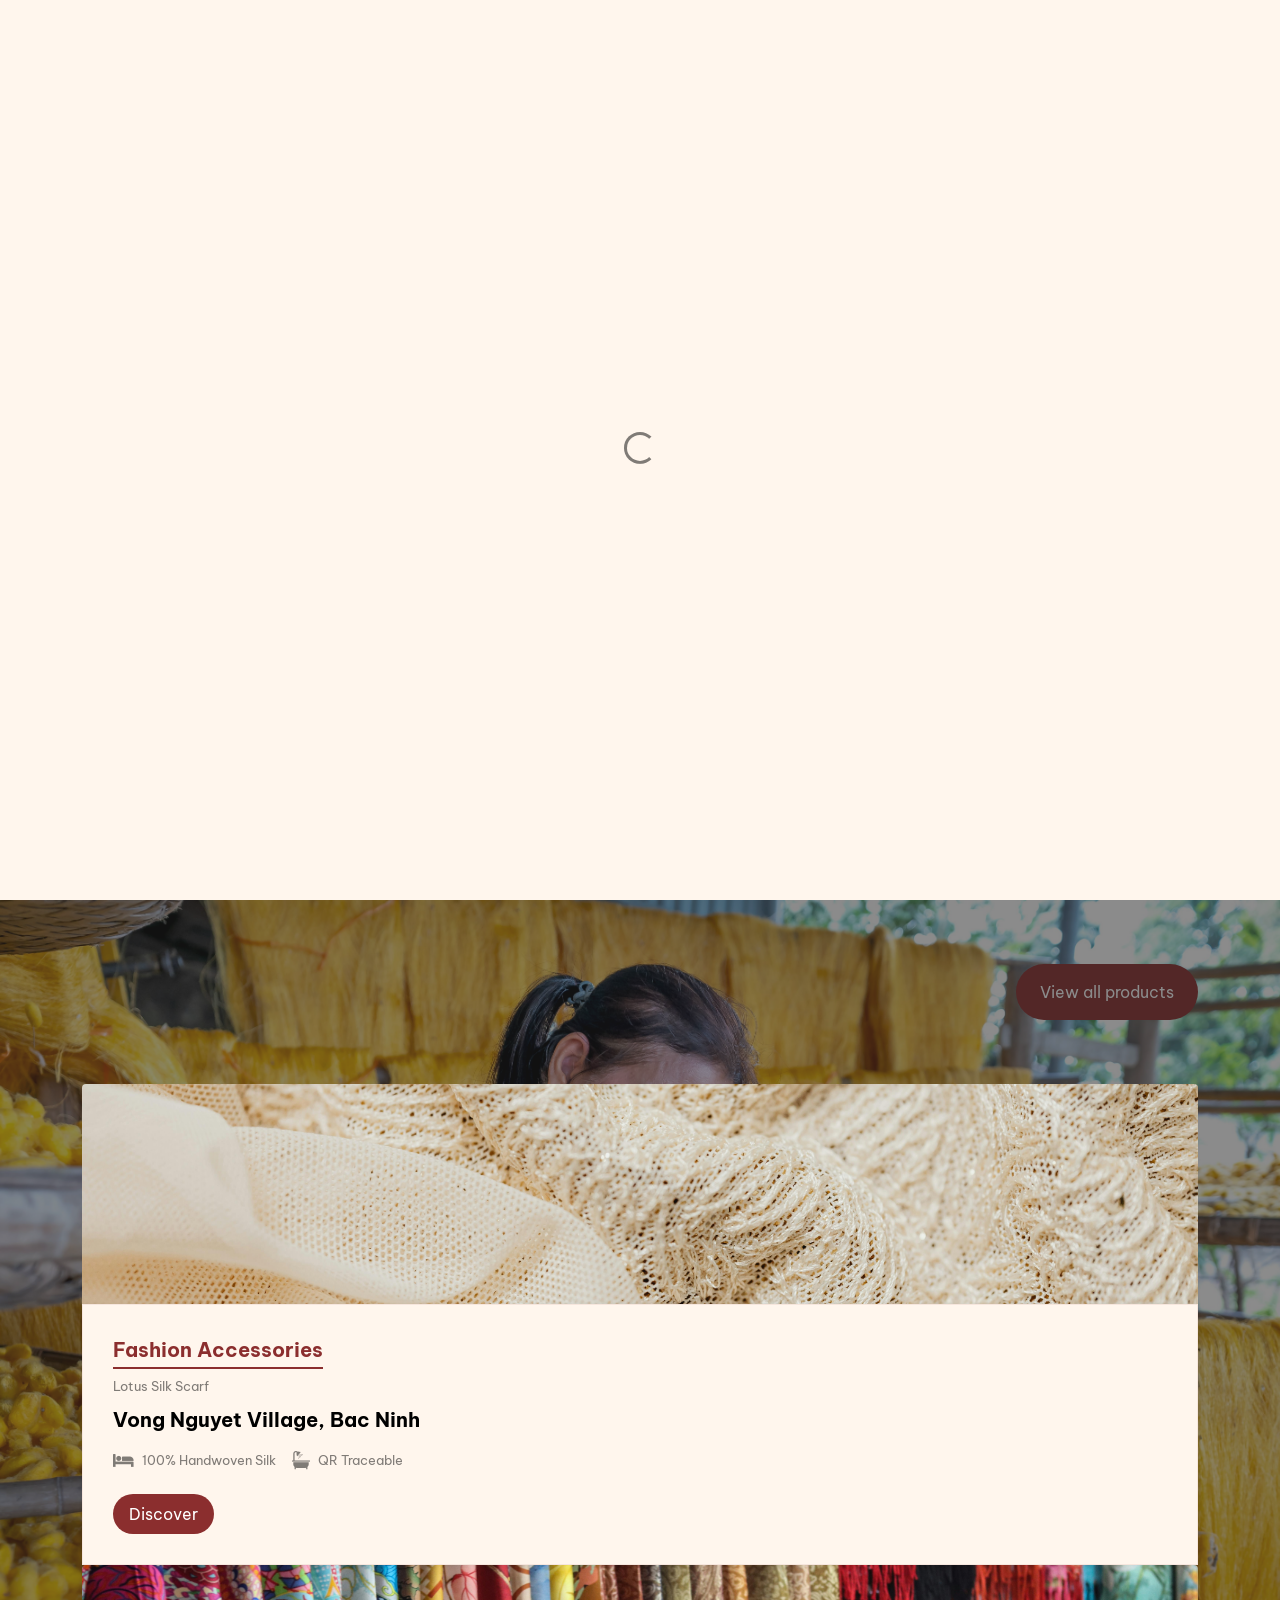
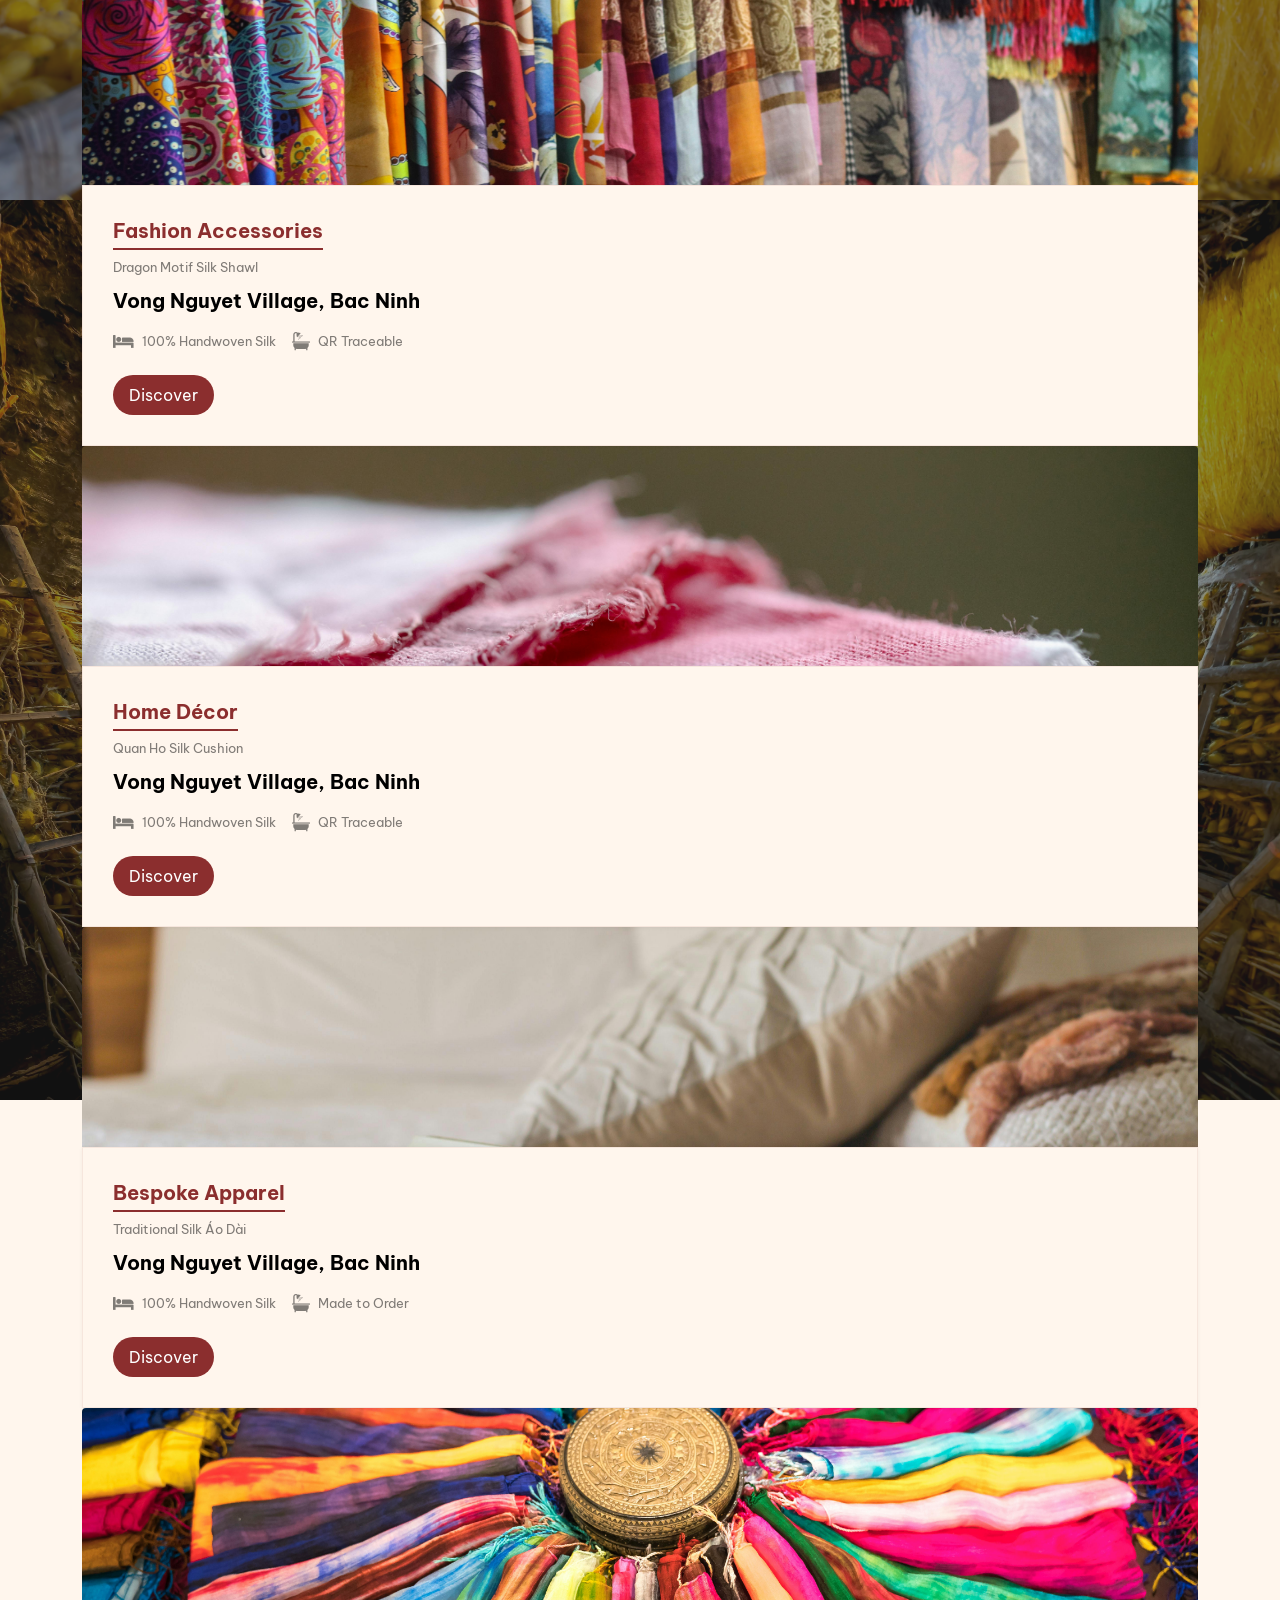
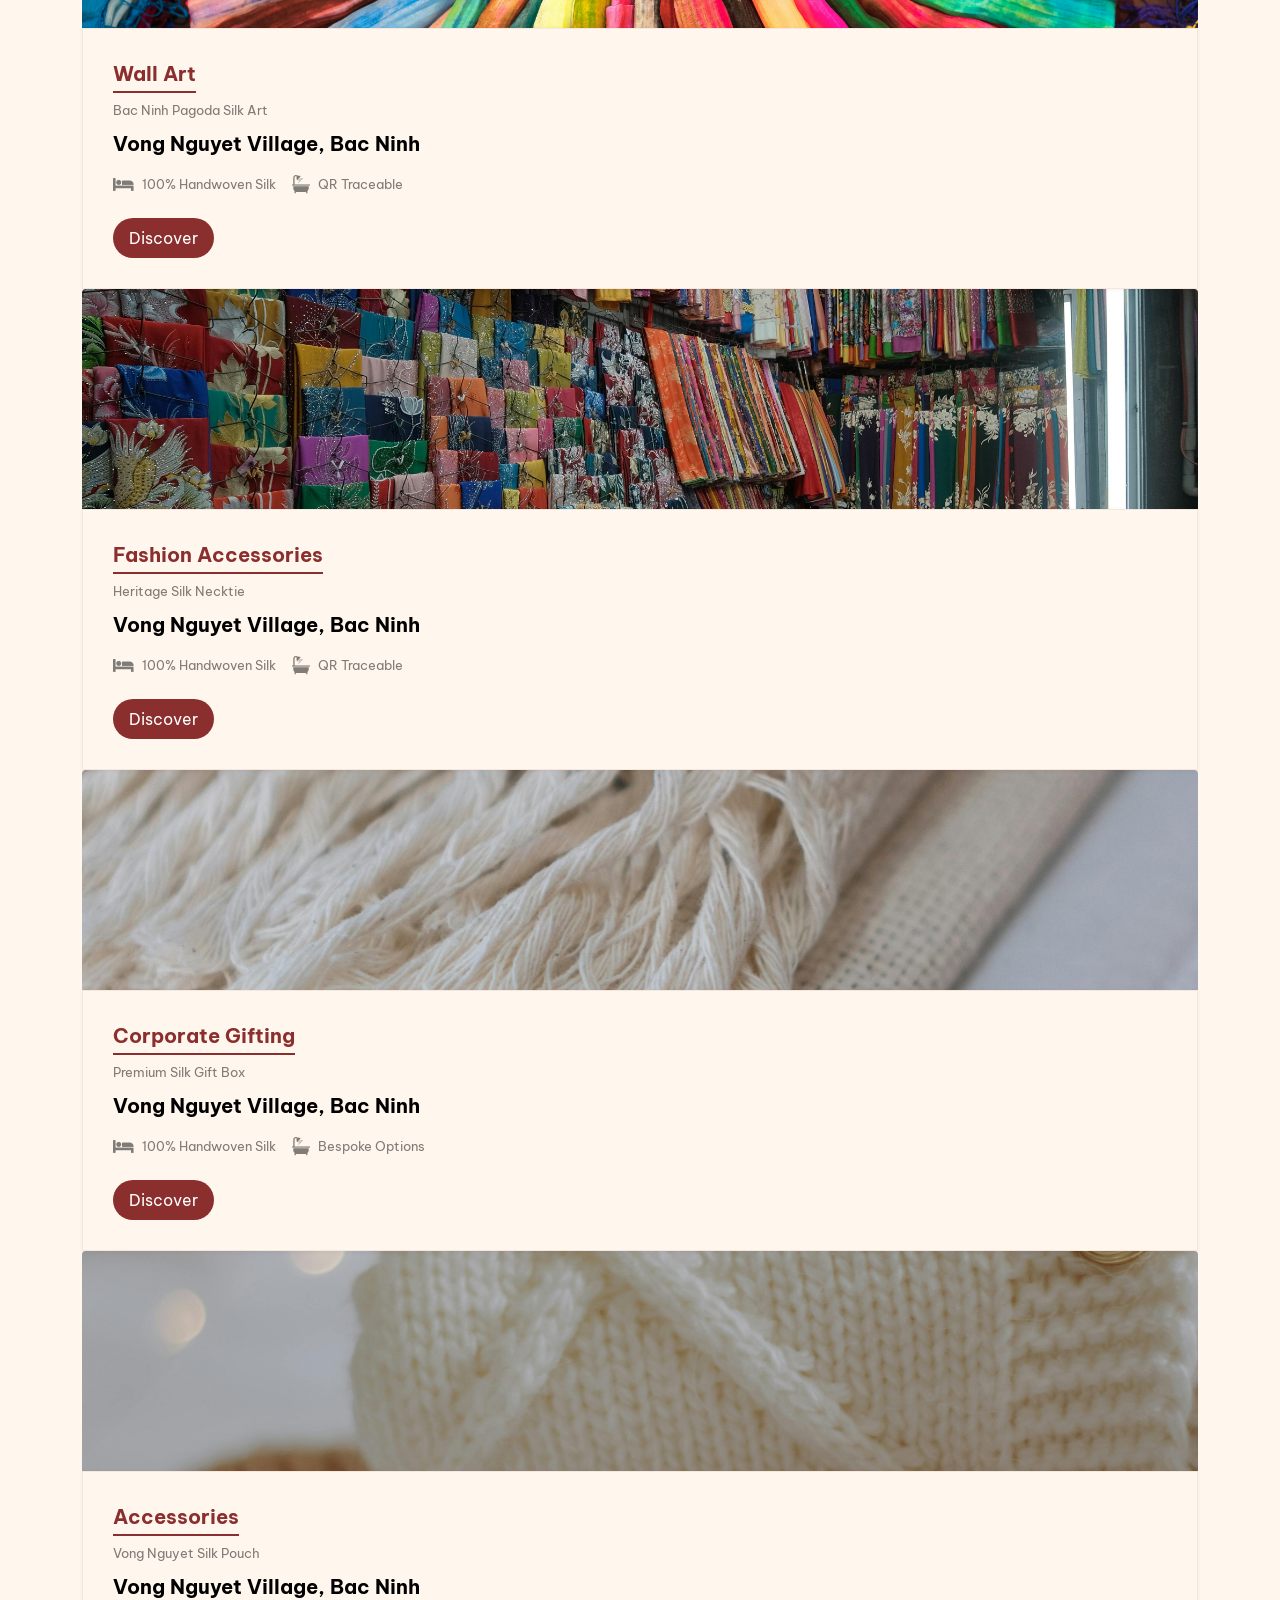
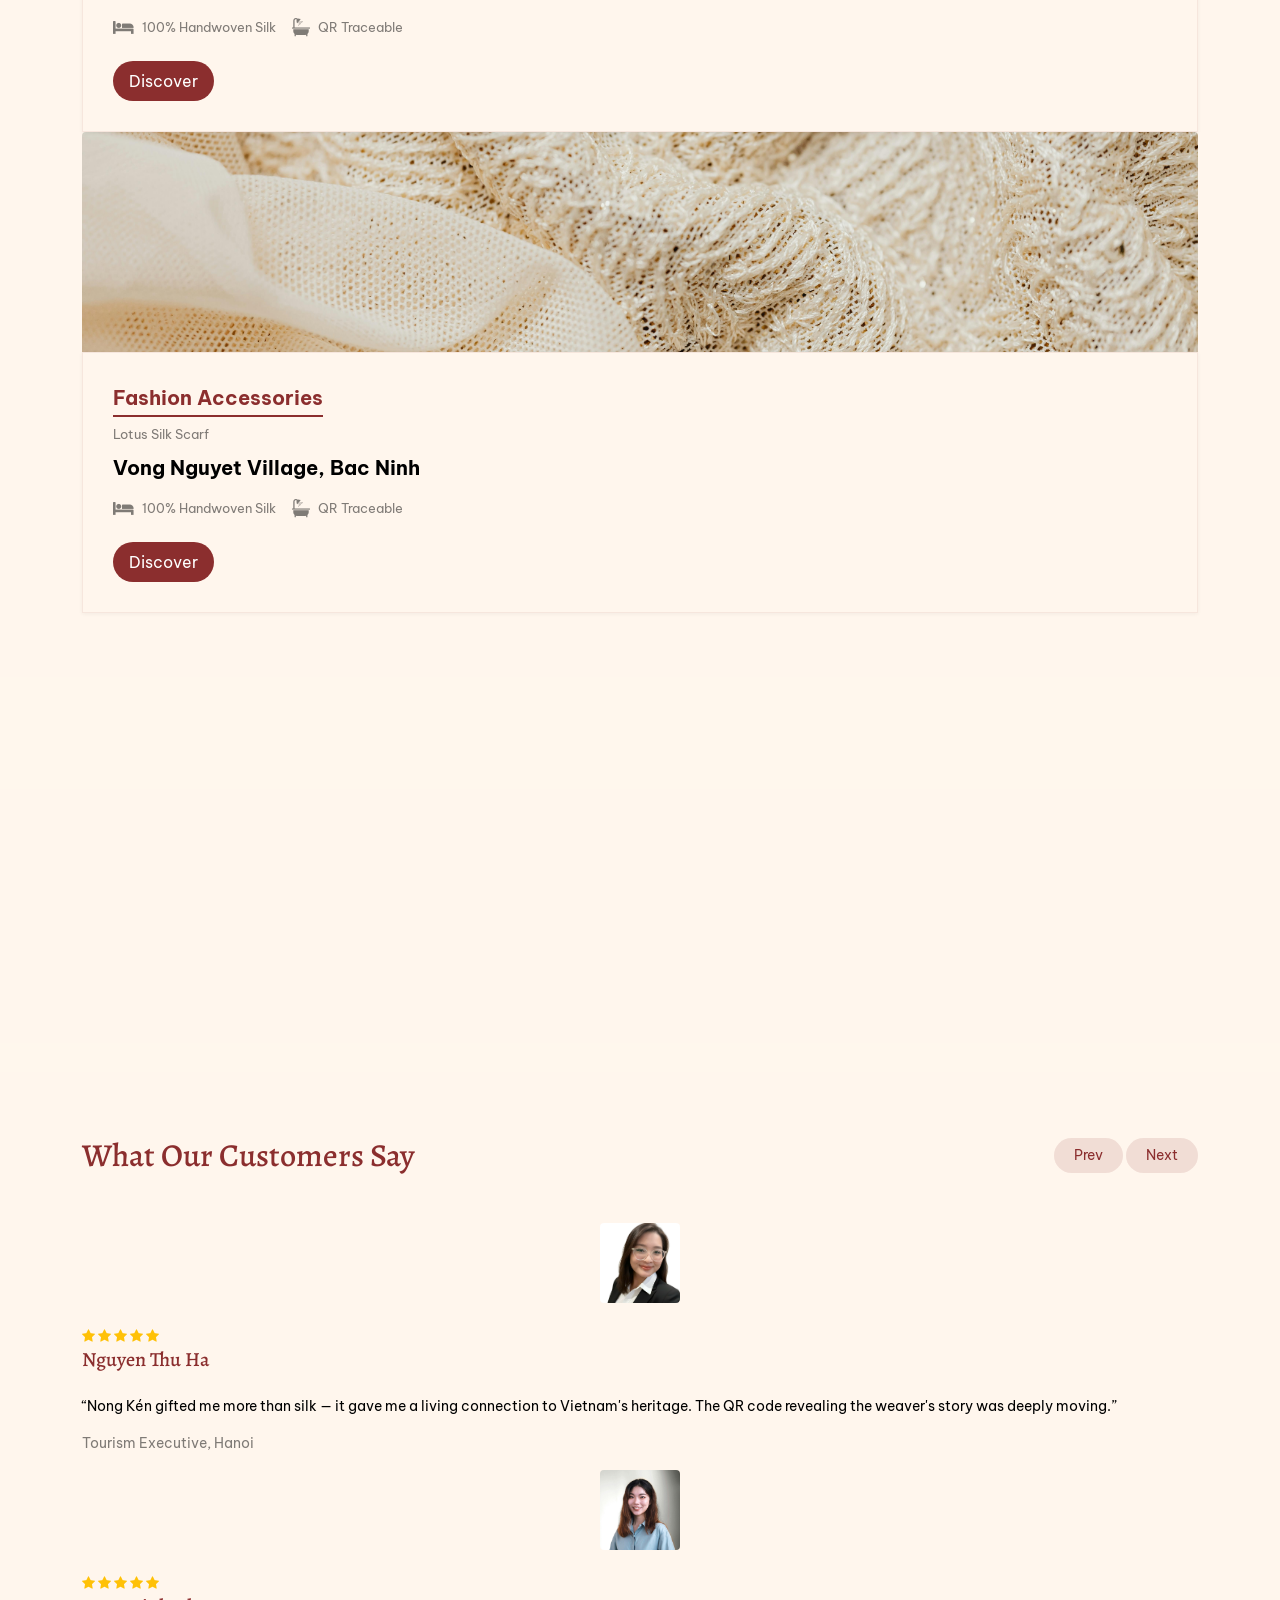
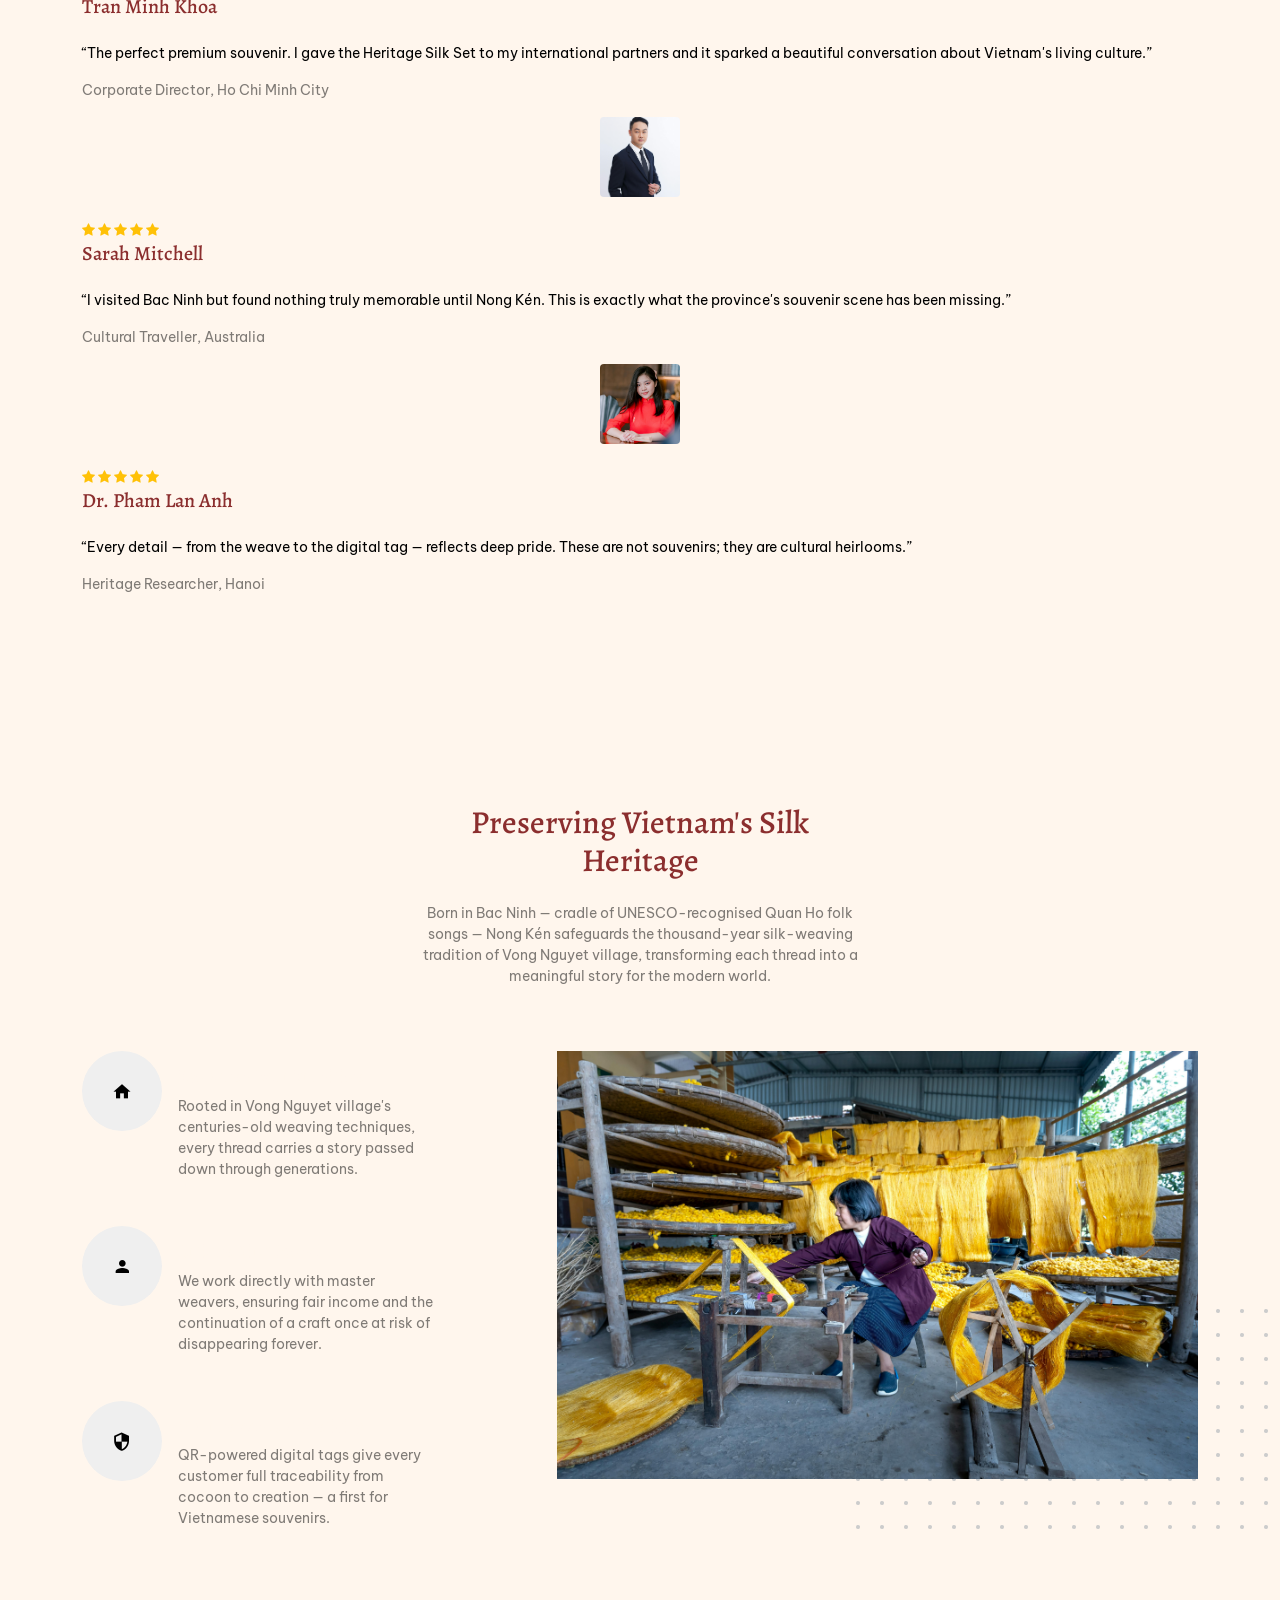
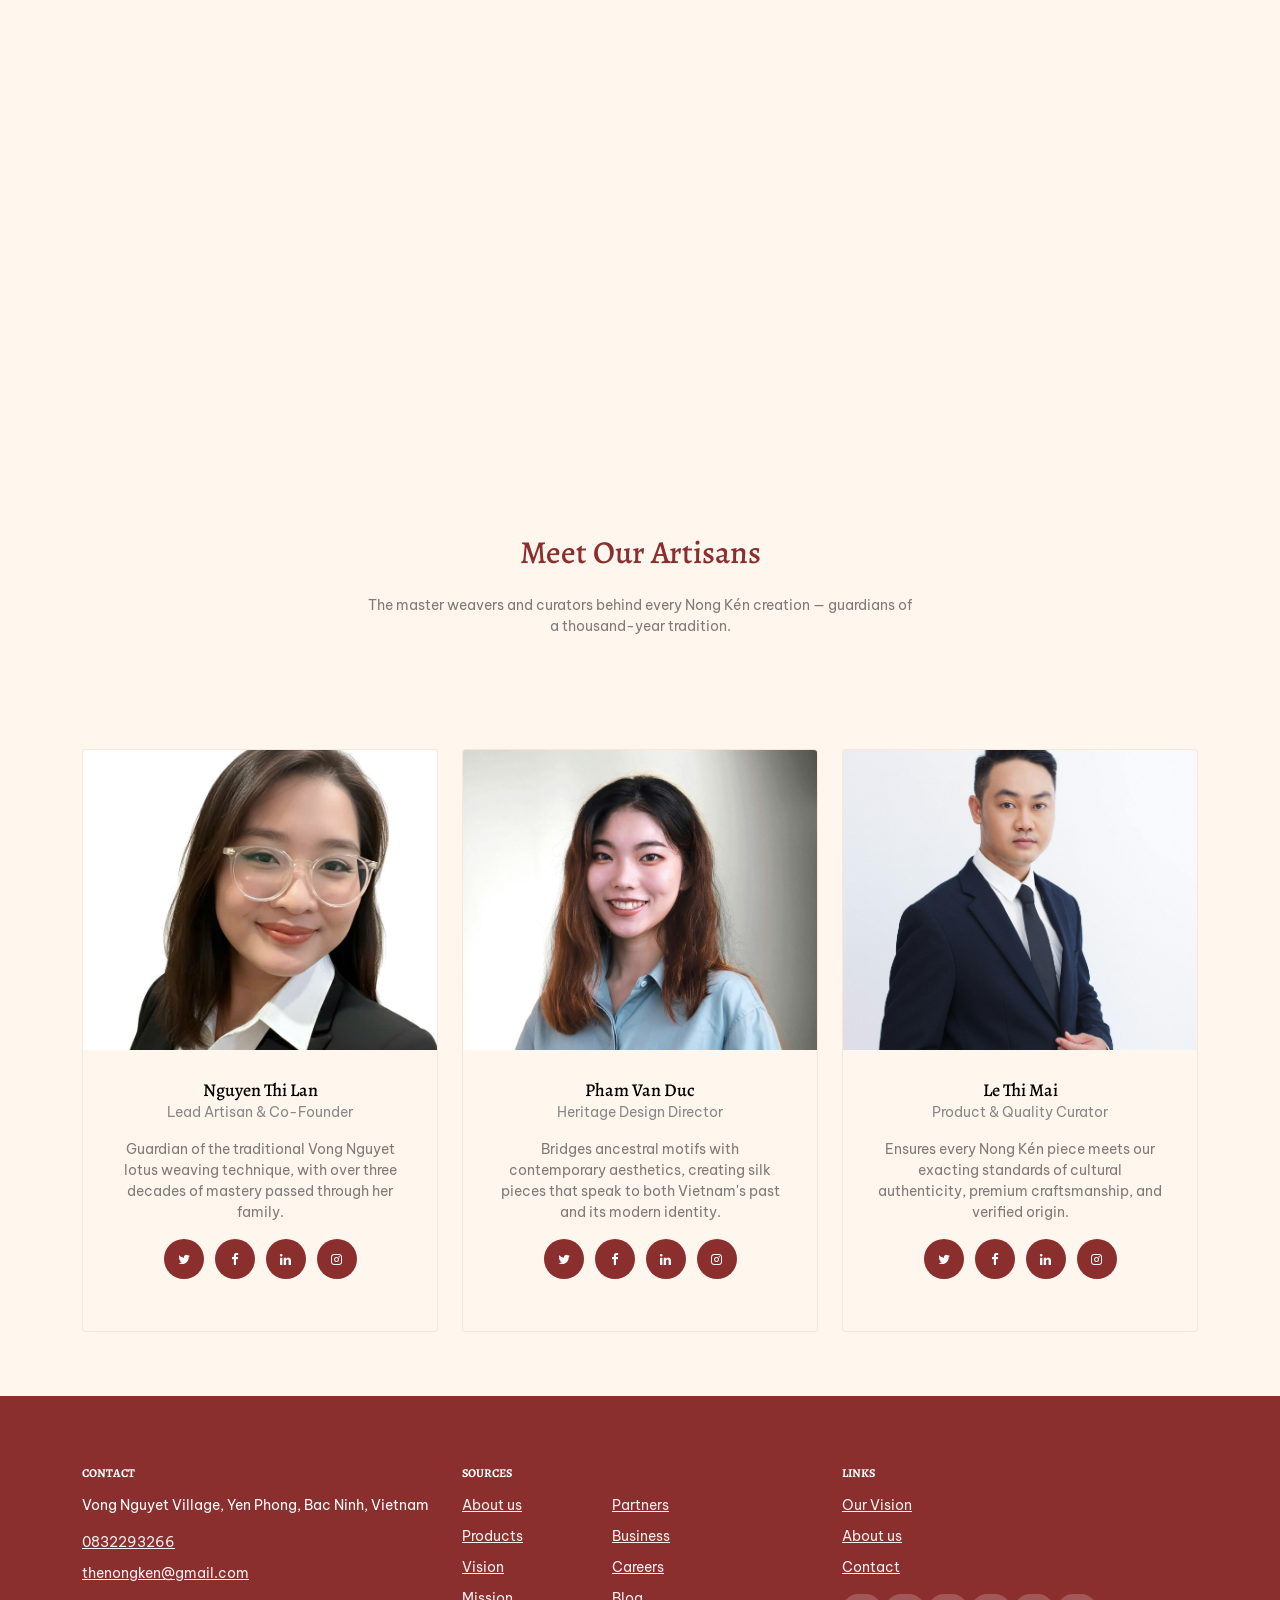
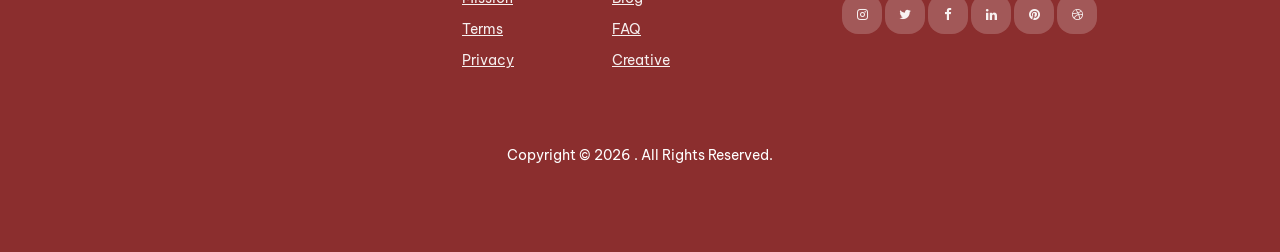
==== index.html @ 96f58591 "Initial commit: NongKen website" ====
﻿<!-- /*
* Template Name: Property
* Template Author: Untree.co
* Template URI: https://untree.co/
* License: https://creativecommons.org/licenses/by/3.0/
*/ -->
<!DOCTYPE html>
<html lang="en">
  <head>
    <meta charset="utf-8" />
    <meta name="viewport" content="width=device-width, initial-scale=1" />
    <meta name="author" content="Untree.co" />
    <link rel="icon" type="image/png" sizes="32x32" href="favicon-32x32.png?v=3" />
    <link rel="icon" type="image/png" sizes="16x16" href="favicon-16x16.png?v=3" />
    <link rel="apple-touch-icon" sizes="180x180" href="apple-touch-icon.png?v=3" />
    <link rel="icon" type="image/png" href="favicon.png?v=3" />

    <meta name="description" content="" />
    <meta name="keywords" content="bootstrap, bootstrap5" />

    <link rel="preconnect" href="https://fonts.googleapis.com" />
    <link rel="preconnect" href="https://fonts.gstatic.com" crossorigin />
    <link
      href="https://fonts.googleapis.com/css2?family=Alegreya:ital,wght@0,400;0,700;1,400&family=Be+Vietnam+Pro:wght@400;500;600;700&display=swap"
      rel="stylesheet"
    />

    <link rel="stylesheet" href="fonts/icomoon/style.css" />
    <link rel="stylesheet" href="fonts/flaticon/font/flaticon.css" />

    <link rel="stylesheet" href="css/tiny-slider.css" />
    <link rel="stylesheet" href="css/aos.css" />
    <link rel="stylesheet" href="css/style.css?v=20260322-2" />

    <title>Nong K&eacute;n &mdash; Premium Silk Souvenirs from Bac Ninh</title>
  </head>
  <body>
    <div class="site-mobile-menu site-navbar-target">
      <div class="site-mobile-menu-header">
        <div class="site-mobile-menu-close">
          <span class="icofont-close js-menu-toggle"></span>
        </div>
      </div>
      <div class="site-mobile-menu-body"></div>
    </div>

    <nav class="site-nav">
      <div class="container">
        <div class="menu-bg-wrap">
          <div class="site-navigation">
            <a href="index.html" class="logo m-0 float-start"><img src="images/Logo.png" alt="Nong K&eacute;n logo" class="logo-img"> Nong K&eacute;n</a>

            <ul
              class="js-clone-nav d-none d-lg-inline-block text-start site-menu float-end"
            >
              <li class="active"><a href="index.html">Home</a></li>
              <li class="has-children">
                <a href="properties.html">Collections</a>
                <ul class="dropdown">
                  <li><a href="properties.html">Shop Collection</a></li>
                  <li><a href="contact.html">Corporate Orders</a></li>
                  <li class="has-children">
                    <a href="#">Explore</a>
                    <ul class="dropdown">
                      <li><a href="about.html">About Nong K&eacute;n</a></li>
                      <li><a href="services.html">Our Products</a></li>
                      <li><a href="contact.html">Visit &amp; Contact</a></li>
                    </ul>
                  </li>
                </ul>
              </li>
              <li><a href="services.html">Products</a></li>
              <li><a href="about.html">About</a></li>
              <li><a href="contact.html">Contact</a></li>
            </ul>

            <a
              href="#"
              class="burger light me-auto float-end mt-1 site-menu-toggle js-menu-toggle d-inline-block d-lg-none"
              data-toggle="collapse"
              data-target="#main-navbar"
            >
              <span></span>
            </a>
          </div>
        </div>
      </div>
    </nav>

    <div class="hero">
      <div class="hero-slide">
        <div
          class="img overlay"
          style="background-image: url('images/hero_bg_3.jpg')"
        ></div>
        <div
          class="img overlay"
          style="background-image: url('images/hero_bg_2.jpg')"
        ></div>
        <div
          class="img overlay"
          style="background-image: url('images/hero_bg_1.jpg')"
        ></div>
      </div>

      <div class="container">
        <div class="row justify-content-center align-items-center">
          <div class="col-lg-9 text-center">
            <h1 class="heading" data-aos="fade-up">
              Where Vong Nguyet Silk Meets Modern Vietnam
            </h1>
            <p class="text-white-50 mb-5" data-aos="fade-up" data-aos-delay="200">
              Handwoven premium silk goods from Bac Ninh's thousand-year-old craft village &mdash; each piece a verified cultural story.
            </p>
            <p data-aos="fade-up" data-aos-delay="300">
              <a href="properties.html" class="btn btn-primary text-white py-3 px-4">Explore the Collection</a>
            </p>
          </div>
        </div>
      </div>
    </div>

    <div class="section">
      <div class="container">
        <div class="row mb-5 align-items-center">
          <div class="col-lg-6">
            <h2 class="font-weight-bold text-primary heading">
              Our Silk Collections
            </h2>
          </div>
          <div class="col-lg-6 text-lg-end">
            <p>
              <a
                href="properties.html"
                class="btn btn-primary text-white py-3 px-4"
                >View all products</a
              >
            </p>
          </div>
        </div>
        <div class="row">
          <div class="col-12">
            <div class="property-slider-wrap">
              <div class="property-slider">
                <div class="property-item">
                  <a href="property-single.html" class="img">
                    <img src="images/img_1.jpg" alt="Lotus Silk Scarf" class="img-fluid" />
                  </a>

                  <div class="property-content">
                    <div class="price mb-2"><span>Fashion Accessories</span></div>
                    <div>
                      <span class="d-block mb-2 text-black-50">Lotus Silk Scarf</span>
                      <span class="city d-block mb-3">Vong Nguyet Village, Bac Ninh</span>

                      <div class="specs d-flex mb-4">
                        <span class="d-block d-flex align-items-center me-3">
                          <span class="icon-bed me-2"></span>
                          <span class="caption">100% Handwoven Silk</span>
                        </span>
                        <span class="d-block d-flex align-items-center">
                          <span class="icon-bath me-2"></span>
                          <span class="caption">QR Traceable</span>
                        </span>
                      </div>

                      <a
                        href="property-single.html"
                        class="btn btn-primary py-2 px-3"
                        >Discover</a
                      >
                    </div>
                  </div>
                </div>
                <!-- .item -->

                <div class="property-item">
                  <a href="property-single.html" class="img">
                    <img src="images/img_2.jpg" alt="Dragon Motif Silk Shawl" class="img-fluid" />
                  </a>

                  <div class="property-content">
                    <div class="price mb-2"><span>Fashion Accessories</span></div>
                    <div>
                      <span class="d-block mb-2 text-black-50">Dragon Motif Silk Shawl</span>
                      <span class="city d-block mb-3">Vong Nguyet Village, Bac Ninh</span>

                      <div class="specs d-flex mb-4">
                        <span class="d-block d-flex align-items-center me-3">
                          <span class="icon-bed me-2"></span>
                          <span class="caption">100% Handwoven Silk</span>
                        </span>
                        <span class="d-block d-flex align-items-center">
                          <span class="icon-bath me-2"></span>
                          <span class="caption">QR Traceable</span>
                        </span>
                      </div>

                      <a
                        href="property-single.html"
                        class="btn btn-primary py-2 px-3"
                        >Discover</a
                      >
                    </div>
                  </div>
                </div>
                <!-- .item -->

                <div class="property-item">
                  <a href="property-single.html" class="img">
                    <img src="images/img_3.jpg" alt="Quan Ho Silk Cushion" class="img-fluid" />
                  </a>

                  <div class="property-content">
                    <div class="price mb-2"><span>Home D&eacute;cor</span></div>
                    <div>
                      <span class="d-block mb-2 text-black-50">Quan Ho Silk Cushion</span>
                      <span class="city d-block mb-3">Vong Nguyet Village, Bac Ninh</span>

                      <div class="specs d-flex mb-4">
                        <span class="d-block d-flex align-items-center me-3">
                          <span class="icon-bed me-2"></span>
                          <span class="caption">100% Handwoven Silk</span>
                        </span>
                        <span class="d-block d-flex align-items-center">
                          <span class="icon-bath me-2"></span>
                          <span class="caption">QR Traceable</span>
                        </span>
                      </div>

                      <a
                        href="property-single.html"
                        class="btn btn-primary py-2 px-3"
                        >Discover</a
                      >
                    </div>
                  </div>
                </div>
                <!-- .item -->

                <div class="property-item">
                  <a href="property-single.html" class="img">
                    <img src="images/img_4.jpg" alt="Traditional Silk &Aacute;o D&agrave;i" class="img-fluid" />
                  </a>

                  <div class="property-content">
                    <div class="price mb-2"><span>Bespoke Apparel</span></div>
                    <div>
                      <span class="d-block mb-2 text-black-50">Traditional Silk &Aacute;o D&agrave;i</span>
                      <span class="city d-block mb-3">Vong Nguyet Village, Bac Ninh</span>

                      <div class="specs d-flex mb-4">
                        <span class="d-block d-flex align-items-center me-3">
                          <span class="icon-bed me-2"></span>
                          <span class="caption">100% Handwoven Silk</span>
                        </span>
                        <span class="d-block d-flex align-items-center">
                          <span class="icon-bath me-2"></span>
                          <span class="caption">Made to Order</span>
                        </span>
                      </div>

                      <a
                        href="property-single.html"
                        class="btn btn-primary py-2 px-3"
                        >Discover</a
                      >
                    </div>
                  </div>
                </div>
                <!-- .item -->

                <div class="property-item">
                  <a href="property-single.html" class="img">
                    <img src="images/img_5.jpg" alt="Bac Ninh Pagoda Silk Art" class="img-fluid" />
                  </a>

                  <div class="property-content">
                    <div class="price mb-2"><span>Wall Art</span></div>
                    <div>
                      <span class="d-block mb-2 text-black-50">Bac Ninh Pagoda Silk Art</span>
                      <span class="city d-block mb-3">Vong Nguyet Village, Bac Ninh</span>

                      <div class="specs d-flex mb-4">
                        <span class="d-block d-flex align-items-center me-3">
                          <span class="icon-bed me-2"></span>
                          <span class="caption">100% Handwoven Silk</span>
                        </span>
                        <span class="d-block d-flex align-items-center">
                          <span class="icon-bath me-2"></span>
                          <span class="caption">QR Traceable</span>
                        </span>
                      </div>

                      <a
                        href="property-single.html"
                        class="btn btn-primary py-2 px-3"
                        >Discover</a
                      >
                    </div>
                  </div>
                </div>
                <!-- .item -->

                <div class="property-item">
                  <a href="property-single.html" class="img">
                    <img src="images/img_6.jpg" alt="Heritage Silk Necktie" class="img-fluid" />
                  </a>

                  <div class="property-content">
                    <div class="price mb-2"><span>Fashion Accessories</span></div>
                    <div>
                      <span class="d-block mb-2 text-black-50">Heritage Silk Necktie</span>
                      <span class="city d-block mb-3">Vong Nguyet Village, Bac Ninh</span>

                      <div class="specs d-flex mb-4">
                        <span class="d-block d-flex align-items-center me-3">
                          <span class="icon-bed me-2"></span>
                          <span class="caption">100% Handwoven Silk</span>
                        </span>
                        <span class="d-block d-flex align-items-center">
                          <span class="icon-bath me-2"></span>
                          <span class="caption">QR Traceable</span>
                        </span>
                      </div>

                      <a
                        href="property-single.html"
                        class="btn btn-primary py-2 px-3"
                        >Discover</a
                      >
                    </div>
                  </div>
                </div>
                <!-- .item -->

                <div class="property-item">
                  <a href="property-single.html" class="img">
                    <img src="images/img_7.jpg" alt="Premium Silk Gift Box" class="img-fluid" />
                  </a>

                  <div class="property-content">
                    <div class="price mb-2"><span>Corporate Gifting</span></div>
                    <div>
                      <span class="d-block mb-2 text-black-50">Premium Silk Gift Box</span>
                      <span class="city d-block mb-3">Vong Nguyet Village, Bac Ninh</span>

                      <div class="specs d-flex mb-4">
                        <span class="d-block d-flex align-items-center me-3">
                          <span class="icon-bed me-2"></span>
                          <span class="caption">100% Handwoven Silk</span>
                        </span>
                        <span class="d-block d-flex align-items-center">
                          <span class="icon-bath me-2"></span>
                          <span class="caption">Bespoke Options</span>
                        </span>
                      </div>

                      <a
                        href="property-single.html"
                        class="btn btn-primary py-2 px-3"
                        >Discover</a
                      >
                    </div>
                  </div>
                </div>
                <!-- .item -->

                <div class="property-item">
                  <a href="property-single.html" class="img">
                    <img src="images/img_8.jpg" alt="Vong Nguyet Silk Pouch" class="img-fluid" />
                  </a>

                  <div class="property-content">
                    <div class="price mb-2"><span>Accessories</span></div>
                    <div>
                      <span class="d-block mb-2 text-black-50">Vong Nguyet Silk Pouch</span>
                      <span class="city d-block mb-3">Vong Nguyet Village, Bac Ninh</span>

                      <div class="specs d-flex mb-4">
                        <span class="d-block d-flex align-items-center me-3">
                          <span class="icon-bed me-2"></span>
                          <span class="caption">100% Handwoven Silk</span>
                        </span>
                        <span class="d-block d-flex align-items-center">
                          <span class="icon-bath me-2"></span>
                          <span class="caption">QR Traceable</span>
                        </span>
                      </div>

                      <a
                        href="property-single.html"
                        class="btn btn-primary py-2 px-3"
                        >Discover</a
                      >
                    </div>
                  </div>
                </div>
                <!-- .item -->

                <div class="property-item">
                  <a href="property-single.html" class="img">
                    <img src="images/img_1.jpg" alt="Lotus Silk Scarf" class="img-fluid" />
                  </a>

                  <div class="property-content">
                    <div class="price mb-2"><span>Fashion Accessories</span></div>
                    <div>
                      <span class="d-block mb-2 text-black-50">Lotus Silk Scarf</span>
                      <span class="city d-block mb-3">Vong Nguyet Village, Bac Ninh</span>

                      <div class="specs d-flex mb-4">
                        <span class="d-block d-flex align-items-center me-3">
                          <span class="icon-bed me-2"></span>
                          <span class="caption">100% Handwoven Silk</span>
                        </span>
                        <span class="d-block d-flex align-items-center">
                          <span class="icon-bath me-2"></span>
                          <span class="caption">QR Traceable</span>
                        </span>
                      </div>

                      <a
                        href="property-single.html"
                        class="btn btn-primary py-2 px-3"
                        >Discover</a
                      >
                    </div>
                  </div>
                </div>
                <!-- .item -->
              </div>

              <div
                id="property-nav"
                class="controls"
                tabindex="0"
                aria-label="Carousel Navigation"
              >
                <span
                  class="prev"
                  data-controls="prev"
                  aria-controls="property"
                  tabindex="-1"
                  >Prev</span
                >
                <span
                  class="next"
                  data-controls="next"
                  aria-controls="property"
                  tabindex="-1"
                  >Next</span
                >
              </div>
            </div>
          </div>
        </div>
      </div>
    </div>

    <section class="features-1">
      <div class="container">
        <div class="row">
          <div class="col-6 col-lg-3" data-aos="fade-up" data-aos-delay="300">
            <div class="box-feature">
              <span class="flaticon-house"></span>
              <h3 class="mb-3">Heritage Craftsmanship</h3>
              <p>
                Each piece is handwoven by artisans in Vong Nguyet &mdash; a craft village with over 1,000 years of silk-weaving history.
              </p>
              <p><a href="about.html" class="learn-more">Learn More</a></p>
            </div>
          </div>
          <div class="col-6 col-lg-3" data-aos="fade-up" data-aos-delay="500">
            <div class="box-feature">
              <span class="flaticon-building"></span>
              <h3 class="mb-3">Digital Traceability</h3>
              <p>
                Every product carries a QR code linking to the weaver's story, silk origin, and the cultural meaning of its pattern.
              </p>
              <p><a href="services.html" class="learn-more">Learn More</a></p>
            </div>
          </div>
          <div class="col-6 col-lg-3" data-aos="fade-up" data-aos-delay="400">
            <div class="box-feature">
              <span class="flaticon-house-3"></span>
              <h3 class="mb-3">Cultural Symbolism</h3>
              <p>
                Designs draw from Quan Ho folk heritage and the architectural beauty of Bac Ninh's historic temples and pagodas.
              </p>
              <p><a href="about.html" class="learn-more">Learn More</a></p>
            </div>
          </div>
          <div class="col-6 col-lg-3" data-aos="fade-up" data-aos-delay="600">
            <div class="box-feature">
              <span class="flaticon-house-1"></span>
              <h3 class="mb-3">Bespoke Gifting</h3>
              <p>
                From corporate hampers to personal mementos, we craft meaningful gifts that carry the soul of Vietnamese identity.
              </p>
              <p><a href="contact.html" class="learn-more">Learn More</a></p>
            </div>
          </div>
        </div>
      </div>
    </section>

    <div class="section sec-testimonials">
      <div class="container">
        <div class="row mb-5 align-items-center">
          <div class="col-md-6">
            <h2 class="font-weight-bold heading text-primary mb-4 mb-md-0">
              What Our Customers Say
            </h2>
          </div>
          <div class="col-md-6 text-md-end">
            <div id="testimonial-nav">
              <span class="prev" data-controls="prev">Prev</span>

              <span class="next" data-controls="next">Next</span>
            </div>
          </div>
        </div>

        <div class="row">
          <div class="col-lg-4"></div>
        </div>
        <div class="testimonial-slider-wrap">
          <div class="testimonial-slider">
            <div class="item">
              <div class="testimonial">
                <img
                  src="images/person_1-min.jpg"
                  alt="Image"
                  class="person-thumb mb-4"
                />
                <div class="rate">
                  <span class="icon-star text-warning"></span>
                  <span class="icon-star text-warning"></span>
                  <span class="icon-star text-warning"></span>
                  <span class="icon-star text-warning"></span>
                  <span class="icon-star text-warning"></span>
                </div>
                <h3 class="h5 text-primary mb-4">Nguyen Thu Ha</h3>
                <blockquote>
                  <p>
                    &ldquo;Nong K&eacute;n gifted me more than silk &mdash; it gave me a living connection to Vietnam's heritage. The QR code revealing the weaver's story was deeply moving.&rdquo;
                  </p>
                </blockquote>
                <p class="text-black-50">Tourism Executive, Hanoi</p>
              </div>
            </div>

            <div class="item">
              <div class="testimonial">
                <img
                  src="images/person_2-min.jpg"
                  alt="Image"
                  class="person-thumb mb-4"
                />
                <div class="rate">
                  <span class="icon-star text-warning"></span>
                  <span class="icon-star text-warning"></span>
                  <span class="icon-star text-warning"></span>
                  <span class="icon-star text-warning"></span>
                  <span class="icon-star text-warning"></span>
                </div>
                <h3 class="h5 text-primary mb-4">Tran Minh Khoa</h3>
                <blockquote>
                  <p>
                    &ldquo;The perfect premium souvenir. I gave the Heritage Silk Set to my international partners and it sparked a beautiful conversation about Vietnam's living culture.&rdquo;
                  </p>
                </blockquote>
                <p class="text-black-50">Corporate Director, Ho Chi Minh City</p>
              </div>
            </div>

            <div class="item">
              <div class="testimonial">
                <img
                  src="images/person_3-min.jpg"
                  alt="Image"
                  class="person-thumb mb-4"
                />
                <div class="rate">
                  <span class="icon-star text-warning"></span>
                  <span class="icon-star text-warning"></span>
                  <span class="icon-star text-warning"></span>
                  <span class="icon-star text-warning"></span>
                  <span class="icon-star text-warning"></span>
                </div>
                <h3 class="h5 text-primary mb-4">Sarah Mitchell</h3>
                <blockquote>
                  <p>
                    &ldquo;I visited Bac Ninh but found nothing truly memorable until Nong K&eacute;n. This is exactly what the province's souvenir scene has been missing.&rdquo;
                  </p>
                </blockquote>
                <p class="text-black-50">Cultural Traveller, Australia</p>
              </div>
            </div>

            <div class="item">
              <div class="testimonial">
                <img
                  src="images/person_4-min.jpg"
                  alt="Image"
                  class="person-thumb mb-4"
                />
                <div class="rate">
                  <span class="icon-star text-warning"></span>
                  <span class="icon-star text-warning"></span>
                  <span class="icon-star text-warning"></span>
                  <span class="icon-star text-warning"></span>
                  <span class="icon-star text-warning"></span>
                </div>
                <h3 class="h5 text-primary mb-4">Dr. Pham Lan Anh</h3>
                <blockquote>
                  <p>
                    &ldquo;Every detail &mdash; from the weave to the digital tag &mdash; reflects deep pride. These are not souvenirs; they are cultural heirlooms.&rdquo;
                  </p>
                </blockquote>
                <p class="text-black-50">Heritage Researcher, Hanoi</p>
              </div>
            </div>
          </div>
        </div>
      </div>
    </div>

    <div class="section section-4 bg-primary">
      <div class="container">
        <div class="row justify-content-center text-center mb-5">
          <div class="col-lg-5">
            <h2 class="font-weight-bold heading text-primary mb-4">
              Preserving Vietnam's Silk Heritage
            </h2>
            <p class="text-black-50">
              Born in Bac Ninh &mdash; cradle of UNESCO-recognised Quan Ho folk songs &mdash; Nong K&eacute;n safeguards the thousand-year silk-weaving tradition of Vong Nguyet village, transforming each thread into a meaningful story for the modern world.
            </p>
          </div>
        </div>
        <div class="row justify-content-between mb-5">
          <div class="col-lg-7 mb-5 mb-lg-0 order-lg-2">
            <div class="img-about dots">
              <img src="images/hero_bg_3.jpg" alt="Image" class="img-fluid" />
            </div>
          </div>
          <div class="col-lg-4">
            <div class="d-flex feature-h">
              <span class="wrap-icon me-3">
                <span class="icon-home2"></span>
              </span>
              <div class="feature-text">
                <h3 class="heading">Thousand-Year Tradition</h3>
                <p class="text-black-50">
                  Rooted in Vong Nguyet village's centuries-old weaving techniques, every thread carries a story passed down through generations.
                </p>
              </div>
            </div>

            <div class="d-flex feature-h">
              <span class="wrap-icon me-3">
                <span class="icon-person"></span>
              </span>
              <div class="feature-text">
                <h3 class="heading">Artisan-First Model</h3>
                <p class="text-black-50">
                  We work directly with master weavers, ensuring fair income and the continuation of a craft once at risk of disappearing forever.
                </p>
              </div>
            </div>

            <div class="d-flex feature-h">
              <span class="wrap-icon me-3">
                <span class="icon-security"></span>
              </span>
              <div class="feature-text">
                <h3 class="heading">Guaranteed Authenticity</h3>
                <p class="text-black-50">
                  QR-powered digital tags give every customer full traceability from cocoon to creation &mdash; a first for Vietnamese souvenirs.
                </p>
              </div>
            </div>
          </div>
        </div>
        <div class="row section-counter mt-5">
          <div
            class="col-6 col-sm-6 col-md-6 col-lg-3"
            data-aos="fade-up"
            data-aos-delay="300"
          >
            <div class="counter-wrap mb-5 mb-lg-0">
              <span class="number"
                ><span class="countup text-primary">1000</span></span
              >
              <span class="caption text-black-50">Years of Silk Heritage</span>
            </div>
          </div>
          <div
            class="col-6 col-sm-6 col-md-6 col-lg-3"
            data-aos="fade-up"
            data-aos-delay="400"
          >
            <div class="counter-wrap mb-5 mb-lg-0">
              <span class="number"
                ><span class="countup text-primary">120</span></span
              >
              <span class="caption text-black-50">Artisan Families</span>
            </div>
          </div>
          <div
            class="col-6 col-sm-6 col-md-6 col-lg-3"
            data-aos="fade-up"
            data-aos-delay="500"
          >
            <div class="counter-wrap mb-5 mb-lg-0">
              <span class="number"
                ><span class="countup text-primary">500</span></span
              >
              <span class="caption text-black-50">Products Handcrafted</span>
            </div>
          </div>
          <div
            class="col-6 col-sm-6 col-md-6 col-lg-3"
            data-aos="fade-up"
            data-aos-delay="600"
          >
            <div class="counter-wrap mb-5 mb-lg-0">
              <span class="number"
                ><span class="countup text-primary">2400</span></span
              >
              <span class="caption text-black-50">Satisfied Customers</span>
            </div>
          </div>
        </div>
      </div>
    </div>

    <div class="section">
      <div class="row justify-content-center footer-cta" data-aos="fade-up">
        <div class="col-lg-7 mx-auto text-center">
          <h2 class="mb-4">Become a Cultural Ambassador for Vietnam's Silk Heritage</h2>
          <p>
            <a
              href="properties.html"
              class="btn btn-primary text-white py-3 px-4"
              >Explore Our Full Collection</a
            >
          </p>
        </div>
        <!-- /.col-lg-7 -->
      </div>
      <!-- /.row -->
    </div>

    <div class="section section-5 bg-primary">
      <div class="container">
        <div class="row justify-content-center text-center mb-5">
          <div class="col-lg-6 mb-5">
            <h2 class="font-weight-bold heading text-primary mb-4">
              Meet Our Artisans
            </h2>
            <p class="text-black-50">
              The master weavers and curators behind every Nong K&eacute;n creation &mdash; guardians of a thousand-year tradition.
            </p>
          </div>
        </div>
        <div class="row">
          <div class="col-sm-6 col-md-6 col-lg-4 mb-5 mb-lg-0">
            <div class="h-100 person">
              <img
                src="images/person_1-min.jpg"
                alt="Image"
                class="img-fluid"
              />

              <div class="person-contents">
                <h2 class="mb-0"><a href="#">Nguyen Thi Lan</a></h2>
                <span class="meta d-block mb-3">Lead Artisan &amp; Co-Founder</span>
                <p>
                  Guardian of the traditional Vong Nguyet lotus weaving technique, with over three decades of mastery passed through her family.
                </p>

                <ul class="social list-unstyled list-inline dark-hover">
                  <li class="list-inline-item">
                    <a href="#"><span class="icon-twitter"></span></a>
                  </li>
                  <li class="list-inline-item">
                    <a href="#"><span class="icon-facebook"></span></a>
                  </li>
                  <li class="list-inline-item">
                    <a href="https://www.linkedin.com/in/linh-le-lyn-5775612ba/" target="_blank" rel="noopener"><span class="icon-linkedin"></span></a>
                  </li>
                  <li class="list-inline-item">
                    <a href="#"><span class="icon-instagram"></span></a>
                  </li>
                </ul>
              </div>
            </div>
          </div>
          <div class="col-sm-6 col-md-6 col-lg-4 mb-5 mb-lg-0">
            <div class="h-100 person">
              <img
                src="images/person_2-min.jpg"
                alt="Image"
                class="img-fluid"
              />

              <div class="person-contents">
                <h2 class="mb-0"><a href="#">Pham Van Duc</a></h2>
                <span class="meta d-block mb-3">Heritage Design Director</span>
                <p>
                  Bridges ancestral motifs with contemporary aesthetics, creating silk pieces that speak to both Vietnam's past and its modern identity.
                </p>

                <ul class="social list-unstyled list-inline dark-hover">
                  <li class="list-inline-item">
                    <a href="#"><span class="icon-twitter"></span></a>
                  </li>
                  <li class="list-inline-item">
                    <a href="#"><span class="icon-facebook"></span></a>
                  </li>
                  <li class="list-inline-item">
                    <a href="https://www.linkedin.com/in/linh-le-lyn-5775612ba/" target="_blank" rel="noopener"><span class="icon-linkedin"></span></a>
                  </li>
                  <li class="list-inline-item">
                    <a href="#"><span class="icon-instagram"></span></a>
                  </li>
                </ul>
              </div>
            </div>
          </div>
          <div class="col-sm-6 col-md-6 col-lg-4 mb-5 mb-lg-0">
            <div class="h-100 person">
              <img
                src="images/person_3-min.jpg"
                alt="Image"
                class="img-fluid"
              />

              <div class="person-contents">
                <h2 class="mb-0"><a href="#">Le Thi Mai</a></h2>
                <span class="meta d-block mb-3">Product &amp; Quality Curator</span>
                <p>
                  Ensures every Nong K&eacute;n piece meets our exacting standards of cultural authenticity, premium craftsmanship, and verified origin.
                </p>

                <ul class="social list-unstyled list-inline dark-hover">
                  <li class="list-inline-item">
                    <a href="#"><span class="icon-twitter"></span></a>
                  </li>
                  <li class="list-inline-item">
                    <a href="#"><span class="icon-facebook"></span></a>
                  </li>
                  <li class="list-inline-item">
                    <a href="https://www.linkedin.com/in/linh-le-lyn-5775612ba/" target="_blank" rel="noopener"><span class="icon-linkedin"></span></a>
                  </li>
                  <li class="list-inline-item">
                    <a href="#"><span class="icon-instagram"></span></a>
                  </li>
                </ul>
              </div>
            </div>
          </div>
        </div>
      </div>
    </div>

    <div class="site-footer">
      <div class="container">
        <div class="row">
          <div class="col-lg-4">
            <div class="widget">
              <h3>Contact</h3>
              <address>Vong Nguyet Village, Yen Phong, Bac Ninh, Vietnam</address>
              <ul class="list-unstyled links">
                <li><a href="tel:0832293266">0832293266</a></li>
                <li>
                  <a href="mailto:thenongken@gmail.com">thenongken@gmail.com</a>
                </li>
              </ul>
            </div>
            <!-- /.widget -->
          </div>
          <!-- /.col-lg-4 -->
          <div class="col-lg-4">
            <div class="widget">
              <h3>Sources</h3>
              <ul class="list-unstyled float-start links">
                <li><a href="#">About us</a></li>
                <li><a href="services.html">Products</a></li>
                <li><a href="#">Vision</a></li>
                <li><a href="#">Mission</a></li>
                <li><a href="#">Terms</a></li>
                <li><a href="#">Privacy</a></li>
              </ul>
              <ul class="list-unstyled float-start links">
                <li><a href="#">Partners</a></li>
                <li><a href="#">Business</a></li>
                <li><a href="#">Careers</a></li>
                <li><a href="#">Blog</a></li>
                <li><a href="#">FAQ</a></li>
                <li><a href="#">Creative</a></li>
              </ul>
            </div>
            <!-- /.widget -->
          </div>
          <!-- /.col-lg-4 -->
          <div class="col-lg-4">
            <div class="widget">
              <h3>Links</h3>
              <ul class="list-unstyled links">
                <li><a href="#">Our Vision</a></li>
                <li><a href="#">About us</a></li>
                <li><a href="contact.html">Contact</a></li>
              </ul>

              <ul class="list-unstyled social">
                <li>
                  <a href="#"><span class="icon-instagram"></span></a>
                </li>
                <li>
                  <a href="#"><span class="icon-twitter"></span></a>
                </li>
                <li>
                  <a href="#"><span class="icon-facebook"></span></a>
                </li>
                <li>
                  <a href="https://www.linkedin.com/in/linh-le-lyn-5775612ba/" target="_blank" rel="noopener"><span class="icon-linkedin"></span></a>
                </li>
                <li>
                  <a href="#"><span class="icon-pinterest"></span></a>
                </li>
                <li>
                  <a href="#"><span class="icon-dribbble"></span></a>
                </li>
              </ul>
            </div>
            <!-- /.widget -->
          </div>
          <!-- /.col-lg-4 -->
        </div>
        <!-- /.row -->

        <div class="row mt-5">
          <div class="col-12 text-center">
            <!-- 
              **==========
              NOTE: 
              Please don't remove this copyright link unless you buy the license here https://untree.co/license/  
              **==========
            -->

            <p>
              Copyright &copy;
              <script>
                document.write(new Date().getFullYear());
              </script>
              . All Rights Reserved.
            </p>
          </div>
        </div>
      </div>
      <!-- /.container -->
    </div>
    <!-- /.site-footer -->

    <!-- Preloader -->
    <div id="overlayer"></div>
    <div class="loader">
      <div class="spinner-border" role="status">
        <span class="visually-hidden">Loading...</span>
      </div>
    </div>

    <script src="js/bootstrap.bundle.min.js"></script>
    <script src="js/tiny-slider.js"></script>
    <script src="js/aos.js"></script>
    <script src="js/navbar.js"></script>
    <script src="js/counter.js"></script>
    <script src="js/custom.js"></script>
  </body>
</html>
---- fonts/icomoon/style.css ----
@font-face {
  font-family: 'icomoon';
  src:  url('fonts/icomoon.eot?10si43');
  src:  url('fonts/icomoon.eot?10si43#iefix') format('embedded-opentype'),
    url('fonts/icomoon.ttf?10si43') format('truetype'),
    url('fonts/icomoon.woff?10si43') format('woff'),
    url('fonts/icomoon.svg?10si43#icomoon') format('svg');
  font-weight: normal;
  font-style: normal;
}

[class^="icon-"], [class*=" icon-"] {
  /* use !important to prevent issues with browser extensions that change fonts */
  font-family: 'icomoon' !important;
  speak: none;
  font-style: normal;
  font-weight: normal;
  font-variant: normal;
  text-transform: none;
  line-height: 1;

  /* Better Font Rendering =========== */
  -webkit-font-smoothing: antialiased;
  -moz-osx-font-smoothing: grayscale;
}

.icon-asterisk:before {
  content: "\f069";
}
.icon-plus:before {
  content: "\f067";
}
.icon-question:before {
  content: "\f128";
}
.icon-minus:before {
  content: "\f068";
}
.icon-glass:before {
  content: "\f000";
}
.icon-music:before {
  content: "\f001";
}
.icon-search:before {
  content: "\f002";
}
.icon-envelope-o:before {
  content: "\f003";
}
.icon-heart:before {
  content: "\f004";
}
.icon-star:before {
  content: "\f005";
}
.icon-star-o:before {
  content: "\f006";
}
.icon-user:before {
  content: "\f007";
}
.icon-film:before {
  content: "\f008";
}
.icon-th-large:before {
  content: "\f009";
}
.icon-th:before {
  content: "\f00a";
}
.icon-th-list:before {
  content: "\f00b";
}
.icon-check:before {
  content: "\f00c";
}
.icon-close:before {
  content: "\f00d";
}
.icon-remove:before {
  content: "\f00d";
}
.icon-times:before {
  content: "\f00d";
}
.icon-search-plus:before {
  content: "\f00e";
}
.icon-search-minus:before {
  content: "\f010";
}
.icon-power-off:before {
  content: "\f011";
}
.icon-signal:before {
  content: "\f012";
}
.icon-cog:before {
  content: "\f013";
}
.icon-gear:before {
  content: "\f013";
}
.icon-trash-o:before {
  content: "\f014";
}
.icon-home:before {
  content: "\f015";
}
.icon-file-o:before {
  content: "\f016";
}
.icon-clock-o:before {
  content: "\f017";
}
.icon-road:before {
  content: "\f018";
}
.icon-download:before {
  content: "\f019";
}
.icon-arrow-circle-o-down:before {
  content: "\f01a";
}
.icon-arrow-circle-o-up:before {
  content: "\f01b";
}
.icon-inbox:before {
  content: "\f01c";
}
.icon-play-circle-o:before {
  content: "\f01d";
}
.icon-repeat:before {
  content: "\f01e";
}
.icon-rotate-right:before {
  content: "\f01e";
}
.icon-refresh:before {
  content: "\f021";
}
.icon-list-alt:before {
  content: "\f022";
}
.icon-lock:before {
  content: "\f023";
}
.icon-flag:before {
  content: "\f024";
}
.icon-headphones:before {
  content: "\f025";
}
.icon-volume-off:before {
  content: "\f026";
}
.icon-volume-down:before {
  content: "\f027";
}
.icon-volume-up:before {
  content: "\f028";
}
.icon-qrcode:before {
  content: "\f029";
}
.icon-barcode:before {
  content: "\f02a";
}
.icon-tag:before {
  content: "\f02b";
}
.icon-tags:before {
  content: "\f02c";
}
.icon-book:before {
  content: "\f02d";
}
.icon-bookmark:before {
  content: "\f02e";
}
.icon-print:before {
  content: "\f02f";
}
.icon-camera:before {
  content: "\f030";
}
.icon-font:before {
  content: "\f031";
}
.icon-bold:before {
  content: "\f032";
}
.icon-italic:before {
  content: "\f033";
}
.icon-text-height:before {
  content: "\f034";
}
.icon-text-width:before {
  content: "\f035";
}
.icon-align-left:before {
  content: "\f036";
}
.icon-align-center:before {
  content: "\f037";
}
.icon-align-right:before {
  content: "\f038";
}
.icon-align-justify:before {
  content: "\f039";
}
.icon-list:before {
  content: "\f03a";
}
.icon-dedent:before {
  content: "\f03b";
}
.icon-outdent:before {
  content: "\f03b";
}
.icon-indent:before {
  content: "\f03c";
}
.icon-video-camera:before {
  content: "\f03d";
}
.icon-image:before {
  content: "\f03e";
}
.icon-photo:before {
  content: "\f03e";
}
.icon-picture-o:before {
  content: "\f03e";
}
.icon-pencil:before {
  content: "\f040";
}
.icon-map-marker:before {
  content: "\f041";
}
.icon-adjust:before {
  content: "\f042";
}
.icon-tint:before {
  content: "\f043";
}
.icon-edit:before {
  content: "\f044";
}
.icon-pencil-square-o:before {
  content: "\f044";
}
.icon-share-square-o:before {
  content: "\f045";
}
.icon-check-square-o:before {
  content: "\f046";
}
.icon-arrows:before {
  content: "\f047";
}
.icon-step-backward:before {
  content: "\f048";
}
.icon-fast-backward:before {
  content: "\f049";
}
.icon-backward:before {
  content: "\f04a";
}
.icon-play:before {
  content: "\f04b";
}
.icon-pause:before {
  content: "\f04c";
}
.icon-stop:before {
  content: "\f04d";
}
.icon-forward:before {
  content: "\f04e";
}
.icon-fast-forward:before {
  content: "\f050";
}
.icon-step-forward:before {
  content: "\f051";
}
.icon-eject:before {
  content: "\f052";
}
.icon-chevron-left:before {
  content: "\f053";
}
.icon-chevron-right:before {
  content: "\f054";
}
.icon-plus-circle:before {
  content: "\f055";
}
.icon-minus-circle:before {
  content: "\f056";
}
.icon-times-circle:before {
  content: "\f057";
}
.icon-check-circle:before {
  content: "\f058";
}
.icon-question-circle:before {
  content: "\f059";
}
.icon-info-circle:before {
  content: "\f05a";
}
.icon-crosshairs:before {
  content: "\f05b";
}
.icon-times-circle-o:before {
  content: "\f05c";
}
.icon-check-circle-o:before {
  content: "\f05d";
}
.icon-ban:before {
  content: "\f05e";
}
.icon-arrow-left:before {
  content: "\f060";
}
.icon-arrow-right:before {
  content: "\f061";
}
.icon-arrow-up:before {
  content: "\f062";
}
.icon-arrow-down:before {
  content: "\f063";
}
.icon-mail-forward:before {
  content: "\f064";
}
.icon-share:before {
  content: "\f064";
}
.icon-expand:before {
  content: "\f065";
}
.icon-compress:before {
  content: "\f066";
}
.icon-exclamation-circle:before {
  content: "\f06a";
}
.icon-gift:before {
  content: "\f06b";
}
.icon-leaf:before {
  content: "\f06c";
}
.icon-fire:before {
  content: "\f06d";
}
.icon-eye:before {
  content: "\f06e";
}
.icon-eye-slash:before {
  content: "\f070";
}
.icon-exclamation-triangle:before {
  content: "\f071";
}
.icon-warning:before {
  content: "\f071";
}
.icon-plane:before {
  content: "\f072";
}
.icon-calendar:before {
  content: "\f073";
}
.icon-random:before {
  content: "\f074";
}
.icon-comment:before {
  content: "\f075";
}
.icon-magnet:before {
  content: "\f076";
}
.icon-chevron-up:before {
  content: "\f077";
}
.icon-chevron-down:before {
  content: "\f078";
}
.icon-retweet:before {
  content: "\f079";
}
.icon-shopping-cart:before {
  content: "\f07a";
}
.icon-folder:before {
  content: "\f07b";
}
.icon-folder-open:before {
  content: "\f07c";
}
.icon-arrows-v:before {
  content: "\f07d";
}
.icon-arrows-h:before {
  content: "\f07e";
}
.icon-bar-chart:before {
  content: "\f080";
}
.icon-bar-chart-o:before {
  content: "\f080";
}
.icon-twitter-square:before {
  content: "\f081";
}
.icon-facebook-square:before {
  content: "\f082";
}
.icon-camera-retro:before {
  content: "\f083";
}
.icon-key:before {
  content: "\f084";
}
.icon-cogs:before {
  content: "\f085";
}
.icon-gears:before {
  content: "\f085";
}
.icon-comments:before {
  content: "\f086";
}
.icon-thumbs-o-up:before {
  content: "\f087";
}
.icon-thumbs-o-down:before {
  content: "\f088";
}
.icon-star-half:before {
  content: "\f089";
}
.icon-heart-o:before {
  content: "\f08a";
}
.icon-sign-out:before {
  content: "\f08b";
}
.icon-linkedin-square:before {
  content: "\f08c";
}
.icon-thumb-tack:before {
  content: "\f08d";
}
.icon-external-link:before {
  content: "\f08e";
}
.icon-sign-in:before {
  content: "\f090";
}
.icon-trophy:before {
  content: "\f091";
}
.icon-github-square:before {
  content: "\f092";
}
.icon-upload:before {
  content: "\f093";
}
.icon-lemon-o:before {
  content: "\f094";
}
.icon-phone:before {
  content: "\f095";
}
.icon-square-o:before {
  content: "\f096";
}
.icon-bookmark-o:before {
  content: "\f097";
}
.icon-phone-square:before {
  content: "\f098";
}
.icon-twitter:before {
  content: "\f099";
}
.icon-facebook:before {
  content: "\f09a";
}
.icon-facebook-f:before {
  content: "\f09a";
}
.icon-github:before {
  content: "\f09b";
}
.icon-unlock:before {
  content: "\f09c";
}
.icon-credit-card:before {
  content: "\f09d";
}
.icon-feed:before {
  content: "\f09e";
}
.icon-rss:before {
  content: "\f09e";
}
.icon-hdd-o:before {
  content: "\f0a0";
}
.icon-bullhorn:before {
  content: "\f0a1";
}
.icon-bell-o:before {
  content: "\f0a2";
}
.icon-certificate:before {
  content: "\f0a3";
}
.icon-hand-o-right:before {
  content: "\f0a4";
}
.icon-hand-o-left:before {
  content: "\f0a5";
}
.icon-hand-o-up:before {
  content: "\f0a6";
}
.icon-hand-o-down:before {
  content: "\f0a7";
}
.icon-arrow-circle-left:before {
  content: "\f0a8";
}
.icon-arrow-circle-right:before {
  content: "\f0a9";
}
.icon-arrow-circle-up:before {
  content: "\f0aa";
}
.icon-arrow-circle-down:before {
  content: "\f0ab";
}
.icon-globe:before {
  content: "\f0ac";
}
.icon-wrench:before {
  content: "\f0ad";
}
.icon-tasks:before {
  content: "\f0ae";
}
.icon-filter:before {
  content: "\f0b0";
}
.icon-briefcase:before {
  content: "\f0b1";
}
.icon-arrows-alt:before {
  content: "\f0b2";
}
.icon-group:before {
  content: "\f0c0";
}
.icon-users:before {
  content: "\f0c0";
}
.icon-chain:before {
  content: "\f0c1";
}
.icon-link:before {
  content: "\f0c1";
}
.icon-cloud:before {
  content: "\f0c2";
}
.icon-flask:before {
  content: "\f0c3";
}
.icon-cut:before {
  content: "\f0c4";
}
.icon-scissors:before {
  content: "\f0c4";
}
.icon-copy:before {
  content: "\f0c5";
}
.icon-files-o:before {
  content: "\f0c5";
}
.icon-paperclip:before {
  content: "\f0c6";
}
.icon-floppy-o:before {
  content: "\f0c7";
}
.icon-save:before {
  content: "\f0c7";
}
.icon-square:before {
  content: "\f0c8";
}
.icon-bars:before {
  content: "\f0c9";
}
.icon-navicon:before {
  content: "\f0c9";
}
.icon-reorder:before {
  content: "\f0c9";
}
.icon-list-ul:before {
  content: "\f0ca";
}
.icon-list-ol:before {
  content: "\f0cb";
}
.icon-strikethrough:before {
  content: "\f0cc";
}
.icon-underline:before {
  content: "\f0cd";
}
.icon-table:before {
  content: "\f0ce";
}
.icon-magic:before {
  content: "\f0d0";
}
.icon-truck:before {
  content: "\f0d1";
}
.icon-pinterest:before {
  content: "\f0d2";
}
.icon-pinterest-square:before {
  content: "\f0d3";
}
.icon-google-plus-square:before {
  content: "\f0d4";
}
.icon-google-plus:before {
  content: "\f0d5";
}
.icon-money:before {
  content: "\f0d6";
}
.icon-caret-down:before {
  content: "\f0d7";
}
.icon-caret-up:before {
  content: "\f0d8";
}
.icon-caret-left:before {
  content: "\f0d9";
}
.icon-caret-right:before {
  content: "\f0da";
}
.icon-columns:before {
  content: "\f0db";
}
.icon-sort:before {
  content: "\f0dc";
}
.icon-unsorted:before {
  content: "\f0dc";
}
.icon-sort-desc:before {
  content: "\f0dd";
}
.icon-sort-down:before {
  content: "\f0dd";
}
.icon-sort-asc:before {
  content: "\f0de";
}
.icon-sort-up:before {
  content: "\f0de";
}
.icon-envelope:before {
  content: "\f0e0";
}
.icon-linkedin:before {
  content: "\f0e1";
}
.icon-rotate-left:before {
  content: "\f0e2";
}
.icon-undo:before {
  content: "\f0e2";
}
.icon-gavel:before {
  content: "\f0e3";
}
.icon-legal:before {
  content: "\f0e3";
}
.icon-dashboard:before {
  content: "\f0e4";
}
.icon-tachometer:before {
  content: "\f0e4";
}
.icon-comment-o:before {
  content: "\f0e5";
}
.icon-comments-o:before {
  content: "\f0e6";
}
.icon-bolt:before {
  content: "\f0e7";
}
.icon-flash:before {
  content: "\f0e7";
}
.icon-sitemap:before {
  content: "\f0e8";
}
.icon-umbrella:before {
  content: "\f0e9";
}
.icon-clipboard:before {
  content: "\f0ea";
}
.icon-paste:before {
  content: "\f0ea";
}
.icon-lightbulb-o:before {
  content: "\f0eb";
}
.icon-exchange:before {
  content: "\f0ec";
}
.icon-cloud-download:before {
  content: "\f0ed";
}
.icon-cloud-upload:before {
  content: "\f0ee";
}
.icon-user-md:before {
  content: "\f0f0";
}
.icon-stethoscope:before {
  content: "\f0f1";
}
.icon-suitcase:before {
  content: "\f0f2";
}
.icon-bell:before {
  content: "\f0f3";
}
.icon-coffee:before {
  content: "\f0f4";
}
.icon-cutlery:before {
  content: "\f0f5";
}
.icon-file-text-o:before {
  content: "\f0f6";
}
.icon-building-o:before {
  content: "\f0f7";
}
.icon-hospital-o:before {
  content: "\f0f8";
}
.icon-ambulance:before {
  content: "\f0f9";
}
.icon-medkit:before {
  content: "\f0fa";
}
.icon-fighter-jet:before {
  content: "\f0fb";
}
.icon-beer:before {
  content: "\f0fc";
}
.icon-h-square:before {
  content: "\f0fd";
}
.icon-plus-square:before {
  content: "\f0fe";
}
.icon-angle-double-left:before {
  content: "\f100";
}
.icon-angle-double-right:before {
  content: "\f101";
}
.icon-angle-double-up:before {
  content: "\f102";
}
.icon-angle-double-down:before {
  content: "\f103";
}
.icon-angle-left:before {
  content: "\f104";
}
.icon-angle-right:before {
  content: "\f105";
}
.icon-angle-up:before {
  content: "\f106";
}
.icon-angle-down:before {
  content: "\f107";
}
.icon-desktop:before {
  content: "\f108";
}
.icon-laptop:before {
  content: "\f109";
}
.icon-tablet:before {
  content: "\f10a";
}
.icon-mobile:before {
  content: "\f10b";
}
.icon-mobile-phone:before {
  content: "\f10b";
}
.icon-circle-o:before {
  content: "\f10c";
}
.icon-quote-left:before {
  content: "\f10d";
}
.icon-quote-right:before {
  content: "\f10e";
}
.icon-spinner:before {
  content: "\f110";
}
.icon-circle:before {
  content: "\f111";
}
.icon-mail-reply:before {
  content: "\f112";
}
.icon-reply:before {
  content: "\f112";
}
.icon-github-alt:before {
  content: "\f113";
}
.icon-folder-o:before {
  content: "\f114";
}
.icon-folder-open-o:before {
  content: "\f115";
}
.icon-smile-o:before {
  content: "\f118";
}
.icon-frown-o:before {
  content: "\f119";
}
.icon-meh-o:before {
  content: "\f11a";
}
.icon-gamepad:before {
  content: "\f11b";
}
.icon-keyboard-o:before {
  content: "\f11c";
}
.icon-flag-o:before {
  content: "\f11d";
}
.icon-flag-checkered:before {
  content: "\f11e";
}
.icon-terminal:before {
  content: "\f120";
}
.icon-code:before {
  content: "\f121";
}
.icon-mail-reply-all:before {
  content: "\f122";
}
.icon-reply-all:before {
  content: "\f122";
}
.icon-star-half-empty:before {
  content: "\f123";
}
.icon-star-half-full:before {
  content: "\f123";
}
.icon-star-half-o:before {
  content: "\f123";
}
.icon-location-arrow:before {
  content: "\f124";
}
.icon-crop:before {
  content: "\f125";
}
.icon-code-fork:before {
  content: "\f126";
}
.icon-chain-broken:before {
  content: "\f127";
}
.icon-unlink:before {
  content: "\f127";
}
.icon-info:before {
  content: "\f129";
}
.icon-exclamation:before {
  content: "\f12a";
}
.icon-superscript:before {
  content: "\f12b";
}
.icon-subscript:before {
  content: "\f12c";
}
.icon-eraser:before {
  content: "\f12d";
}
.icon-puzzle-piece:before {
  content: "\f12e";
}
.icon-microphone:before {
  content: "\f130";
}
.icon-microphone-slash:before {
  content: "\f131";
}
.icon-shield:before {
  content: "\f132";
}
.icon-calendar-o:before {
  content: "\f133";
}
.icon-fire-extinguisher:before {
  content: "\f134";
}
.icon-rocket:before {
  content: "\f135";
}
.icon-maxcdn:before {
  content: "\f136";
}
.icon-chevron-circle-left:before {
  content: "\f137";
}
.icon-chevron-circle-right:before {
  content: "\f138";
}
.icon-chevron-circle-up:before {
  content: "\f139";
}
.icon-chevron-circle-down:before {
  content: "\f13a";
}
.icon-html5:before {
  content: "\f13b";
}
.icon-css3:before {
  content: "\f13c";
}
.icon-anchor:before {
  content: "\f13d";
}
.icon-unlock-alt:before {
  content: "\f13e";
}
.icon-bullseye:before {
  content: "\f140";
}
.icon-ellipsis-h:before {
  content: "\f141";
}
.icon-ellipsis-v:before {
  content: "\f142";
}
.icon-rss-square:before {
  content: "\f143";
}
.icon-play-circle:before {
  content: "\f144";
}
.icon-ticket:before {
  content: "\f145";
}
.icon-minus-square:before {
  content: "\f146";
}
.icon-minus-square-o:before {
  content: "\f147";
}
.icon-level-up:before {
  content: "\f148";
}
.icon-level-down:before {
  content: "\f149";
}
.icon-check-square:before {
  content: "\f14a";
}
.icon-pencil-square:before {
  content: "\f14b";
}
.icon-external-link-square:before {
  content: "\f14c";
}
.icon-share-square:before {
  content: "\f14d";
}
.icon-compass:before {
  content: "\f14e";
}
.icon-caret-square-o-down:before {
  content: "\f150";
}
.icon-toggle-down:before {
  content: "\f150";
}
.icon-caret-square-o-up:before {
  content: "\f151";
}
.icon-toggle-up:before {
  content: "\f151";
}
.icon-caret-square-o-right:before {
  content: "\f152";
}
.icon-toggle-right:before {
  content: "\f152";
}
.icon-eur:before {
  content: "\f153";
}
.icon-euro:before {
  content: "\f153";
}
.icon-gbp:before {
  content: "\f154";
}
.icon-dollar:before {
  content: "\f155";
}
.icon-usd:before {
  content: "\f155";
}
.icon-inr:before {
  content: "\f156";
}
.icon-rupee:before {
  content: "\f156";
}
.icon-cny:before {
  content: "\f157";
}
.icon-jpy:before {
  content: "\f157";
}
.icon-rmb:before {
  content: "\f157";
}
.icon-yen:before {
  content: "\f157";
}
.icon-rouble:before {
  content: "\f158";
}
.icon-rub:before {
  content: "\f158";
}
.icon-ruble:before {
  content: "\f158";
}
.icon-krw:before {
  content: "\f159";
}
.icon-won:before {
  content: "\f159";
}
.icon-bitcoin:before {
  content: "\f15a";
}
.icon-btc:before {
  content: "\f15a";
}
.icon-file:before {
  content: "\f15b";
}
.icon-file-text:before {
  content: "\f15c";
}
.icon-sort-alpha-asc:before {
  content: "\f15d";
}
.icon-sort-alpha-desc:before {
  content: "\f15e";
}
.icon-sort-amount-asc:before {
  content: "\f160";
}
.icon-sort-amount-desc:before {
  content: "\f161";
}
.icon-sort-numeric-asc:before {
  content: "\f162";
}
.icon-sort-numeric-desc:before {
  content: "\f163";
}
.icon-thumbs-up:before {
  content: "\f164";
}
.icon-thumbs-down:before {
  content: "\f165";
}
.icon-youtube-square:before {
  content: "\f166";
}
.icon-youtube:before {
  content: "\f167";
}
.icon-xing:before {
  content: "\f168";
}
.icon-xing-square:before {
  content: "\f169";
}
.icon-youtube-play:before {
  content: "\f16a";
}
.icon-dropbox:before {
  content: "\f16b";
}
.icon-stack-overflow:before {
  content: "\f16c";
}
.icon-instagram:before {
  content: "\f16d";
}
.icon-flickr:before {
  content: "\f16e";
}
.icon-adn:before {
  content: "\f170";
}
.icon-bitbucket:before {
  content: "\f171";
}
.icon-bitbucket-square:before {
  content: "\f172";
}
.icon-tumblr:before {
  content: "\f173";
}
.icon-tumblr-square:before {
  content: "\f174";
}
.icon-long-arrow-down:before {
  content: "\f175";
}
.icon-long-arrow-up:before {
  content: "\f176";
}
.icon-long-arrow-left:before {
  content: "\f177";
}
.icon-long-arrow-right:before {
  content: "\f178";
}
.icon-apple:before {
  content: "\f179";
}
.icon-windows:before {
  content: "\f17a";
}
.icon-android:before {
  content: "\f17b";
}
.icon-linux:before {
  content: "\f17c";
}
.icon-dribbble:before {
  content: "\f17d";
}
.icon-skype:before {
  content: "\f17e";
}
.icon-foursquare:before {
  content: "\f180";
}
.icon-trello:before {
  content: "\f181";
}
.icon-female:before {
  content: "\f182";
}
.icon-male:before {
  content: "\f183";
}
.icon-gittip:before {
  content: "\f184";
}
.icon-gratipay:before {
  content: "\f184";
}
.icon-sun-o:before {
  content: "\f185";
}
.icon-moon-o:before {
  content: "\f186";
}
.icon-archive:before {
  content: "\f187";
}
.icon-bug:before {
  content: "\f188";
}
.icon-vk:before {
  content: "\f189";
}
.icon-weibo:before {
  content: "\f18a";
}
.icon-renren:before {
  content: "\f18b";
}
.icon-pagelines:before {
  content: "\f18c";
}
.icon-stack-exchange:before {
  content: "\f18d";
}
.icon-arrow-circle-o-right:before {
  content: "\f18e";
}
.icon-arrow-circle-o-left:before {
  content: "\f190";
}
.icon-caret-square-o-left:before {
  content: "\f191";
}
.icon-toggle-left:before {
  content: "\f191";
}
.icon-dot-circle-o:before {
  content: "\f192";
}
.icon-wheelchair:before {
  content: "\f193";
}
.icon-vimeo-square:before {
  content: "\f194";
}
.icon-try:before {
  content: "\f195";
}
.icon-turkish-lira:before {
  content: "\f195";
}
.icon-plus-square-o:before {
  content: "\f196";
}
.icon-space-shuttle:before {
  content: "\f197";
}
.icon-slack:before {
  content: "\f198";
}
.icon-envelope-square:before {
  content: "\f199";
}
.icon-wordpress:before {
  content: "\f19a";
}
.icon-openid:before {
  content: "\f19b";
}
.icon-bank:before {
  content: "\f19c";
}
.icon-institution:before {
  content: "\f19c";
}
.icon-university:before {
  content: "\f19c";
}
.icon-graduation-cap:before {
  content: "\f19d";
}
.icon-mortar-board:before {
  content: "\f19d";
}
.icon-yahoo:before {
  content: "\f19e";
}
.icon-google:before {
  content: "\f1a0";
}
.icon-reddit:before {
  content: "\f1a1";
}
.icon-reddit-square:before {
  content: "\f1a2";
}
.icon-stumbleupon-circle:before {
  content: "\f1a3";
}
.icon-stumbleupon:before {
  content: "\f1a4";
}
.icon-delicious:before {
  content: "\f1a5";
}
.icon-digg:before {
  content: "\f1a6";
}
.icon-pied-piper-pp:before {
  content: "\f1a7";
}
.icon-pied-piper-alt:before {
  content: "\f1a8";
}
.icon-drupal:before {
  content: "\f1a9";
}
.icon-joomla:before {
  content: "\f1aa";
}
.icon-language:before {
  content: "\f1ab";
}
.icon-fax:before {
  content: "\f1ac";
}
.icon-building:before {
  content: "\f1ad";
}
.icon-child:before {
  content: "\f1ae";
}
.icon-paw:before {
  content: "\f1b0";
}
.icon-spoon:before {
  content: "\f1b1";
}
.icon-cube:before {
  content: "\f1b2";
}
.icon-cubes:before {
  content: "\f1b3";
}
.icon-behance:before {
  content: "\f1b4";
}
.icon-behance-square:before {
  content: "\f1b5";
}
.icon-steam:before {
  content: "\f1b6";
}
.icon-steam-square:before {
  content: "\f1b7";
}
.icon-recycle:before {
  content: "\f1b8";
}
.icon-automobile:before {
  content: "\f1b9";
}
.icon-car:before {
  content: "\f1b9";
}
.icon-cab:before {
  content: "\f1ba";
}
.icon-taxi:before {
  content: "\f1ba";
}
.icon-tree:before {
  content: "\f1bb";
}
.icon-spotify:before {
  content: "\f1bc";
}
.icon-deviantart:before {
  content: "\f1bd";
}
.icon-soundcloud:before {
  content: "\f1be";
}
.icon-database:before {
  content: "\f1c0";
}
.icon-file-pdf-o:before {
  content: "\f1c1";
}
.icon-file-word-o:before {
  content: "\f1c2";
}
.icon-file-excel-o:before {
  content: "\f1c3";
}
.icon-file-powerpoint-o:before {
  content: "\f1c4";
}
.icon-file-image-o:before {
  content: "\f1c5";
}
.icon-file-photo-o:before {
  content: "\f1c5";
}
.icon-file-picture-o:before {
  content: "\f1c5";
}
.icon-file-archive-o:before {
  content: "\f1c6";
}
.icon-file-zip-o:before {
  content: "\f1c6";
}
.icon-file-audio-o:before {
  content: "\f1c7";
}
.icon-file-sound-o:before {
  content: "\f1c7";
}
.icon-file-movie-o:before {
  content: "\f1c8";
}
.icon-file-video-o:before {
  content: "\f1c8";
}
.icon-file-code-o:before {
  content: "\f1c9";
}
.icon-vine:before {
  content: "\f1ca";
}
.icon-codepen:before {
  content: "\f1cb";
}
.icon-jsfiddle:before {
  content: "\f1cc";
}
.icon-life-bouy:before {
  content: "\f1cd";
}
.icon-life-buoy:before {
  content: "\f1cd";
}
.icon-life-ring:before {
  content: "\f1cd";
}
.icon-life-saver:before {
  content: "\f1cd";
}
.icon-support:before {
  content: "\f1cd";
}
.icon-circle-o-notch:before {
  content: "\f1ce";
}
.icon-ra:before {
  content: "\f1d0";
}
.icon-rebel:before {
  content: "\f1d0";
}
.icon-resistance:before {
  content: "\f1d0";
}
.icon-empire:before {
  content: "\f1d1";
}
.icon-ge:before {
  content: "\f1d1";
}
.icon-git-square:before {
  content: "\f1d2";
}
.icon-git:before {
  content: "\f1d3";
}
.icon-hacker-news:before {
  content: "\f1d4";
}
.icon-y-combinator-square:before {
  content: "\f1d4";
}
.icon-yc-square:before {
  content: "\f1d4";
}
.icon-tencent-weibo:before {
  content: "\f1d5";
}
.icon-qq:before {
  content: "\f1d6";
}
.icon-wechat:before {
  content: "\f1d7";
}
.icon-weixin:before {
  content: "\f1d7";
}
.icon-paper-plane:before {
  content: "\f1d8";
}
.icon-send:before {
  content: "\f1d8";
}
.icon-paper-plane-o:before {
  content: "\f1d9";
}
.icon-send-o:before {
  content: "\f1d9";
}
.icon-history:before {
  content: "\f1da";
}
.icon-circle-thin:before {
  content: "\f1db";
}
.icon-header:before {
  content: "\f1dc";
}
.icon-paragraph:before {
  content: "\f1dd";
}
.icon-sliders:before {
  content: "\f1de";
}
.icon-share-alt:before {
  content: "\f1e0";
}
.icon-share-alt-square:before {
  content: "\f1e1";
}
.icon-bomb:before {
  content: "\f1e2";
}
.icon-futbol-o:before {
  content: "\f1e3";
}
.icon-soccer-ball-o:before {
  content: "\f1e3";
}
.icon-tty:before {
  content: "\f1e4";
}
.icon-binoculars:before {
  content: "\f1e5";
}
.icon-plug:before {
  content: "\f1e6";
}
.icon-slideshare:before {
  content: "\f1e7";
}
.icon-twitch:before {
  content: "\f1e8";
}
.icon-yelp:before {
  content: "\f1e9";
}
.icon-newspaper-o:before {
  content: "\f1ea";
}
.icon-wifi:before {
  content: "\f1eb";
}
.icon-calculator:before {
  content: "\f1ec";
}
.icon-paypal:before {
  content: "\f1ed";
}
.icon-google-wallet:before {
  content: "\f1ee";
}
.icon-cc-visa:before {
  content: "\f1f0";
}
.icon-cc-mastercard:before {
  content: "\f1f1";
}
.icon-cc-discover:before {
  content: "\f1f2";
}
.icon-cc-amex:before {
  content: "\f1f3";
}
.icon-cc-paypal:before {
  content: "\f1f4";
}
.icon-cc-stripe:before {
  content: "\f1f5";
}
.icon-bell-slash:before {
  content: "\f1f6";
}
.icon-bell-slash-o:before {
  content: "\f1f7";
}
.icon-trash:before {
  content: "\f1f8";
}
.icon-copyright:before {
  content: "\f1f9";
}
.icon-at:before {
  content: "\f1fa";
}
.icon-eyedropper:before {
  content: "\f1fb";
}
.icon-paint-brush:before {
  content: "\f1fc";
}
.icon-birthday-cake:before {
  content: "\f1fd";
}
.icon-area-chart:before {
  content: "\f1fe";
}
.icon-pie-chart:before {
  content: "\f200";
}
.icon-line-chart:before {
  content: "\f201";
}
.icon-lastfm:before {
  content: "\f202";
}
.icon-lastfm-square:before {
  content: "\f203";
}
.icon-toggle-off:before {
  content: "\f204";
}
.icon-toggle-on:before {
  content: "\f205";
}
.icon-bicycle:before {
  content: "\f206";
}
.icon-bus:before {
  content: "\f207";
}
.icon-ioxhost:before {
  content: "\f208";
}
.icon-angellist:before {
  content: "\f209";
}
.icon-cc:before {
  content: "\f20a";
}
.icon-ils:before {
  content: "\f20b";
}
.icon-shekel:before {
  content: "\f20b";
}
.icon-sheqel:before {
  content: "\f20b";
}
.icon-meanpath:before {
  content: "\f20c";
}
.icon-buysellads:before {
  content: "\f20d";
}
.icon-connectdevelop:before {
  content: "\f20e";
}
.icon-dashcube:before {
  content: "\f210";
}
.icon-forumbee:before {
  content: "\f211";
}
.icon-leanpub:before {
  content: "\f212";
}
.icon-sellsy:before {
  content: "\f213";
}
.icon-shirtsinbulk:before {
  content: "\f214";
}
.icon-simplybuilt:before {
  content: "\f215";
}
.icon-skyatlas:before {
  content: "\f216";
}
.icon-cart-plus:before {
  content: "\f217";
}
.icon-cart-arrow-down:before {
  content: "\f218";
}
.icon-diamond:before {
  content: "\f219";
}
.icon-ship:before {
  content: "\f21a";
}
.icon-user-secret:before {
  content: "\f21b";
}
.icon-motorcycle:before {
  content: "\f21c";
}
.icon-street-view:before {
  content: "\f21d";
}
.icon-heartbeat:before {
  content: "\f21e";
}
.icon-venus:before {
  content: "\f221";
}
.icon-mars:before {
  content: "\f222";
}
.icon-mercury:before {
  content: "\f223";
}
.icon-intersex:before {
  content: "\f224";
}
.icon-transgender:before {
  content: "\f224";
}
.icon-transgender-alt:before {
  content: "\f225";
}
.icon-venus-double:before {
  content: "\f226";
}
.icon-mars-double:before {
  content: "\f227";
}
.icon-venus-mars:before {
  content: "\f228";
}
.icon-mars-stroke:before {
  content: "\f229";
}
.icon-mars-stroke-v:before {
  content: "\f22a";
}
.icon-mars-stroke-h:before {
  content: "\f22b";
}
.icon-neuter:before {
  content: "\f22c";
}
.icon-genderless:before {
  content: "\f22d";
}
.icon-facebook-official:before {
  content: "\f230";
}
.icon-pinterest-p:before {
  content: "\f231";
}
.icon-whatsapp:before {
  content: "\f232";
}
.icon-server:before {
  content: "\f233";
}
.icon-user-plus:before {
  content: "\f234";
}
.icon-user-times:before {
  content: "\f235";
}
.icon-bed:before {
  content: "\f236";
}
.icon-hotel:before {
  content: "\f236";
}
.icon-viacoin:before {
  content: "\f237";
}
.icon-train:before {
  content: "\f238";
}
.icon-subway:before {
  content: "\f239";
}
.icon-medium:before {
  content: "\f23a";
}
.icon-y-combinator:before {
  content: "\f23b";
}
.icon-yc:before {
  content: "\f23b";
}
.icon-optin-monster:before {
  content: "\f23c";
}
.icon-opencart:before {
  content: "\f23d";
}
.icon-expeditedssl:before {
  content: "\f23e";
}
.icon-battery:before {
  content: "\f240";
}
.icon-battery-4:before {
  content: "\f240";
}
.icon-battery-full:before {
  content: "\f240";
}
.icon-battery-3:before {
  content: "\f241";
}
.icon-battery-three-quarters:before {
  content: "\f241";
}
.icon-battery-2:before {
  content: "\f242";
}
.icon-battery-half:before {
  content: "\f242";
}
.icon-battery-1:before {
  content: "\f243";
}
.icon-battery-quarter:before {
  content: "\f243";
}
.icon-battery-0:before {
  content: "\f244";
}
.icon-battery-empty:before {
  content: "\f244";
}
.icon-mouse-pointer:before {
  content: "\f245";
}
.icon-i-cursor:before {
  content: "\f246";
}
.icon-object-group:before {
  content: "\f247";
}
.icon-object-ungroup:before {
  content: "\f248";
}
.icon-sticky-note:before {
  content: "\f249";
}
.icon-sticky-note-o:before {
  content: "\f24a";
}
.icon-cc-jcb:before {
  content: "\f24b";
}
.icon-cc-diners-club:before {
  content: "\f24c";
}
.icon-clone:before {
  content: "\f24d";
}
.icon-balance-scale:before {
  content: "\f24e";
}
.icon-hourglass-o:before {
  content: "\f250";
}
.icon-hourglass-1:before {
  content: "\f251";
}
.icon-hourglass-start:before {
  content: "\f251";
}
.icon-hourglass-2:before {
  content: "\f252";
}
.icon-hourglass-half:before {
  content: "\f252";
}
.icon-hourglass-3:before {
  content: "\f253";
}
.icon-hourglass-end:before {
  content: "\f253";
}
.icon-hourglass:before {
  content: "\f254";
}
.icon-hand-grab-o:before {
  content: "\f255";
}
.icon-hand-rock-o:before {
  content: "\f255";
}
.icon-hand-paper-o:before {
  content: "\f256";
}
.icon-hand-stop-o:before {
  content: "\f256";
}
.icon-hand-scissors-o:before {
  content: "\f257";
}
.icon-hand-lizard-o:before {
  content: "\f258";
}
.icon-hand-spock-o:before {
  content: "\f259";
}
.icon-hand-pointer-o:before {
  content: "\f25a";
}
.icon-hand-peace-o:before {
  content: "\f25b";
}
.icon-trademark:before {
  content: "\f25c";
}
.icon-registered:before {
  content: "\f25d";
}
.icon-creative-commons:before {
  content: "\f25e";
}
.icon-gg:before {
  content: "\f260";
}
.icon-gg-circle:before {
  content: "\f261";
}
.icon-tripadvisor:before {
  content: "\f262";
}
.icon-odnoklassniki:before {
  content: "\f263";
}
.icon-odnoklassniki-square:before {
  content: "\f264";
}
.icon-get-pocket:before {
  content: "\f265";
}
.icon-wikipedia-w:before {
  content: "\f266";
}
.icon-safari:before {
  content: "\f267";
}
.icon-chrome:before {
  content: "\f268";
}
.icon-firefox:before {
  content: "\f269";
}
.icon-opera:before {
  content: "\f26a";
}
.icon-internet-explorer:before {
  content: "\f26b";
}
.icon-television:before {
  content: "\f26c";
}
.icon-tv:before {
  content: "\f26c";
}
.icon-contao:before {
  content: "\f26d";
}
.icon-500px:before {
  content: "\f26e";
}
.icon-amazon:before {
  content: "\f270";
}
.icon-calendar-plus-o:before {
  content: "\f271";
}
.icon-calendar-minus-o:before {
  content: "\f272";
}
.icon-calendar-times-o:before {
  content: "\f273";
}
.icon-calendar-check-o:before {
  content: "\f274";
}
.icon-industry:before {
  content: "\f275";
}
.icon-map-pin:before {
  content: "\f276";
}
.icon-map-signs:before {
  content: "\f277";
}
.icon-map-o:before {
  content: "\f278";
}
.icon-map:before {
  content: "\f279";
}
.icon-commenting:before {
  content: "\f27a";
}
.icon-commenting-o:before {
  content: "\f27b";
}
.icon-houzz:before {
  content: "\f27c";
}
.icon-vimeo:before {
  content: "\f27d";
}
.icon-black-tie:before {
  content: "\f27e";
}
.icon-fonticons:before {
  content: "\f280";
}
.icon-reddit-alien:before {
  content: "\f281";
}
.icon-edge:before {
  content: "\f282";
}
.icon-credit-card-alt:before {
  content: "\f283";
}
.icon-codiepie:before {
  content: "\f284";
}
.icon-modx:before {
  content: "\f285";
}
.icon-fort-awesome:before {
  content: "\f286";
}
.icon-usb:before {
  content: "\f287";
}
.icon-product-hunt:before {
  content: "\f288";
}
.icon-mixcloud:before {
  content: "\f289";
}
.icon-scribd:before {
  content: "\f28a";
}
.icon-pause-circle:before {
  content: "\f28b";
}
.icon-pause-circle-o:before {
  content: "\f28c";
}
.icon-stop-circle:before {
  content: "\f28d";
}
.icon-stop-circle-o:before {
  content: "\f28e";
}
.icon-shopping-bag:before {
  content: "\f290";
}
.icon-shopping-basket:before {
  content: "\f291";
}
.icon-hashtag:before {
  content: "\f292";
}
.icon-bluetooth:before {
  content: "\f293";
}
.icon-bluetooth-b:before {
  content: "\f294";
}
.icon-percent:before {
  content: "\f295";
}
.icon-gitlab:before {
  content: "\f296";
}
.icon-wpbeginner:before {
  content: "\f297";
}
.icon-wpforms:before {
  content: "\f298";
}
.icon-envira:before {
  content: "\f299";
}
.icon-universal-access:before {
  content: "\f29a";
}
.icon-wheelchair-alt:before {
  content: "\f29b";
}
.icon-question-circle-o:before {
  content: "\f29c";
}
.icon-blind:before {
  content: "\f29d";
}
.icon-audio-description:before {
  content: "\f29e";
}
.icon-volume-control-phone:before {
  content: "\f2a0";
}
.icon-braille:before {
  content: "\f2a1";
}
.icon-assistive-listening-systems:before {
  content: "\f2a2";
}
.icon-american-sign-language-interpreting:before {
  content: "\f2a3";
}
.icon-asl-interpreting:before {
  content: "\f2a3";
}
.icon-deaf:before {
  content: "\f2a4";
}
.icon-deafness:before {
  content: "\f2a4";
}
.icon-hard-of-hearing:before {
  content: "\f2a4";
}
.icon-glide:before {
  content: "\f2a5";
}
.icon-glide-g:before {
  content: "\f2a6";
}
.icon-sign-language:before {
  content: "\f2a7";
}
.icon-signing:before {
  content: "\f2a7";
}
.icon-low-vision:before {
  content: "\f2a8";
}
.icon-viadeo:before {
  content: "\f2a9";
}
.icon-viadeo-square:before {
  content: "\f2aa";
}
.icon-snapchat:before {
  content: "\f2ab";
}
.icon-snapchat-ghost:before {
  content: "\f2ac";
}
.icon-snapchat-square:before {
  content: "\f2ad";
}
.icon-pied-piper:before {
  content: "\f2ae";
}
.icon-first-order:before {
  content: "\f2b0";
}
.icon-yoast:before {
  content: "\f2b1";
}
.icon-themeisle:before {
  content: "\f2b2";
}
.icon-google-plus-circle:before {
  content: "\f2b3";
}
.icon-google-plus-official:before {
  content: "\f2b3";
}
.icon-fa:before {
  content: "\f2b4";
}
.icon-font-awesome:before {
  content: "\f2b4";
}
.icon-handshake-o:before {
  content: "\f2b5";
}
.icon-envelope-open:before {
  content: "\f2b6";
}
.icon-envelope-open-o:before {
  content: "\f2b7";
}
.icon-linode:before {
  content: "\f2b8";
}
.icon-address-book:before {
  content: "\f2b9";
}
.icon-address-book-o:before {
  content: "\f2ba";
}
.icon-address-card:before {
  content: "\f2bb";
}
.icon-vcard:before {
  content: "\f2bb";
}
.icon-address-card-o:before {
  content: "\f2bc";
}
.icon-vcard-o:before {
  content: "\f2bc";
}
.icon-user-circle:before {
  content: "\f2bd";
}
.icon-user-circle-o:before {
  content: "\f2be";
}
.icon-user-o:before {
  content: "\f2c0";
}
.icon-id-badge:before {
  content: "\f2c1";
}
.icon-drivers-license:before {
  content: "\f2c2";
}
.icon-id-card:before {
  content: "\f2c2";
}
.icon-drivers-license-o:before {
  content: "\f2c3";
}
.icon-id-card-o:before {
  content: "\f2c3";
}
.icon-quora:before {
  content: "\f2c4";
}
.icon-free-code-camp:before {
  content: "\f2c5";
}
.icon-telegram:before {
  content: "\f2c6";
}
.icon-thermometer:before {
  content: "\f2c7";
}
.icon-thermometer-4:before {
  content: "\f2c7";
}
.icon-thermometer-full:before {
  content: "\f2c7";
}
.icon-thermometer-3:before {
  content: "\f2c8";
}
.icon-thermometer-three-quarters:before {
  content: "\f2c8";
}
.icon-thermometer-2:before {
  content: "\f2c9";
}
.icon-thermometer-half:before {
  content: "\f2c9";
}
.icon-thermometer-1:before {
  content: "\f2ca";
}
.icon-thermometer-quarter:before {
  content: "\f2ca";
}
.icon-thermometer-0:before {
  content: "\f2cb";
}
.icon-thermometer-empty:before {
  content: "\f2cb";
}
.icon-shower:before {
  content: "\f2cc";
}
.icon-bath:before {
  content: "\f2cd";
}
.icon-bathtub:before {
  content: "\f2cd";
}
.icon-s15:before {
  content: "\f2cd";
}
.icon-podcast:before {
  content: "\f2ce";
}
.icon-window-maximize:before {
  content: "\f2d0";
}
.icon-window-minimize:before {
  content: "\f2d1";
}
.icon-window-restore:before {
  content: "\f2d2";
}
.icon-times-rectangle:before {
  content: "\f2d3";
}
.icon-window-close:before {
  content: "\f2d3";
}
.icon-times-rectangle-o:before {
  content: "\f2d4";
}
.icon-window-close-o:before {
  content: "\f2d4";
}
.icon-bandcamp:before {
  content: "\f2d5";
}
.icon-grav:before {
  content: "\f2d6";
}
.icon-etsy:before {
  content: "\f2d7";
}
.icon-imdb:before {
  content: "\f2d8";
}
.icon-ravelry:before {
  content: "\f2d9";
}
.icon-eercast:before {
  content: "\f2da";
}
.icon-microchip:before {
  content: "\f2db";
}
.icon-snowflake-o:before {
  content: "\f2dc";
}
.icon-superpowers:before {
  content: "\f2dd";
}
.icon-wpexplorer:before {
  content: "\f2de";
}
.icon-meetup:before {
  content: "\f2e0";
}
.icon-3d_rotation:before {
  content: "\e84d";
}
.icon-ac_unit:before {
  content: "\eb3b";
}
.icon-alarm:before {
  content: "\e855";
}
.icon-access_alarms:before {
  content: "\e191";
}
.icon-schedule:before {
  content: "\e8b5";
}
.icon-accessibility:before {
  content: "\e84e";
}
.icon-accessible:before {
  content: "\e914";
}
.icon-account_balance:before {
  content: "\e84f";
}
.icon-account_balance_wallet:before {
  content: "\e850";
}
.icon-account_box:before {
  content: "\e851";
}
.icon-account_circle:before {
  content: "\e853";
}
.icon-adb:before {
  content: "\e60e";
}
.icon-add:before {
  content: "\e145";
}
.icon-add_a_photo:before {
  content: "\e439";
}
.icon-alarm_add:before {
  content: "\e856";
}
.icon-add_alert:before {
  content: "\e003";
}
.icon-add_box:before {
  content: "\e146";
}
.icon-add_circle:before {
  content: "\e147";
}
.icon-control_point:before {
  content: "\e3ba";
}
.icon-add_location:before {
  content: "\e567";
}
.icon-add_shopping_cart:before {
  content: "\e854";
}
.icon-queue:before {
  content: "\e03c";
}
.icon-add_to_queue:before {
  content: "\e05c";
}
.icon-adjust2:before {
  content: "\e39e";
}
.icon-airline_seat_flat:before {
  content: "\e630";
}
.icon-airline_seat_flat_angled:before {
  content: "\e631";
}
.icon-airline_seat_individual_suite:before {
  content: "\e632";
}
.icon-airline_seat_legroom_extra:before {
  content: "\e633";
}
.icon-airline_seat_legroom_normal:before {
  content: "\e634";
}
.icon-airline_seat_legroom_reduced:before {
  content: "\e635";
}
.icon-airline_seat_recline_extra:before {
  content: "\e636";
}
.icon-airline_seat_recline_normal:before {
  content: "\e637";
}
.icon-flight:before {
  content: "\e539";
}
.icon-airplanemode_inactive:before {
  content: "\e194";
}
.icon-airplay:before {
  content: "\e055";
}
.icon-airport_shuttle:before {
  content: "\eb3c";
}
.icon-alarm_off:before {
  content: "\e857";
}
.icon-alarm_on:before {
  content: "\e858";
}
.icon-album:before {
  content: "\e019";
}
.icon-all_inclusive:before {
  content: "\eb3d";
}
.icon-all_out:before {
  content: "\e90b";
}
.icon-android2:before {
  content: "\e859";
}
.icon-announcement:before {
  content: "\e85a";
}
.icon-apps:before {
  content: "\e5c3";
}
.icon-archive2:before {
  content: "\e149";
}
.icon-arrow_back:before {
  content: "\e5c4";
}
.icon-arrow_downward:before {
  content: "\e5db";
}
.icon-arrow_drop_down:before {
  content: "\e5c5";
}
.icon-arrow_drop_down_circle:before {
  content: "\e5c6";
}
.icon-arrow_drop_up:before {
  content: "\e5c7";
}
.icon-arrow_forward:before {
  content: "\e5c8";
}
.icon-arrow_upward:before {
  content: "\e5d8";
}
.icon-art_track:before {
  content: "\e060";
}
.icon-aspect_ratio:before {
  content: "\e85b";
}
.icon-poll:before {
  content: "\e801";
}
.icon-assignment:before {
  content: "\e85d";
}
.icon-assignment_ind:before {
  content: "\e85e";
}
.icon-assignment_late:before {
  content: "\e85f";
}
.icon-assignment_return:before {
  content: "\e860";
}
.icon-assignment_returned:before {
  content: "\e861";
}
.icon-assignment_turned_in:before {
  content: "\e862";
}
.icon-assistant:before {
  content: "\e39f";
}
.icon-flag2:before {
  content: "\e153";
}
.icon-attach_file:before {
  content: "\e226";
}
.icon-attach_money:before {
  content: "\e227";
}
.icon-attachment:before {
  content: "\e2bc";
}
.icon-audiotrack:before {
  content: "\e3a1";
}
.icon-autorenew:before {
  content: "\e863";
}
.icon-av_timer:before {
  content: "\e01b";
}
.icon-backspace:before {
  content: "\e14a";
}
.icon-cloud_upload:before {
  content: "\e2c3";
}
.icon-battery_alert:before {
  content: "\e19c";
}
.icon-battery_charging_full:before {
  content: "\e1a3";
}
.icon-battery_std:before {
  content: "\e1a5";
}
.icon-battery_unknown:before {
  content: "\e1a6";
}
.icon-beach_access:before {
  content: "\eb3e";
}
.icon-beenhere:before {
  content: "\e52d";
}
.icon-block:before {
  content: "\e14b";
}
.icon-bluetooth2:before {
  content: "\e1a7";
}
.icon-bluetooth_searching:before {
  content: "\e1aa";
}
.icon-bluetooth_connected:before {
  content: "\e1a8";
}
.icon-bluetooth_disabled:before {
  content: "\e1a9";
}
.icon-blur_circular:before {
  content: "\e3a2";
}
.icon-blur_linear:before {
  content: "\e3a3";
}
.icon-blur_off:before {
  content: "\e3a4";
}
.icon-blur_on:before {
  content: "\e3a5";
}
.icon-class:before {
  content: "\e86e";
}
.icon-turned_in:before {
  content: "\e8e6";
}
.icon-turned_in_not:before {
  content: "\e8e7";
}
.icon-border_all:before {
  content: "\e228";
}
.icon-border_bottom:before {
  content: "\e229";
}
.icon-border_clear:before {
  content: "\e22a";
}
.icon-border_color:before {
  content: "\e22b";
}
.icon-border_horizontal:before {
  content: "\e22c";
}
.icon-border_inner:before {
  content: "\e22d";
}
.icon-border_left:before {
  content: "\e22e";
}
.icon-border_outer:before {
  content: "\e22f";
}
.icon-border_right:before {
  content: "\e230";
}
.icon-border_style:before {
  content: "\e231";
}
.icon-border_top:before {
  content: "\e232";
}
.icon-border_vertical:before {
  content: "\e233";
}
.icon-branding_watermark:before {
  content: "\e06b";
}
.icon-brightness_1:before {
  content: "\e3a6";
}
.icon-brightness_2:before {
  content: "\e3a7";
}
.icon-brightness_3:before {
  content: "\e3a8";
}
.icon-brightness_4:before {
  content: "\e3a9";
}
.icon-brightness_low:before {
  content: "\e1ad";
}
.icon-brightness_medium:before {
  content: "\e1ae";
}
.icon-brightness_high:before {
  content: "\e1ac";
}
.icon-brightness_auto:before {
  content: "\e1ab";
}
.icon-broken_image:before {
  content: "\e3ad";
}
.icon-brush:before {
  content: "\e3ae";
}
.icon-bubble_chart:before {
  content: "\e6dd";
}
.icon-bug_report:before {
  content: "\e868";
}
.icon-build:before {
  content: "\e869";
}
.icon-burst_mode:before {
  content: "\e43c";
}
.icon-domain:before {
  content: "\e7ee";
}
.icon-business_center:before {
  content: "\eb3f";
}
.icon-cached:before {
  content: "\e86a";
}
.icon-cake:before {
  content: "\e7e9";
}
.icon-phone2:before {
  content: "\e0cd";
}
.icon-call_end:before {
  content: "\e0b1";
}
.icon-call_made:before {
  content: "\e0b2";
}
.icon-merge_type:before {
  content: "\e252";
}
.icon-call_missed:before {
  content: "\e0b4";
}
.icon-call_missed_outgoing:before {
  content: "\e0e4";
}
.icon-call_received:before {
  content: "\e0b5";
}
.icon-call_split:before {
  content: "\e0b6";
}
.icon-call_to_action:before {
  content: "\e06c";
}
.icon-camera2:before {
  content: "\e3af";
}
.icon-photo_camera:before {
  content: "\e412";
}
.icon-camera_enhance:before {
  content: "\e8fc";
}
.icon-camera_front:before {
  content: "\e3b1";
}
.icon-camera_rear:before {
  content: "\e3b2";
}
.icon-camera_roll:before {
  content: "\e3b3";
}
.icon-cancel:before {
  content: "\e5c9";
}
.icon-redeem:before {
  content: "\e8b1";
}
.icon-card_membership:before {
  content: "\e8f7";
}
.icon-card_travel:before {
  content: "\e8f8";
}
.icon-casino:before {
  content: "\eb40";
}
.icon-cast:before {
  content: "\e307";
}
.icon-cast_connected:before {
  content: "\e308";
}
.icon-center_focus_strong:before {
  content: "\e3b4";
}
.icon-center_focus_weak:before {
  content: "\e3b5";
}
.icon-change_history:before {
  content: "\e86b";
}
.icon-chat:before {
  content: "\e0b7";
}
.icon-chat_bubble:before {
  content: "\e0ca";
}
.icon-chat_bubble_outline:before {
  content: "\e0cb";
}
.icon-check2:before {
  content: "\e5ca";
}
.icon-check_box:before {
  content: "\e834";
}
.icon-check_box_outline_blank:before {
  content: "\e835";
}
.icon-check_circle:before {
  content: "\e86c";
}
.icon-navigate_before:before {
  content: "\e408";
}
.icon-navigate_next:before {
  content: "\e409";
}
.icon-child_care:before {
  content: "\eb41";
}
.icon-child_friendly:before {
  content: "\eb42";
}
.icon-chrome_reader_mode:before {
  content: "\e86d";
}
.icon-close2:before {
  content: "\e5cd";
}
.icon-clear_all:before {
  content: "\e0b8";
}
.icon-closed_caption:before {
  content: "\e01c";
}
.icon-wb_cloudy:before {
  content: "\e42d";
}
.icon-cloud_circle:before {
  content: "\e2be";
}
.icon-cloud_done:before {
  content: "\e2bf";
}
.icon-cloud_download:before {
  content: "\e2c0";
}
.icon-cloud_off:before {
  content: "\e2c1";
}
.icon-cloud_queue:before {
  content: "\e2c2";
}
.icon-code2:before {
  content: "\e86f";
}
.icon-photo_library:before {
  content: "\e413";
}
.icon-collections_bookmark:before {
  content: "\e431";
}
.icon-palette:before {
  content: "\e40a";
}
.icon-colorize:before {
  content: "\e3b8";
}
.icon-comment2:before {
  content: "\e0b9";
}
.icon-compare:before {
  content: "\e3b9";
}
.icon-compare_arrows:before {
  content: "\e915";
}
.icon-laptop2:before {
  content: "\e31e";
}
.icon-confirmation_number:before {
  content: "\e638";
}
.icon-contact_mail:before {
  content: "\e0d0";
}
.icon-contact_phone:before {
  content: "\e0cf";
}
.icon-contacts:before {
  content: "\e0ba";
}
.icon-content_copy:before {
  content: "\e14d";
}
.icon-content_cut:before {
  content: "\e14e";
}
.icon-content_paste:before {
  content: "\e14f";
}
.icon-control_point_duplicate:before {
  content: "\e3bb";
}
.icon-copyright2:before {
  content: "\e90c";
}
.icon-mode_edit:before {
  content: "\e254";
}
.icon-create_new_folder:before {
  content: "\e2cc";
}
.icon-payment:before {
  content: "\e8a1";
}
.icon-crop2:before {
  content: "\e3be";
}
.icon-crop_16_9:before {
  content: "\e3bc";
}
.icon-crop_3_2:before {
  content: "\e3bd";
}
.icon-crop_landscape:before {
  content: "\e3c3";
}
.icon-crop_7_5:before {
  content: "\e3c0";
}
.icon-crop_din:before {
  content: "\e3c1";
}
.icon-crop_free:before {
  content: "\e3c2";
}
.icon-crop_original:before {
  content: "\e3c4";
}
.icon-crop_portrait:before {
  content: "\e3c5";
}
.icon-crop_rotate:before {
  content: "\e437";
}
.icon-crop_square:before {
  content: "\e3c6";
}
.icon-dashboard2:before {
  content: "\e871";
}
.icon-data_usage:before {
  content: "\e1af";
}
.icon-date_range:before {
  content: "\e916";
}
.icon-dehaze:before {
  content: "\e3c7";
}
.icon-delete:before {
  content: "\e872";
}
.icon-delete_forever:before {
  content: "\e92b";
}
.icon-delete_sweep:before {
  content: "\e16c";
}
.icon-description:before {
  content: "\e873";
}
.icon-desktop_mac:before {
  content: "\e30b";
}
.icon-desktop_windows:before {
  content: "\e30c";
}
.icon-details:before {
  content: "\e3c8";
}
.icon-developer_board:before {
  content: "\e30d";
}
.icon-developer_mode:before {
  content: "\e1b0";
}
.icon-device_hub:before {
  content: "\e335";
}
.icon-phonelink:before {
  content: "\e326";
}
.icon-devices_other:before {
  content: "\e337";
}
.icon-dialer_sip:before {
  content: "\e0bb";
}
.icon-dialpad:before {
  content: "\e0bc";
}
.icon-directions:before {
  content: "\e52e";
}
.icon-directions_bike:before {
  content: "\e52f";
}
.icon-directions_boat:before {
  content: "\e532";
}
.icon-directions_bus:before {
  content: "\e530";
}
.icon-directions_car:before {
  content: "\e531";
}
.icon-directions_railway:before {
  content: "\e534";
}
.icon-directions_run:before {
  content: "\e566";
}
.icon-directions_transit:before {
  content: "\e535";
}
.icon-directions_walk:before {
  content: "\e536";
}
.icon-disc_full:before {
  content: "\e610";
}
.icon-dns:before {
  content: "\e875";
}
.icon-not_interested:before {
  content: "\e033";
}
.icon-do_not_disturb_alt:before {
  content: "\e611";
}
.icon-do_not_disturb_off:before {
  content: "\e643";
}
.icon-remove_circle:before {
  content: "\e15c";
}
.icon-dock:before {
  content: "\e30e";
}
.icon-done:before {
  content: "\e876";
}
.icon-done_all:before {
  content: "\e877";
}
.icon-donut_large:before {
  content: "\e917";
}
.icon-donut_small:before {
  content: "\e918";
}
.icon-drafts:before {
  content: "\e151";
}
.icon-drag_handle:before {
  content: "\e25d";
}
.icon-time_to_leave:before {
  content: "\e62c";
}
.icon-dvr:before {
  content: "\e1b2";
}
.icon-edit_location:before {
  content: "\e568";
}
.icon-eject2:before {
  content: "\e8fb";
}
.icon-markunread:before {
  content: "\e159";
}
.icon-enhanced_encryption:before {
  content: "\e63f";
}
.icon-equalizer:before {
  content: "\e01d";
}
.icon-error:before {
  content: "\e000";
}
.icon-error_outline:before {
  content: "\e001";
}
.icon-euro_symbol:before {
  content: "\e926";
}
.icon-ev_station:before {
  content: "\e56d";
}
.icon-insert_invitation:before {
  content: "\e24f";
}
.icon-event_available:before {
  content: "\e614";
}
.icon-event_busy:before {
  content: "\e615";
}
.icon-event_note:before {
  content: "\e616";
}
.icon-event_seat:before {
  content: "\e903";
}
.icon-exit_to_app:before {
  content: "\e879";
}
.icon-expand_less:before {
  content: "\e5ce";
}
.icon-expand_more:before {
  content: "\e5cf";
}
.icon-explicit:before {
  content: "\e01e";
}
.icon-explore:before {
  content: "\e87a";
}
.icon-exposure:before {
  content: "\e3ca";
}
.icon-exposure_neg_1:before {
  content: "\e3cb";
}
.icon-exposure_neg_2:before {
  content: "\e3cc";
}
.icon-exposure_plus_1:before {
  content: "\e3cd";
}
.icon-exposure_plus_2:before {
  content: "\e3ce";
}
.icon-exposure_zero:before {
  content: "\e3cf";
}
.icon-extension:before {
  content: "\e87b";
}
.icon-face:before {
  content: "\e87c";
}
.icon-fast_forward:before {
  content: "\e01f";
}
.icon-fast_rewind:before {
  content: "\e020";
}
.icon-favorite:before {
  content: "\e87d";
}
.icon-favorite_border:before {
  content: "\e87e";
}
.icon-featured_play_list:before {
  content: "\e06d";
}
.icon-featured_video:before {
  content: "\e06e";
}
.icon-sms_failed:before {
  content: "\e626";
}
.icon-fiber_dvr:before {
  content: "\e05d";
}
.icon-fiber_manual_record:before {
  content: "\e061";
}
.icon-fiber_new:before {
  content: "\e05e";
}
.icon-fiber_pin:before {
  content: "\e06a";
}
.icon-fiber_smart_record:before {
  content: "\e062";
}
.icon-get_app:before {
  content: "\e884";
}
.icon-file_upload:before {
  content: "\e2c6";
}
.icon-filter2:before {
  content: "\e3d3";
}
.icon-filter_1:before {
  content: "\e3d0";
}
.icon-filter_2:before {
  content: "\e3d1";
}
.icon-filter_3:before {
  content: "\e3d2";
}
.icon-filter_4:before {
  content: "\e3d4";
}
.icon-filter_5:before {
  content: "\e3d5";
}
.icon-filter_6:before {
  content: "\e3d6";
}
.icon-filter_7:before {
  content: "\e3d7";
}
.icon-filter_8:before {
  content: "\e3d8";
}
.icon-filter_9:before {
  content: "\e3d9";
}
.icon-filter_9_plus:before {
  content: "\e3da";
}
.icon-filter_b_and_w:before {
  content: "\e3db";
}
.icon-filter_center_focus:before {
  content: "\e3dc";
}
.icon-filter_drama:before {
  content: "\e3dd";
}
.icon-filter_frames:before {
  content: "\e3de";
}
.icon-terrain:before {
  content: "\e564";
}
.icon-filter_list:before {
  content: "\e152";
}
.icon-filter_none:before {
  content: "\e3e0";
}
.icon-filter_tilt_shift:before {
  content: "\e3e2";
}
.icon-filter_vintage:before {
  content: "\e3e3";
}
.icon-find_in_page:before {
  content: "\e880";
}
.icon-find_replace:before {
  content: "\e881";
}
.icon-fingerprint:before {
  content: "\e90d";
}
.icon-first_page:before {
  content: "\e5dc";
}
.icon-fitness_center:before {
  content: "\eb43";
}
.icon-flare:before {
  content: "\e3e4";
}
.icon-flash_auto:before {
  content: "\e3e5";
}
.icon-flash_off:before {
  content: "\e3e6";
}
.icon-flash_on:before {
  content: "\e3e7";
}
.icon-flight_land:before {
  content: "\e904";
}
.icon-flight_takeoff:before {
  content: "\e905";
}
.icon-flip:before {
  content: "\e3e8";
}
.icon-flip_to_back:before {
  content: "\e882";
}
.icon-flip_to_front:before {
  content: "\e883";
}
.icon-folder2:before {
  content: "\e2c7";
}
.icon-folder_open:before {
  content: "\e2c8";
}
.icon-folder_shared:before {
  content: "\e2c9";
}
.icon-folder_special:before {
  content: "\e617";
}
.icon-font_download:before {
  content: "\e167";
}
.icon-format_align_center:before {
  content: "\e234";
}
.icon-format_align_justify:before {
  content: "\e235";
}
.icon-format_align_left:before {
  content: "\e236";
}
.icon-format_align_right:before {
  content: "\e237";
}
.icon-format_bold:before {
  content: "\e238";
}
.icon-format_clear:before {
  content: "\e239";
}
.icon-format_color_fill:before {
  content: "\e23a";
}
.icon-format_color_reset:before {
  content: "\e23b";
}
.icon-format_color_text:before {
  content: "\e23c";
}
.icon-format_indent_decrease:before {
  content: "\e23d";
}
.icon-format_indent_increase:before {
  content: "\e23e";
}
.icon-format_italic:before {
  content: "\e23f";
}
.icon-format_line_spacing:before {
  content: "\e240";
}
.icon-format_list_bulleted:before {
  content: "\e241";
}
.icon-format_list_numbered:before {
  content: "\e242";
}
.icon-format_paint:before {
  content: "\e243";
}
.icon-format_quote:before {
  content: "\e244";
}
.icon-format_shapes:before {
  content: "\e25e";
}
.icon-format_size:before {
  content: "\e245";
}
.icon-format_strikethrough:before {
  content: "\e246";
}
.icon-format_textdirection_l_to_r:before {
  content: "\e247";
}
.icon-format_textdirection_r_to_l:before {
  content: "\e248";
}
.icon-format_underlined:before {
  content: "\e249";
}
.icon-question_answer:before {
  content: "\e8af";
}
.icon-forward2:before {
  content: "\e154";
}
.icon-forward_10:before {
  content: "\e056";
}
.icon-forward_30:before {
  content: "\e057";
}
.icon-forward_5:before {
  content: "\e058";
}
.icon-free_breakfast:before {
  content: "\eb44";
}
.icon-fullscreen:before {
  content: "\e5d0";
}
.icon-fullscreen_exit:before {
  content: "\e5d1";
}
.icon-functions:before {
  content: "\e24a";
}
.icon-g_translate:before {
  content: "\e927";
}
.icon-games:before {
  content: "\e021";
}
.icon-gavel2:before {
  content: "\e90e";
}
.icon-gesture:before {
  content: "\e155";
}
.icon-gif:before {
  content: "\e908";
}
.icon-goat:before {
  content: "\e900";
}
.icon-golf_course:before {
  content: "\eb45";
}
.icon-my_location:before {
  content: "\e55c";
}
.icon-location_searching:before {
  content: "\e1b7";
}
.icon-location_disabled:before {
  content: "\e1b6";
}
.icon-star2:before {
  content: "\e838";
}
.icon-gradient:before {
  content: "\e3e9";
}
.icon-grain:before {
  content: "\e3ea";
}
.icon-graphic_eq:before {
  content: "\e1b8";
}
.icon-grid_off:before {
  content: "\e3eb";
}
.icon-grid_on:before {
  content: "\e3ec";
}
.icon-people:before {
  content: "\e7fb";
}
.icon-group_add:before {
  content: "\e7f0";
}
.icon-group_work:before {
  content: "\e886";
}
.icon-hd:before {
  content: "\e052";
}
.icon-hdr_off:before {
  content: "\e3ed";
}
.icon-hdr_on:before {
  content: "\e3ee";
}
.icon-hdr_strong:before {
  content: "\e3f1";
}
.icon-hdr_weak:before {
  content: "\e3f2";
}
.icon-headset:before {
  content: "\e310";
}
.icon-headset_mic:before {
  content: "\e311";
}
.icon-healing:before {
  content: "\e3f3";
}
.icon-hearing:before {
  content: "\e023";
}
.icon-help:before {
  content: "\e887";
}
.icon-help_outline:before {
  content: "\e8fd";
}
.icon-high_quality:before {
  content: "\e024";
}
.icon-highlight:before {
  content: "\e25f";
}
.icon-highlight_off:before {
  content: "\e888";
}
.icon-restore:before {
  content: "\e8b3";
}
.icon-home2:before {
  content: "\e88a";
}
.icon-hot_tub:before {
  content: "\eb46";
}
.icon-local_hotel:before {
  content: "\e549";
}
.icon-hourglass_empty:before {
  content: "\e88b";
}
.icon-hourglass_full:before {
  content: "\e88c";
}
.icon-http:before {
  content: "\e902";
}
.icon-lock2:before {
  content: "\e897";
}
.icon-photo2:before {
  content: "\e410";
}
.icon-image_aspect_ratio:before {
  content: "\e3f5";
}
.icon-import_contacts:before {
  content: "\e0e0";
}
.icon-import_export:before {
  content: "\e0c3";
}
.icon-important_devices:before {
  content: "\e912";
}
.icon-inbox2:before {
  content: "\e156";
}
.icon-indeterminate_check_box:before {
  content: "\e909";
}
.icon-info2:before {
  content: "\e88e";
}
.icon-info_outline:before {
  content: "\e88f";
}
.icon-input:before {
  content: "\e890";
}
.icon-insert_comment:before {
  content: "\e24c";
}
.icon-insert_drive_file:before {
  content: "\e24d";
}
.icon-tag_faces:before {
  content: "\e420";
}
.icon-link2:before {
  content: "\e157";
}
.icon-invert_colors:before {
  content: "\e891";
}
.icon-invert_colors_off:before {
  content: "\e0c4";
}
.icon-iso:before {
  content: "\e3f6";
}
.icon-keyboard:before {
  content: "\e312";
}
.icon-keyboard_arrow_down:before {
  content: "\e313";
}
.icon-keyboard_arrow_left:before {
  content: "\e314";
}
.icon-keyboard_arrow_right:before {
  content: "\e315";
}
.icon-keyboard_arrow_up:before {
  content: "\e316";
}
.icon-keyboard_backspace:before {
  content: "\e317";
}
.icon-keyboard_capslock:before {
  content: "\e318";
}
.icon-keyboard_hide:before {
  content: "\e31a";
}
.icon-keyboard_return:before {
  content: "\e31b";
}
.icon-keyboard_tab:before {
  content: "\e31c";
}
.icon-keyboard_voice:before {
  content: "\e31d";
}
.icon-kitchen:before {
  content: "\eb47";
}
.icon-label:before {
  content: "\e892";
}
.icon-label_outline:before {
  content: "\e893";
}
.icon-language2:before {
  content: "\e894";
}
.icon-laptop_chromebook:before {
  content: "\e31f";
}
.icon-laptop_mac:before {
  content: "\e320";
}
.icon-laptop_windows:before {
  content: "\e321";
}
.icon-last_page:before {
  content: "\e5dd";
}
.icon-open_in_new:before {
  content: "\e89e";
}
.icon-layers:before {
  content: "\e53b";
}
.icon-layers_clear:before {
  content: "\e53c";
}
.icon-leak_add:before {
  content: "\e3f8";
}
.icon-leak_remove:before {
  content: "\e3f9";
}
.icon-lens:before {
  content: "\e3fa";
}
.icon-library_books:before {
  content: "\e02f";
}
.icon-library_music:before {
  content: "\e030";
}
.icon-lightbulb_outline:before {
  content: "\e90f";
}
.icon-line_style:before {
  content: "\e919";
}
.icon-line_weight:before {
  content: "\e91a";
}
.icon-linear_scale:before {
  content: "\e260";
}
.icon-linked_camera:before {
  content: "\e438";
}
.icon-list2:before {
  content: "\e896";
}
.icon-live_help:before {
  content: "\e0c6";
}
.icon-live_tv:before {
  content: "\e639";
}
.icon-local_play:before {
  content: "\e553";
}
.icon-local_airport:before {
  content: "\e53d";
}
.icon-local_atm:before {
  content: "\e53e";
}
.icon-local_bar:before {
  content: "\e540";
}
.icon-local_cafe:before {
  content: "\e541";
}
.icon-local_car_wash:before {
  content: "\e542";
}
.icon-local_convenience_store:before {
  content: "\e543";
}
.icon-restaurant_menu:before {
  content: "\e561";
}
.icon-local_drink:before {
  content: "\e544";
}
.icon-local_florist:before {
  content: "\e545";
}
.icon-local_gas_station:before {
  content: "\e546";
}
.icon-shopping_cart:before {
  content: "\e8cc";
}
.icon-local_hospital:before {
  content: "\e548";
}
.icon-local_laundry_service:before {
  content: "\e54a";
}
.icon-local_library:before {
  content: "\e54b";
}
.icon-local_mall:before {
  content: "\e54c";
}
.icon-theaters:before {
  content: "\e8da";
}
.icon-local_offer:before {
  content: "\e54e";
}
.icon-local_parking:before {
  content: "\e54f";
}
.icon-local_pharmacy:before {
  content: "\e550";
}
.icon-local_pizza:before {
  content: "\e552";
}
.icon-print2:before {
  content: "\e8ad";
}
.icon-local_shipping:before {
  content: "\e558";
}
.icon-local_taxi:before {
  content: "\e559";
}
.icon-location_city:before {
  content: "\e7f1";
}
.icon-location_off:before {
  content: "\e0c7";
}
.icon-room:before {
  content: "\e8b4";
}
.icon-lock_open:before {
  content: "\e898";
}
.icon-lock_outline:before {
  content: "\e899";
}
.icon-looks:before {
  content: "\e3fc";
}
.icon-looks_3:before {
  content: "\e3fb";
}
.icon-looks_4:before {
  content: "\e3fd";
}
.icon-looks_5:before {
  content: "\e3fe";
}
.icon-looks_6:before {
  content: "\e3ff";
}
.icon-looks_one:before {
  content: "\e400";
}
.icon-looks_two:before {
  content: "\e401";
}
.icon-sync:before {
  content: "\e627";
}
.icon-loupe:before {
  content: "\e402";
}
.icon-low_priority:before {
  content: "\e16d";
}
.icon-loyalty:before {
  content: "\e89a";
}
.icon-mail_outline:before {
  content: "\e0e1";
}
.icon-map2:before {
  content: "\e55b";
}
.icon-markunread_mailbox:before {
  content: "\e89b";
}
.icon-memory:before {
  content: "\e322";
}
.icon-menu:before {
  content: "\e5d2";
}
.icon-message:before {
  content: "\e0c9";
}
.icon-mic:before {
  content: "\e029";
}
.icon-mic_none:before {
  content: "\e02a";
}
.icon-mic_off:before {
  content: "\e02b";
}
.icon-mms:before {
  content: "\e618";
}
.icon-mode_comment:before {
  content: "\e253";
}
.icon-monetization_on:before {
  content: "\e263";
}
.icon-money_off:before {
  content: "\e25c";
}
.icon-monochrome_photos:before {
  content: "\e403";
}
.icon-mood_bad:before {
  content: "\e7f3";
}
.icon-more:before {
  content: "\e619";
}
.icon-more_horiz:before {
  content: "\e5d3";
}
.icon-more_vert:before {
  content: "\e5d4";
}
.icon-motorcycle2:before {
  content: "\e91b";
}
.icon-mouse:before {
  content: "\e323";
}
.icon-move_to_inbox:before {
  content: "\e168";
}
.icon-movie_creation:before {
  content: "\e404";
}
.icon-movie_filter:before {
  content: "\e43a";
}
.icon-multiline_chart:before {
  content: "\e6df";
}
.icon-music_note:before {
  content: "\e405";
}
.icon-music_video:before {
  content: "\e063";
}
.icon-nature:before {
  content: "\e406";
}
.icon-nature_people:before {
  content: "\e407";
}
.icon-navigation:before {
  content: "\e55d";
}
.icon-near_me:before {
  content: "\e569";
}
.icon-network_cell:before {
  content: "\e1b9";
}
.icon-network_check:before {
  content: "\e640";
}
.icon-network_locked:before {
  content: "\e61a";
}
.icon-network_wifi:before {
  content: "\e1ba";
}
.icon-new_releases:before {
  content: "\e031";
}
.icon-next_week:before {
  content: "\e16a";
}
.icon-nfc:before {
  content: "\e1bb";
}
.icon-no_encryption:before {
  content: "\e641";
}
.icon-signal_cellular_no_sim:before {
  content: "\e1ce";
}
.icon-note:before {
  content: "\e06f";
}
.icon-note_add:before {
  content: "\e89c";
}
.icon-notifications:before {
  content: "\e7f4";
}
.icon-notifications_active:before {
  content: "\e7f7";
}
.icon-notifications_none:before {
  content: "\e7f5";
}
.icon-notifications_off:before {
  content: "\e7f6";
}
.icon-notifications_paused:before {
  content: "\e7f8";
}
.icon-offline_pin:before {
  content: "\e90a";
}
.icon-ondemand_video:before {
  content: "\e63a";
}
.icon-opacity:before {
  content: "\e91c";
}
.icon-open_in_browser:before {
  content: "\e89d";
}
.icon-open_with:before {
  content: "\e89f";
}
.icon-pages:before {
  content: "\e7f9";
}
.icon-pageview:before {
  content: "\e8a0";
}
.icon-pan_tool:before {
  content: "\e925";
}
.icon-panorama:before {
  content: "\e40b";
}
.icon-radio_button_unchecked:before {
  content: "\e836";
}
.icon-panorama_horizontal:before {
  content: "\e40d";
}
.icon-panorama_vertical:before {
  content: "\e40e";
}
.icon-panorama_wide_angle:before {
  content: "\e40f";
}
.icon-party_mode:before {
  content: "\e7fa";
}
.icon-pause2:before {
  content: "\e034";
}
.icon-pause_circle_filled:before {
  content: "\e035";
}
.icon-pause_circle_outline:before {
  content: "\e036";
}
.icon-people_outline:before {
  content: "\e7fc";
}
.icon-perm_camera_mic:before {
  content: "\e8a2";
}
.icon-perm_contact_calendar:before {
  content: "\e8a3";
}
.icon-perm_data_setting:before {
  content: "\e8a4";
}
.icon-perm_device_information:before {
  content: "\e8a5";
}
.icon-person_outline:before {
  content: "\e7ff";
}
.icon-perm_media:before {
  content: "\e8a7";
}
.icon-perm_phone_msg:before {
  content: "\e8a8";
}
.icon-perm_scan_wifi:before {
  content: "\e8a9";
}
.icon-person:before {
  content: "\e7fd";
}
.icon-person_add:before {
  content: "\e7fe";
}
.icon-person_pin:before {
  content: "\e55a";
}
.icon-person_pin_circle:before {
  content: "\e56a";
}
.icon-personal_video:before {
  content: "\e63b";
}
.icon-pets:before {
  content: "\e91d";
}
.icon-phone_android:before {
  content: "\e324";
}
.icon-phone_bluetooth_speaker:before {
  content: "\e61b";
}
.icon-phone_forwarded:before {
  content: "\e61c";
}
.icon-phone_in_talk:before {
  content: "\e61d";
}
.icon-phone_iphone:before {
  content: "\e325";
}
.icon-phone_locked:before {
  content: "\e61e";
}
.icon-phone_missed:before {
  content: "\e61f";
}
.icon-phone_paused:before {
  content: "\e620";
}
.icon-phonelink_erase:before {
  content: "\e0db";
}
.icon-phonelink_lock:before {
  content: "\e0dc";
}
.icon-phonelink_off:before {
  content: "\e327";
}
.icon-phonelink_ring:before {
  content: "\e0dd";
}
.icon-phonelink_setup:before {
  content: "\e0de";
}
.icon-photo_album:before {
  content: "\e411";
}
.icon-photo_filter:before {
  content: "\e43b";
}
.icon-photo_size_select_actual:before {
  content: "\e432";
}
.icon-photo_size_select_large:before {
  content: "\e433";
}
.icon-photo_size_select_small:before {
  content: "\e434";
}
.icon-picture_as_pdf:before {
  content: "\e415";
}
.icon-picture_in_picture:before {
  content: "\e8aa";
}
.icon-picture_in_picture_alt:before {
  content: "\e911";
}
.icon-pie_chart:before {
  content: "\e6c4";
}
.icon-pie_chart_outlined:before {
  content: "\e6c5";
}
.icon-pin_drop:before {
  content: "\e55e";
}
.icon-play_arrow:before {
  content: "\e037";
}
.icon-play_circle_filled:before {
  content: "\e038";
}
.icon-play_circle_outline:before {
  content: "\e039";
}
.icon-play_for_work:before {
  content: "\e906";
}
.icon-playlist_add:before {
  content: "\e03b";
}
.icon-playlist_add_check:before {
  content: "\e065";
}
.icon-playlist_play:before {
  content: "\e05f";
}
.icon-plus_one:before {
  content: "\e800";
}
.icon-polymer:before {
  content: "\e8ab";
}
.icon-pool:before {
  content: "\eb48";
}
.icon-portable_wifi_off:before {
  content: "\e0ce";
}
.icon-portrait:before {
  content: "\e416";
}
.icon-power:before {
  content: "\e63c";
}
.icon-power_input:before {
  content: "\e336";
}
.icon-power_settings_new:before {
  content: "\e8ac";
}
.icon-pregnant_woman:before {
  content: "\e91e";
}
.icon-present_to_all:before {
  content: "\e0df";
}
.icon-priority_high:before {
  content: "\e645";
}
.icon-public:before {
  content: "\e80b";
}
.icon-publish:before {
  content: "\e255";
}
.icon-queue_music:before {
  content: "\e03d";
}
.icon-queue_play_next:before {
  content: "\e066";
}
.icon-radio:before {
  content: "\e03e";
}
.icon-radio_button_checked:before {
  content: "\e837";
}
.icon-rate_review:before {
  content: "\e560";
}
.icon-receipt:before {
  content: "\e8b0";
}
.icon-recent_actors:before {
  content: "\e03f";
}
.icon-record_voice_over:before {
  content: "\e91f";
}
.icon-redo:before {
  content: "\e15a";
}
.icon-refresh2:before {
  content: "\e5d5";
}
.icon-remove2:before {
  content: "\e15b";
}
.icon-remove_circle_outline:before {
  content: "\e15d";
}
.icon-remove_from_queue:before {
  content: "\e067";
}
.icon-visibility:before {
  content: "\e8f4";
}
.icon-remove_shopping_cart:before {
  content: "\e928";
}
.icon-reorder2:before {
  content: "\e8fe";
}
.icon-repeat2:before {
  content: "\e040";
}
.icon-repeat_one:before {
  content: "\e041";
}
.icon-replay:before {
  content: "\e042";
}
.icon-replay_10:before {
  content: "\e059";
}
.icon-replay_30:before {
  content: "\e05a";
}
.icon-replay_5:before {
  content: "\e05b";
}
.icon-reply2:before {
  content: "\e15e";
}
.icon-reply_all:before {
  content: "\e15f";
}
.icon-report:before {
  content: "\e160";
}
.icon-warning2:before {
  content: "\e002";
}
.icon-restaurant:before {
  content: "\e56c";
}
.icon-restore_page:before {
  content: "\e929";
}
.icon-ring_volume:before {
  content: "\e0d1";
}
.icon-room_service:before {
  content: "\eb49";
}
.icon-rotate_90_degrees_ccw:before {
  content: "\e418";
}
.icon-rotate_left:before {
  content: "\e419";
}
.icon-rotate_right:before {
  content: "\e41a";
}
.icon-rounded_corner:before {
  content: "\e920";
}
.icon-router:before {
  content: "\e328";
}
.icon-rowing:before {
  content: "\e921";
}
.icon-rss_feed:before {
  content: "\e0e5";
}
.icon-rv_hookup:before {
  content: "\e642";
}
.icon-satellite:before {
  content: "\e562";
}
.icon-save2:before {
  content: "\e161";
}
.icon-scanner:before {
  content: "\e329";
}
.icon-school:before {
  content: "\e80c";
}
.icon-screen_lock_landscape:before {
  content: "\e1be";
}
.icon-screen_lock_portrait:before {
  content: "\e1bf";
}
.icon-screen_lock_rotation:before {
  content: "\e1c0";
}
.icon-screen_rotation:before {
  content: "\e1c1";
}
.icon-screen_share:before {
  content: "\e0e2";
}
.icon-sd_storage:before {
  content: "\e1c2";
}
.icon-search2:before {
  content: "\e8b6";
}
.icon-security:before {
  content: "\e32a";
}
.icon-select_all:before {
  content: "\e162";
}
.icon-send2:before {
  content: "\e163";
}
.icon-sentiment_dissatisfied:before {
  content: "\e811";
}
.icon-sentiment_neutral:before {
  content: "\e812";
}
.icon-sentiment_satisfied:before {
  content: "\e813";
}
.icon-sentiment_very_dissatisfied:before {
  content: "\e814";
}
.icon-sentiment_very_satisfied:before {
  content: "\e815";
}
.icon-settings:before {
  content: "\e8b8";
}
.icon-settings_applications:before {
  content: "\e8b9";
}
.icon-settings_backup_restore:before {
  content: "\e8ba";
}
.icon-settings_bluetooth:before {
  content: "\e8bb";
}
.icon-settings_brightness:before {
  content: "\e8bd";
}
.icon-settings_cell:before {
  content: "\e8bc";
}
.icon-settings_ethernet:before {
  content: "\e8be";
}
.icon-settings_input_antenna:before {
  content: "\e8bf";
}
.icon-settings_input_composite:before {
  content: "\e8c1";
}
.icon-settings_input_hdmi:before {
  content: "\e8c2";
}
.icon-settings_input_svideo:before {
  content: "\e8c3";
}
.icon-settings_overscan:before {
  content: "\e8c4";
}
.icon-settings_phone:before {
  content: "\e8c5";
}
.icon-settings_power:before {
  content: "\e8c6";
}
.icon-settings_remote:before {
  content: "\e8c7";
}
.icon-settings_system_daydream:before {
  content: "\e1c3";
}
.icon-settings_voice:before {
  content: "\e8c8";
}
.icon-share2:before {
  content: "\e80d";
}
.icon-shop:before {
  content: "\e8c9";
}
.icon-shop_two:before {
  content: "\e8ca";
}
.icon-shopping_basket:before {
  content: "\e8cb";
}
.icon-short_text:before {
  content: "\e261";
}
.icon-show_chart:before {
  content: "\e6e1";
}
.icon-shuffle:before {
  content: "\e043";
}
.icon-signal_cellular_4_bar:before {
  content: "\e1c8";
}
.icon-signal_cellular_connected_no_internet_4_bar:before {
  content: "\e1cd";
}
.icon-signal_cellular_null:before {
  content: "\e1cf";
}
.icon-signal_cellular_off:before {
  content: "\e1d0";
}
.icon-signal_wifi_4_bar:before {
  content: "\e1d8";
}
.icon-signal_wifi_4_bar_lock:before {
  content: "\e1d9";
}
.icon-signal_wifi_off:before {
  content: "\e1da";
}
.icon-sim_card:before {
  content: "\e32b";
}
.icon-sim_card_alert:before {
  content: "\e624";
}
.icon-skip_next:before {
  content: "\e044";
}
.icon-skip_previous:before {
  content: "\e045";
}
.icon-slideshow:before {
  content: "\e41b";
}
.icon-slow_motion_video:before {
  content: "\e068";
}
.icon-stay_primary_portrait:before {
  content: "\e0d6";
}
.icon-smoke_free:before {
  content: "\eb4a";
}
.icon-smoking_rooms:before {
  content: "\eb4b";
}
.icon-textsms:before {
  content: "\e0d8";
}
.icon-snooze:before {
  content: "\e046";
}
.icon-sort2:before {
  content: "\e164";
}
.icon-sort_by_alpha:before {
  content: "\e053";
}
.icon-spa:before {
  content: "\eb4c";
}
.icon-space_bar:before {
  content: "\e256";
}
.icon-speaker:before {
  content: "\e32d";
}
.icon-speaker_group:before {
  content: "\e32e";
}
.icon-speaker_notes:before {
  content: "\e8cd";
}
.icon-speaker_notes_off:before {
  content: "\e92a";
}
.icon-speaker_phone:before {
  content: "\e0d2";
}
.icon-spellcheck:before {
  content: "\e8ce";
}
.icon-star_border:before {
  content: "\e83a";
}
.icon-star_half:before {
  content: "\e839";
}
.icon-stars:before {
  content: "\e8d0";
}
.icon-stay_primary_landscape:before {
  content: "\e0d5";
}
.icon-stop2:before {
  content: "\e047";
}
.icon-stop_screen_share:before {
  content: "\e0e3";
}
.icon-storage:before {
  content: "\e1db";
}
.icon-store_mall_directory:before {
  content: "\e563";
}
.icon-straighten:before {
  content: "\e41c";
}
.icon-streetview:before {
  content: "\e56e";
}
.icon-strikethrough_s:before {
  content: "\e257";
}
.icon-style:before {
  content: "\e41d";
}
.icon-subdirectory_arrow_left:before {
  content: "\e5d9";
}
.icon-subdirectory_arrow_right:before {
  content: "\e5da";
}
.icon-subject:before {
  content: "\e8d2";
}
.icon-subscriptions:before {
  content: "\e064";
}
.icon-subtitles:before {
  content: "\e048";
}
.icon-subway2:before {
  content: "\e56f";
}
.icon-supervisor_account:before {
  content: "\e8d3";
}
.icon-surround_sound:before {
  content: "\e049";
}
.icon-swap_calls:before {
  content: "\e0d7";
}
.icon-swap_horiz:before {
  content: "\e8d4";
}
.icon-swap_vert:before {
  content: "\e8d5";
}
.icon-swap_vertical_circle:before {
  content: "\e8d6";
}
.icon-switch_camera:before {
  content: "\e41e";
}
.icon-switch_video:before {
  content: "\e41f";
}
.icon-sync_disabled:before {
  content: "\e628";
}
.icon-sync_problem:before {
  content: "\e629";
}
.icon-system_update:before {
  content: "\e62a";
}
.icon-system_update_alt:before {
  content: "\e8d7";
}
.icon-tab:before {
  content: "\e8d8";
}
.icon-tab_unselected:before {
  content: "\e8d9";
}
.icon-tablet2:before {
  content: "\e32f";
}
.icon-tablet_android:before {
  content: "\e330";
}
.icon-tablet_mac:before {
  content: "\e331";
}
.icon-tap_and_play:before {
  content: "\e62b";
}
.icon-text_fields:before {
  content: "\e262";
}
.icon-text_format:before {
  content: "\e165";
}
.icon-texture:before {
  content: "\e421";
}
.icon-thumb_down:before {
  content: "\e8db";
}
.icon-thumb_up:before {
  content: "\e8dc";
}
.icon-thumbs_up_down:before {
  content: "\e8dd";
}
.icon-timelapse:before {
  content: "\e422";
}
.icon-timeline:before {
  content: "\e922";
}
.icon-timer:before {
  content: "\e425";
}
.icon-timer_10:before {
  content: "\e423";
}
.icon-timer_3:before {
  content: "\e424";
}
.icon-timer_off:before {
  content: "\e426";
}
.icon-title:before {
  content: "\e264";
}
.icon-toc:before {
  content: "\e8de";
}
.icon-today:before {
  content: "\e8df";
}
.icon-toll:before {
  content: "\e8e0";
}
.icon-tonality:before {
  content: "\e427";
}
.icon-touch_app:before {
  content: "\e913";
}
.icon-toys:before {
  content: "\e332";
}
.icon-track_changes:before {
  content: "\e8e1";
}
.icon-traffic:before {
  content: "\e565";
}
.icon-train2:before {
  content: "\e570";
}
.icon-tram:before {
  content: "\e571";
}
.icon-transfer_within_a_station:before {
  content: "\e572";
}
.icon-transform:before {
  content: "\e428";
}
.icon-translate:before {
  content: "\e8e2";
}
.icon-trending_down:before {
  content: "\e8e3";
}
.icon-trending_flat:before {
  content: "\e8e4";
}
.icon-trending_up:before {
  content: "\e8e5";
}
.icon-tune:before {
  content: "\e429";
}
.icon-tv2:before {
  content: "\e333";
}
.icon-unarchive:before {
  content: "\e169";
}
.icon-undo2:before {
  content: "\e166";
}
.icon-unfold_less:before {
  content: "\e5d6";
}
.icon-unfold_more:before {
  content: "\e5d7";
}
.icon-update:before {
  content: "\e923";
}
.icon-usb2:before {
  content: "\e1e0";
}
.icon-verified_user:before {
  content: "\e8e8";
}
.icon-vertical_align_bottom:before {
  content: "\e258";
}
.icon-vertical_align_center:before {
  content: "\e259";
}
.icon-vertical_align_top:before {
  content: "\e25a";
}
.icon-vibration:before {
  content: "\e62d";
}
.icon-video_call:before {
  content: "\e070";
}
.icon-video_label:before {
  content: "\e071";
}
.icon-video_library:before {
  content: "\e04a";
}
.icon-videocam:before {
  content: "\e04b";
}
.icon-videocam_off:before {
  content: "\e04c";
}
.icon-videogame_asset:before {
  content: "\e338";
}
.icon-view_agenda:before {
  content: "\e8e9";
}
.icon-view_array:before {
  content: "\e8ea";
}
.icon-view_carousel:before {
  content: "\e8eb";
}
.icon-view_column:before {
  content: "\e8ec";
}
.icon-view_comfy:before {
  content: "\e42a";
}
.icon-view_compact:before {
  content: "\e42b";
}
.icon-view_day:before {
  content: "\e8ed";
}
.icon-view_headline:before {
  content: "\e8ee";
}
.icon-view_list:before {
  content: "\e8ef";
}
.icon-view_module:before {
  content: "\e8f0";
}
.icon-view_quilt:before {
  content: "\e8f1";
}
.icon-view_stream:before {
  content: "\e8f2";
}
.icon-view_week:before {
  content: "\e8f3";
}
.icon-vignette:before {
  content: "\e435";
}
.icon-visibility_off:before {
  content: "\e8f5";
}
.icon-voice_chat:before {
  content: "\e62e";
}
.icon-voicemail:before {
  content: "\e0d9";
}
.icon-volume_down:before {
  content: "\e04d";
}
.icon-volume_mute:before {
  content: "\e04e";
}
.icon-volume_off:before {
  content: "\e04f";
}
.icon-volume_up:before {
  content: "\e050";
}
.icon-vpn_key:before {
  content: "\e0da";
}
.icon-vpn_lock:before {
  content: "\e62f";
}
.icon-wallpaper:before {
  content: "\e1bc";
}
.icon-watch:before {
  content: "\e334";
}
.icon-watch_later:before {
  content: "\e924";
}
.icon-wb_auto:before {
  content: "\e42c";
}
.icon-wb_incandescent:before {
  content: "\e42e";
}
.icon-wb_iridescent:before {
  content: "\e436";
}
.icon-wb_sunny:before {
  content: "\e430";
}
.icon-wc:before {
  content: "\e63d";
}
.icon-web:before {
  content: "\e051";
}
.icon-web_asset:before {
  content: "\e069";
}
.icon-weekend:before {
  content: "\e16b";
}
.icon-whatshot:before {
  content: "\e80e";
}
.icon-widgets:before {
  content: "\e1bd";
}
.icon-wifi2:before {
  content: "\e63e";
}
.icon-wifi_lock:before {
  content: "\e1e1";
}
.icon-wifi_tethering:before {
  content: "\e1e2";
}
.icon-work:before {
  content: "\e8f9";
}
.icon-wrap_text:before {
  content: "\e25b";
}
.icon-youtube_searched_for:before {
  content: "\e8fa";
}
.icon-zoom_in:before {
  content: "\e8ff";
}
.icon-zoom_out:before {
  content: "\e901";
}
.icon-zoom_out_map:before {
  content: "\e56b";
}
---- fonts/flaticon/font/flaticon.css ----
/*
  	Flaticon icon font: Flaticon
  	Creation date: 29/11/2020 06:42
  	*/

    @font-face {
      font-family: "Flaticon";
      src: url("./Flaticon.eot");
      src: url("./Flaticon.eot?#iefix") format("embedded-opentype"),
      url("./Flaticon.woff2") format("woff2"),
      url("./Flaticon.woff") format("woff"),
      url("./Flaticon.ttf") format("truetype"),
      url("./Flaticon.svg#Flaticon") format("svg");
      font-weight: normal;
      font-style: normal;
    }

    @media screen and (-webkit-min-device-pixel-ratio:0) {
      @font-face {
        font-family: "Flaticon";
        src: url("./Flaticon.svg#Flaticon") format("svg");
      }
    }

    [class^="flaticon-"]:before, [class*=" flaticon-"]:before,
    [class^="flaticon-"]:after, [class*=" flaticon-"]:after {   
      font-family: Flaticon;
      speak: none;
      font-style: normal;
      font-weight: normal;
      font-variant: normal;
      text-transform: none;
      line-height: 1;

      /* Better Font Rendering =========== */
      -webkit-font-smoothing: antialiased;
      -moz-osx-font-smoothing: grayscale;
    }

    .flaticon-house-2:before { content: "\f100"; }
    .flaticon-building:before { content: "\f101"; }
    .flaticon-house:before { content: "\f102"; }
    .flaticon-house-1:before { content: "\f103"; }
    .flaticon-house-3:before { content: "\f104"; }
    .flaticon-house-4:before { content: "\f105"; }
---- css/tiny-slider.css ----
.tns-outer{padding:0 !important}.tns-outer [hidden]{display:none !important}.tns-outer [aria-controls],.tns-outer [data-action]{cursor:pointer}.tns-slider{-webkit-transition:all 0s;-moz-transition:all 0s;transition:all 0s}.tns-slider>.tns-item{-webkit-box-sizing:border-box;-moz-box-sizing:border-box;box-sizing:border-box}.tns-horizontal.tns-subpixel{white-space:nowrap}.tns-horizontal.tns-subpixel>.tns-item{display:inline-block;vertical-align:top;white-space:normal}.tns-horizontal.tns-no-subpixel:after{content:'';display:table;clear:both}.tns-horizontal.tns-no-subpixel>.tns-item{float:left}.tns-horizontal.tns-carousel.tns-no-subpixel>.tns-item{margin-right:-100%}.tns-no-calc{position:relative;left:0}.tns-gallery{position:relative;left:0;min-height:1px}.tns-gallery>.tns-item{position:absolute;left:-100%;-webkit-transition:transform 0s, opacity 0s;-moz-transition:transform 0s, opacity 0s;transition:transform 0s, opacity 0s}.tns-gallery>.tns-slide-active{position:relative;left:auto !important}.tns-gallery>.tns-moving{-webkit-transition:all 0.25s;-moz-transition:all 0.25s;transition:all 0.25s}.tns-autowidth{display:inline-block}.tns-lazy-img{-webkit-transition:opacity 0.6s;-moz-transition:opacity 0.6s;transition:opacity 0.6s;opacity:0.6}.tns-lazy-img.tns-complete{opacity:1}.tns-ah{-webkit-transition:height 0s;-moz-transition:height 0s;transition:height 0s}.tns-ovh{overflow:hidden}.tns-visually-hidden{position:absolute;left:-10000em}.tns-transparent{opacity:0;visibility:hidden}.tns-fadeIn{opacity:1;filter:alpha(opacity=100);z-index:0}.tns-normal,.tns-fadeOut{opacity:0;filter:alpha(opacity=0);z-index:-1}.tns-vpfix{white-space:nowrap}.tns-vpfix>div,.tns-vpfix>li{display:inline-block}.tns-t-subp2{margin:0 auto;width:310px;position:relative;height:10px;overflow:hidden}.tns-t-ct{width:2333.3333333%;width:-webkit-calc(100% * 70 / 3);width:-moz-calc(100% * 70 / 3);width:calc(100% * 70 / 3);position:absolute;right:0}.tns-t-ct:after{content:'';display:table;clear:both}.tns-t-ct>div{width:1.4285714%;width:-webkit-calc(100% / 70);width:-moz-calc(100% / 70);width:calc(100% / 70);height:10px;float:left}
---- css/style.css ----
@charset "UTF-8";
/*
* Template Name: Property
* Template Author: Untree.co
* Template License: https://creativecommons.org/licenses/by/3.0/
* Author URI: https://untree.co/

* Twitter: https://twitter.com/Untree_co
* Facebook: https://web.facebook.com/Untree.co/
*/
/*!
 * Bootstrap v5.1.3 (https://getbootstrap.com/)
 * Copyright 2011-2021 The Bootstrap Authors
 * Copyright 2011-2021 Twitter, Inc.
 * Licensed under MIT (https://github.com/twbs/bootstrap/blob/main/LICENSE)
 */
:root {
  --bs-blue: #0d6efd;
  --bs-indigo: #6610f2;
  --bs-purple: #6f42c1;
  --bs-pink: #d63384;
  --bs-red: #dc3545;
  --bs-orange: #fd7e14;
  --bs-yellow: #ffc107;
  --bs-green: #198754;
  --bs-teal: #20c997;
  --bs-cyan: #0dcaf0;
  --bs-white: #fff;
  --bs-gray: #6c757d;
  --bs-gray-dark: #343a40;
  --bs-gray-100: #f8f9fa;
  --bs-gray-200: #e9ecef;
  --bs-gray-300: #dee2e6;
  --bs-gray-400: #ced4da;
  --bs-gray-500: #adb5bd;
  --bs-gray-600: #6c757d;
  --bs-gray-700: #495057;
  --bs-gray-800: #343a40;
  --bs-gray-900: #212529;
  --bs-primary: #fff6ed;
  --bs-secondary: #8e2929;
  --bs-success: #198754;
  --bs-info: #0dcaf0;
  --bs-warning: #ffc107;
  --bs-danger: #dc3545;
  --bs-light: #f8f9fa;
  --bs-dark: #212529;
  --bs-primary-rgb: 255, 246, 237;
  --bs-secondary-rgb: 139, 46, 46;
  --bs-success-rgb: 25, 135, 84;
  --bs-info-rgb: 13, 202, 240;
  --bs-warning-rgb: 255, 193, 7;
  --bs-danger-rgb: 220, 53, 69;
  --bs-light-rgb: 248, 249, 250;
  --bs-dark-rgb: 33, 37, 41;
  --bs-white-rgb: 255, 255, 255;
  --bs-black-rgb: 0, 0, 0;
  --bs-body-color-rgb: 33, 37, 41;
  --bs-body-bg-rgb: 255, 246, 237;
  --bs-font-sans-serif: "Be Vietnam Pro", sans-serif;
  --bs-font-monospace: SFMono-Regular, Menlo, Monaco, Consolas, "Liberation Mono", "Courier New", monospace;
  --bs-gradient: linear-gradient(180deg, rgba(255, 255, 255, 0.15), rgba(255, 255, 255, 0));
  --bs-body-font-family: var(--bs-font-sans-serif);
  --bs-body-font-size: 1rem;
  --bs-body-font-weight: 400;
  --bs-body-line-height: 1.5;
  --bs-body-color: #212529;
  --bs-body-bg: #fff6ed;
}

*,
*::before,
*::after {
  box-sizing: border-box;
}

@media (prefers-reduced-motion: no-preference) {
  :root {
    scroll-behavior: smooth;
  }
}

body {
  margin: 0;
  font-family: var(--bs-body-font-family);
  font-size: var(--bs-body-font-size);
  font-weight: var(--bs-body-font-weight);
  line-height: var(--bs-body-line-height);
  color: var(--bs-body-color);
  text-align: var(--bs-body-text-align);
  background-color: var(--bs-body-bg);
  -webkit-text-size-adjust: 100%;
  -webkit-tap-highlight-color: rgba(0, 0, 0, 0);
}

hr {
  margin: 1rem 0;
  color: inherit;
  background-color: currentColor;
  border: 0;
  opacity: 0.25;
}

hr:not([size]) {
  height: 1px;
}

h6, .h6, h5, .h5, h4, .h4, h3, .h3, h2, .h2, h1, .h1 {
  margin-top: 0;
  margin-bottom: 0.5rem;
  font-weight: 500;
  line-height: 1.2;
}

h1, .h1 {
  font-size: calc(1.375rem + 1.5vw);
}
@media (min-width: 1200px) {
  h1, .h1 {
    font-size: 2.5rem;
  }
}

h2, .h2 {
  font-size: calc(1.325rem + 0.9vw);
}
@media (min-width: 1200px) {
  h2, .h2 {
    font-size: 2rem;
  }
}

h3, .h3 {
  font-size: calc(1.3rem + 0.6vw);
}
@media (min-width: 1200px) {
  h3, .h3 {
    font-size: 1.75rem;
  }
}

h4, .h4 {
  font-size: calc(1.275rem + 0.3vw);
}
@media (min-width: 1200px) {
  h4, .h4 {
    font-size: 1.5rem;
  }
}

h5, .h5 {
  font-size: 1.25rem;
}

h6, .h6 {
  font-size: 1rem;
}

p {
  margin-top: 0;
  margin-bottom: 1rem;
}

abbr[title],
abbr[data-bs-original-title] {
  text-decoration: underline dotted;
  cursor: help;
  text-decoration-skip-ink: none;
}

address {
  margin-bottom: 1rem;
  font-style: normal;
  line-height: inherit;
}

ol,
ul {
  padding-left: 2rem;
}

ol,
ul,
dl {
  margin-top: 0;
  margin-bottom: 1rem;
}

ol ol,
ul ul,
ol ul,
ul ol {
  margin-bottom: 0;
}

dt {
  font-weight: 700;
}

dd {
  margin-bottom: 0.5rem;
  margin-left: 0;
}

blockquote {
  margin: 0 0 1rem;
}

b,
strong {
  font-weight: bolder;
}

small, .small {
  font-size: 0.875em;
}

mark, .mark {
  padding: 0.2em;
  background-color: #fcf8e3;
}

sub,
sup {
  position: relative;
  font-size: 0.75em;
  line-height: 0;
  vertical-align: baseline;
}

sub {
  bottom: -0.25em;
}

sup {
  top: -0.5em;
}

a {
  color: #fff6ed;
  text-decoration: underline;
}
a:hover {
  color: rgb(204, 196.8, 189.6);
}

a:not([href]):not([class]), a:not([href]):not([class]):hover {
  color: inherit;
  text-decoration: none;
}

pre,
code,
kbd,
samp {
  font-family: var(--bs-font-monospace);
  font-size: 1em;
  direction: ltr /* rtl:ignore */;
  unicode-bidi: bidi-override;
}

pre {
  display: block;
  margin-top: 0;
  margin-bottom: 1rem;
  overflow: auto;
  font-size: 0.875em;
}
pre code {
  font-size: inherit;
  color: inherit;
  word-break: normal;
}

code {
  font-size: 0.875em;
  color: #d63384;
  word-wrap: break-word;
}
a > code {
  color: inherit;
}

kbd {
  padding: 0.2rem 0.4rem;
  font-size: 0.875em;
  color: #fff;
  background-color: #212529;
  border-radius: 0.2rem;
}
kbd kbd {
  padding: 0;
  font-size: 1em;
  font-weight: 700;
}

figure {
  margin: 0 0 1rem;
}

img,
svg {
  vertical-align: middle;
}

table {
  caption-side: bottom;
  border-collapse: collapse;
}

caption {
  padding-top: 0.5rem;
  padding-bottom: 0.5rem;
  color: #6c757d;
  text-align: left;
}

th {
  text-align: inherit;
  text-align: -webkit-match-parent;
}

thead,
tbody,
tfoot,
tr,
td,
th {
  border-color: inherit;
  border-style: solid;
  border-width: 0;
}

label {
  display: inline-block;
}

button {
  border-radius: 0;
}

button:focus:not(:focus-visible) {
  outline: 0;
}

input,
button,
select,
optgroup,
textarea {
  margin: 0;
  font-family: inherit;
  font-size: inherit;
  line-height: inherit;
}

button,
select {
  text-transform: none;
}

[role=button] {
  cursor: pointer;
}

select {
  word-wrap: normal;
}
select:disabled {
  opacity: 1;
}

[list]::-webkit-calendar-picker-indicator {
  display: none;
}

button,
[type=button],
[type=reset],
[type=submit] {
  -webkit-appearance: button;
}
button:not(:disabled),
[type=button]:not(:disabled),
[type=reset]:not(:disabled),
[type=submit]:not(:disabled) {
  cursor: pointer;
}

::-moz-focus-inner {
  padding: 0;
  border-style: none;
}

textarea {
  resize: vertical;
}

fieldset {
  min-width: 0;
  padding: 0;
  margin: 0;
  border: 0;
}

legend {
  float: left;
  width: 100%;
  padding: 0;
  margin-bottom: 0.5rem;
  font-size: calc(1.275rem + 0.3vw);
}
@media (min-width: 1200px) {
  legend {
    font-size: 1.5rem;
  }
}
legend {
  line-height: inherit;
}
legend + * {
  clear: left;
}

::-webkit-datetime-edit-fields-wrapper,
::-webkit-datetime-edit-text,
::-webkit-datetime-edit-minute,
::-webkit-datetime-edit-hour-field,
::-webkit-datetime-edit-day-field,
::-webkit-datetime-edit-month-field,
::-webkit-datetime-edit-year-field {
  padding: 0;
}

::-webkit-inner-spin-button {
  height: auto;
}

[type=search] {
  outline-offset: -2px;
  -webkit-appearance: textfield;
}

/* rtl:raw:
[type="tel"],
[type="url"],
[type="email"],
[type="number"] {
  direction: ltr;
}
*/
::-webkit-search-decoration {
  -webkit-appearance: none;
}

::-webkit-color-swatch-wrapper {
  padding: 0;
}

::file-selector-button {
  font: inherit;
}

::-webkit-file-upload-button {
  font: inherit;
  -webkit-appearance: button;
}

output {
  display: inline-block;
}

iframe {
  border: 0;
}

summary {
  display: list-item;
  cursor: pointer;
}

progress {
  vertical-align: baseline;
}

[hidden] {
  display: none !important;
}

.lead {
  font-size: 1.25rem;
  font-weight: 300;
}

.display-1 {
  font-size: calc(1.625rem + 4.5vw);
}
@media (min-width: 1200px) {
  .display-1 {
    font-size: 5rem;
  }
}
.display-1 {
  font-weight: 300;
  line-height: 1.2;
}

.display-2 {
  font-size: calc(1.575rem + 3.9vw);
}
@media (min-width: 1200px) {
  .display-2 {
    font-size: 4.5rem;
  }
}
.display-2 {
  font-weight: 300;
  line-height: 1.2;
}

.display-3 {
  font-size: calc(1.525rem + 3.3vw);
}
@media (min-width: 1200px) {
  .display-3 {
    font-size: 4rem;
  }
}
.display-3 {
  font-weight: 300;
  line-height: 1.2;
}

.display-4 {
  font-size: calc(1.475rem + 2.7vw);
}
@media (min-width: 1200px) {
  .display-4 {
    font-size: 3.5rem;
  }
}
.display-4 {
  font-weight: 300;
  line-height: 1.2;
}

.display-5 {
  font-size: calc(1.425rem + 2.1vw);
}
@media (min-width: 1200px) {
  .display-5 {
    font-size: 3rem;
  }
}
.display-5 {
  font-weight: 300;
  line-height: 1.2;
}

.display-6 {
  font-size: calc(1.375rem + 1.5vw);
}
@media (min-width: 1200px) {
  .display-6 {
    font-size: 2.5rem;
  }
}
.display-6 {
  font-weight: 300;
  line-height: 1.2;
}

.list-unstyled {
  padding-left: 0;
  list-style: none;
}

.list-inline {
  padding-left: 0;
  list-style: none;
}

.list-inline-item {
  display: inline-block;
}
.list-inline-item:not(:last-child) {
  margin-right: 0.5rem;
}

.initialism {
  font-size: 0.875em;
  text-transform: uppercase;
}

.blockquote {
  margin-bottom: 1rem;
  font-size: 1.25rem;
}
.blockquote > :last-child {
  margin-bottom: 0;
}

.blockquote-footer {
  margin-top: -1rem;
  margin-bottom: 1rem;
  font-size: 0.875em;
  color: #6c757d;
}
.blockquote-footer::before {
  content: "— ";
}

.img-fluid {
  max-width: 100%;
  height: auto;
}

.img-thumbnail {
  padding: 0.25rem;
  background-color: #fff6ed;
  border: 1px solid #dee2e6;
  border-radius: 0.25rem;
  max-width: 100%;
  height: auto;
}

.figure {
  display: inline-block;
}

.figure-img {
  margin-bottom: 0.5rem;
  line-height: 1;
}

.figure-caption {
  font-size: 0.875em;
  color: #6c757d;
}

.container,
.container-fluid,
.container-xxl,
.container-xl,
.container-lg,
.container-md,
.container-sm {
  width: 100%;
  padding-right: var(--bs-gutter-x, 0.75rem);
  padding-left: var(--bs-gutter-x, 0.75rem);
  margin-right: auto;
  margin-left: auto;
}

@media (min-width: 576px) {
  .container-sm, .container {
    max-width: 540px;
  }
}
@media (min-width: 768px) {
  .container-md, .container-sm, .container {
    max-width: 720px;
  }
}
@media (min-width: 992px) {
  .container-lg, .container-md, .container-sm, .container {
    max-width: 960px;
  }
}
@media (min-width: 1200px) {
  .container-xl, .container-lg, .container-md, .container-sm, .container {
    max-width: 1140px;
  }
}
@media (min-width: 1400px) {
  .container-xxl, .container-xl, .container-lg, .container-md, .container-sm, .container {
    max-width: 1320px;
  }
}
.row {
  --bs-gutter-x: 1.5rem;
  --bs-gutter-y: 0;
  display: flex;
  flex-wrap: wrap;
  margin-top: calc(-1 * var(--bs-gutter-y));
  margin-right: calc(-0.5 * var(--bs-gutter-x));
  margin-left: calc(-0.5 * var(--bs-gutter-x));
}
.row > * {
  flex-shrink: 0;
  width: 100%;
  max-width: 100%;
  padding-right: calc(var(--bs-gutter-x) * 0.5);
  padding-left: calc(var(--bs-gutter-x) * 0.5);
  margin-top: var(--bs-gutter-y);
}

.col {
  flex: 1 0 0%;
}

.row-cols-auto > * {
  flex: 0 0 auto;
  width: auto;
}

.row-cols-1 > * {
  flex: 0 0 auto;
  width: 100%;
}

.row-cols-2 > * {
  flex: 0 0 auto;
  width: 50%;
}

.row-cols-3 > * {
  flex: 0 0 auto;
  width: 33.3333333333%;
}

.row-cols-4 > * {
  flex: 0 0 auto;
  width: 25%;
}

.row-cols-5 > * {
  flex: 0 0 auto;
  width: 20%;
}

.row-cols-6 > * {
  flex: 0 0 auto;
  width: 16.6666666667%;
}

.col-auto {
  flex: 0 0 auto;
  width: auto;
}

.col-1 {
  flex: 0 0 auto;
  width: 8.33333333%;
}

.col-2 {
  flex: 0 0 auto;
  width: 16.66666667%;
}

.col-3 {
  flex: 0 0 auto;
  width: 25%;
}

.col-4 {
  flex: 0 0 auto;
  width: 33.33333333%;
}

.col-5 {
  flex: 0 0 auto;
  width: 41.66666667%;
}

.col-6 {
  flex: 0 0 auto;
  width: 50%;
}

.col-7 {
  flex: 0 0 auto;
  width: 58.33333333%;
}

.col-8 {
  flex: 0 0 auto;
  width: 66.66666667%;
}

.col-9 {
  flex: 0 0 auto;
  width: 75%;
}

.col-10 {
  flex: 0 0 auto;
  width: 83.33333333%;
}

.col-11 {
  flex: 0 0 auto;
  width: 91.66666667%;
}

.col-12 {
  flex: 0 0 auto;
  width: 100%;
}

.offset-1 {
  margin-left: 8.33333333%;
}

.offset-2 {
  margin-left: 16.66666667%;
}

.offset-3 {
  margin-left: 25%;
}

.offset-4 {
  margin-left: 33.33333333%;
}

.offset-5 {
  margin-left: 41.66666667%;
}

.offset-6 {
  margin-left: 50%;
}

.offset-7 {
  margin-left: 58.33333333%;
}

.offset-8 {
  margin-left: 66.66666667%;
}

.offset-9 {
  margin-left: 75%;
}

.offset-10 {
  margin-left: 83.33333333%;
}

.offset-11 {
  margin-left: 91.66666667%;
}

.g-0,
.gx-0 {
  --bs-gutter-x: 0;
}

.g-0,
.gy-0 {
  --bs-gutter-y: 0;
}

.g-1,
.gx-1 {
  --bs-gutter-x: 0.25rem;
}

.g-1,
.gy-1 {
  --bs-gutter-y: 0.25rem;
}

.g-2,
.gx-2 {
  --bs-gutter-x: 0.5rem;
}

.g-2,
.gy-2 {
  --bs-gutter-y: 0.5rem;
}

.g-3,
.gx-3 {
  --bs-gutter-x: 1rem;
}

.g-3,
.gy-3 {
  --bs-gutter-y: 1rem;
}

.g-4,
.gx-4 {
  --bs-gutter-x: 1.5rem;
}

.g-4,
.gy-4 {
  --bs-gutter-y: 1.5rem;
}

.g-5,
.gx-5 {
  --bs-gutter-x: 3rem;
}

.g-5,
.gy-5 {
  --bs-gutter-y: 3rem;
}

@media (min-width: 576px) {
  .col-sm {
    flex: 1 0 0%;
  }
  .row-cols-sm-auto > * {
    flex: 0 0 auto;
    width: auto;
  }
  .row-cols-sm-1 > * {
    flex: 0 0 auto;
    width: 100%;
  }
  .row-cols-sm-2 > * {
    flex: 0 0 auto;
    width: 50%;
  }
  .row-cols-sm-3 > * {
    flex: 0 0 auto;
    width: 33.3333333333%;
  }
  .row-cols-sm-4 > * {
    flex: 0 0 auto;
    width: 25%;
  }
  .row-cols-sm-5 > * {
    flex: 0 0 auto;
    width: 20%;
  }
  .row-cols-sm-6 > * {
    flex: 0 0 auto;
    width: 16.6666666667%;
  }
  .col-sm-auto {
    flex: 0 0 auto;
    width: auto;
  }
  .col-sm-1 {
    flex: 0 0 auto;
    width: 8.33333333%;
  }
  .col-sm-2 {
    flex: 0 0 auto;
    width: 16.66666667%;
  }
  .col-sm-3 {
    flex: 0 0 auto;
    width: 25%;
  }
  .col-sm-4 {
    flex: 0 0 auto;
    width: 33.33333333%;
  }
  .col-sm-5 {
    flex: 0 0 auto;
    width: 41.66666667%;
  }
  .col-sm-6 {
    flex: 0 0 auto;
    width: 50%;
  }
  .col-sm-7 {
    flex: 0 0 auto;
    width: 58.33333333%;
  }
  .col-sm-8 {
    flex: 0 0 auto;
    width: 66.66666667%;
  }
  .col-sm-9 {
    flex: 0 0 auto;
    width: 75%;
  }
  .col-sm-10 {
    flex: 0 0 auto;
    width: 83.33333333%;
  }
  .col-sm-11 {
    flex: 0 0 auto;
    width: 91.66666667%;
  }
  .col-sm-12 {
    flex: 0 0 auto;
    width: 100%;
  }
  .offset-sm-0 {
    margin-left: 0;
  }
  .offset-sm-1 {
    margin-left: 8.33333333%;
  }
  .offset-sm-2 {
    margin-left: 16.66666667%;
  }
  .offset-sm-3 {
    margin-left: 25%;
  }
  .offset-sm-4 {
    margin-left: 33.33333333%;
  }
  .offset-sm-5 {
    margin-left: 41.66666667%;
  }
  .offset-sm-6 {
    margin-left: 50%;
  }
  .offset-sm-7 {
    margin-left: 58.33333333%;
  }
  .offset-sm-8 {
    margin-left: 66.66666667%;
  }
  .offset-sm-9 {
    margin-left: 75%;
  }
  .offset-sm-10 {
    margin-left: 83.33333333%;
  }
  .offset-sm-11 {
    margin-left: 91.66666667%;
  }
  .g-sm-0,
  .gx-sm-0 {
    --bs-gutter-x: 0;
  }
  .g-sm-0,
  .gy-sm-0 {
    --bs-gutter-y: 0;
  }
  .g-sm-1,
  .gx-sm-1 {
    --bs-gutter-x: 0.25rem;
  }
  .g-sm-1,
  .gy-sm-1 {
    --bs-gutter-y: 0.25rem;
  }
  .g-sm-2,
  .gx-sm-2 {
    --bs-gutter-x: 0.5rem;
  }
  .g-sm-2,
  .gy-sm-2 {
    --bs-gutter-y: 0.5rem;
  }
  .g-sm-3,
  .gx-sm-3 {
    --bs-gutter-x: 1rem;
  }
  .g-sm-3,
  .gy-sm-3 {
    --bs-gutter-y: 1rem;
  }
  .g-sm-4,
  .gx-sm-4 {
    --bs-gutter-x: 1.5rem;
  }
  .g-sm-4,
  .gy-sm-4 {
    --bs-gutter-y: 1.5rem;
  }
  .g-sm-5,
  .gx-sm-5 {
    --bs-gutter-x: 3rem;
  }
  .g-sm-5,
  .gy-sm-5 {
    --bs-gutter-y: 3rem;
  }
}
@media (min-width: 768px) {
  .col-md {
    flex: 1 0 0%;
  }
  .row-cols-md-auto > * {
    flex: 0 0 auto;
    width: auto;
  }
  .row-cols-md-1 > * {
    flex: 0 0 auto;
    width: 100%;
  }
  .row-cols-md-2 > * {
    flex: 0 0 auto;
    width: 50%;
  }
  .row-cols-md-3 > * {
    flex: 0 0 auto;
    width: 33.3333333333%;
  }
  .row-cols-md-4 > * {
    flex: 0 0 auto;
    width: 25%;
  }
  .row-cols-md-5 > * {
    flex: 0 0 auto;
    width: 20%;
  }
  .row-cols-md-6 > * {
    flex: 0 0 auto;
    width: 16.6666666667%;
  }
  .col-md-auto {
    flex: 0 0 auto;
    width: auto;
  }
  .col-md-1 {
    flex: 0 0 auto;
    width: 8.33333333%;
  }
  .col-md-2 {
    flex: 0 0 auto;
    width: 16.66666667%;
  }
  .col-md-3 {
    flex: 0 0 auto;
    width: 25%;
  }
  .col-md-4 {
    flex: 0 0 auto;
    width: 33.33333333%;
  }
  .col-md-5 {
    flex: 0 0 auto;
    width: 41.66666667%;
  }
  .col-md-6 {
    flex: 0 0 auto;
    width: 50%;
  }
  .col-md-7 {
    flex: 0 0 auto;
    width: 58.33333333%;
  }
  .col-md-8 {
    flex: 0 0 auto;
    width: 66.66666667%;
  }
  .col-md-9 {
    flex: 0 0 auto;
    width: 75%;
  }
  .col-md-10 {
    flex: 0 0 auto;
    width: 83.33333333%;
  }
  .col-md-11 {
    flex: 0 0 auto;
    width: 91.66666667%;
  }
  .col-md-12 {
    flex: 0 0 auto;
    width: 100%;
  }
  .offset-md-0 {
    margin-left: 0;
  }
  .offset-md-1 {
    margin-left: 8.33333333%;
  }
  .offset-md-2 {
    margin-left: 16.66666667%;
  }
  .offset-md-3 {
    margin-left: 25%;
  }
  .offset-md-4 {
    margin-left: 33.33333333%;
  }
  .offset-md-5 {
    margin-left: 41.66666667%;
  }
  .offset-md-6 {
    margin-left: 50%;
  }
  .offset-md-7 {
    margin-left: 58.33333333%;
  }
  .offset-md-8 {
    margin-left: 66.66666667%;
  }
  .offset-md-9 {
    margin-left: 75%;
  }
  .offset-md-10 {
    margin-left: 83.33333333%;
  }
  .offset-md-11 {
    margin-left: 91.66666667%;
  }
  .g-md-0,
  .gx-md-0 {
    --bs-gutter-x: 0;
  }
  .g-md-0,
  .gy-md-0 {
    --bs-gutter-y: 0;
  }
  .g-md-1,
  .gx-md-1 {
    --bs-gutter-x: 0.25rem;
  }
  .g-md-1,
  .gy-md-1 {
    --bs-gutter-y: 0.25rem;
  }
  .g-md-2,
  .gx-md-2 {
    --bs-gutter-x: 0.5rem;
  }
  .g-md-2,
  .gy-md-2 {
    --bs-gutter-y: 0.5rem;
  }
  .g-md-3,
  .gx-md-3 {
    --bs-gutter-x: 1rem;
  }
  .g-md-3,
  .gy-md-3 {
    --bs-gutter-y: 1rem;
  }
  .g-md-4,
  .gx-md-4 {
    --bs-gutter-x: 1.5rem;
  }
  .g-md-4,
  .gy-md-4 {
    --bs-gutter-y: 1.5rem;
  }
  .g-md-5,
  .gx-md-5 {
    --bs-gutter-x: 3rem;
  }
  .g-md-5,
  .gy-md-5 {
    --bs-gutter-y: 3rem;
  }
}
@media (min-width: 992px) {
  .col-lg {
    flex: 1 0 0%;
  }
  .row-cols-lg-auto > * {
    flex: 0 0 auto;
    width: auto;
  }
  .row-cols-lg-1 > * {
    flex: 0 0 auto;
    width: 100%;
  }
  .row-cols-lg-2 > * {
    flex: 0 0 auto;
    width: 50%;
  }
  .row-cols-lg-3 > * {
    flex: 0 0 auto;
    width: 33.3333333333%;
  }
  .row-cols-lg-4 > * {
    flex: 0 0 auto;
    width: 25%;
  }
  .row-cols-lg-5 > * {
    flex: 0 0 auto;
    width: 20%;
  }
  .row-cols-lg-6 > * {
    flex: 0 0 auto;
    width: 16.6666666667%;
  }
  .col-lg-auto {
    flex: 0 0 auto;
    width: auto;
  }
  .col-lg-1 {
    flex: 0 0 auto;
    width: 8.33333333%;
  }
  .col-lg-2 {
    flex: 0 0 auto;
    width: 16.66666667%;
  }
  .col-lg-3 {
    flex: 0 0 auto;
    width: 25%;
  }
  .col-lg-4 {
    flex: 0 0 auto;
    width: 33.33333333%;
  }
  .col-lg-5 {
    flex: 0 0 auto;
    width: 41.66666667%;
  }
  .col-lg-6 {
    flex: 0 0 auto;
    width: 50%;
  }
  .col-lg-7 {
    flex: 0 0 auto;
    width: 58.33333333%;
  }
  .col-lg-8 {
    flex: 0 0 auto;
    width: 66.66666667%;
  }
  .col-lg-9 {
    flex: 0 0 auto;
    width: 75%;
  }
  .col-lg-10 {
    flex: 0 0 auto;
    width: 83.33333333%;
  }
  .col-lg-11 {
    flex: 0 0 auto;
    width: 91.66666667%;
  }
  .col-lg-12 {
    flex: 0 0 auto;
    width: 100%;
  }
  .offset-lg-0 {
    margin-left: 0;
  }
  .offset-lg-1 {
    margin-left: 8.33333333%;
  }
  .offset-lg-2 {
    margin-left: 16.66666667%;
  }
  .offset-lg-3 {
    margin-left: 25%;
  }
  .offset-lg-4 {
    margin-left: 33.33333333%;
  }
  .offset-lg-5 {
    margin-left: 41.66666667%;
  }
  .offset-lg-6 {
    margin-left: 50%;
  }
  .offset-lg-7 {
    margin-left: 58.33333333%;
  }
  .offset-lg-8 {
    margin-left: 66.66666667%;
  }
  .offset-lg-9 {
    margin-left: 75%;
  }
  .offset-lg-10 {
    margin-left: 83.33333333%;
  }
  .offset-lg-11 {
    margin-left: 91.66666667%;
  }
  .g-lg-0,
  .gx-lg-0 {
    --bs-gutter-x: 0;
  }
  .g-lg-0,
  .gy-lg-0 {
    --bs-gutter-y: 0;
  }
  .g-lg-1,
  .gx-lg-1 {
    --bs-gutter-x: 0.25rem;
  }
  .g-lg-1,
  .gy-lg-1 {
    --bs-gutter-y: 0.25rem;
  }
  .g-lg-2,
  .gx-lg-2 {
    --bs-gutter-x: 0.5rem;
  }
  .g-lg-2,
  .gy-lg-2 {
    --bs-gutter-y: 0.5rem;
  }
  .g-lg-3,
  .gx-lg-3 {
    --bs-gutter-x: 1rem;
  }
  .g-lg-3,
  .gy-lg-3 {
    --bs-gutter-y: 1rem;
  }
  .g-lg-4,
  .gx-lg-4 {
    --bs-gutter-x: 1.5rem;
  }
  .g-lg-4,
  .gy-lg-4 {
    --bs-gutter-y: 1.5rem;
  }
  .g-lg-5,
  .gx-lg-5 {
    --bs-gutter-x: 3rem;
  }
  .g-lg-5,
  .gy-lg-5 {
    --bs-gutter-y: 3rem;
  }
}
@media (min-width: 1200px) {
  .col-xl {
    flex: 1 0 0%;
  }
  .row-cols-xl-auto > * {
    flex: 0 0 auto;
    width: auto;
  }
  .row-cols-xl-1 > * {
    flex: 0 0 auto;
    width: 100%;
  }
  .row-cols-xl-2 > * {
    flex: 0 0 auto;
    width: 50%;
  }
  .row-cols-xl-3 > * {
    flex: 0 0 auto;
    width: 33.3333333333%;
  }
  .row-cols-xl-4 > * {
    flex: 0 0 auto;
    width: 25%;
  }
  .row-cols-xl-5 > * {
    flex: 0 0 auto;
    width: 20%;
  }
  .row-cols-xl-6 > * {
    flex: 0 0 auto;
    width: 16.6666666667%;
  }
  .col-xl-auto {
    flex: 0 0 auto;
    width: auto;
  }
  .col-xl-1 {
    flex: 0 0 auto;
    width: 8.33333333%;
  }
  .col-xl-2 {
    flex: 0 0 auto;
    width: 16.66666667%;
  }
  .col-xl-3 {
    flex: 0 0 auto;
    width: 25%;
  }
  .col-xl-4 {
    flex: 0 0 auto;
    width: 33.33333333%;
  }
  .col-xl-5 {
    flex: 0 0 auto;
    width: 41.66666667%;
  }
  .col-xl-6 {
    flex: 0 0 auto;
    width: 50%;
  }
  .col-xl-7 {
    flex: 0 0 auto;
    width: 58.33333333%;
  }
  .col-xl-8 {
    flex: 0 0 auto;
    width: 66.66666667%;
  }
  .col-xl-9 {
    flex: 0 0 auto;
    width: 75%;
  }
  .col-xl-10 {
    flex: 0 0 auto;
    width: 83.33333333%;
  }
  .col-xl-11 {
    flex: 0 0 auto;
    width: 91.66666667%;
  }
  .col-xl-12 {
    flex: 0 0 auto;
    width: 100%;
  }
  .offset-xl-0 {
    margin-left: 0;
  }
  .offset-xl-1 {
    margin-left: 8.33333333%;
  }
  .offset-xl-2 {
    margin-left: 16.66666667%;
  }
  .offset-xl-3 {
    margin-left: 25%;
  }
  .offset-xl-4 {
    margin-left: 33.33333333%;
  }
  .offset-xl-5 {
    margin-left: 41.66666667%;
  }
  .offset-xl-6 {
    margin-left: 50%;
  }
  .offset-xl-7 {
    margin-left: 58.33333333%;
  }
  .offset-xl-8 {
    margin-left: 66.66666667%;
  }
  .offset-xl-9 {
    margin-left: 75%;
  }
  .offset-xl-10 {
    margin-left: 83.33333333%;
  }
  .offset-xl-11 {
    margin-left: 91.66666667%;
  }
  .g-xl-0,
  .gx-xl-0 {
    --bs-gutter-x: 0;
  }
  .g-xl-0,
  .gy-xl-0 {
    --bs-gutter-y: 0;
  }
  .g-xl-1,
  .gx-xl-1 {
    --bs-gutter-x: 0.25rem;
  }
  .g-xl-1,
  .gy-xl-1 {
    --bs-gutter-y: 0.25rem;
  }
  .g-xl-2,
  .gx-xl-2 {
    --bs-gutter-x: 0.5rem;
  }
  .g-xl-2,
  .gy-xl-2 {
    --bs-gutter-y: 0.5rem;
  }
  .g-xl-3,
  .gx-xl-3 {
    --bs-gutter-x: 1rem;
  }
  .g-xl-3,
  .gy-xl-3 {
    --bs-gutter-y: 1rem;
  }
  .g-xl-4,
  .gx-xl-4 {
    --bs-gutter-x: 1.5rem;
  }
  .g-xl-4,
  .gy-xl-4 {
    --bs-gutter-y: 1.5rem;
  }
  .g-xl-5,
  .gx-xl-5 {
    --bs-gutter-x: 3rem;
  }
  .g-xl-5,
  .gy-xl-5 {
    --bs-gutter-y: 3rem;
  }
}
@media (min-width: 1400px) {
  .col-xxl {
    flex: 1 0 0%;
  }
  .row-cols-xxl-auto > * {
    flex: 0 0 auto;
    width: auto;
  }
  .row-cols-xxl-1 > * {
    flex: 0 0 auto;
    width: 100%;
  }
  .row-cols-xxl-2 > * {
    flex: 0 0 auto;
    width: 50%;
  }
  .row-cols-xxl-3 > * {
    flex: 0 0 auto;
    width: 33.3333333333%;
  }
  .row-cols-xxl-4 > * {
    flex: 0 0 auto;
    width: 25%;
  }
  .row-cols-xxl-5 > * {
    flex: 0 0 auto;
    width: 20%;
  }
  .row-cols-xxl-6 > * {
    flex: 0 0 auto;
    width: 16.6666666667%;
  }
  .col-xxl-auto {
    flex: 0 0 auto;
    width: auto;
  }
  .col-xxl-1 {
    flex: 0 0 auto;
    width: 8.33333333%;
  }
  .col-xxl-2 {
    flex: 0 0 auto;
    width: 16.66666667%;
  }
  .col-xxl-3 {
    flex: 0 0 auto;
    width: 25%;
  }
  .col-xxl-4 {
    flex: 0 0 auto;
    width: 33.33333333%;
  }
  .col-xxl-5 {
    flex: 0 0 auto;
    width: 41.66666667%;
  }
  .col-xxl-6 {
    flex: 0 0 auto;
    width: 50%;
  }
  .col-xxl-7 {
    flex: 0 0 auto;
    width: 58.33333333%;
  }
  .col-xxl-8 {
    flex: 0 0 auto;
    width: 66.66666667%;
  }
  .col-xxl-9 {
    flex: 0 0 auto;
    width: 75%;
  }
  .col-xxl-10 {
    flex: 0 0 auto;
    width: 83.33333333%;
  }
  .col-xxl-11 {
    flex: 0 0 auto;
    width: 91.66666667%;
  }
  .col-xxl-12 {
    flex: 0 0 auto;
    width: 100%;
  }
  .offset-xxl-0 {
    margin-left: 0;
  }
  .offset-xxl-1 {
    margin-left: 8.33333333%;
  }
  .offset-xxl-2 {
    margin-left: 16.66666667%;
  }
  .offset-xxl-3 {
    margin-left: 25%;
  }
  .offset-xxl-4 {
    margin-left: 33.33333333%;
  }
  .offset-xxl-5 {
    margin-left: 41.66666667%;
  }
  .offset-xxl-6 {
    margin-left: 50%;
  }
  .offset-xxl-7 {
    margin-left: 58.33333333%;
  }
  .offset-xxl-8 {
    margin-left: 66.66666667%;
  }
  .offset-xxl-9 {
    margin-left: 75%;
  }
  .offset-xxl-10 {
    margin-left: 83.33333333%;
  }
  .offset-xxl-11 {
    margin-left: 91.66666667%;
  }
  .g-xxl-0,
  .gx-xxl-0 {
    --bs-gutter-x: 0;
  }
  .g-xxl-0,
  .gy-xxl-0 {
    --bs-gutter-y: 0;
  }
  .g-xxl-1,
  .gx-xxl-1 {
    --bs-gutter-x: 0.25rem;
  }
  .g-xxl-1,
  .gy-xxl-1 {
    --bs-gutter-y: 0.25rem;
  }
  .g-xxl-2,
  .gx-xxl-2 {
    --bs-gutter-x: 0.5rem;
  }
  .g-xxl-2,
  .gy-xxl-2 {
    --bs-gutter-y: 0.5rem;
  }
  .g-xxl-3,
  .gx-xxl-3 {
    --bs-gutter-x: 1rem;
  }
  .g-xxl-3,
  .gy-xxl-3 {
    --bs-gutter-y: 1rem;
  }
  .g-xxl-4,
  .gx-xxl-4 {
    --bs-gutter-x: 1.5rem;
  }
  .g-xxl-4,
  .gy-xxl-4 {
    --bs-gutter-y: 1.5rem;
  }
  .g-xxl-5,
  .gx-xxl-5 {
    --bs-gutter-x: 3rem;
  }
  .g-xxl-5,
  .gy-xxl-5 {
    --bs-gutter-y: 3rem;
  }
}
.table {
  --bs-table-bg: transparent;
  --bs-table-accent-bg: transparent;
  --bs-table-striped-color: #212529;
  --bs-table-striped-bg: rgba(0, 0, 0, 0.05);
  --bs-table-active-color: #212529;
  --bs-table-active-bg: rgba(0, 0, 0, 0.1);
  --bs-table-hover-color: #212529;
  --bs-table-hover-bg: rgba(0, 0, 0, 0.075);
  width: 100%;
  margin-bottom: 1rem;
  color: #212529;
  vertical-align: top;
  border-color: #dee2e6;
}
.table > :not(caption) > * > * {
  padding: 0.5rem 0.5rem;
  background-color: var(--bs-table-bg);
  border-bottom-width: 1px;
  box-shadow: inset 0 0 0 9999px var(--bs-table-accent-bg);
}
.table > tbody {
  vertical-align: inherit;
}
.table > thead {
  vertical-align: bottom;
}
.table > :not(:first-child) {
  border-top: 2px solid currentColor;
}

.caption-top {
  caption-side: top;
}

.table-sm > :not(caption) > * > * {
  padding: 0.25rem 0.25rem;
}

.table-bordered > :not(caption) > * {
  border-width: 1px 0;
}
.table-bordered > :not(caption) > * > * {
  border-width: 0 1px;
}

.table-borderless > :not(caption) > * > * {
  border-bottom-width: 0;
}
.table-borderless > :not(:first-child) {
  border-top-width: 0;
}

.table-striped > tbody > tr:nth-of-type(odd) > * {
  --bs-table-accent-bg: var(--bs-table-striped-bg);
  color: var(--bs-table-striped-color);
}

.table-active {
  --bs-table-accent-bg: var(--bs-table-active-bg);
  color: var(--bs-table-active-color);
}

.table-hover > tbody > tr:hover > * {
  --bs-table-accent-bg: var(--bs-table-hover-bg);
  color: var(--bs-table-hover-color);
}

.table-primary {
  --bs-table-bg: rgb(255, 253.2, 251.4);
  --bs-table-striped-bg: rgb(242.25, 240.54, 238.83);
  --bs-table-striped-color: #000;
  --bs-table-active-bg: rgb(229.5, 227.88, 226.26);
  --bs-table-active-color: #000;
  --bs-table-hover-bg: rgb(235.875, 234.21, 232.545);
  --bs-table-hover-color: #000;
  color: #000;
  border-color: rgb(229.5, 227.88, 226.26);
}

.table-secondary {
  --bs-table-bg: rgb(231.8, 213.2, 213.2);
  --bs-table-striped-bg: rgb(220.21, 202.54, 202.54);
  --bs-table-striped-color: #000;
  --bs-table-active-bg: rgb(208.62, 191.88, 191.88);
  --bs-table-active-color: #000;
  --bs-table-hover-bg: rgb(214.415, 197.21, 197.21);
  --bs-table-hover-color: #000;
  color: #000;
  border-color: rgb(208.62, 191.88, 191.88);
}

.table-success {
  --bs-table-bg: rgb(209, 231, 220.8);
  --bs-table-striped-bg: rgb(198.55, 219.45, 209.76);
  --bs-table-striped-color: #000;
  --bs-table-active-bg: rgb(188.1, 207.9, 198.72);
  --bs-table-active-color: #000;
  --bs-table-hover-bg: rgb(193.325, 213.675, 204.24);
  --bs-table-hover-color: #000;
  color: #000;
  border-color: rgb(188.1, 207.9, 198.72);
}

.table-info {
  --bs-table-bg: rgb(206.6, 244.4, 252);
  --bs-table-striped-bg: rgb(196.27, 232.18, 239.4);
  --bs-table-striped-color: #000;
  --bs-table-active-bg: rgb(185.94, 219.96, 226.8);
  --bs-table-active-color: #000;
  --bs-table-hover-bg: rgb(191.105, 226.07, 233.1);
  --bs-table-hover-color: #000;
  color: #000;
  border-color: rgb(185.94, 219.96, 226.8);
}

.table-warning {
  --bs-table-bg: rgb(255, 242.6, 205.4);
  --bs-table-striped-bg: rgb(242.25, 230.47, 195.13);
  --bs-table-striped-color: #000;
  --bs-table-active-bg: rgb(229.5, 218.34, 184.86);
  --bs-table-active-color: #000;
  --bs-table-hover-bg: rgb(235.875, 224.405, 189.995);
  --bs-table-hover-color: #000;
  color: #000;
  border-color: rgb(229.5, 218.34, 184.86);
}

.table-danger {
  --bs-table-bg: rgb(248, 214.6, 217.8);
  --bs-table-striped-bg: rgb(235.6, 203.87, 206.91);
  --bs-table-striped-color: #000;
  --bs-table-active-bg: rgb(223.2, 193.14, 196.02);
  --bs-table-active-color: #000;
  --bs-table-hover-bg: rgb(229.4, 198.505, 201.465);
  --bs-table-hover-color: #000;
  color: #000;
  border-color: rgb(223.2, 193.14, 196.02);
}

.table-light {
  --bs-table-bg: #f8f9fa;
  --bs-table-striped-bg: rgb(235.6, 236.55, 237.5);
  --bs-table-striped-color: #000;
  --bs-table-active-bg: rgb(223.2, 224.1, 225);
  --bs-table-active-color: #000;
  --bs-table-hover-bg: rgb(229.4, 230.325, 231.25);
  --bs-table-hover-color: #000;
  color: #000;
  border-color: rgb(223.2, 224.1, 225);
}

.table-dark {
  --bs-table-bg: #212529;
  --bs-table-striped-bg: rgb(44.1, 47.9, 51.7);
  --bs-table-striped-color: #fff;
  --bs-table-active-bg: rgb(55.2, 58.8, 62.4);
  --bs-table-active-color: #fff;
  --bs-table-hover-bg: rgb(49.65, 53.35, 57.05);
  --bs-table-hover-color: #fff;
  color: #fff;
  border-color: rgb(55.2, 58.8, 62.4);
}

.table-responsive {
  overflow-x: auto;
  -webkit-overflow-scrolling: touch;
}

@media (max-width: 575.98px) {
  .table-responsive-sm {
    overflow-x: auto;
    -webkit-overflow-scrolling: touch;
  }
}
@media (max-width: 767.98px) {
  .table-responsive-md {
    overflow-x: auto;
    -webkit-overflow-scrolling: touch;
  }
}
@media (max-width: 991.98px) {
  .table-responsive-lg {
    overflow-x: auto;
    -webkit-overflow-scrolling: touch;
  }
}
@media (max-width: 1199.98px) {
  .table-responsive-xl {
    overflow-x: auto;
    -webkit-overflow-scrolling: touch;
  }
}
@media (max-width: 1399.98px) {
  .table-responsive-xxl {
    overflow-x: auto;
    -webkit-overflow-scrolling: touch;
  }
}
.form-label {
  margin-bottom: 0.5rem;
}

.col-form-label {
  padding-top: calc(0.375rem + 1px);
  padding-bottom: calc(0.375rem + 1px);
  margin-bottom: 0;
  font-size: inherit;
  line-height: 1.5;
}

.col-form-label-lg {
  padding-top: calc(0.5rem + 1px);
  padding-bottom: calc(0.5rem + 1px);
  font-size: 1.25rem;
}

.col-form-label-sm {
  padding-top: calc(0.25rem + 1px);
  padding-bottom: calc(0.25rem + 1px);
  font-size: 0.875rem;
}

.form-text {
  margin-top: 0.25rem;
  font-size: 0.875em;
  color: #6c757d;
}

.form-control {
  display: block;
  width: 100%;
  padding: 0.375rem 0.75rem;
  font-size: 1rem;
  font-weight: 400;
  line-height: 1.5;
  color: #212529;
  background-color: #fff6ed;
  background-clip: padding-box;
  border: 1px solid #ced4da;
  appearance: none;
  border-radius: 0.25rem;
  transition: border-color 0.15s ease-in-out, box-shadow 0.15s ease-in-out;
}
@media (prefers-reduced-motion: reduce) {
  .form-control {
    transition: none;
  }
}
.form-control[type=file] {
  overflow: hidden;
}
.form-control[type=file]:not(:disabled):not([readonly]) {
  cursor: pointer;
}
.form-control:focus {
  color: #212529;
  background-color: #fff6ed;
  border-color: rgb(255, 250.5, 246);
  outline: 0;
  box-shadow: 0 0 0 0.25rem rgba(255, 246, 237, 0.25);
}
.form-control::-webkit-date-and-time-value {
  height: 1.5em;
}
.form-control::placeholder {
  color: #6c757d;
  opacity: 1;
}
.form-control:disabled, .form-control[readonly] {
  background-color: #e9ecef;
  opacity: 1;
}
.form-control::file-selector-button {
  padding: 0.375rem 0.75rem;
  margin: -0.375rem -0.75rem;
  margin-inline-end: 0.75rem;
  color: #212529;
  background-color: #e9ecef;
  pointer-events: none;
  border-color: inherit;
  border-style: solid;
  border-width: 0;
  border-inline-end-width: 1px;
  border-radius: 0;
  transition: color 0.15s ease-in-out, background-color 0.15s ease-in-out, border-color 0.15s ease-in-out, box-shadow 0.15s ease-in-out;
}
@media (prefers-reduced-motion: reduce) {
  .form-control::file-selector-button {
    transition: none;
  }
}
.form-control:hover:not(:disabled):not([readonly])::file-selector-button {
  background-color: rgb(221.35, 224.2, 227.05);
}
.form-control::-webkit-file-upload-button {
  padding: 0.375rem 0.75rem;
  margin: -0.375rem -0.75rem;
  margin-inline-end: 0.75rem;
  color: #212529;
  background-color: #e9ecef;
  pointer-events: none;
  border-color: inherit;
  border-style: solid;
  border-width: 0;
  border-inline-end-width: 1px;
  border-radius: 0;
  transition: color 0.15s ease-in-out, background-color 0.15s ease-in-out, border-color 0.15s ease-in-out, box-shadow 0.15s ease-in-out;
}
@media (prefers-reduced-motion: reduce) {
  .form-control::-webkit-file-upload-button {
    transition: none;
  }
}
.form-control:hover:not(:disabled):not([readonly])::-webkit-file-upload-button {
  background-color: rgb(221.35, 224.2, 227.05);
}

.form-control-plaintext {
  display: block;
  width: 100%;
  padding: 0.375rem 0;
  margin-bottom: 0;
  line-height: 1.5;
  color: #212529;
  background-color: transparent;
  border: solid transparent;
  border-width: 1px 0;
}
.form-control-plaintext.form-control-sm, .form-control-plaintext.form-control-lg {
  padding-right: 0;
  padding-left: 0;
}

.form-control-sm {
  min-height: calc(1.5em + 0.5rem + 2px);
  padding: 0.25rem 0.5rem;
  font-size: 0.875rem;
  border-radius: 0.2rem;
}
.form-control-sm::file-selector-button {
  padding: 0.25rem 0.5rem;
  margin: -0.25rem -0.5rem;
  margin-inline-end: 0.5rem;
}
.form-control-sm::-webkit-file-upload-button {
  padding: 0.25rem 0.5rem;
  margin: -0.25rem -0.5rem;
  margin-inline-end: 0.5rem;
}

.form-control-lg {
  min-height: calc(1.5em + 1rem + 2px);
  padding: 0.5rem 1rem;
  font-size: 1.25rem;
  border-radius: 0.3rem;
}
.form-control-lg::file-selector-button {
  padding: 0.5rem 1rem;
  margin: -0.5rem -1rem;
  margin-inline-end: 1rem;
}
.form-control-lg::-webkit-file-upload-button {
  padding: 0.5rem 1rem;
  margin: -0.5rem -1rem;
  margin-inline-end: 1rem;
}

textarea.form-control {
  min-height: calc(1.5em + 0.75rem + 2px);
}
textarea.form-control-sm {
  min-height: calc(1.5em + 0.5rem + 2px);
}
textarea.form-control-lg {
  min-height: calc(1.5em + 1rem + 2px);
}

.form-control-color {
  width: 3rem;
  height: auto;
  padding: 0.375rem;
}
.form-control-color:not(:disabled):not([readonly]) {
  cursor: pointer;
}
.form-control-color::-moz-color-swatch {
  height: 1.5em;
  border-radius: 0.25rem;
}
.form-control-color::-webkit-color-swatch {
  height: 1.5em;
  border-radius: 0.25rem;
}

.form-select {
  display: block;
  width: 100%;
  padding: 0.375rem 2.25rem 0.375rem 0.75rem;
  -moz-padding-start: calc(0.75rem - 3px);
  font-size: 1rem;
  font-weight: 400;
  line-height: 1.5;
  color: #212529;
  background-color: #fff6ed;
  background-image: url("data:image/svg+xml,%3csvg xmlns='http://www.w3.org/2000/svg' viewBox='0 0 16 16'%3e%3cpath fill='none' stroke='%23343a40' stroke-linecap='round' stroke-linejoin='round' stroke-width='2' d='M2 5l6 6 6-6'/%3e%3c/svg%3e");
  background-repeat: no-repeat;
  background-position: right 0.75rem center;
  background-size: 16px 12px;
  border: 1px solid #ced4da;
  border-radius: 0.25rem;
  transition: border-color 0.15s ease-in-out, box-shadow 0.15s ease-in-out;
}
@media (prefers-reduced-motion: reduce) {
  .form-select {
    transition: none;
  }
}
.form-select {
  appearance: none;
}
.form-select:focus {
  border-color: rgb(255, 250.5, 246);
  outline: 0;
  box-shadow: 0 0 0 0.25rem rgba(255, 246, 237, 0.25);
}
.form-select[multiple], .form-select[size]:not([size="1"]) {
  padding-right: 0.75rem;
  background-image: none;
}
.form-select:disabled {
  background-color: #e9ecef;
}
.form-select:-moz-focusring {
  color: transparent;
  text-shadow: 0 0 0 #212529;
}

.form-select-sm {
  padding-top: 0.25rem;
  padding-bottom: 0.25rem;
  padding-left: 0.5rem;
  font-size: 0.875rem;
  border-radius: 0.2rem;
}

.form-select-lg {
  padding-top: 0.5rem;
  padding-bottom: 0.5rem;
  padding-left: 1rem;
  font-size: 1.25rem;
  border-radius: 0.3rem;
}

.form-check {
  display: block;
  min-height: 1.5rem;
  padding-left: 1.5em;
  margin-bottom: 0.125rem;
}
.form-check .form-check-input {
  float: left;
  margin-left: -1.5em;
}

.form-check-input {
  width: 1em;
  height: 1em;
  margin-top: 0.25em;
  vertical-align: top;
  background-color: #fff6ed;
  background-repeat: no-repeat;
  background-position: center;
  background-size: contain;
  border: 1px solid rgba(0, 0, 0, 0.25);
  appearance: none;
  color-adjust: exact;
}
.form-check-input[type=checkbox] {
  border-radius: 0.25em;
}
.form-check-input[type=radio] {
  border-radius: 50%;
}
.form-check-input:active {
  filter: brightness(90%);
}
.form-check-input:focus {
  border-color: rgb(255, 250.5, 246);
  outline: 0;
  box-shadow: 0 0 0 0.25rem rgba(255, 246, 237, 0.25);
}
.form-check-input:checked {
  background-color: #fff6ed;
  border-color: #fff6ed;
}
.form-check-input:checked[type=checkbox] {
  background-image: url("data:image/svg+xml,%3csvg xmlns='http://www.w3.org/2000/svg' viewBox='0 0 20 20'%3e%3cpath fill='none' stroke='%23fff' stroke-linecap='round' stroke-linejoin='round' stroke-width='3' d='M6 10l3 3l6-6'/%3e%3c/svg%3e");
}
.form-check-input:checked[type=radio] {
  background-image: url("data:image/svg+xml,%3csvg xmlns='http://www.w3.org/2000/svg' viewBox='-4 -4 8 8'%3e%3ccircle r='2' fill='%23fff'/%3e%3c/svg%3e");
}
.form-check-input[type=checkbox]:indeterminate {
  background-color: #fff6ed;
  border-color: #fff6ed;
  background-image: url("data:image/svg+xml,%3csvg xmlns='http://www.w3.org/2000/svg' viewBox='0 0 20 20'%3e%3cpath fill='none' stroke='%23fff' stroke-linecap='round' stroke-linejoin='round' stroke-width='3' d='M6 10h8'/%3e%3c/svg%3e");
}
.form-check-input:disabled {
  pointer-events: none;
  filter: none;
  opacity: 0.5;
}
.form-check-input[disabled] ~ .form-check-label, .form-check-input:disabled ~ .form-check-label {
  opacity: 0.5;
}

.form-switch {
  padding-left: 2.5em;
}
.form-switch .form-check-input {
  width: 2em;
  margin-left: -2.5em;
  background-image: url("data:image/svg+xml,%3csvg xmlns='http://www.w3.org/2000/svg' viewBox='-4 -4 8 8'%3e%3ccircle r='3' fill='rgba%280, 0, 0, 0.25%29'/%3e%3c/svg%3e");
  background-position: left center;
  border-radius: 2em;
  transition: background-position 0.15s ease-in-out;
}
@media (prefers-reduced-motion: reduce) {
  .form-switch .form-check-input {
    transition: none;
  }
}
.form-switch .form-check-input:focus {
  background-image: url("data:image/svg+xml,%3csvg xmlns='http://www.w3.org/2000/svg' viewBox='-4 -4 8 8'%3e%3ccircle r='3' fill='rgb%28255, 250.5, 246%29'/%3e%3c/svg%3e");
}
.form-switch .form-check-input:checked {
  background-position: right center;
  background-image: url("data:image/svg+xml,%3csvg xmlns='http://www.w3.org/2000/svg' viewBox='-4 -4 8 8'%3e%3ccircle r='3' fill='%23fff'/%3e%3c/svg%3e");
}

.form-check-inline {
  display: inline-block;
  margin-right: 1rem;
}

.btn-check {
  position: absolute;
  clip: rect(0, 0, 0, 0);
  pointer-events: none;
}
.btn-check[disabled] + .btn, .btn-check:disabled + .btn {
  pointer-events: none;
  filter: none;
  opacity: 0.65;
}

.form-range {
  width: 100%;
  height: 1.5rem;
  padding: 0;
  background-color: transparent;
  appearance: none;
}
.form-range:focus {
  outline: 0;
}
.form-range:focus::-webkit-slider-thumb {
  box-shadow: 0 0 0 1px #fff, 0 0 0 0.25rem rgba(255, 246, 237, 0.25);
}
.form-range:focus::-moz-range-thumb {
  box-shadow: 0 0 0 1px #fff, 0 0 0 0.25rem rgba(255, 246, 237, 0.25);
}
.form-range::-moz-focus-outer {
  border: 0;
}
.form-range::-webkit-slider-thumb {
  width: 1rem;
  height: 1rem;
  margin-top: -0.25rem;
  background-color: #fff6ed;
  border: 0;
  border-radius: 1rem;
  transition: background-color 0.15s ease-in-out, border-color 0.15s ease-in-out, box-shadow 0.15s ease-in-out;
}
@media (prefers-reduced-motion: reduce) {
  .form-range::-webkit-slider-thumb {
    transition: none;
  }
}
.form-range::-webkit-slider-thumb {
  appearance: none;
}
.form-range::-webkit-slider-thumb:active {
  background-color: rgb(255, 252.3, 249.6);
}
.form-range::-webkit-slider-runnable-track {
  width: 100%;
  height: 0.5rem;
  color: transparent;
  cursor: pointer;
  background-color: #dee2e6;
  border-color: transparent;
  border-radius: 1rem;
}
.form-range::-moz-range-thumb {
  width: 1rem;
  height: 1rem;
  background-color: #fff6ed;
  border: 0;
  border-radius: 1rem;
  transition: background-color 0.15s ease-in-out, border-color 0.15s ease-in-out, box-shadow 0.15s ease-in-out;
}
@media (prefers-reduced-motion: reduce) {
  .form-range::-moz-range-thumb {
    transition: none;
  }
}
.form-range::-moz-range-thumb {
  appearance: none;
}
.form-range::-moz-range-thumb:active {
  background-color: rgb(255, 252.3, 249.6);
}
.form-range::-moz-range-track {
  width: 100%;
  height: 0.5rem;
  color: transparent;
  cursor: pointer;
  background-color: #dee2e6;
  border-color: transparent;
  border-radius: 1rem;
}
.form-range:disabled {
  pointer-events: none;
}
.form-range:disabled::-webkit-slider-thumb {
  background-color: #adb5bd;
}
.form-range:disabled::-moz-range-thumb {
  background-color: #adb5bd;
}

.form-floating {
  position: relative;
}
.form-floating > .form-control,
.form-floating > .form-select {
  height: calc(3.5rem + 2px);
  line-height: 1.25;
}
.form-floating > label {
  position: absolute;
  top: 0;
  left: 0;
  height: 100%;
  padding: 1rem 0.75rem;
  pointer-events: none;
  border: 1px solid transparent;
  transform-origin: 0 0;
  transition: opacity 0.1s ease-in-out, transform 0.1s ease-in-out;
}
@media (prefers-reduced-motion: reduce) {
  .form-floating > label {
    transition: none;
  }
}
.form-floating > .form-control {
  padding: 1rem 0.75rem;
}
.form-floating > .form-control::placeholder {
  color: transparent;
}
.form-floating > .form-control:focus, .form-floating > .form-control:not(:placeholder-shown) {
  padding-top: 1.625rem;
  padding-bottom: 0.625rem;
}
.form-floating > .form-control:-webkit-autofill {
  padding-top: 1.625rem;
  padding-bottom: 0.625rem;
}
.form-floating > .form-select {
  padding-top: 1.625rem;
  padding-bottom: 0.625rem;
}
.form-floating > .form-control:focus ~ label,
.form-floating > .form-control:not(:placeholder-shown) ~ label,
.form-floating > .form-select ~ label {
  opacity: 0.65;
  transform: scale(0.85) translateY(-0.5rem) translateX(0.15rem);
}
.form-floating > .form-control:-webkit-autofill ~ label {
  opacity: 0.65;
  transform: scale(0.85) translateY(-0.5rem) translateX(0.15rem);
}

.input-group {
  position: relative;
  display: flex;
  flex-wrap: wrap;
  align-items: stretch;
  width: 100%;
}
.input-group > .form-control,
.input-group > .form-select {
  position: relative;
  flex: 1 1 auto;
  width: 1%;
  min-width: 0;
}
.input-group > .form-control:focus,
.input-group > .form-select:focus {
  z-index: 3;
}
.input-group .btn {
  position: relative;
  z-index: 2;
}
.input-group .btn:focus {
  z-index: 3;
}

.input-group-text {
  display: flex;
  align-items: center;
  padding: 0.375rem 0.75rem;
  font-size: 1rem;
  font-weight: 400;
  line-height: 1.5;
  color: #212529;
  text-align: center;
  white-space: nowrap;
  background-color: #e9ecef;
  border: 1px solid #ced4da;
  border-radius: 0.25rem;
}

.input-group-lg > .form-control,
.input-group-lg > .form-select,
.input-group-lg > .input-group-text,
.input-group-lg > .btn {
  padding: 0.5rem 1rem;
  font-size: 1.25rem;
  border-radius: 0.3rem;
}

.input-group-sm > .form-control,
.input-group-sm > .form-select,
.input-group-sm > .input-group-text,
.input-group-sm > .btn {
  padding: 0.25rem 0.5rem;
  font-size: 0.875rem;
  border-radius: 0.2rem;
}

.input-group-lg > .form-select,
.input-group-sm > .form-select {
  padding-right: 3rem;
}

.input-group:not(.has-validation) > :not(:last-child):not(.dropdown-toggle):not(.dropdown-menu),
.input-group:not(.has-validation) > .dropdown-toggle:nth-last-child(n+3) {
  border-top-right-radius: 0;
  border-bottom-right-radius: 0;
}
.input-group.has-validation > :nth-last-child(n+3):not(.dropdown-toggle):not(.dropdown-menu),
.input-group.has-validation > .dropdown-toggle:nth-last-child(n+4) {
  border-top-right-radius: 0;
  border-bottom-right-radius: 0;
}
.input-group > :not(:first-child):not(.dropdown-menu):not(.valid-tooltip):not(.valid-feedback):not(.invalid-tooltip):not(.invalid-feedback) {
  margin-left: -1px;
  border-top-left-radius: 0;
  border-bottom-left-radius: 0;
}

.valid-feedback {
  display: none;
  width: 100%;
  margin-top: 0.25rem;
  font-size: 0.875em;
  color: #198754;
}

.valid-tooltip {
  position: absolute;
  top: 100%;
  z-index: 5;
  display: none;
  max-width: 100%;
  padding: 0.25rem 0.5rem;
  margin-top: 0.1rem;
  font-size: 0.875rem;
  color: #fff;
  background-color: rgba(25, 135, 84, 0.9);
  border-radius: 0.25rem;
}

.was-validated :valid ~ .valid-feedback,
.was-validated :valid ~ .valid-tooltip,
.is-valid ~ .valid-feedback,
.is-valid ~ .valid-tooltip {
  display: block;
}

.was-validated .form-control:valid, .form-control.is-valid {
  border-color: #198754;
  padding-right: calc(1.5em + 0.75rem);
  background-image: url("data:image/svg+xml,%3csvg xmlns='http://www.w3.org/2000/svg' viewBox='0 0 8 8'%3e%3cpath fill='%23198754' d='M2.3 6.73L.6 4.53c-.4-1.04.46-1.4 1.1-.8l1.1 1.4 3.4-3.8c.6-.63 1.6-.27 1.2.7l-4 4.6c-.43.5-.8.4-1.1.1z'/%3e%3c/svg%3e");
  background-repeat: no-repeat;
  background-position: right calc(0.375em + 0.1875rem) center;
  background-size: calc(0.75em + 0.375rem) calc(0.75em + 0.375rem);
}
.was-validated .form-control:valid:focus, .form-control.is-valid:focus {
  border-color: #198754;
  box-shadow: 0 0 0 0.25rem rgba(25, 135, 84, 0.25);
}

.was-validated textarea.form-control:valid, textarea.form-control.is-valid {
  padding-right: calc(1.5em + 0.75rem);
  background-position: top calc(0.375em + 0.1875rem) right calc(0.375em + 0.1875rem);
}

.was-validated .form-select:valid, .form-select.is-valid {
  border-color: #198754;
}
.was-validated .form-select:valid:not([multiple]):not([size]), .was-validated .form-select:valid:not([multiple])[size="1"], .form-select.is-valid:not([multiple]):not([size]), .form-select.is-valid:not([multiple])[size="1"] {
  padding-right: 4.125rem;
  background-image: url("data:image/svg+xml,%3csvg xmlns='http://www.w3.org/2000/svg' viewBox='0 0 16 16'%3e%3cpath fill='none' stroke='%23343a40' stroke-linecap='round' stroke-linejoin='round' stroke-width='2' d='M2 5l6 6 6-6'/%3e%3c/svg%3e"), url("data:image/svg+xml,%3csvg xmlns='http://www.w3.org/2000/svg' viewBox='0 0 8 8'%3e%3cpath fill='%23198754' d='M2.3 6.73L.6 4.53c-.4-1.04.46-1.4 1.1-.8l1.1 1.4 3.4-3.8c.6-.63 1.6-.27 1.2.7l-4 4.6c-.43.5-.8.4-1.1.1z'/%3e%3c/svg%3e");
  background-position: right 0.75rem center, center right 2.25rem;
  background-size: 16px 12px, calc(0.75em + 0.375rem) calc(0.75em + 0.375rem);
}
.was-validated .form-select:valid:focus, .form-select.is-valid:focus {
  border-color: #198754;
  box-shadow: 0 0 0 0.25rem rgba(25, 135, 84, 0.25);
}

.was-validated .form-check-input:valid, .form-check-input.is-valid {
  border-color: #198754;
}
.was-validated .form-check-input:valid:checked, .form-check-input.is-valid:checked {
  background-color: #198754;
}
.was-validated .form-check-input:valid:focus, .form-check-input.is-valid:focus {
  box-shadow: 0 0 0 0.25rem rgba(25, 135, 84, 0.25);
}
.was-validated .form-check-input:valid ~ .form-check-label, .form-check-input.is-valid ~ .form-check-label {
  color: #198754;
}

.form-check-inline .form-check-input ~ .valid-feedback {
  margin-left: 0.5em;
}

.was-validated .input-group .form-control:valid, .input-group .form-control.is-valid,
.was-validated .input-group .form-select:valid,
.input-group .form-select.is-valid {
  z-index: 1;
}
.was-validated .input-group .form-control:valid:focus, .input-group .form-control.is-valid:focus,
.was-validated .input-group .form-select:valid:focus,
.input-group .form-select.is-valid:focus {
  z-index: 3;
}

.invalid-feedback {
  display: none;
  width: 100%;
  margin-top: 0.25rem;
  font-size: 0.875em;
  color: #dc3545;
}

.invalid-tooltip {
  position: absolute;
  top: 100%;
  z-index: 5;
  display: none;
  max-width: 100%;
  padding: 0.25rem 0.5rem;
  margin-top: 0.1rem;
  font-size: 0.875rem;
  color: #fff;
  background-color: rgba(220, 53, 69, 0.9);
  border-radius: 0.25rem;
}

.was-validated :invalid ~ .invalid-feedback,
.was-validated :invalid ~ .invalid-tooltip,
.is-invalid ~ .invalid-feedback,
.is-invalid ~ .invalid-tooltip {
  display: block;
}

.was-validated .form-control:invalid, .form-control.is-invalid {
  border-color: #dc3545;
  padding-right: calc(1.5em + 0.75rem);
  background-image: url("data:image/svg+xml,%3csvg xmlns='http://www.w3.org/2000/svg' viewBox='0 0 12 12' width='12' height='12' fill='none' stroke='%23dc3545'%3e%3ccircle cx='6' cy='6' r='4.5'/%3e%3cpath stroke-linejoin='round' d='M5.8 3.6h.4L6 6.5z'/%3e%3ccircle cx='6' cy='8.2' r='.6' fill='%23dc3545' stroke='none'/%3e%3c/svg%3e");
  background-repeat: no-repeat;
  background-position: right calc(0.375em + 0.1875rem) center;
  background-size: calc(0.75em + 0.375rem) calc(0.75em + 0.375rem);
}
.was-validated .form-control:invalid:focus, .form-control.is-invalid:focus {
  border-color: #dc3545;
  box-shadow: 0 0 0 0.25rem rgba(220, 53, 69, 0.25);
}

.was-validated textarea.form-control:invalid, textarea.form-control.is-invalid {
  padding-right: calc(1.5em + 0.75rem);
  background-position: top calc(0.375em + 0.1875rem) right calc(0.375em + 0.1875rem);
}

.was-validated .form-select:invalid, .form-select.is-invalid {
  border-color: #dc3545;
}
.was-validated .form-select:invalid:not([multiple]):not([size]), .was-validated .form-select:invalid:not([multiple])[size="1"], .form-select.is-invalid:not([multiple]):not([size]), .form-select.is-invalid:not([multiple])[size="1"] {
  padding-right: 4.125rem;
  background-image: url("data:image/svg+xml,%3csvg xmlns='http://www.w3.org/2000/svg' viewBox='0 0 16 16'%3e%3cpath fill='none' stroke='%23343a40' stroke-linecap='round' stroke-linejoin='round' stroke-width='2' d='M2 5l6 6 6-6'/%3e%3c/svg%3e"), url("data:image/svg+xml,%3csvg xmlns='http://www.w3.org/2000/svg' viewBox='0 0 12 12' width='12' height='12' fill='none' stroke='%23dc3545'%3e%3ccircle cx='6' cy='6' r='4.5'/%3e%3cpath stroke-linejoin='round' d='M5.8 3.6h.4L6 6.5z'/%3e%3ccircle cx='6' cy='8.2' r='.6' fill='%23dc3545' stroke='none'/%3e%3c/svg%3e");
  background-position: right 0.75rem center, center right 2.25rem;
  background-size: 16px 12px, calc(0.75em + 0.375rem) calc(0.75em + 0.375rem);
}
.was-validated .form-select:invalid:focus, .form-select.is-invalid:focus {
  border-color: #dc3545;
  box-shadow: 0 0 0 0.25rem rgba(220, 53, 69, 0.25);
}

.was-validated .form-check-input:invalid, .form-check-input.is-invalid {
  border-color: #dc3545;
}
.was-validated .form-check-input:invalid:checked, .form-check-input.is-invalid:checked {
  background-color: #dc3545;
}
.was-validated .form-check-input:invalid:focus, .form-check-input.is-invalid:focus {
  box-shadow: 0 0 0 0.25rem rgba(220, 53, 69, 0.25);
}
.was-validated .form-check-input:invalid ~ .form-check-label, .form-check-input.is-invalid ~ .form-check-label {
  color: #dc3545;
}

.form-check-inline .form-check-input ~ .invalid-feedback {
  margin-left: 0.5em;
}

.was-validated .input-group .form-control:invalid, .input-group .form-control.is-invalid,
.was-validated .input-group .form-select:invalid,
.input-group .form-select.is-invalid {
  z-index: 2;
}
.was-validated .input-group .form-control:invalid:focus, .input-group .form-control.is-invalid:focus,
.was-validated .input-group .form-select:invalid:focus,
.input-group .form-select.is-invalid:focus {
  z-index: 3;
}

.btn {
  display: inline-block;
  font-weight: 400;
  line-height: 1.5;
  color: #212529;
  text-align: center;
  text-decoration: none;
  vertical-align: middle;
  cursor: pointer;
  user-select: none;
  background-color: transparent;
  border: 1px solid transparent;
  padding: 0.375rem 0.75rem;
  font-size: 1rem;
  border-radius: 0.25rem;
  transition: color 0.15s ease-in-out, background-color 0.15s ease-in-out, border-color 0.15s ease-in-out, box-shadow 0.15s ease-in-out;
}
@media (prefers-reduced-motion: reduce) {
  .btn {
    transition: none;
  }
}
.btn:hover {
  color: #212529;
}
.btn-check:focus + .btn, .btn:focus {
  outline: 0;
  box-shadow: 0 0 0 0.25rem rgba(255, 246, 237, 0.25);
}
.btn:disabled, .btn.disabled, fieldset:disabled .btn {
  pointer-events: none;
  opacity: 0.65;
}

.btn-primary {
  color: #000;
  background-color: #fff6ed;
  border-color: #fff6ed;
}
.btn-primary:hover {
  color: #000;
  background-color: rgb(255, 247.35, 239.7);
  border-color: rgb(255, 246.9, 238.8);
}
.btn-check:focus + .btn-primary, .btn-primary:focus {
  color: #000;
  background-color: rgb(255, 247.35, 239.7);
  border-color: rgb(255, 246.9, 238.8);
  box-shadow: 0 0 0 0.25rem rgba(216.75, 209.1, 201.45, 0.5);
}
.btn-check:checked + .btn-primary, .btn-check:active + .btn-primary, .btn-primary:active, .btn-primary.active, .show > .btn-primary.dropdown-toggle {
  color: #000;
  background-color: rgb(255, 247.8, 240.6);
  border-color: rgb(255, 246.9, 238.8);
}
.btn-check:checked + .btn-primary:focus, .btn-check:active + .btn-primary:focus, .btn-primary:active:focus, .btn-primary.active:focus, .show > .btn-primary.dropdown-toggle:focus {
  box-shadow: 0 0 0 0.25rem rgba(216.75, 209.1, 201.45, 0.5);
}
.btn-primary:disabled, .btn-primary.disabled {
  color: #000;
  background-color: #fff6ed;
  border-color: #fff6ed;
}

.btn-secondary {
  color: #fff;
  background-color: #8b2e2e;
  border-color: #8b2e2e;
}
.btn-secondary:hover {
  color: #fff;
  background-color: rgb(118.15, 39.1, 39.1);
  border-color: rgb(111.2, 36.8, 36.8);
}
.btn-check:focus + .btn-secondary, .btn-secondary:focus {
  color: #fff;
  background-color: rgb(118.15, 39.1, 39.1);
  border-color: rgb(111.2, 36.8, 36.8);
  box-shadow: 0 0 0 0.25rem rgba(156.4, 77.35, 77.35, 0.5);
}
.btn-check:checked + .btn-secondary, .btn-check:active + .btn-secondary, .btn-secondary:active, .btn-secondary.active, .show > .btn-secondary.dropdown-toggle {
  color: #fff;
  background-color: rgb(111.2, 36.8, 36.8);
  border-color: rgb(104.25, 34.5, 34.5);
}
.btn-check:checked + .btn-secondary:focus, .btn-check:active + .btn-secondary:focus, .btn-secondary:active:focus, .btn-secondary.active:focus, .show > .btn-secondary.dropdown-toggle:focus {
  box-shadow: 0 0 0 0.25rem rgba(156.4, 77.35, 77.35, 0.5);
}
.btn-secondary:disabled, .btn-secondary.disabled {
  color: #fff;
  background-color: #8b2e2e;
  border-color: #8b2e2e;
}

.btn-success {
  color: #fff;
  background-color: #198754;
  border-color: #198754;
}
.btn-success:hover {
  color: #fff;
  background-color: rgb(21.25, 114.75, 71.4);
  border-color: rgb(20, 108, 67.2);
}
.btn-check:focus + .btn-success, .btn-success:focus {
  color: #fff;
  background-color: rgb(21.25, 114.75, 71.4);
  border-color: rgb(20, 108, 67.2);
  box-shadow: 0 0 0 0.25rem rgba(59.5, 153, 109.65, 0.5);
}
.btn-check:checked + .btn-success, .btn-check:active + .btn-success, .btn-success:active, .btn-success.active, .show > .btn-success.dropdown-toggle {
  color: #fff;
  background-color: rgb(20, 108, 67.2);
  border-color: rgb(18.75, 101.25, 63);
}
.btn-check:checked + .btn-success:focus, .btn-check:active + .btn-success:focus, .btn-success:active:focus, .btn-success.active:focus, .show > .btn-success.dropdown-toggle:focus {
  box-shadow: 0 0 0 0.25rem rgba(59.5, 153, 109.65, 0.5);
}
.btn-success:disabled, .btn-success.disabled {
  color: #fff;
  background-color: #198754;
  border-color: #198754;
}

.btn-info {
  color: #000;
  background-color: #0dcaf0;
  border-color: #0dcaf0;
}
.btn-info:hover {
  color: #000;
  background-color: rgb(49.3, 209.95, 242.25);
  border-color: rgb(37.2, 207.3, 241.5);
}
.btn-check:focus + .btn-info, .btn-info:focus {
  color: #000;
  background-color: rgb(49.3, 209.95, 242.25);
  border-color: rgb(37.2, 207.3, 241.5);
  box-shadow: 0 0 0 0.25rem rgba(11.05, 171.7, 204, 0.5);
}
.btn-check:checked + .btn-info, .btn-check:active + .btn-info, .btn-info:active, .btn-info.active, .show > .btn-info.dropdown-toggle {
  color: #000;
  background-color: rgb(61.4, 212.6, 243);
  border-color: rgb(37.2, 207.3, 241.5);
}
.btn-check:checked + .btn-info:focus, .btn-check:active + .btn-info:focus, .btn-info:active:focus, .btn-info.active:focus, .show > .btn-info.dropdown-toggle:focus {
  box-shadow: 0 0 0 0.25rem rgba(11.05, 171.7, 204, 0.5);
}
.btn-info:disabled, .btn-info.disabled {
  color: #000;
  background-color: #0dcaf0;
  border-color: #0dcaf0;
}

.btn-warning {
  color: #000;
  background-color: #ffc107;
  border-color: #ffc107;
}
.btn-warning:hover {
  color: #000;
  background-color: rgb(255, 202.3, 44.2);
  border-color: rgb(255, 199.2, 31.8);
}
.btn-check:focus + .btn-warning, .btn-warning:focus {
  color: #000;
  background-color: rgb(255, 202.3, 44.2);
  border-color: rgb(255, 199.2, 31.8);
  box-shadow: 0 0 0 0.25rem rgba(216.75, 164.05, 5.95, 0.5);
}
.btn-check:checked + .btn-warning, .btn-check:active + .btn-warning, .btn-warning:active, .btn-warning.active, .show > .btn-warning.dropdown-toggle {
  color: #000;
  background-color: rgb(255, 205.4, 56.6);
  border-color: rgb(255, 199.2, 31.8);
}
.btn-check:checked + .btn-warning:focus, .btn-check:active + .btn-warning:focus, .btn-warning:active:focus, .btn-warning.active:focus, .show > .btn-warning.dropdown-toggle:focus {
  box-shadow: 0 0 0 0.25rem rgba(216.75, 164.05, 5.95, 0.5);
}
.btn-warning:disabled, .btn-warning.disabled {
  color: #000;
  background-color: #ffc107;
  border-color: #ffc107;
}

.btn-danger {
  color: #fff;
  background-color: #dc3545;
  border-color: #dc3545;
}
.btn-danger:hover {
  color: #fff;
  background-color: rgb(187, 45.05, 58.65);
  border-color: rgb(176, 42.4, 55.2);
}
.btn-check:focus + .btn-danger, .btn-danger:focus {
  color: #fff;
  background-color: rgb(187, 45.05, 58.65);
  border-color: rgb(176, 42.4, 55.2);
  box-shadow: 0 0 0 0.25rem rgba(225.25, 83.3, 96.9, 0.5);
}
.btn-check:checked + .btn-danger, .btn-check:active + .btn-danger, .btn-danger:active, .btn-danger.active, .show > .btn-danger.dropdown-toggle {
  color: #fff;
  background-color: rgb(176, 42.4, 55.2);
  border-color: rgb(165, 39.75, 51.75);
}
.btn-check:checked + .btn-danger:focus, .btn-check:active + .btn-danger:focus, .btn-danger:active:focus, .btn-danger.active:focus, .show > .btn-danger.dropdown-toggle:focus {
  box-shadow: 0 0 0 0.25rem rgba(225.25, 83.3, 96.9, 0.5);
}
.btn-danger:disabled, .btn-danger.disabled {
  color: #fff;
  background-color: #dc3545;
  border-color: #dc3545;
}

.btn-light {
  color: #000;
  background-color: #f8f9fa;
  border-color: #f8f9fa;
}
.btn-light:hover {
  color: #000;
  background-color: rgb(249.05, 249.9, 250.75);
  border-color: rgb(248.7, 249.6, 250.5);
}
.btn-check:focus + .btn-light, .btn-light:focus {
  color: #000;
  background-color: rgb(249.05, 249.9, 250.75);
  border-color: rgb(248.7, 249.6, 250.5);
  box-shadow: 0 0 0 0.25rem rgba(210.8, 211.65, 212.5, 0.5);
}
.btn-check:checked + .btn-light, .btn-check:active + .btn-light, .btn-light:active, .btn-light.active, .show > .btn-light.dropdown-toggle {
  color: #000;
  background-color: rgb(249.4, 250.2, 251);
  border-color: rgb(248.7, 249.6, 250.5);
}
.btn-check:checked + .btn-light:focus, .btn-check:active + .btn-light:focus, .btn-light:active:focus, .btn-light.active:focus, .show > .btn-light.dropdown-toggle:focus {
  box-shadow: 0 0 0 0.25rem rgba(210.8, 211.65, 212.5, 0.5);
}
.btn-light:disabled, .btn-light.disabled {
  color: #000;
  background-color: #f8f9fa;
  border-color: #f8f9fa;
}

.btn-dark {
  color: #fff;
  background-color: #212529;
  border-color: #212529;
}
.btn-dark:hover {
  color: #fff;
  background-color: rgb(28.05, 31.45, 34.85);
  border-color: rgb(26.4, 29.6, 32.8);
}
.btn-check:focus + .btn-dark, .btn-dark:focus {
  color: #fff;
  background-color: rgb(28.05, 31.45, 34.85);
  border-color: rgb(26.4, 29.6, 32.8);
  box-shadow: 0 0 0 0.25rem rgba(66.3, 69.7, 73.1, 0.5);
}
.btn-check:checked + .btn-dark, .btn-check:active + .btn-dark, .btn-dark:active, .btn-dark.active, .show > .btn-dark.dropdown-toggle {
  color: #fff;
  background-color: rgb(26.4, 29.6, 32.8);
  border-color: rgb(24.75, 27.75, 30.75);
}
.btn-check:checked + .btn-dark:focus, .btn-check:active + .btn-dark:focus, .btn-dark:active:focus, .btn-dark.active:focus, .show > .btn-dark.dropdown-toggle:focus {
  box-shadow: 0 0 0 0.25rem rgba(66.3, 69.7, 73.1, 0.5);
}
.btn-dark:disabled, .btn-dark.disabled {
  color: #fff;
  background-color: #212529;
  border-color: #212529;
}

.btn-outline-primary {
  color: #fff6ed;
  border-color: #fff6ed;
}
.btn-outline-primary:hover {
  color: #000;
  background-color: #fff6ed;
  border-color: #fff6ed;
}
.btn-check:focus + .btn-outline-primary, .btn-outline-primary:focus {
  box-shadow: 0 0 0 0.25rem rgba(255, 246, 237, 0.5);
}
.btn-check:checked + .btn-outline-primary, .btn-check:active + .btn-outline-primary, .btn-outline-primary:active, .btn-outline-primary.active, .btn-outline-primary.dropdown-toggle.show {
  color: #000;
  background-color: #fff6ed;
  border-color: #fff6ed;
}
.btn-check:checked + .btn-outline-primary:focus, .btn-check:active + .btn-outline-primary:focus, .btn-outline-primary:active:focus, .btn-outline-primary.active:focus, .btn-outline-primary.dropdown-toggle.show:focus {
  box-shadow: 0 0 0 0.25rem rgba(255, 246, 237, 0.5);
}
.btn-outline-primary:disabled, .btn-outline-primary.disabled {
  color: #fff6ed;
  background-color: transparent;
}

.btn-outline-secondary {
  color: #8b2e2e;
  border-color: #8b2e2e;
}
.btn-outline-secondary:hover {
  color: #fff;
  background-color: #8b2e2e;
  border-color: #8b2e2e;
}
.btn-check:focus + .btn-outline-secondary, .btn-outline-secondary:focus {
  box-shadow: 0 0 0 0.25rem rgba(139, 46, 46, 0.5);
}
.btn-check:checked + .btn-outline-secondary, .btn-check:active + .btn-outline-secondary, .btn-outline-secondary:active, .btn-outline-secondary.active, .btn-outline-secondary.dropdown-toggle.show {
  color: #fff;
  background-color: #8b2e2e;
  border-color: #8b2e2e;
}
.btn-check:checked + .btn-outline-secondary:focus, .btn-check:active + .btn-outline-secondary:focus, .btn-outline-secondary:active:focus, .btn-outline-secondary.active:focus, .btn-outline-secondary.dropdown-toggle.show:focus {
  box-shadow: 0 0 0 0.25rem rgba(139, 46, 46, 0.5);
}
.btn-outline-secondary:disabled, .btn-outline-secondary.disabled {
  color: #8b2e2e;
  background-color: transparent;
}

.btn-outline-success {
  color: #198754;
  border-color: #198754;
}
.btn-outline-success:hover {
  color: #fff;
  background-color: #198754;
  border-color: #198754;
}
.btn-check:focus + .btn-outline-success, .btn-outline-success:focus {
  box-shadow: 0 0 0 0.25rem rgba(25, 135, 84, 0.5);
}
.btn-check:checked + .btn-outline-success, .btn-check:active + .btn-outline-success, .btn-outline-success:active, .btn-outline-success.active, .btn-outline-success.dropdown-toggle.show {
  color: #fff;
  background-color: #198754;
  border-color: #198754;
}
.btn-check:checked + .btn-outline-success:focus, .btn-check:active + .btn-outline-success:focus, .btn-outline-success:active:focus, .btn-outline-success.active:focus, .btn-outline-success.dropdown-toggle.show:focus {
  box-shadow: 0 0 0 0.25rem rgba(25, 135, 84, 0.5);
}
.btn-outline-success:disabled, .btn-outline-success.disabled {
  color: #198754;
  background-color: transparent;
}

.btn-outline-info {
  color: #0dcaf0;
  border-color: #0dcaf0;
}
.btn-outline-info:hover {
  color: #000;
  background-color: #0dcaf0;
  border-color: #0dcaf0;
}
.btn-check:focus + .btn-outline-info, .btn-outline-info:focus {
  box-shadow: 0 0 0 0.25rem rgba(13, 202, 240, 0.5);
}
.btn-check:checked + .btn-outline-info, .btn-check:active + .btn-outline-info, .btn-outline-info:active, .btn-outline-info.active, .btn-outline-info.dropdown-toggle.show {
  color: #000;
  background-color: #0dcaf0;
  border-color: #0dcaf0;
}
.btn-check:checked + .btn-outline-info:focus, .btn-check:active + .btn-outline-info:focus, .btn-outline-info:active:focus, .btn-outline-info.active:focus, .btn-outline-info.dropdown-toggle.show:focus {
  box-shadow: 0 0 0 0.25rem rgba(13, 202, 240, 0.5);
}
.btn-outline-info:disabled, .btn-outline-info.disabled {
  color: #0dcaf0;
  background-color: transparent;
}

.btn-outline-warning {
  color: #ffc107;
  border-color: #ffc107;
}
.btn-outline-warning:hover {
  color: #000;
  background-color: #ffc107;
  border-color: #ffc107;
}
.btn-check:focus + .btn-outline-warning, .btn-outline-warning:focus {
  box-shadow: 0 0 0 0.25rem rgba(255, 193, 7, 0.5);
}
.btn-check:checked + .btn-outline-warning, .btn-check:active + .btn-outline-warning, .btn-outline-warning:active, .btn-outline-warning.active, .btn-outline-warning.dropdown-toggle.show {
  color: #000;
  background-color: #ffc107;
  border-color: #ffc107;
}
.btn-check:checked + .btn-outline-warning:focus, .btn-check:active + .btn-outline-warning:focus, .btn-outline-warning:active:focus, .btn-outline-warning.active:focus, .btn-outline-warning.dropdown-toggle.show:focus {
  box-shadow: 0 0 0 0.25rem rgba(255, 193, 7, 0.5);
}
.btn-outline-warning:disabled, .btn-outline-warning.disabled {
  color: #ffc107;
  background-color: transparent;
}

.btn-outline-danger {
  color: #dc3545;
  border-color: #dc3545;
}
.btn-outline-danger:hover {
  color: #fff;
  background-color: #dc3545;
  border-color: #dc3545;
}
.btn-check:focus + .btn-outline-danger, .btn-outline-danger:focus {
  box-shadow: 0 0 0 0.25rem rgba(220, 53, 69, 0.5);
}
.btn-check:checked + .btn-outline-danger, .btn-check:active + .btn-outline-danger, .btn-outline-danger:active, .btn-outline-danger.active, .btn-outline-danger.dropdown-toggle.show {
  color: #fff;
  background-color: #dc3545;
  border-color: #dc3545;
}
.btn-check:checked + .btn-outline-danger:focus, .btn-check:active + .btn-outline-danger:focus, .btn-outline-danger:active:focus, .btn-outline-danger.active:focus, .btn-outline-danger.dropdown-toggle.show:focus {
  box-shadow: 0 0 0 0.25rem rgba(220, 53, 69, 0.5);
}
.btn-outline-danger:disabled, .btn-outline-danger.disabled {
  color: #dc3545;
  background-color: transparent;
}

.btn-outline-light {
  color: #f8f9fa;
  border-color: #f8f9fa;
}
.btn-outline-light:hover {
  color: #000;
  background-color: #f8f9fa;
  border-color: #f8f9fa;
}
.btn-check:focus + .btn-outline-light, .btn-outline-light:focus {
  box-shadow: 0 0 0 0.25rem rgba(248, 249, 250, 0.5);
}
.btn-check:checked + .btn-outline-light, .btn-check:active + .btn-outline-light, .btn-outline-light:active, .btn-outline-light.active, .btn-outline-light.dropdown-toggle.show {
  color: #000;
  background-color: #f8f9fa;
  border-color: #f8f9fa;
}
.btn-check:checked + .btn-outline-light:focus, .btn-check:active + .btn-outline-light:focus, .btn-outline-light:active:focus, .btn-outline-light.active:focus, .btn-outline-light.dropdown-toggle.show:focus {
  box-shadow: 0 0 0 0.25rem rgba(248, 249, 250, 0.5);
}
.btn-outline-light:disabled, .btn-outline-light.disabled {
  color: #f8f9fa;
  background-color: transparent;
}

.btn-outline-dark {
  color: #212529;
  border-color: #212529;
}
.btn-outline-dark:hover {
  color: #fff;
  background-color: #212529;
  border-color: #212529;
}
.btn-check:focus + .btn-outline-dark, .btn-outline-dark:focus {
  box-shadow: 0 0 0 0.25rem rgba(33, 37, 41, 0.5);
}
.btn-check:checked + .btn-outline-dark, .btn-check:active + .btn-outline-dark, .btn-outline-dark:active, .btn-outline-dark.active, .btn-outline-dark.dropdown-toggle.show {
  color: #fff;
  background-color: #212529;
  border-color: #212529;
}
.btn-check:checked + .btn-outline-dark:focus, .btn-check:active + .btn-outline-dark:focus, .btn-outline-dark:active:focus, .btn-outline-dark.active:focus, .btn-outline-dark.dropdown-toggle.show:focus {
  box-shadow: 0 0 0 0.25rem rgba(33, 37, 41, 0.5);
}
.btn-outline-dark:disabled, .btn-outline-dark.disabled {
  color: #212529;
  background-color: transparent;
}

.btn-link {
  font-weight: 400;
  color: #fff6ed;
  text-decoration: underline;
}
.btn-link:hover {
  color: rgb(204, 196.8, 189.6);
}
.btn-link:disabled, .btn-link.disabled {
  color: #6c757d;
}

.btn-lg, .btn-group-lg > .btn {
  padding: 0.5rem 1rem;
  font-size: 1.25rem;
  border-radius: 0.3rem;
}

.btn-sm, .btn-group-sm > .btn {
  padding: 0.25rem 0.5rem;
  font-size: 0.875rem;
  border-radius: 0.2rem;
}

.fade {
  transition: opacity 0.15s linear;
}
@media (prefers-reduced-motion: reduce) {
  .fade {
    transition: none;
  }
}
.fade:not(.show) {
  opacity: 0;
}

.collapse:not(.show) {
  display: none;
}

.collapsing {
  height: 0;
  overflow: hidden;
  transition: height 0.35s ease;
}
@media (prefers-reduced-motion: reduce) {
  .collapsing {
    transition: none;
  }
}
.collapsing.collapse-horizontal {
  width: 0;
  height: auto;
  transition: width 0.35s ease;
}
@media (prefers-reduced-motion: reduce) {
  .collapsing.collapse-horizontal {
    transition: none;
  }
}

.dropup,
.dropend,
.dropdown,
.dropstart {
  position: relative;
}

.dropdown-toggle {
  white-space: nowrap;
}
.dropdown-toggle::after {
  display: inline-block;
  margin-left: 0.255em;
  vertical-align: 0.255em;
  content: "";
  border-top: 0.3em solid;
  border-right: 0.3em solid transparent;
  border-bottom: 0;
  border-left: 0.3em solid transparent;
}
.dropdown-toggle:empty::after {
  margin-left: 0;
}

.dropdown-menu {
  position: absolute;
  z-index: 1000;
  display: none;
  min-width: 10rem;
  padding: 0.5rem 0;
  margin: 0;
  font-size: 1rem;
  color: #212529;
  text-align: left;
  list-style: none;
  background-color: #fff6ed;
  background-clip: padding-box;
  border: 1px solid rgba(0, 0, 0, 0.15);
  border-radius: 0.25rem;
}
.dropdown-menu[data-bs-popper] {
  top: 100%;
  left: 0;
  margin-top: 0.125rem;
}

.dropdown-menu-start {
  --bs-position: start;
}
.dropdown-menu-start[data-bs-popper] {
  right: auto;
  left: 0;
}

.dropdown-menu-end {
  --bs-position: end;
}
.dropdown-menu-end[data-bs-popper] {
  right: 0;
  left: auto;
}

@media (min-width: 576px) {
  .dropdown-menu-sm-start {
    --bs-position: start;
  }
  .dropdown-menu-sm-start[data-bs-popper] {
    right: auto;
    left: 0;
  }
  .dropdown-menu-sm-end {
    --bs-position: end;
  }
  .dropdown-menu-sm-end[data-bs-popper] {
    right: 0;
    left: auto;
  }
}
@media (min-width: 768px) {
  .dropdown-menu-md-start {
    --bs-position: start;
  }
  .dropdown-menu-md-start[data-bs-popper] {
    right: auto;
    left: 0;
  }
  .dropdown-menu-md-end {
    --bs-position: end;
  }
  .dropdown-menu-md-end[data-bs-popper] {
    right: 0;
    left: auto;
  }
}
@media (min-width: 992px) {
  .dropdown-menu-lg-start {
    --bs-position: start;
  }
  .dropdown-menu-lg-start[data-bs-popper] {
    right: auto;
    left: 0;
  }
  .dropdown-menu-lg-end {
    --bs-position: end;
  }
  .dropdown-menu-lg-end[data-bs-popper] {
    right: 0;
    left: auto;
  }
}
@media (min-width: 1200px) {
  .dropdown-menu-xl-start {
    --bs-position: start;
  }
  .dropdown-menu-xl-start[data-bs-popper] {
    right: auto;
    left: 0;
  }
  .dropdown-menu-xl-end {
    --bs-position: end;
  }
  .dropdown-menu-xl-end[data-bs-popper] {
    right: 0;
    left: auto;
  }
}
@media (min-width: 1400px) {
  .dropdown-menu-xxl-start {
    --bs-position: start;
  }
  .dropdown-menu-xxl-start[data-bs-popper] {
    right: auto;
    left: 0;
  }
  .dropdown-menu-xxl-end {
    --bs-position: end;
  }
  .dropdown-menu-xxl-end[data-bs-popper] {
    right: 0;
    left: auto;
  }
}
.dropup .dropdown-menu[data-bs-popper] {
  top: auto;
  bottom: 100%;
  margin-top: 0;
  margin-bottom: 0.125rem;
}
.dropup .dropdown-toggle::after {
  display: inline-block;
  margin-left: 0.255em;
  vertical-align: 0.255em;
  content: "";
  border-top: 0;
  border-right: 0.3em solid transparent;
  border-bottom: 0.3em solid;
  border-left: 0.3em solid transparent;
}
.dropup .dropdown-toggle:empty::after {
  margin-left: 0;
}

.dropend .dropdown-menu[data-bs-popper] {
  top: 0;
  right: auto;
  left: 100%;
  margin-top: 0;
  margin-left: 0.125rem;
}
.dropend .dropdown-toggle::after {
  display: inline-block;
  margin-left: 0.255em;
  vertical-align: 0.255em;
  content: "";
  border-top: 0.3em solid transparent;
  border-right: 0;
  border-bottom: 0.3em solid transparent;
  border-left: 0.3em solid;
}
.dropend .dropdown-toggle:empty::after {
  margin-left: 0;
}
.dropend .dropdown-toggle::after {
  vertical-align: 0;
}

.dropstart .dropdown-menu[data-bs-popper] {
  top: 0;
  right: 100%;
  left: auto;
  margin-top: 0;
  margin-right: 0.125rem;
}
.dropstart .dropdown-toggle::after {
  display: inline-block;
  margin-left: 0.255em;
  vertical-align: 0.255em;
  content: "";
}
.dropstart .dropdown-toggle::after {
  display: none;
}
.dropstart .dropdown-toggle::before {
  display: inline-block;
  margin-right: 0.255em;
  vertical-align: 0.255em;
  content: "";
  border-top: 0.3em solid transparent;
  border-right: 0.3em solid;
  border-bottom: 0.3em solid transparent;
}
.dropstart .dropdown-toggle:empty::after {
  margin-left: 0;
}
.dropstart .dropdown-toggle::before {
  vertical-align: 0;
}

.dropdown-divider {
  height: 0;
  margin: 0.5rem 0;
  overflow: hidden;
  border-top: 1px solid rgba(0, 0, 0, 0.15);
}

.dropdown-item {
  display: block;
  width: 100%;
  padding: 0.25rem 1rem;
  clear: both;
  font-weight: 400;
  color: #212529;
  text-align: inherit;
  text-decoration: none;
  white-space: nowrap;
  background-color: transparent;
  border: 0;
}
.dropdown-item:hover, .dropdown-item:focus {
  color: rgb(29.7, 33.3, 36.9);
  background-color: #e9ecef;
}
.dropdown-item.active, .dropdown-item:active {
  color: #fff;
  text-decoration: none;
  background-color: #fff6ed;
}
.dropdown-item.disabled, .dropdown-item:disabled {
  color: #adb5bd;
  pointer-events: none;
  background-color: transparent;
}

.dropdown-menu.show {
  display: block;
}

.dropdown-header {
  display: block;
  padding: 0.5rem 1rem;
  margin-bottom: 0;
  font-size: 0.875rem;
  color: #6c757d;
  white-space: nowrap;
}

.dropdown-item-text {
  display: block;
  padding: 0.25rem 1rem;
  color: #212529;
}

.dropdown-menu-dark {
  color: #dee2e6;
  background-color: #343a40;
  border-color: rgba(0, 0, 0, 0.15);
}
.dropdown-menu-dark .dropdown-item {
  color: #dee2e6;
}
.dropdown-menu-dark .dropdown-item:hover, .dropdown-menu-dark .dropdown-item:focus {
  color: #fff;
  background-color: rgba(255, 255, 255, 0.15);
}
.dropdown-menu-dark .dropdown-item.active, .dropdown-menu-dark .dropdown-item:active {
  color: #fff;
  background-color: #fff6ed;
}
.dropdown-menu-dark .dropdown-item.disabled, .dropdown-menu-dark .dropdown-item:disabled {
  color: #adb5bd;
}
.dropdown-menu-dark .dropdown-divider {
  border-color: rgba(0, 0, 0, 0.15);
}
.dropdown-menu-dark .dropdown-item-text {
  color: #dee2e6;
}
.dropdown-menu-dark .dropdown-header {
  color: #adb5bd;
}

.btn-group,
.btn-group-vertical {
  position: relative;
  display: inline-flex;
  vertical-align: middle;
}
.btn-group > .btn,
.btn-group-vertical > .btn {
  position: relative;
  flex: 1 1 auto;
}
.btn-group > .btn-check:checked + .btn,
.btn-group > .btn-check:focus + .btn,
.btn-group > .btn:hover,
.btn-group > .btn:focus,
.btn-group > .btn:active,
.btn-group > .btn.active,
.btn-group-vertical > .btn-check:checked + .btn,
.btn-group-vertical > .btn-check:focus + .btn,
.btn-group-vertical > .btn:hover,
.btn-group-vertical > .btn:focus,
.btn-group-vertical > .btn:active,
.btn-group-vertical > .btn.active {
  z-index: 1;
}

.btn-toolbar {
  display: flex;
  flex-wrap: wrap;
  justify-content: flex-start;
}
.btn-toolbar .input-group {
  width: auto;
}

.btn-group > .btn:not(:first-child),
.btn-group > .btn-group:not(:first-child) {
  margin-left: -1px;
}
.btn-group > .btn:not(:last-child):not(.dropdown-toggle),
.btn-group > .btn-group:not(:last-child) > .btn {
  border-top-right-radius: 0;
  border-bottom-right-radius: 0;
}
.btn-group > .btn:nth-child(n+3),
.btn-group > :not(.btn-check) + .btn,
.btn-group > .btn-group:not(:first-child) > .btn {
  border-top-left-radius: 0;
  border-bottom-left-radius: 0;
}

.dropdown-toggle-split {
  padding-right: 0.5625rem;
  padding-left: 0.5625rem;
}
.dropdown-toggle-split::after, .dropup .dropdown-toggle-split::after, .dropend .dropdown-toggle-split::after {
  margin-left: 0;
}
.dropstart .dropdown-toggle-split::before {
  margin-right: 0;
}

.btn-sm + .dropdown-toggle-split, .btn-group-sm > .btn + .dropdown-toggle-split {
  padding-right: 0.375rem;
  padding-left: 0.375rem;
}

.btn-lg + .dropdown-toggle-split, .btn-group-lg > .btn + .dropdown-toggle-split {
  padding-right: 0.75rem;
  padding-left: 0.75rem;
}

.btn-group-vertical {
  flex-direction: column;
  align-items: flex-start;
  justify-content: center;
}
.btn-group-vertical > .btn,
.btn-group-vertical > .btn-group {
  width: 100%;
}
.btn-group-vertical > .btn:not(:first-child),
.btn-group-vertical > .btn-group:not(:first-child) {
  margin-top: -1px;
}
.btn-group-vertical > .btn:not(:last-child):not(.dropdown-toggle),
.btn-group-vertical > .btn-group:not(:last-child) > .btn {
  border-bottom-right-radius: 0;
  border-bottom-left-radius: 0;
}
.btn-group-vertical > .btn ~ .btn,
.btn-group-vertical > .btn-group:not(:first-child) > .btn {
  border-top-left-radius: 0;
  border-top-right-radius: 0;
}

.nav {
  display: flex;
  flex-wrap: wrap;
  padding-left: 0;
  margin-bottom: 0;
  list-style: none;
}

.nav-link {
  display: block;
  padding: 0.5rem 1rem;
  color: #fff6ed;
  text-decoration: none;
  transition: color 0.15s ease-in-out, background-color 0.15s ease-in-out, border-color 0.15s ease-in-out;
}
@media (prefers-reduced-motion: reduce) {
  .nav-link {
    transition: none;
  }
}
.nav-link:hover, .nav-link:focus {
  color: rgb(204, 196.8, 189.6);
}
.nav-link.disabled {
  color: #6c757d;
  pointer-events: none;
  cursor: default;
}

.nav-tabs {
  border-bottom: 1px solid #dee2e6;
}
.nav-tabs .nav-link {
  margin-bottom: -1px;
  background: none;
  border: 1px solid transparent;
  border-top-left-radius: 0.25rem;
  border-top-right-radius: 0.25rem;
}
.nav-tabs .nav-link:hover, .nav-tabs .nav-link:focus {
  border-color: #e9ecef #e9ecef #dee2e6;
  isolation: isolate;
}
.nav-tabs .nav-link.disabled {
  color: #6c757d;
  background-color: transparent;
  border-color: transparent;
}
.nav-tabs .nav-link.active,
.nav-tabs .nav-item.show .nav-link {
  color: #495057;
  background-color: #fff6ed;
  border-color: #dee2e6 #dee2e6 #fff6ed;
}
.nav-tabs .dropdown-menu {
  margin-top: -1px;
  border-top-left-radius: 0;
  border-top-right-radius: 0;
}

.nav-pills .nav-link {
  background: none;
  border: 0;
  border-radius: 0.25rem;
}
.nav-pills .nav-link.active,
.nav-pills .show > .nav-link {
  color: #fff;
  background-color: #fff6ed;
}

.nav-fill > .nav-link,
.nav-fill .nav-item {
  flex: 1 1 auto;
  text-align: center;
}

.nav-justified > .nav-link,
.nav-justified .nav-item {
  flex-basis: 0;
  flex-grow: 1;
  text-align: center;
}

.nav-fill .nav-item .nav-link,
.nav-justified .nav-item .nav-link {
  width: 100%;
}

.tab-content > .tab-pane {
  display: none;
}
.tab-content > .active {
  display: block;
}

.navbar {
  position: relative;
  display: flex;
  flex-wrap: wrap;
  align-items: center;
  justify-content: space-between;
  padding-top: 0.5rem;
  padding-bottom: 0.5rem;
}
.navbar > .container,
.navbar > .container-fluid,
.navbar > .container-sm,
.navbar > .container-md,
.navbar > .container-lg,
.navbar > .container-xl,
.navbar > .container-xxl {
  display: flex;
  flex-wrap: inherit;
  align-items: center;
  justify-content: space-between;
}
.navbar-brand {
  padding-top: 0.3125rem;
  padding-bottom: 0.3125rem;
  margin-right: 1rem;
  font-size: 1.25rem;
  text-decoration: none;
  white-space: nowrap;
}
.navbar-nav {
  display: flex;
  flex-direction: column;
  padding-left: 0;
  margin-bottom: 0;
  list-style: none;
}
.navbar-nav .nav-link {
  padding-right: 0;
  padding-left: 0;
}
.navbar-nav .dropdown-menu {
  position: static;
}

.navbar-text {
  padding-top: 0.5rem;
  padding-bottom: 0.5rem;
}

.navbar-collapse {
  flex-basis: 100%;
  flex-grow: 1;
  align-items: center;
}

.navbar-toggler {
  padding: 0.25rem 0.75rem;
  font-size: 1.25rem;
  line-height: 1;
  background-color: transparent;
  border: 1px solid transparent;
  border-radius: 0.25rem;
  transition: box-shadow 0.15s ease-in-out;
}
@media (prefers-reduced-motion: reduce) {
  .navbar-toggler {
    transition: none;
  }
}
.navbar-toggler:hover {
  text-decoration: none;
}
.navbar-toggler:focus {
  text-decoration: none;
  outline: 0;
  box-shadow: 0 0 0 0.25rem;
}

.navbar-toggler-icon {
  display: inline-block;
  width: 1.5em;
  height: 1.5em;
  vertical-align: middle;
  background-repeat: no-repeat;
  background-position: center;
  background-size: 100%;
}

.navbar-nav-scroll {
  max-height: var(--bs-scroll-height, 75vh);
  overflow-y: auto;
}

@media (min-width: 576px) {
  .navbar-expand-sm {
    flex-wrap: nowrap;
    justify-content: flex-start;
  }
  .navbar-expand-sm .navbar-nav {
    flex-direction: row;
  }
  .navbar-expand-sm .navbar-nav .dropdown-menu {
    position: absolute;
  }
  .navbar-expand-sm .navbar-nav .nav-link {
    padding-right: 0.5rem;
    padding-left: 0.5rem;
  }
  .navbar-expand-sm .navbar-nav-scroll {
    overflow: visible;
  }
  .navbar-expand-sm .navbar-collapse {
    display: flex !important;
    flex-basis: auto;
  }
  .navbar-expand-sm .navbar-toggler {
    display: none;
  }
  .navbar-expand-sm .offcanvas-header {
    display: none;
  }
  .navbar-expand-sm .offcanvas {
    position: inherit;
    bottom: 0;
    z-index: 1000;
    flex-grow: 1;
    visibility: visible !important;
    background-color: transparent;
    border-right: 0;
    border-left: 0;
    transition: none;
    transform: none;
  }
  .navbar-expand-sm .offcanvas-top,
  .navbar-expand-sm .offcanvas-bottom {
    height: auto;
    border-top: 0;
    border-bottom: 0;
  }
  .navbar-expand-sm .offcanvas-body {
    display: flex;
    flex-grow: 0;
    padding: 0;
    overflow-y: visible;
  }
}
@media (min-width: 768px) {
  .navbar-expand-md {
    flex-wrap: nowrap;
    justify-content: flex-start;
  }
  .navbar-expand-md .navbar-nav {
    flex-direction: row;
  }
  .navbar-expand-md .navbar-nav .dropdown-menu {
    position: absolute;
  }
  .navbar-expand-md .navbar-nav .nav-link {
    padding-right: 0.5rem;
    padding-left: 0.5rem;
  }
  .navbar-expand-md .navbar-nav-scroll {
    overflow: visible;
  }
  .navbar-expand-md .navbar-collapse {
    display: flex !important;
    flex-basis: auto;
  }
  .navbar-expand-md .navbar-toggler {
    display: none;
  }
  .navbar-expand-md .offcanvas-header {
    display: none;
  }
  .navbar-expand-md .offcanvas {
    position: inherit;
    bottom: 0;
    z-index: 1000;
    flex-grow: 1;
    visibility: visible !important;
    background-color: transparent;
    border-right: 0;
    border-left: 0;
    transition: none;
    transform: none;
  }
  .navbar-expand-md .offcanvas-top,
  .navbar-expand-md .offcanvas-bottom {
    height: auto;
    border-top: 0;
    border-bottom: 0;
  }
  .navbar-expand-md .offcanvas-body {
    display: flex;
    flex-grow: 0;
    padding: 0;
    overflow-y: visible;
  }
}
@media (min-width: 992px) {
  .navbar-expand-lg {
    flex-wrap: nowrap;
    justify-content: flex-start;
  }
  .navbar-expand-lg .navbar-nav {
    flex-direction: row;
  }
  .navbar-expand-lg .navbar-nav .dropdown-menu {
    position: absolute;
  }
  .navbar-expand-lg .navbar-nav .nav-link {
    padding-right: 0.5rem;
    padding-left: 0.5rem;
  }
  .navbar-expand-lg .navbar-nav-scroll {
    overflow: visible;
  }
  .navbar-expand-lg .navbar-collapse {
    display: flex !important;
    flex-basis: auto;
  }
  .navbar-expand-lg .navbar-toggler {
    display: none;
  }
  .navbar-expand-lg .offcanvas-header {
    display: none;
  }
  .navbar-expand-lg .offcanvas {
    position: inherit;
    bottom: 0;
    z-index: 1000;
    flex-grow: 1;
    visibility: visible !important;
    background-color: transparent;
    border-right: 0;
    border-left: 0;
    transition: none;
    transform: none;
  }
  .navbar-expand-lg .offcanvas-top,
  .navbar-expand-lg .offcanvas-bottom {
    height: auto;
    border-top: 0;
    border-bottom: 0;
  }
  .navbar-expand-lg .offcanvas-body {
    display: flex;
    flex-grow: 0;
    padding: 0;
    overflow-y: visible;
  }
}
@media (min-width: 1200px) {
  .navbar-expand-xl {
    flex-wrap: nowrap;
    justify-content: flex-start;
  }
  .navbar-expand-xl .navbar-nav {
    flex-direction: row;
  }
  .navbar-expand-xl .navbar-nav .dropdown-menu {
    position: absolute;
  }
  .navbar-expand-xl .navbar-nav .nav-link {
    padding-right: 0.5rem;
    padding-left: 0.5rem;
  }
  .navbar-expand-xl .navbar-nav-scroll {
    overflow: visible;
  }
  .navbar-expand-xl .navbar-collapse {
    display: flex !important;
    flex-basis: auto;
  }
  .navbar-expand-xl .navbar-toggler {
    display: none;
  }
  .navbar-expand-xl .offcanvas-header {
    display: none;
  }
  .navbar-expand-xl .offcanvas {
    position: inherit;
    bottom: 0;
    z-index: 1000;
    flex-grow: 1;
    visibility: visible !important;
    background-color: transparent;
    border-right: 0;
    border-left: 0;
    transition: none;
    transform: none;
  }
  .navbar-expand-xl .offcanvas-top,
  .navbar-expand-xl .offcanvas-bottom {
    height: auto;
    border-top: 0;
    border-bottom: 0;
  }
  .navbar-expand-xl .offcanvas-body {
    display: flex;
    flex-grow: 0;
    padding: 0;
    overflow-y: visible;
  }
}
@media (min-width: 1400px) {
  .navbar-expand-xxl {
    flex-wrap: nowrap;
    justify-content: flex-start;
  }
  .navbar-expand-xxl .navbar-nav {
    flex-direction: row;
  }
  .navbar-expand-xxl .navbar-nav .dropdown-menu {
    position: absolute;
  }
  .navbar-expand-xxl .navbar-nav .nav-link {
    padding-right: 0.5rem;
    padding-left: 0.5rem;
  }
  .navbar-expand-xxl .navbar-nav-scroll {
    overflow: visible;
  }
  .navbar-expand-xxl .navbar-collapse {
    display: flex !important;
    flex-basis: auto;
  }
  .navbar-expand-xxl .navbar-toggler {
    display: none;
  }
  .navbar-expand-xxl .offcanvas-header {
    display: none;
  }
  .navbar-expand-xxl .offcanvas {
    position: inherit;
    bottom: 0;
    z-index: 1000;
    flex-grow: 1;
    visibility: visible !important;
    background-color: transparent;
    border-right: 0;
    border-left: 0;
    transition: none;
    transform: none;
  }
  .navbar-expand-xxl .offcanvas-top,
  .navbar-expand-xxl .offcanvas-bottom {
    height: auto;
    border-top: 0;
    border-bottom: 0;
  }
  .navbar-expand-xxl .offcanvas-body {
    display: flex;
    flex-grow: 0;
    padding: 0;
    overflow-y: visible;
  }
}
.navbar-expand {
  flex-wrap: nowrap;
  justify-content: flex-start;
}
.navbar-expand .navbar-nav {
  flex-direction: row;
}
.navbar-expand .navbar-nav .dropdown-menu {
  position: absolute;
}
.navbar-expand .navbar-nav .nav-link {
  padding-right: 0.5rem;
  padding-left: 0.5rem;
}
.navbar-expand .navbar-nav-scroll {
  overflow: visible;
}
.navbar-expand .navbar-collapse {
  display: flex !important;
  flex-basis: auto;
}
.navbar-expand .navbar-toggler {
  display: none;
}
.navbar-expand .offcanvas-header {
  display: none;
}
.navbar-expand .offcanvas {
  position: inherit;
  bottom: 0;
  z-index: 1000;
  flex-grow: 1;
  visibility: visible !important;
  background-color: transparent;
  border-right: 0;
  border-left: 0;
  transition: none;
  transform: none;
}
.navbar-expand .offcanvas-top,
.navbar-expand .offcanvas-bottom {
  height: auto;
  border-top: 0;
  border-bottom: 0;
}
.navbar-expand .offcanvas-body {
  display: flex;
  flex-grow: 0;
  padding: 0;
  overflow-y: visible;
}

.navbar-light .navbar-brand {
  color: rgba(0, 0, 0, 0.9);
}
.navbar-light .navbar-brand:hover, .navbar-light .navbar-brand:focus {
  color: rgba(0, 0, 0, 0.9);
}
.navbar-light .navbar-nav .nav-link {
  color: rgba(0, 0, 0, 0.55);
}
.navbar-light .navbar-nav .nav-link:hover, .navbar-light .navbar-nav .nav-link:focus {
  color: rgba(0, 0, 0, 0.7);
}
.navbar-light .navbar-nav .nav-link.disabled {
  color: rgba(0, 0, 0, 0.3);
}
.navbar-light .navbar-nav .show > .nav-link,
.navbar-light .navbar-nav .nav-link.active {
  color: rgba(0, 0, 0, 0.9);
}
.navbar-light .navbar-toggler {
  color: rgba(0, 0, 0, 0.55);
  border-color: rgba(0, 0, 0, 0.1);
}
.navbar-light .navbar-toggler-icon {
  background-image: url("data:image/svg+xml,%3csvg xmlns='http://www.w3.org/2000/svg' viewBox='0 0 30 30'%3e%3cpath stroke='rgba%280, 0, 0, 0.55%29' stroke-linecap='round' stroke-miterlimit='10' stroke-width='2' d='M4 7h22M4 15h22M4 23h22'/%3e%3c/svg%3e");
}
.navbar-light .navbar-text {
  color: rgba(0, 0, 0, 0.55);
}
.navbar-light .navbar-text a,
.navbar-light .navbar-text a:hover,
.navbar-light .navbar-text a:focus {
  color: rgba(0, 0, 0, 0.9);
}

.navbar-dark .navbar-brand {
  color: #fff;
}
.navbar-dark .navbar-brand:hover, .navbar-dark .navbar-brand:focus {
  color: #fff;
}
.navbar-dark .navbar-nav .nav-link {
  color: rgba(255, 255, 255, 0.55);
}
.navbar-dark .navbar-nav .nav-link:hover, .navbar-dark .navbar-nav .nav-link:focus {
  color: rgba(255, 255, 255, 0.75);
}
.navbar-dark .navbar-nav .nav-link.disabled {
  color: rgba(255, 255, 255, 0.25);
}
.navbar-dark .navbar-nav .show > .nav-link,
.navbar-dark .navbar-nav .nav-link.active {
  color: #fff;
}
.navbar-dark .navbar-toggler {
  color: rgba(255, 255, 255, 0.55);
  border-color: rgba(255, 255, 255, 0.1);
}
.navbar-dark .navbar-toggler-icon {
  background-image: url("data:image/svg+xml,%3csvg xmlns='http://www.w3.org/2000/svg' viewBox='0 0 30 30'%3e%3cpath stroke='rgba%28255, 255, 255, 0.55%29' stroke-linecap='round' stroke-miterlimit='10' stroke-width='2' d='M4 7h22M4 15h22M4 23h22'/%3e%3c/svg%3e");
}
.navbar-dark .navbar-text {
  color: rgba(255, 255, 255, 0.55);
}
.navbar-dark .navbar-text a,
.navbar-dark .navbar-text a:hover,
.navbar-dark .navbar-text a:focus {
  color: #fff;
}

.card {
  position: relative;
  display: flex;
  flex-direction: column;
  min-width: 0;
  word-wrap: break-word;
  background-color: #fff6ed;
  background-clip: border-box;
  border: 1px solid rgba(0, 0, 0, 0.125);
  border-radius: 0.25rem;
}
.card > hr {
  margin-right: 0;
  margin-left: 0;
}
.card > .list-group {
  border-top: inherit;
  border-bottom: inherit;
}
.card > .list-group:first-child {
  border-top-width: 0;
  border-top-left-radius: calc(0.25rem - 1px);
  border-top-right-radius: calc(0.25rem - 1px);
}
.card > .list-group:last-child {
  border-bottom-width: 0;
  border-bottom-right-radius: calc(0.25rem - 1px);
  border-bottom-left-radius: calc(0.25rem - 1px);
}
.card > .card-header + .list-group,
.card > .list-group + .card-footer {
  border-top: 0;
}

.card-body {
  flex: 1 1 auto;
  padding: 1rem 1rem;
}

.card-title {
  margin-bottom: 0.5rem;
}

.card-subtitle {
  margin-top: -0.25rem;
  margin-bottom: 0;
}

.card-text:last-child {
  margin-bottom: 0;
}

.card-link + .card-link {
  margin-left: 1rem;
}

.card-header {
  padding: 0.5rem 1rem;
  margin-bottom: 0;
  background-color: rgba(0, 0, 0, 0.03);
  border-bottom: 1px solid rgba(0, 0, 0, 0.125);
}
.card-header:first-child {
  border-radius: calc(0.25rem - 1px) calc(0.25rem - 1px) 0 0;
}

.card-footer {
  padding: 0.5rem 1rem;
  background-color: rgba(0, 0, 0, 0.03);
  border-top: 1px solid rgba(0, 0, 0, 0.125);
}
.card-footer:last-child {
  border-radius: 0 0 calc(0.25rem - 1px) calc(0.25rem - 1px);
}

.card-header-tabs {
  margin-right: -0.5rem;
  margin-bottom: -0.5rem;
  margin-left: -0.5rem;
  border-bottom: 0;
}

.card-header-pills {
  margin-right: -0.5rem;
  margin-left: -0.5rem;
}

.card-img-overlay {
  position: absolute;
  top: 0;
  right: 0;
  bottom: 0;
  left: 0;
  padding: 1rem;
  border-radius: calc(0.25rem - 1px);
}

.card-img,
.card-img-top,
.card-img-bottom {
  width: 100%;
}

.card-img,
.card-img-top {
  border-top-left-radius: calc(0.25rem - 1px);
  border-top-right-radius: calc(0.25rem - 1px);
}

.card-img,
.card-img-bottom {
  border-bottom-right-radius: calc(0.25rem - 1px);
  border-bottom-left-radius: calc(0.25rem - 1px);
}

.card-group > .card {
  margin-bottom: 0.75rem;
}
@media (min-width: 576px) {
  .card-group {
    display: flex;
    flex-flow: row wrap;
  }
  .card-group > .card {
    flex: 1 0 0%;
    margin-bottom: 0;
  }
  .card-group > .card + .card {
    margin-left: 0;
    border-left: 0;
  }
  .card-group > .card:not(:last-child) {
    border-top-right-radius: 0;
    border-bottom-right-radius: 0;
  }
  .card-group > .card:not(:last-child) .card-img-top,
  .card-group > .card:not(:last-child) .card-header {
    border-top-right-radius: 0;
  }
  .card-group > .card:not(:last-child) .card-img-bottom,
  .card-group > .card:not(:last-child) .card-footer {
    border-bottom-right-radius: 0;
  }
  .card-group > .card:not(:first-child) {
    border-top-left-radius: 0;
    border-bottom-left-radius: 0;
  }
  .card-group > .card:not(:first-child) .card-img-top,
  .card-group > .card:not(:first-child) .card-header {
    border-top-left-radius: 0;
  }
  .card-group > .card:not(:first-child) .card-img-bottom,
  .card-group > .card:not(:first-child) .card-footer {
    border-bottom-left-radius: 0;
  }
}

.accordion-button {
  position: relative;
  display: flex;
  align-items: center;
  width: 100%;
  padding: 1rem 1.25rem;
  font-size: 1rem;
  color: #212529;
  text-align: left;
  background-color: #fff6ed;
  border: 0;
  border-radius: 0;
  overflow-anchor: none;
  transition: color 0.15s ease-in-out, background-color 0.15s ease-in-out, border-color 0.15s ease-in-out, box-shadow 0.15s ease-in-out, border-radius 0.15s ease;
}
@media (prefers-reduced-motion: reduce) {
  .accordion-button {
    transition: none;
  }
}
.accordion-button:not(.collapsed) {
  color: rgb(229.5, 221.4, 213.3);
  background-color: rgb(255, 254.1, 253.2);
  box-shadow: inset 0 -1px 0 rgba(0, 0, 0, 0.125);
}
.accordion-button:not(.collapsed)::after {
  background-image: url("data:image/svg+xml,%3csvg xmlns='http://www.w3.org/2000/svg' viewBox='0 0 16 16' fill='rgb%28229.5, 221.4, 213.3%29'%3e%3cpath fill-rule='evenodd' d='M1.646 4.646a.5.5 0 0 1 .708 0L8 10.293l5.646-5.647a.5.5 0 0 1 .708.708l-6 6a.5.5 0 0 1-.708 0l-6-6a.5.5 0 0 1 0-.708z'/%3e%3c/svg%3e");
  transform: rotate(-180deg);
}
.accordion-button::after {
  flex-shrink: 0;
  width: 1.25rem;
  height: 1.25rem;
  margin-left: auto;
  content: "";
  background-image: url("data:image/svg+xml,%3csvg xmlns='http://www.w3.org/2000/svg' viewBox='0 0 16 16' fill='%23212529'%3e%3cpath fill-rule='evenodd' d='M1.646 4.646a.5.5 0 0 1 .708 0L8 10.293l5.646-5.647a.5.5 0 0 1 .708.708l-6 6a.5.5 0 0 1-.708 0l-6-6a.5.5 0 0 1 0-.708z'/%3e%3c/svg%3e");
  background-repeat: no-repeat;
  background-size: 1.25rem;
  transition: transform 0.2s ease-in-out;
}
@media (prefers-reduced-motion: reduce) {
  .accordion-button::after {
    transition: none;
  }
}
.accordion-button:hover {
  z-index: 2;
}
.accordion-button:focus {
  z-index: 3;
  border-color: rgb(255, 250.5, 246);
  outline: 0;
  box-shadow: 0 0 0 0.25rem rgba(255, 246, 237, 0.25);
}

.accordion-header {
  margin-bottom: 0;
}

.accordion-item {
  background-color: #fff6ed;
  border: 1px solid rgba(0, 0, 0, 0.125);
}
.accordion-item:first-of-type {
  border-top-left-radius: 0.25rem;
  border-top-right-radius: 0.25rem;
}
.accordion-item:first-of-type .accordion-button {
  border-top-left-radius: calc(0.25rem - 1px);
  border-top-right-radius: calc(0.25rem - 1px);
}
.accordion-item:not(:first-of-type) {
  border-top: 0;
}
.accordion-item:last-of-type {
  border-bottom-right-radius: 0.25rem;
  border-bottom-left-radius: 0.25rem;
}
.accordion-item:last-of-type .accordion-button.collapsed {
  border-bottom-right-radius: calc(0.25rem - 1px);
  border-bottom-left-radius: calc(0.25rem - 1px);
}
.accordion-item:last-of-type .accordion-collapse {
  border-bottom-right-radius: 0.25rem;
  border-bottom-left-radius: 0.25rem;
}

.accordion-body {
  padding: 1rem 1.25rem;
}

.accordion-flush .accordion-collapse {
  border-width: 0;
}
.accordion-flush .accordion-item {
  border-right: 0;
  border-left: 0;
  border-radius: 0;
}
.accordion-flush .accordion-item:first-child {
  border-top: 0;
}
.accordion-flush .accordion-item:last-child {
  border-bottom: 0;
}
.accordion-flush .accordion-item .accordion-button {
  border-radius: 0;
}

.breadcrumb {
  display: flex;
  flex-wrap: wrap;
  padding: 0 0;
  margin-bottom: 1rem;
  list-style: none;
}

.breadcrumb-item + .breadcrumb-item {
  padding-left: 0.5rem;
}
.breadcrumb-item + .breadcrumb-item::before {
  float: left;
  padding-right: 0.5rem;
  color: #6c757d;
  content: var(--bs-breadcrumb-divider, "/") /* rtl: var(--bs-breadcrumb-divider, "/") */;
}
.breadcrumb-item.active {
  color: #6c757d;
}

.pagination {
  display: flex;
  padding-left: 0;
  list-style: none;
}

.page-link {
  position: relative;
  display: block;
  color: #8b2e2e;
  text-decoration: none;
  background-color: #fff6ed;
  border: 1px solid #dee2e6;
  transition: color 0.15s ease-in-out, background-color 0.15s ease-in-out, border-color 0.15s ease-in-out, box-shadow 0.15s ease-in-out;
}
@media (prefers-reduced-motion: reduce) {
  .page-link {
    transition: none;
  }
}
.page-link:hover {
  z-index: 2;
  color: rgb(204, 196.8, 189.6);
  background-color: #e9ecef;
  border-color: #dee2e6;
}
.page-link:focus {
  z-index: 3;
  color: rgb(204, 196.8, 189.6);
  background-color: #e9ecef;
  outline: 0;
  box-shadow: 0 0 0 0.25rem rgba(255, 246, 237, 0.25);
}

.page-item:not(:first-child) .page-link {
  margin-left: -1px;
}
.page-item.active .page-link {
  z-index: 3;
  color: #fff;
  background-color: #fff6ed;
  border-color: #fff6ed;
}
.page-item.disabled .page-link {
  color: #6c757d;
  pointer-events: none;
  background-color: #fff6ed;
  border-color: #dee2e6;
}

.page-link {
  padding: 0.375rem 0.75rem;
}

.page-item:first-child .page-link {
  border-top-left-radius: 0.25rem;
  border-bottom-left-radius: 0.25rem;
}
.page-item:last-child .page-link {
  border-top-right-radius: 0.25rem;
  border-bottom-right-radius: 0.25rem;
}

.pagination-lg .page-link {
  padding: 0.75rem 1.5rem;
  font-size: 1.25rem;
}
.pagination-lg .page-item:first-child .page-link {
  border-top-left-radius: 0.3rem;
  border-bottom-left-radius: 0.3rem;
}
.pagination-lg .page-item:last-child .page-link {
  border-top-right-radius: 0.3rem;
  border-bottom-right-radius: 0.3rem;
}

.pagination-sm .page-link {
  padding: 0.25rem 0.5rem;
  font-size: 0.875rem;
}
.pagination-sm .page-item:first-child .page-link {
  border-top-left-radius: 0.2rem;
  border-bottom-left-radius: 0.2rem;
}
.pagination-sm .page-item:last-child .page-link {
  border-top-right-radius: 0.2rem;
  border-bottom-right-radius: 0.2rem;
}

.badge {
  display: inline-block;
  padding: 0.35em 0.65em;
  font-size: 0.75em;
  font-weight: 700;
  line-height: 1;
  color: #fff;
  text-align: center;
  white-space: nowrap;
  vertical-align: baseline;
  border-radius: 0.25rem;
}
.badge:empty {
  display: none;
}

.btn .badge {
  position: relative;
  top: -1px;
}

.alert {
  position: relative;
  padding: 1rem 1rem;
  margin-bottom: 1rem;
  border: 1px solid transparent;
  border-radius: 0.25rem;
}

.alert-heading {
  color: inherit;
}

.alert-link {
  font-weight: 700;
}

.alert-dismissible {
  padding-right: 3rem;
}
.alert-dismissible .btn-close {
  position: absolute;
  top: 0;
  right: 0;
  z-index: 2;
  padding: 1.25rem 1rem;
}

.alert-primary {
  color: rgb(102, 98.4, 94.8);
  background-color: rgb(255, 253.2, 251.4);
  border-color: rgb(255, 252.3, 249.6);
}
.alert-primary .alert-link {
  color: rgb(81.6, 78.72, 75.84);
}

.alert-secondary {
  color: rgb(83.4, 27.6, 27.6);
  background-color: rgb(231.8, 213.2, 213.2);
  border-color: rgb(220.2, 192.3, 192.3);
}
.alert-secondary .alert-link {
  color: rgb(66.72, 22.08, 22.08);
}

.alert-success {
  color: rgb(15, 81, 50.4);
  background-color: rgb(209, 231, 220.8);
  border-color: rgb(186, 219, 203.7);
}
.alert-success .alert-link {
  color: rgb(12, 64.8, 40.32);
}

.alert-info {
  color: rgb(5.2, 80.8, 96);
  background-color: rgb(206.6, 244.4, 252);
  border-color: rgb(182.4, 239.1, 250.5);
}
.alert-info .alert-link {
  color: rgb(4.16, 64.64, 76.8);
}

.alert-warning {
  color: rgb(102, 77.2, 2.8);
  background-color: rgb(255, 242.6, 205.4);
  border-color: rgb(255, 236.4, 180.6);
}
.alert-warning .alert-link {
  color: rgb(81.6, 61.76, 2.24);
}

.alert-danger {
  color: rgb(132, 31.8, 41.4);
  background-color: rgb(248, 214.6, 217.8);
  border-color: rgb(244.5, 194.4, 199.2);
}
.alert-danger .alert-link {
  color: rgb(105.6, 25.44, 33.12);
}

.alert-light {
  color: rgb(99.2, 99.6, 100);
  background-color: rgb(253.6, 253.8, 254);
  border-color: rgb(252.9, 253.2, 253.5);
}
.alert-light .alert-link {
  color: rgb(79.36, 79.68, 80);
}

.alert-dark {
  color: rgb(19.8, 22.2, 24.6);
  background-color: rgb(210.6, 211.4, 212.2);
  border-color: rgb(188.4, 189.6, 190.8);
}
.alert-dark .alert-link {
  color: rgb(15.84, 17.76, 19.68);
}

@keyframes progress-bar-stripes {
  0% {
    background-position-x: 1rem;
  }
}
.progress {
  display: flex;
  height: 1rem;
  overflow: hidden;
  font-size: 0.75rem;
  background-color: #e9ecef;
  border-radius: 0.25rem;
}

.progress-bar {
  display: flex;
  flex-direction: column;
  justify-content: center;
  overflow: hidden;
  color: #fff;
  text-align: center;
  white-space: nowrap;
  background-color: #fff6ed;
  transition: width 0.6s ease;
}
@media (prefers-reduced-motion: reduce) {
  .progress-bar {
    transition: none;
  }
}

.progress-bar-striped {
  background-image: linear-gradient(45deg, rgba(255, 255, 255, 0.15) 25%, transparent 25%, transparent 50%, rgba(255, 255, 255, 0.15) 50%, rgba(255, 255, 255, 0.15) 75%, transparent 75%, transparent);
  background-size: 1rem 1rem;
}

.progress-bar-animated {
  animation: 1s linear infinite progress-bar-stripes;
}
@media (prefers-reduced-motion: reduce) {
  .progress-bar-animated {
    animation: none;
  }
}

.list-group {
  display: flex;
  flex-direction: column;
  padding-left: 0;
  margin-bottom: 0;
  border-radius: 0.25rem;
}

.list-group-numbered {
  list-style-type: none;
  counter-reset: section;
}
.list-group-numbered > li::before {
  content: counters(section, ".") ". ";
  counter-increment: section;
}

.list-group-item-action {
  width: 100%;
  color: #495057;
  text-align: inherit;
}
.list-group-item-action:hover, .list-group-item-action:focus {
  z-index: 1;
  color: #495057;
  text-decoration: none;
  background-color: #f8f9fa;
}
.list-group-item-action:active {
  color: #212529;
  background-color: #e9ecef;
}

.list-group-item {
  position: relative;
  display: block;
  padding: 0.5rem 1rem;
  color: #212529;
  text-decoration: none;
  background-color: #fff6ed;
  border: 1px solid rgba(0, 0, 0, 0.125);
}
.list-group-item:first-child {
  border-top-left-radius: inherit;
  border-top-right-radius: inherit;
}
.list-group-item:last-child {
  border-bottom-right-radius: inherit;
  border-bottom-left-radius: inherit;
}
.list-group-item.disabled, .list-group-item:disabled {
  color: #6c757d;
  pointer-events: none;
  background-color: #fff6ed;
}
.list-group-item.active {
  z-index: 2;
  color: #fff;
  background-color: #fff6ed;
  border-color: #fff6ed;
}
.list-group-item + .list-group-item {
  border-top-width: 0;
}
.list-group-item + .list-group-item.active {
  margin-top: -1px;
  border-top-width: 1px;
}

.list-group-horizontal {
  flex-direction: row;
}
.list-group-horizontal > .list-group-item:first-child {
  border-bottom-left-radius: 0.25rem;
  border-top-right-radius: 0;
}
.list-group-horizontal > .list-group-item:last-child {
  border-top-right-radius: 0.25rem;
  border-bottom-left-radius: 0;
}
.list-group-horizontal > .list-group-item.active {
  margin-top: 0;
}
.list-group-horizontal > .list-group-item + .list-group-item {
  border-top-width: 1px;
  border-left-width: 0;
}
.list-group-horizontal > .list-group-item + .list-group-item.active {
  margin-left: -1px;
  border-left-width: 1px;
}

@media (min-width: 576px) {
  .list-group-horizontal-sm {
    flex-direction: row;
  }
  .list-group-horizontal-sm > .list-group-item:first-child {
    border-bottom-left-radius: 0.25rem;
    border-top-right-radius: 0;
  }
  .list-group-horizontal-sm > .list-group-item:last-child {
    border-top-right-radius: 0.25rem;
    border-bottom-left-radius: 0;
  }
  .list-group-horizontal-sm > .list-group-item.active {
    margin-top: 0;
  }
  .list-group-horizontal-sm > .list-group-item + .list-group-item {
    border-top-width: 1px;
    border-left-width: 0;
  }
  .list-group-horizontal-sm > .list-group-item + .list-group-item.active {
    margin-left: -1px;
    border-left-width: 1px;
  }
}
@media (min-width: 768px) {
  .list-group-horizontal-md {
    flex-direction: row;
  }
  .list-group-horizontal-md > .list-group-item:first-child {
    border-bottom-left-radius: 0.25rem;
    border-top-right-radius: 0;
  }
  .list-group-horizontal-md > .list-group-item:last-child {
    border-top-right-radius: 0.25rem;
    border-bottom-left-radius: 0;
  }
  .list-group-horizontal-md > .list-group-item.active {
    margin-top: 0;
  }
  .list-group-horizontal-md > .list-group-item + .list-group-item {
    border-top-width: 1px;
    border-left-width: 0;
  }
  .list-group-horizontal-md > .list-group-item + .list-group-item.active {
    margin-left: -1px;
    border-left-width: 1px;
  }
}
@media (min-width: 992px) {
  .list-group-horizontal-lg {
    flex-direction: row;
  }
  .list-group-horizontal-lg > .list-group-item:first-child {
    border-bottom-left-radius: 0.25rem;
    border-top-right-radius: 0;
  }
  .list-group-horizontal-lg > .list-group-item:last-child {
    border-top-right-radius: 0.25rem;
    border-bottom-left-radius: 0;
  }
  .list-group-horizontal-lg > .list-group-item.active {
    margin-top: 0;
  }
  .list-group-horizontal-lg > .list-group-item + .list-group-item {
    border-top-width: 1px;
    border-left-width: 0;
  }
  .list-group-horizontal-lg > .list-group-item + .list-group-item.active {
    margin-left: -1px;
    border-left-width: 1px;
  }
}
@media (min-width: 1200px) {
  .list-group-horizontal-xl {
    flex-direction: row;
  }
  .list-group-horizontal-xl > .list-group-item:first-child {
    border-bottom-left-radius: 0.25rem;
    border-top-right-radius: 0;
  }
  .list-group-horizontal-xl > .list-group-item:last-child {
    border-top-right-radius: 0.25rem;
    border-bottom-left-radius: 0;
  }
  .list-group-horizontal-xl > .list-group-item.active {
    margin-top: 0;
  }
  .list-group-horizontal-xl > .list-group-item + .list-group-item {
    border-top-width: 1px;
    border-left-width: 0;
  }
  .list-group-horizontal-xl > .list-group-item + .list-group-item.active {
    margin-left: -1px;
    border-left-width: 1px;
  }
}
@media (min-width: 1400px) {
  .list-group-horizontal-xxl {
    flex-direction: row;
  }
  .list-group-horizontal-xxl > .list-group-item:first-child {
    border-bottom-left-radius: 0.25rem;
    border-top-right-radius: 0;
  }
  .list-group-horizontal-xxl > .list-group-item:last-child {
    border-top-right-radius: 0.25rem;
    border-bottom-left-radius: 0;
  }
  .list-group-horizontal-xxl > .list-group-item.active {
    margin-top: 0;
  }
  .list-group-horizontal-xxl > .list-group-item + .list-group-item {
    border-top-width: 1px;
    border-left-width: 0;
  }
  .list-group-horizontal-xxl > .list-group-item + .list-group-item.active {
    margin-left: -1px;
    border-left-width: 1px;
  }
}
.list-group-flush {
  border-radius: 0;
}
.list-group-flush > .list-group-item {
  border-width: 0 0 1px;
}
.list-group-flush > .list-group-item:last-child {
  border-bottom-width: 0;
}

.list-group-item-primary {
  color: rgb(102, 98.4, 94.8);
  background-color: rgb(255, 253.2, 251.4);
}
.list-group-item-primary.list-group-item-action:hover, .list-group-item-primary.list-group-item-action:focus {
  color: rgb(102, 98.4, 94.8);
  background-color: rgb(229.5, 227.88, 226.26);
}
.list-group-item-primary.list-group-item-action.active {
  color: #fff;
  background-color: rgb(102, 98.4, 94.8);
  border-color: rgb(102, 98.4, 94.8);
}

.list-group-item-secondary {
  color: rgb(83.4, 27.6, 27.6);
  background-color: rgb(231.8, 213.2, 213.2);
}
.list-group-item-secondary.list-group-item-action:hover, .list-group-item-secondary.list-group-item-action:focus {
  color: rgb(83.4, 27.6, 27.6);
  background-color: rgb(208.62, 191.88, 191.88);
}
.list-group-item-secondary.list-group-item-action.active {
  color: #fff;
  background-color: rgb(83.4, 27.6, 27.6);
  border-color: rgb(83.4, 27.6, 27.6);
}

.list-group-item-success {
  color: rgb(15, 81, 50.4);
  background-color: rgb(209, 231, 220.8);
}
.list-group-item-success.list-group-item-action:hover, .list-group-item-success.list-group-item-action:focus {
  color: rgb(15, 81, 50.4);
  background-color: rgb(188.1, 207.9, 198.72);
}
.list-group-item-success.list-group-item-action.active {
  color: #fff;
  background-color: rgb(15, 81, 50.4);
  border-color: rgb(15, 81, 50.4);
}

.list-group-item-info {
  color: rgb(5.2, 80.8, 96);
  background-color: rgb(206.6, 244.4, 252);
}
.list-group-item-info.list-group-item-action:hover, .list-group-item-info.list-group-item-action:focus {
  color: rgb(5.2, 80.8, 96);
  background-color: rgb(185.94, 219.96, 226.8);
}
.list-group-item-info.list-group-item-action.active {
  color: #fff;
  background-color: rgb(5.2, 80.8, 96);
  border-color: rgb(5.2, 80.8, 96);
}

.list-group-item-warning {
  color: rgb(102, 77.2, 2.8);
  background-color: rgb(255, 242.6, 205.4);
}
.list-group-item-warning.list-group-item-action:hover, .list-group-item-warning.list-group-item-action:focus {
  color: rgb(102, 77.2, 2.8);
  background-color: rgb(229.5, 218.34, 184.86);
}
.list-group-item-warning.list-group-item-action.active {
  color: #fff;
  background-color: rgb(102, 77.2, 2.8);
  border-color: rgb(102, 77.2, 2.8);
}

.list-group-item-danger {
  color: rgb(132, 31.8, 41.4);
  background-color: rgb(248, 214.6, 217.8);
}
.list-group-item-danger.list-group-item-action:hover, .list-group-item-danger.list-group-item-action:focus {
  color: rgb(132, 31.8, 41.4);
  background-color: rgb(223.2, 193.14, 196.02);
}
.list-group-item-danger.list-group-item-action.active {
  color: #fff;
  background-color: rgb(132, 31.8, 41.4);
  border-color: rgb(132, 31.8, 41.4);
}

.list-group-item-light {
  color: rgb(99.2, 99.6, 100);
  background-color: rgb(253.6, 253.8, 254);
}
.list-group-item-light.list-group-item-action:hover, .list-group-item-light.list-group-item-action:focus {
  color: rgb(99.2, 99.6, 100);
  background-color: rgb(228.24, 228.42, 228.6);
}
.list-group-item-light.list-group-item-action.active {
  color: #fff;
  background-color: rgb(99.2, 99.6, 100);
  border-color: rgb(99.2, 99.6, 100);
}

.list-group-item-dark {
  color: rgb(19.8, 22.2, 24.6);
  background-color: rgb(210.6, 211.4, 212.2);
}
.list-group-item-dark.list-group-item-action:hover, .list-group-item-dark.list-group-item-action:focus {
  color: rgb(19.8, 22.2, 24.6);
  background-color: rgb(189.54, 190.26, 190.98);
}
.list-group-item-dark.list-group-item-action.active {
  color: #fff;
  background-color: rgb(19.8, 22.2, 24.6);
  border-color: rgb(19.8, 22.2, 24.6);
}

.btn-close {
  box-sizing: content-box;
  width: 1em;
  height: 1em;
  padding: 0.25em 0.25em;
  color: #000;
  background: transparent url("data:image/svg+xml,%3csvg xmlns='http://www.w3.org/2000/svg' viewBox='0 0 16 16' fill='%23000'%3e%3cpath d='M.293.293a1 1 0 011.414 0L8 6.586 14.293.293a1 1 0 111.414 1.414L9.414 8l6.293 6.293a1 1 0 01-1.414 1.414L8 9.414l-6.293 6.293a1 1 0 01-1.414-1.414L6.586 8 .293 1.707a1 1 0 010-1.414z'/%3e%3c/svg%3e") center/1em auto no-repeat;
  border: 0;
  border-radius: 0.25rem;
  opacity: 0.5;
}
.btn-close:hover {
  color: #000;
  text-decoration: none;
  opacity: 0.75;
}
.btn-close:focus {
  outline: 0;
  box-shadow: 0 0 0 0.25rem rgba(255, 246, 237, 0.25);
  opacity: 1;
}
.btn-close:disabled, .btn-close.disabled {
  pointer-events: none;
  user-select: none;
  opacity: 0.25;
}

.btn-close-white {
  filter: invert(1) grayscale(100%) brightness(200%);
}

.toast {
  width: 350px;
  max-width: 100%;
  font-size: 0.875rem;
  pointer-events: auto;
  background-color: rgba(255, 255, 255, 0.85);
  background-clip: padding-box;
  border: 1px solid rgba(0, 0, 0, 0.1);
  box-shadow: 0 0.5rem 1rem rgba(0, 0, 0, 0.15);
  border-radius: 0.25rem;
}
.toast.showing {
  opacity: 0;
}
.toast:not(.show) {
  display: none;
}

.toast-container {
  width: max-content;
  max-width: 100%;
  pointer-events: none;
}
.toast-container > :not(:last-child) {
  margin-bottom: 0.75rem;
}

.toast-header {
  display: flex;
  align-items: center;
  padding: 0.5rem 0.75rem;
  color: #6c757d;
  background-color: rgba(255, 255, 255, 0.85);
  background-clip: padding-box;
  border-bottom: 1px solid rgba(0, 0, 0, 0.05);
  border-top-left-radius: calc(0.25rem - 1px);
  border-top-right-radius: calc(0.25rem - 1px);
}
.toast-header .btn-close {
  margin-right: -0.375rem;
  margin-left: 0.75rem;
}

.toast-body {
  padding: 0.75rem;
  word-wrap: break-word;
}

.modal {
  position: fixed;
  top: 0;
  left: 0;
  z-index: 1055;
  display: none;
  width: 100%;
  height: 100%;
  overflow-x: hidden;
  overflow-y: auto;
  outline: 0;
}

.modal-dialog {
  position: relative;
  width: auto;
  margin: 0.5rem;
  pointer-events: none;
}
.modal.fade .modal-dialog {
  transition: transform 0.3s ease-out;
}
@media (prefers-reduced-motion: reduce) {
  .modal.fade .modal-dialog {
    transition: none;
  }
}
.modal.fade .modal-dialog {
  transform: translate(0, -50px);
}
.modal.show .modal-dialog {
  transform: none;
}
.modal.modal-static .modal-dialog {
  transform: scale(1.02);
}

.modal-dialog-scrollable {
  height: calc(100% - 1rem);
}
.modal-dialog-scrollable .modal-content {
  max-height: 100%;
  overflow: hidden;
}
.modal-dialog-scrollable .modal-body {
  overflow-y: auto;
}

.modal-dialog-centered {
  display: flex;
  align-items: center;
  min-height: calc(100% - 1rem);
}

.modal-content {
  position: relative;
  display: flex;
  flex-direction: column;
  width: 100%;
  pointer-events: auto;
  background-color: #fff6ed;
  background-clip: padding-box;
  border: 1px solid rgba(0, 0, 0, 0.2);
  border-radius: 0.3rem;
  outline: 0;
}

.modal-backdrop {
  position: fixed;
  top: 0;
  left: 0;
  z-index: 1050;
  width: 100vw;
  height: 100vh;
  background-color: #000;
}
.modal-backdrop.fade {
  opacity: 0;
}
.modal-backdrop.show {
  opacity: 0.5;
}

.modal-header {
  display: flex;
  flex-shrink: 0;
  align-items: center;
  justify-content: space-between;
  padding: 1rem 1rem;
  border-bottom: 1px solid #dee2e6;
  border-top-left-radius: calc(0.3rem - 1px);
  border-top-right-radius: calc(0.3rem - 1px);
}
.modal-header .btn-close {
  padding: 0.5rem 0.5rem;
  margin: -0.5rem -0.5rem -0.5rem auto;
}

.modal-title {
  margin-bottom: 0;
  line-height: 1.5;
}

.modal-body {
  position: relative;
  flex: 1 1 auto;
  padding: 1rem;
}

.modal-footer {
  display: flex;
  flex-wrap: wrap;
  flex-shrink: 0;
  align-items: center;
  justify-content: flex-end;
  padding: 0.75rem;
  border-top: 1px solid #dee2e6;
  border-bottom-right-radius: calc(0.3rem - 1px);
  border-bottom-left-radius: calc(0.3rem - 1px);
}
.modal-footer > * {
  margin: 0.25rem;
}

@media (min-width: 576px) {
  .modal-dialog {
    max-width: 500px;
    margin: 1.75rem auto;
  }
  .modal-dialog-scrollable {
    height: calc(100% - 3.5rem);
  }
  .modal-dialog-centered {
    min-height: calc(100% - 3.5rem);
  }
  .modal-sm {
    max-width: 300px;
  }
}
@media (min-width: 992px) {
  .modal-lg,
  .modal-xl {
    max-width: 800px;
  }
}
@media (min-width: 1200px) {
  .modal-xl {
    max-width: 1140px;
  }
}
.modal-fullscreen {
  width: 100vw;
  max-width: none;
  height: 100%;
  margin: 0;
}
.modal-fullscreen .modal-content {
  height: 100%;
  border: 0;
  border-radius: 0;
}
.modal-fullscreen .modal-header {
  border-radius: 0;
}
.modal-fullscreen .modal-body {
  overflow-y: auto;
}
.modal-fullscreen .modal-footer {
  border-radius: 0;
}

@media (max-width: 575.98px) {
  .modal-fullscreen-sm-down {
    width: 100vw;
    max-width: none;
    height: 100%;
    margin: 0;
  }
  .modal-fullscreen-sm-down .modal-content {
    height: 100%;
    border: 0;
    border-radius: 0;
  }
  .modal-fullscreen-sm-down .modal-header {
    border-radius: 0;
  }
  .modal-fullscreen-sm-down .modal-body {
    overflow-y: auto;
  }
  .modal-fullscreen-sm-down .modal-footer {
    border-radius: 0;
  }
}
@media (max-width: 767.98px) {
  .modal-fullscreen-md-down {
    width: 100vw;
    max-width: none;
    height: 100%;
    margin: 0;
  }
  .modal-fullscreen-md-down .modal-content {
    height: 100%;
    border: 0;
    border-radius: 0;
  }
  .modal-fullscreen-md-down .modal-header {
    border-radius: 0;
  }
  .modal-fullscreen-md-down .modal-body {
    overflow-y: auto;
  }
  .modal-fullscreen-md-down .modal-footer {
    border-radius: 0;
  }
}
@media (max-width: 991.98px) {
  .modal-fullscreen-lg-down {
    width: 100vw;
    max-width: none;
    height: 100%;
    margin: 0;
  }
  .modal-fullscreen-lg-down .modal-content {
    height: 100%;
    border: 0;
    border-radius: 0;
  }
  .modal-fullscreen-lg-down .modal-header {
    border-radius: 0;
  }
  .modal-fullscreen-lg-down .modal-body {
    overflow-y: auto;
  }
  .modal-fullscreen-lg-down .modal-footer {
    border-radius: 0;
  }
}
@media (max-width: 1199.98px) {
  .modal-fullscreen-xl-down {
    width: 100vw;
    max-width: none;
    height: 100%;
    margin: 0;
  }
  .modal-fullscreen-xl-down .modal-content {
    height: 100%;
    border: 0;
    border-radius: 0;
  }
  .modal-fullscreen-xl-down .modal-header {
    border-radius: 0;
  }
  .modal-fullscreen-xl-down .modal-body {
    overflow-y: auto;
  }
  .modal-fullscreen-xl-down .modal-footer {
    border-radius: 0;
  }
}
@media (max-width: 1399.98px) {
  .modal-fullscreen-xxl-down {
    width: 100vw;
    max-width: none;
    height: 100%;
    margin: 0;
  }
  .modal-fullscreen-xxl-down .modal-content {
    height: 100%;
    border: 0;
    border-radius: 0;
  }
  .modal-fullscreen-xxl-down .modal-header {
    border-radius: 0;
  }
  .modal-fullscreen-xxl-down .modal-body {
    overflow-y: auto;
  }
  .modal-fullscreen-xxl-down .modal-footer {
    border-radius: 0;
  }
}
.tooltip {
  position: absolute;
  z-index: 1080;
  display: block;
  margin: 0;
  font-family: var(--bs-font-sans-serif);
  font-style: normal;
  font-weight: 400;
  line-height: 1.5;
  text-align: left;
  text-align: start;
  text-decoration: none;
  text-shadow: none;
  text-transform: none;
  letter-spacing: normal;
  word-break: normal;
  word-spacing: normal;
  white-space: normal;
  line-break: auto;
  font-size: 0.875rem;
  word-wrap: break-word;
  opacity: 0;
}
.tooltip.show {
  opacity: 0.9;
}
.tooltip .tooltip-arrow {
  position: absolute;
  display: block;
  width: 0.8rem;
  height: 0.4rem;
}
.tooltip .tooltip-arrow::before {
  position: absolute;
  content: "";
  border-color: transparent;
  border-style: solid;
}

.bs-tooltip-top, .bs-tooltip-auto[data-popper-placement^=top] {
  padding: 0.4rem 0;
}
.bs-tooltip-top .tooltip-arrow, .bs-tooltip-auto[data-popper-placement^=top] .tooltip-arrow {
  bottom: 0;
}
.bs-tooltip-top .tooltip-arrow::before, .bs-tooltip-auto[data-popper-placement^=top] .tooltip-arrow::before {
  top: -1px;
  border-width: 0.4rem 0.4rem 0;
  border-top-color: #000;
}

.bs-tooltip-end, .bs-tooltip-auto[data-popper-placement^=right] {
  padding: 0 0.4rem;
}
.bs-tooltip-end .tooltip-arrow, .bs-tooltip-auto[data-popper-placement^=right] .tooltip-arrow {
  left: 0;
  width: 0.4rem;
  height: 0.8rem;
}
.bs-tooltip-end .tooltip-arrow::before, .bs-tooltip-auto[data-popper-placement^=right] .tooltip-arrow::before {
  right: -1px;
  border-width: 0.4rem 0.4rem 0.4rem 0;
  border-right-color: #000;
}

.bs-tooltip-bottom, .bs-tooltip-auto[data-popper-placement^=bottom] {
  padding: 0.4rem 0;
}
.bs-tooltip-bottom .tooltip-arrow, .bs-tooltip-auto[data-popper-placement^=bottom] .tooltip-arrow {
  top: 0;
}
.bs-tooltip-bottom .tooltip-arrow::before, .bs-tooltip-auto[data-popper-placement^=bottom] .tooltip-arrow::before {
  bottom: -1px;
  border-width: 0 0.4rem 0.4rem;
  border-bottom-color: #000;
}

.bs-tooltip-start, .bs-tooltip-auto[data-popper-placement^=left] {
  padding: 0 0.4rem;
}
.bs-tooltip-start .tooltip-arrow, .bs-tooltip-auto[data-popper-placement^=left] .tooltip-arrow {
  right: 0;
  width: 0.4rem;
  height: 0.8rem;
}
.bs-tooltip-start .tooltip-arrow::before, .bs-tooltip-auto[data-popper-placement^=left] .tooltip-arrow::before {
  left: -1px;
  border-width: 0.4rem 0 0.4rem 0.4rem;
  border-left-color: #000;
}

.tooltip-inner {
  max-width: 200px;
  padding: 0.25rem 0.5rem;
  color: #fff;
  text-align: center;
  background-color: #000;
  border-radius: 0.25rem;
}

.popover {
  position: absolute;
  top: 0;
  left: 0 /* rtl:ignore */;
  z-index: 1070;
  display: block;
  max-width: 276px;
  font-family: var(--bs-font-sans-serif);
  font-style: normal;
  font-weight: 400;
  line-height: 1.5;
  text-align: left;
  text-align: start;
  text-decoration: none;
  text-shadow: none;
  text-transform: none;
  letter-spacing: normal;
  word-break: normal;
  word-spacing: normal;
  white-space: normal;
  line-break: auto;
  font-size: 0.875rem;
  word-wrap: break-word;
  background-color: #fff6ed;
  background-clip: padding-box;
  border: 1px solid rgba(0, 0, 0, 0.2);
  border-radius: 0.3rem;
}
.popover .popover-arrow {
  position: absolute;
  display: block;
  width: 1rem;
  height: 0.5rem;
}
.popover .popover-arrow::before, .popover .popover-arrow::after {
  position: absolute;
  display: block;
  content: "";
  border-color: transparent;
  border-style: solid;
}

.bs-popover-top > .popover-arrow, .bs-popover-auto[data-popper-placement^=top] > .popover-arrow {
  bottom: calc(-0.5rem - 1px);
}
.bs-popover-top > .popover-arrow::before, .bs-popover-auto[data-popper-placement^=top] > .popover-arrow::before {
  bottom: 0;
  border-width: 0.5rem 0.5rem 0;
  border-top-color: rgba(0, 0, 0, 0.25);
}
.bs-popover-top > .popover-arrow::after, .bs-popover-auto[data-popper-placement^=top] > .popover-arrow::after {
  bottom: 1px;
  border-width: 0.5rem 0.5rem 0;
  border-top-color: #fff;
}

.bs-popover-end > .popover-arrow, .bs-popover-auto[data-popper-placement^=right] > .popover-arrow {
  left: calc(-0.5rem - 1px);
  width: 0.5rem;
  height: 1rem;
}
.bs-popover-end > .popover-arrow::before, .bs-popover-auto[data-popper-placement^=right] > .popover-arrow::before {
  left: 0;
  border-width: 0.5rem 0.5rem 0.5rem 0;
  border-right-color: rgba(0, 0, 0, 0.25);
}
.bs-popover-end > .popover-arrow::after, .bs-popover-auto[data-popper-placement^=right] > .popover-arrow::after {
  left: 1px;
  border-width: 0.5rem 0.5rem 0.5rem 0;
  border-right-color: #fff;
}

.bs-popover-bottom > .popover-arrow, .bs-popover-auto[data-popper-placement^=bottom] > .popover-arrow {
  top: calc(-0.5rem - 1px);
}
.bs-popover-bottom > .popover-arrow::before, .bs-popover-auto[data-popper-placement^=bottom] > .popover-arrow::before {
  top: 0;
  border-width: 0 0.5rem 0.5rem 0.5rem;
  border-bottom-color: rgba(0, 0, 0, 0.25);
}
.bs-popover-bottom > .popover-arrow::after, .bs-popover-auto[data-popper-placement^=bottom] > .popover-arrow::after {
  top: 1px;
  border-width: 0 0.5rem 0.5rem 0.5rem;
  border-bottom-color: #fff;
}
.bs-popover-bottom .popover-header::before, .bs-popover-auto[data-popper-placement^=bottom] .popover-header::before {
  position: absolute;
  top: 0;
  left: 50%;
  display: block;
  width: 1rem;
  margin-left: -0.5rem;
  content: "";
  border-bottom: 1px solid rgb(239.7, 239.7, 239.7);
}

.bs-popover-start > .popover-arrow, .bs-popover-auto[data-popper-placement^=left] > .popover-arrow {
  right: calc(-0.5rem - 1px);
  width: 0.5rem;
  height: 1rem;
}
.bs-popover-start > .popover-arrow::before, .bs-popover-auto[data-popper-placement^=left] > .popover-arrow::before {
  right: 0;
  border-width: 0.5rem 0 0.5rem 0.5rem;
  border-left-color: rgba(0, 0, 0, 0.25);
}
.bs-popover-start > .popover-arrow::after, .bs-popover-auto[data-popper-placement^=left] > .popover-arrow::after {
  right: 1px;
  border-width: 0.5rem 0 0.5rem 0.5rem;
  border-left-color: #fff;
}

.popover-header {
  padding: 0.5rem 1rem;
  margin-bottom: 0;
  font-size: 1rem;
  background-color: rgb(239.7, 239.7, 239.7);
  border-bottom: 1px solid rgba(0, 0, 0, 0.2);
  border-top-left-radius: calc(0.3rem - 1px);
  border-top-right-radius: calc(0.3rem - 1px);
}
.popover-header:empty {
  display: none;
}

.popover-body {
  padding: 1rem 1rem;
  color: #212529;
}

.carousel {
  position: relative;
}

.carousel.pointer-event {
  touch-action: pan-y;
}

.carousel-inner {
  position: relative;
  width: 100%;
  overflow: hidden;
}
.carousel-inner::after {
  display: block;
  clear: both;
  content: "";
}

.carousel-item {
  position: relative;
  display: none;
  float: left;
  width: 100%;
  margin-right: -100%;
  backface-visibility: hidden;
  transition: transform 0.6s ease-in-out;
}
@media (prefers-reduced-motion: reduce) {
  .carousel-item {
    transition: none;
  }
}

.carousel-item.active,
.carousel-item-next,
.carousel-item-prev {
  display: block;
}

/* rtl:begin:ignore */
.carousel-item-next:not(.carousel-item-start),
.active.carousel-item-end {
  transform: translateX(100%);
}

.carousel-item-prev:not(.carousel-item-end),
.active.carousel-item-start {
  transform: translateX(-100%);
}

/* rtl:end:ignore */
.carousel-fade .carousel-item {
  opacity: 0;
  transition-property: opacity;
  transform: none;
}
.carousel-fade .carousel-item.active,
.carousel-fade .carousel-item-next.carousel-item-start,
.carousel-fade .carousel-item-prev.carousel-item-end {
  z-index: 1;
  opacity: 1;
}
.carousel-fade .active.carousel-item-start,
.carousel-fade .active.carousel-item-end {
  z-index: 0;
  opacity: 0;
  transition: opacity 0s 0.6s;
}
@media (prefers-reduced-motion: reduce) {
  .carousel-fade .active.carousel-item-start,
  .carousel-fade .active.carousel-item-end {
    transition: none;
  }
}

.carousel-control-prev,
.carousel-control-next {
  position: absolute;
  top: 0;
  bottom: 0;
  z-index: 1;
  display: flex;
  align-items: center;
  justify-content: center;
  width: 15%;
  padding: 0;
  color: #fff;
  text-align: center;
  background: none;
  border: 0;
  opacity: 0.5;
  transition: opacity 0.15s ease;
}
@media (prefers-reduced-motion: reduce) {
  .carousel-control-prev,
  .carousel-control-next {
    transition: none;
  }
}
.carousel-control-prev:hover, .carousel-control-prev:focus,
.carousel-control-next:hover,
.carousel-control-next:focus {
  color: #fff;
  text-decoration: none;
  outline: 0;
  opacity: 0.9;
}

.carousel-control-prev {
  left: 0;
}

.carousel-control-next {
  right: 0;
}

.carousel-control-prev-icon,
.carousel-control-next-icon {
  display: inline-block;
  width: 2rem;
  height: 2rem;
  background-repeat: no-repeat;
  background-position: 50%;
  background-size: 100% 100%;
}

/* rtl:options: {
  "autoRename": true,
  "stringMap":[ {
    "name"    : "prev-next",
    "search"  : "prev",
    "replace" : "next"
  } ]
} */
.carousel-control-prev-icon {
  background-image: url("data:image/svg+xml,%3csvg xmlns='http://www.w3.org/2000/svg' viewBox='0 0 16 16' fill='%23fff'%3e%3cpath d='M11.354 1.646a.5.5 0 0 1 0 .708L5.707 8l5.647 5.646a.5.5 0 0 1-.708.708l-6-6a.5.5 0 0 1 0-.708l6-6a.5.5 0 0 1 .708 0z'/%3e%3c/svg%3e");
}

.carousel-control-next-icon {
  background-image: url("data:image/svg+xml,%3csvg xmlns='http://www.w3.org/2000/svg' viewBox='0 0 16 16' fill='%23fff'%3e%3cpath d='M4.646 1.646a.5.5 0 0 1 .708 0l6 6a.5.5 0 0 1 0 .708l-6 6a.5.5 0 0 1-.708-.708L10.293 8 4.646 2.354a.5.5 0 0 1 0-.708z'/%3e%3c/svg%3e");
}

.carousel-indicators {
  position: absolute;
  right: 0;
  bottom: 0;
  left: 0;
  z-index: 2;
  display: flex;
  justify-content: center;
  padding: 0;
  margin-right: 15%;
  margin-bottom: 1rem;
  margin-left: 15%;
  list-style: none;
}
.carousel-indicators [data-bs-target] {
  box-sizing: content-box;
  flex: 0 1 auto;
  width: 30px;
  height: 3px;
  padding: 0;
  margin-right: 3px;
  margin-left: 3px;
  text-indent: -999px;
  cursor: pointer;
  background-color: #fff;
  background-clip: padding-box;
  border: 0;
  border-top: 10px solid transparent;
  border-bottom: 10px solid transparent;
  opacity: 0.5;
  transition: opacity 0.6s ease;
}
@media (prefers-reduced-motion: reduce) {
  .carousel-indicators [data-bs-target] {
    transition: none;
  }
}
.carousel-indicators .active {
  opacity: 1;
}

.carousel-caption {
  position: absolute;
  right: 15%;
  bottom: 1.25rem;
  left: 15%;
  padding-top: 1.25rem;
  padding-bottom: 1.25rem;
  color: #fff;
  text-align: center;
}

.carousel-dark .carousel-control-prev-icon,
.carousel-dark .carousel-control-next-icon {
  filter: invert(1) grayscale(100);
}
.carousel-dark .carousel-indicators [data-bs-target] {
  background-color: #000;
}
.carousel-dark .carousel-caption {
  color: #000;
}

@keyframes spinner-border {
  to {
    transform: rotate(360deg) /* rtl:ignore */;
  }
}
.spinner-border {
  display: inline-block;
  width: 2rem;
  height: 2rem;
  vertical-align: -0.125em;
  border: 0.25em solid currentColor;
  border-right-color: transparent;
  border-radius: 50%;
  animation: 0.75s linear infinite spinner-border;
}

.spinner-border-sm {
  width: 1rem;
  height: 1rem;
  border-width: 0.2em;
}

@keyframes spinner-grow {
  0% {
    transform: scale(0);
  }
  50% {
    opacity: 1;
    transform: none;
  }
}
.spinner-grow {
  display: inline-block;
  width: 2rem;
  height: 2rem;
  vertical-align: -0.125em;
  background-color: currentColor;
  border-radius: 50%;
  opacity: 0;
  animation: 0.75s linear infinite spinner-grow;
}

.spinner-grow-sm {
  width: 1rem;
  height: 1rem;
}

@media (prefers-reduced-motion: reduce) {
  .spinner-border,
  .spinner-grow {
    animation-duration: 1.5s;
  }
}
.offcanvas {
  position: fixed;
  bottom: 0;
  z-index: 1045;
  display: flex;
  flex-direction: column;
  max-width: 100%;
  visibility: hidden;
  background-color: #fff6ed;
  background-clip: padding-box;
  outline: 0;
  transition: transform 0.3s ease-in-out;
}
@media (prefers-reduced-motion: reduce) {
  .offcanvas {
    transition: none;
  }
}

.offcanvas-backdrop {
  position: fixed;
  top: 0;
  left: 0;
  z-index: 1040;
  width: 100vw;
  height: 100vh;
  background-color: #000;
}
.offcanvas-backdrop.fade {
  opacity: 0;
}
.offcanvas-backdrop.show {
  opacity: 0.5;
}

.offcanvas-header {
  display: flex;
  align-items: center;
  justify-content: space-between;
  padding: 1rem 1rem;
}
.offcanvas-header .btn-close {
  padding: 0.5rem 0.5rem;
  margin-top: -0.5rem;
  margin-right: -0.5rem;
  margin-bottom: -0.5rem;
}

.offcanvas-title {
  margin-bottom: 0;
  line-height: 1.5;
}

.offcanvas-body {
  flex-grow: 1;
  padding: 1rem 1rem;
  overflow-y: auto;
}

.offcanvas-start {
  top: 0;
  left: 0;
  width: 400px;
  border-right: 1px solid rgba(0, 0, 0, 0.2);
  transform: translateX(-100%);
}

.offcanvas-end {
  top: 0;
  right: 0;
  width: 400px;
  border-left: 1px solid rgba(0, 0, 0, 0.2);
  transform: translateX(100%);
}

.offcanvas-top {
  top: 0;
  right: 0;
  left: 0;
  height: 30vh;
  max-height: 100%;
  border-bottom: 1px solid rgba(0, 0, 0, 0.2);
  transform: translateY(-100%);
}

.offcanvas-bottom {
  right: 0;
  left: 0;
  height: 30vh;
  max-height: 100%;
  border-top: 1px solid rgba(0, 0, 0, 0.2);
  transform: translateY(100%);
}

.offcanvas.show {
  transform: none;
}

.placeholder {
  display: inline-block;
  min-height: 1em;
  vertical-align: middle;
  cursor: wait;
  background-color: currentColor;
  opacity: 0.5;
}
.placeholder.btn::before {
  display: inline-block;
  content: "";
}

.placeholder-xs {
  min-height: 0.6em;
}

.placeholder-sm {
  min-height: 0.8em;
}

.placeholder-lg {
  min-height: 1.2em;
}

.placeholder-glow .placeholder {
  animation: placeholder-glow 2s ease-in-out infinite;
}

@keyframes placeholder-glow {
  50% {
    opacity: 0.2;
  }
}
.placeholder-wave {
  mask-image: linear-gradient(130deg, #000 55%, rgba(0, 0, 0, 0.8) 75%, #000 95%);
  mask-size: 200% 100%;
  animation: placeholder-wave 2s linear infinite;
}

@keyframes placeholder-wave {
  100% {
    mask-position: -200% 0%;
  }
}
.clearfix::after {
  display: block;
  clear: both;
  content: "";
}

.link-primary {
  color: #fff6ed;
}
.link-primary:hover, .link-primary:focus {
  color: rgb(255, 247.8, 240.6);
}

.link-secondary {
  color: #8b2e2e;
}
.link-secondary:hover, .link-secondary:focus {
  color: rgb(111.2, 36.8, 36.8);
}

.link-success {
  color: #198754;
}
.link-success:hover, .link-success:focus {
  color: rgb(20, 108, 67.2);
}

.link-info {
  color: #0dcaf0;
}
.link-info:hover, .link-info:focus {
  color: rgb(61.4, 212.6, 243);
}

.link-warning {
  color: #ffc107;
}
.link-warning:hover, .link-warning:focus {
  color: rgb(255, 205.4, 56.6);
}

.link-danger {
  color: #dc3545;
}
.link-danger:hover, .link-danger:focus {
  color: rgb(176, 42.4, 55.2);
}

.link-light {
  color: #f8f9fa;
}
.link-light:hover, .link-light:focus {
  color: rgb(249.4, 250.2, 251);
}

.link-dark {
  color: #212529;
}
.link-dark:hover, .link-dark:focus {
  color: rgb(26.4, 29.6, 32.8);
}

.ratio {
  position: relative;
  width: 100%;
}
.ratio::before {
  display: block;
  padding-top: var(--bs-aspect-ratio);
  content: "";
}
.ratio > * {
  position: absolute;
  top: 0;
  left: 0;
  width: 100%;
  height: 100%;
}

.ratio-1x1 {
  --bs-aspect-ratio: 100%;
}

.ratio-4x3 {
  --bs-aspect-ratio: 75%;
}

.ratio-16x9 {
  --bs-aspect-ratio: 56.25%;
}

.ratio-21x9 {
  --bs-aspect-ratio: 42.8571428571%;
}

.fixed-top {
  position: fixed;
  top: 0;
  right: 0;
  left: 0;
  z-index: 1030;
}

.fixed-bottom {
  position: fixed;
  right: 0;
  bottom: 0;
  left: 0;
  z-index: 1030;
}

.sticky-top {
  position: sticky;
  top: 0;
  z-index: 1020;
}

@media (min-width: 576px) {
  .sticky-sm-top {
    position: sticky;
    top: 0;
    z-index: 1020;
  }
}
@media (min-width: 768px) {
  .sticky-md-top {
    position: sticky;
    top: 0;
    z-index: 1020;
  }
}
@media (min-width: 992px) {
  .sticky-lg-top {
    position: sticky;
    top: 0;
    z-index: 1020;
  }
}
@media (min-width: 1200px) {
  .sticky-xl-top {
    position: sticky;
    top: 0;
    z-index: 1020;
  }
}
@media (min-width: 1400px) {
  .sticky-xxl-top {
    position: sticky;
    top: 0;
    z-index: 1020;
  }
}
.hstack {
  display: flex;
  flex-direction: row;
  align-items: center;
  align-self: stretch;
}

.vstack {
  display: flex;
  flex: 1 1 auto;
  flex-direction: column;
  align-self: stretch;
}

.visually-hidden,
.visually-hidden-focusable:not(:focus):not(:focus-within) {
  position: absolute !important;
  width: 1px !important;
  height: 1px !important;
  padding: 0 !important;
  margin: -1px !important;
  overflow: hidden !important;
  clip: rect(0, 0, 0, 0) !important;
  white-space: nowrap !important;
  border: 0 !important;
}

.stretched-link::after {
  position: absolute;
  top: 0;
  right: 0;
  bottom: 0;
  left: 0;
  z-index: 1;
  content: "";
}

.text-truncate {
  overflow: hidden;
  text-overflow: ellipsis;
  white-space: nowrap;
}

.vr {
  display: inline-block;
  align-self: stretch;
  width: 1px;
  min-height: 1em;
  background-color: currentColor;
  opacity: 0.25;
}

.align-baseline {
  vertical-align: baseline !important;
}

.align-top {
  vertical-align: top !important;
}

.align-middle {
  vertical-align: middle !important;
}

.align-bottom {
  vertical-align: bottom !important;
}

.align-text-bottom {
  vertical-align: text-bottom !important;
}

.align-text-top {
  vertical-align: text-top !important;
}

.float-start {
  float: left !important;
}

.float-end {
  float: right !important;
}

.float-none {
  float: none !important;
}

.opacity-0 {
  opacity: 0 !important;
}

.opacity-25 {
  opacity: 0.25 !important;
}

.opacity-50 {
  opacity: 0.5 !important;
}

.opacity-75 {
  opacity: 0.75 !important;
}

.opacity-100 {
  opacity: 1 !important;
}

.overflow-auto {
  overflow: auto !important;
}

.overflow-hidden {
  overflow: hidden !important;
}

.overflow-visible {
  overflow: visible !important;
}

.overflow-scroll {
  overflow: scroll !important;
}

.d-inline {
  display: inline !important;
}

.d-inline-block {
  display: inline-block !important;
}

.d-block {
  display: block !important;
}

.d-grid {
  display: grid !important;
}

.d-table {
  display: table !important;
}

.d-table-row {
  display: table-row !important;
}

.d-table-cell {
  display: table-cell !important;
}

.d-flex {
  display: flex !important;
}

.d-inline-flex {
  display: inline-flex !important;
}

.d-none {
  display: none !important;
}

.shadow {
  box-shadow: 0 0.5rem 1rem rgba(0, 0, 0, 0.15) !important;
}

.shadow-sm {
  box-shadow: 0 0.125rem 0.25rem rgba(0, 0, 0, 0.075) !important;
}

.shadow-lg {
  box-shadow: 0 1rem 3rem rgba(0, 0, 0, 0.175) !important;
}

.shadow-none {
  box-shadow: none !important;
}

.position-static {
  position: static !important;
}

.position-relative {
  position: relative !important;
}

.position-absolute {
  position: absolute !important;
}

.position-fixed {
  position: fixed !important;
}

.position-sticky {
  position: sticky !important;
}

.top-0 {
  top: 0 !important;
}

.top-50 {
  top: 50% !important;
}

.top-100 {
  top: 100% !important;
}

.bottom-0 {
  bottom: 0 !important;
}

.bottom-50 {
  bottom: 50% !important;
}

.bottom-100 {
  bottom: 100% !important;
}

.start-0 {
  left: 0 !important;
}

.start-50 {
  left: 50% !important;
}

.start-100 {
  left: 100% !important;
}

.end-0 {
  right: 0 !important;
}

.end-50 {
  right: 50% !important;
}

.end-100 {
  right: 100% !important;
}

.translate-middle {
  transform: translate(-50%, -50%) !important;
}

.translate-middle-x {
  transform: translateX(-50%) !important;
}

.translate-middle-y {
  transform: translateY(-50%) !important;
}

.border {
  border: 1px solid #dee2e6 !important;
}

.border-0 {
  border: 0 !important;
}

.border-top {
  border-top: 1px solid #dee2e6 !important;
}

.border-top-0 {
  border-top: 0 !important;
}

.border-end {
  border-right: 1px solid #dee2e6 !important;
}

.border-end-0 {
  border-right: 0 !important;
}

.border-bottom {
  border-bottom: 1px solid #dee2e6 !important;
}

.border-bottom-0 {
  border-bottom: 0 !important;
}

.border-start {
  border-left: 1px solid #dee2e6 !important;
}

.border-start-0 {
  border-left: 0 !important;
}

.border-primary {
  border-color: #fff6ed !important;
}

.border-secondary {
  border-color: #8b2e2e !important;
}

.border-success {
  border-color: #198754 !important;
}

.border-info {
  border-color: #0dcaf0 !important;
}

.border-warning {
  border-color: #ffc107 !important;
}

.border-danger {
  border-color: #dc3545 !important;
}

.border-light {
  border-color: #f8f9fa !important;
}

.border-dark {
  border-color: #212529 !important;
}

.border-white {
  border-color: #fff !important;
}

.border-1 {
  border-width: 1px !important;
}

.border-2 {
  border-width: 2px !important;
}

.border-3 {
  border-width: 3px !important;
}

.border-4 {
  border-width: 4px !important;
}

.border-5 {
  border-width: 5px !important;
}

.w-25 {
  width: 25% !important;
}

.w-50 {
  width: 50% !important;
}

.w-75 {
  width: 75% !important;
}

.w-100 {
  width: 100% !important;
}

.w-auto {
  width: auto !important;
}

.mw-100 {
  max-width: 100% !important;
}

.vw-100 {
  width: 100vw !important;
}

.min-vw-100 {
  min-width: 100vw !important;
}

.h-25 {
  height: 25% !important;
}

.h-50 {
  height: 50% !important;
}

.h-75 {
  height: 75% !important;
}

.h-100 {
  height: 100% !important;
}

.h-auto {
  height: auto !important;
}

.mh-100 {
  max-height: 100% !important;
}

.vh-100 {
  height: 100vh !important;
}

.min-vh-100 {
  min-height: 100vh !important;
}

.flex-fill {
  flex: 1 1 auto !important;
}

.flex-row {
  flex-direction: row !important;
}

.flex-column {
  flex-direction: column !important;
}

.flex-row-reverse {
  flex-direction: row-reverse !important;
}

.flex-column-reverse {
  flex-direction: column-reverse !important;
}

.flex-grow-0 {
  flex-grow: 0 !important;
}

.flex-grow-1 {
  flex-grow: 1 !important;
}

.flex-shrink-0 {
  flex-shrink: 0 !important;
}

.flex-shrink-1 {
  flex-shrink: 1 !important;
}

.flex-wrap {
  flex-wrap: wrap !important;
}

.flex-nowrap {
  flex-wrap: nowrap !important;
}

.flex-wrap-reverse {
  flex-wrap: wrap-reverse !important;
}

.gap-0 {
  gap: 0 !important;
}

.gap-1 {
  gap: 0.25rem !important;
}

.gap-2 {
  gap: 0.5rem !important;
}

.gap-3 {
  gap: 1rem !important;
}

.gap-4 {
  gap: 1.5rem !important;
}

.gap-5 {
  gap: 3rem !important;
}

.justify-content-start {
  justify-content: flex-start !important;
}

.justify-content-end {
  justify-content: flex-end !important;
}

.justify-content-center {
  justify-content: center !important;
}

.justify-content-between {
  justify-content: space-between !important;
}

.justify-content-around {
  justify-content: space-around !important;
}

.justify-content-evenly {
  justify-content: space-evenly !important;
}

.align-items-start {
  align-items: flex-start !important;
}

.align-items-end {
  align-items: flex-end !important;
}

.align-items-center {
  align-items: center !important;
}

.align-items-baseline {
  align-items: baseline !important;
}

.align-items-stretch {
  align-items: stretch !important;
}

.align-content-start {
  align-content: flex-start !important;
}

.align-content-end {
  align-content: flex-end !important;
}

.align-content-center {
  align-content: center !important;
}

.align-content-between {
  align-content: space-between !important;
}

.align-content-around {
  align-content: space-around !important;
}

.align-content-stretch {
  align-content: stretch !important;
}

.align-self-auto {
  align-self: auto !important;
}

.align-self-start {
  align-self: flex-start !important;
}

.align-self-end {
  align-self: flex-end !important;
}

.align-self-center {
  align-self: center !important;
}

.align-self-baseline {
  align-self: baseline !important;
}

.align-self-stretch {
  align-self: stretch !important;
}

.order-first {
  order: -1 !important;
}

.order-0 {
  order: 0 !important;
}

.order-1 {
  order: 1 !important;
}

.order-2 {
  order: 2 !important;
}

.order-3 {
  order: 3 !important;
}

.order-4 {
  order: 4 !important;
}

.order-5 {
  order: 5 !important;
}

.order-last {
  order: 6 !important;
}

.m-0 {
  margin: 0 !important;
}

.m-1 {
  margin: 0.25rem !important;
}

.m-2 {
  margin: 0.5rem !important;
}

.m-3 {
  margin: 1rem !important;
}

.m-4 {
  margin: 1.5rem !important;
}

.m-5 {
  margin: 3rem !important;
}

.m-auto {
  margin: auto !important;
}

.mx-0 {
  margin-right: 0 !important;
  margin-left: 0 !important;
}

.mx-1 {
  margin-right: 0.25rem !important;
  margin-left: 0.25rem !important;
}

.mx-2 {
  margin-right: 0.5rem !important;
  margin-left: 0.5rem !important;
}

.mx-3 {
  margin-right: 1rem !important;
  margin-left: 1rem !important;
}

.mx-4 {
  margin-right: 1.5rem !important;
  margin-left: 1.5rem !important;
}

.mx-5 {
  margin-right: 3rem !important;
  margin-left: 3rem !important;
}

.mx-auto {
  margin-right: auto !important;
  margin-left: auto !important;
}

.my-0 {
  margin-top: 0 !important;
  margin-bottom: 0 !important;
}

.my-1 {
  margin-top: 0.25rem !important;
  margin-bottom: 0.25rem !important;
}

.my-2 {
  margin-top: 0.5rem !important;
  margin-bottom: 0.5rem !important;
}

.my-3 {
  margin-top: 1rem !important;
  margin-bottom: 1rem !important;
}

.my-4 {
  margin-top: 1.5rem !important;
  margin-bottom: 1.5rem !important;
}

.my-5 {
  margin-top: 3rem !important;
  margin-bottom: 3rem !important;
}

.my-auto {
  margin-top: auto !important;
  margin-bottom: auto !important;
}

.mt-0 {
  margin-top: 0 !important;
}

.mt-1 {
  margin-top: 0.25rem !important;
}

.mt-2 {
  margin-top: 0.5rem !important;
}

.mt-3 {
  margin-top: 1rem !important;
}

.mt-4 {
  margin-top: 1.5rem !important;
}

.mt-5 {
  margin-top: 3rem !important;
}

.mt-auto {
  margin-top: auto !important;
}

.me-0 {
  margin-right: 0 !important;
}

.me-1 {
  margin-right: 0.25rem !important;
}

.me-2 {
  margin-right: 0.5rem !important;
}

.me-3 {
  margin-right: 1rem !important;
}

.me-4 {
  margin-right: 1.5rem !important;
}

.me-5 {
  margin-right: 3rem !important;
}

.me-auto {
  margin-right: auto !important;
}

.mb-0 {
  margin-bottom: 0 !important;
}

.mb-1 {
  margin-bottom: 0.25rem !important;
}

.mb-2 {
  margin-bottom: 0.5rem !important;
}

.mb-3 {
  margin-bottom: 1rem !important;
}

.mb-4 {
  margin-bottom: 1.5rem !important;
}

.mb-5 {
  margin-bottom: 3rem !important;
}

.mb-auto {
  margin-bottom: auto !important;
}

.ms-0 {
  margin-left: 0 !important;
}

.ms-1 {
  margin-left: 0.25rem !important;
}

.ms-2 {
  margin-left: 0.5rem !important;
}

.ms-3 {
  margin-left: 1rem !important;
}

.ms-4 {
  margin-left: 1.5rem !important;
}

.ms-5 {
  margin-left: 3rem !important;
}

.ms-auto {
  margin-left: auto !important;
}

.p-0 {
  padding: 0 !important;
}

.p-1 {
  padding: 0.25rem !important;
}

.p-2 {
  padding: 0.5rem !important;
}

.p-3 {
  padding: 1rem !important;
}

.p-4 {
  padding: 1.5rem !important;
}

.p-5 {
  padding: 3rem !important;
}

.px-0 {
  padding-right: 0 !important;
  padding-left: 0 !important;
}

.px-1 {
  padding-right: 0.25rem !important;
  padding-left: 0.25rem !important;
}

.px-2 {
  padding-right: 0.5rem !important;
  padding-left: 0.5rem !important;
}

.px-3 {
  padding-right: 1rem !important;
  padding-left: 1rem !important;
}

.px-4 {
  padding-right: 1.5rem !important;
  padding-left: 1.5rem !important;
}

.px-5 {
  padding-right: 3rem !important;
  padding-left: 3rem !important;
}

.py-0 {
  padding-top: 0 !important;
  padding-bottom: 0 !important;
}

.py-1 {
  padding-top: 0.25rem !important;
  padding-bottom: 0.25rem !important;
}

.py-2 {
  padding-top: 0.5rem !important;
  padding-bottom: 0.5rem !important;
}

.py-3 {
  padding-top: 1rem !important;
  padding-bottom: 1rem !important;
}

.py-4 {
  padding-top: 1.5rem !important;
  padding-bottom: 1.5rem !important;
}

.py-5 {
  padding-top: 3rem !important;
  padding-bottom: 3rem !important;
}

.pt-0 {
  padding-top: 0 !important;
}

.pt-1 {
  padding-top: 0.25rem !important;
}

.pt-2 {
  padding-top: 0.5rem !important;
}

.pt-3 {
  padding-top: 1rem !important;
}

.pt-4 {
  padding-top: 1.5rem !important;
}

.pt-5 {
  padding-top: 3rem !important;
}

.pe-0 {
  padding-right: 0 !important;
}

.pe-1 {
  padding-right: 0.25rem !important;
}

.pe-2 {
  padding-right: 0.5rem !important;
}

.pe-3 {
  padding-right: 1rem !important;
}

.pe-4 {
  padding-right: 1.5rem !important;
}

.pe-5 {
  padding-right: 3rem !important;
}

.pb-0 {
  padding-bottom: 0 !important;
}

.pb-1 {
  padding-bottom: 0.25rem !important;
}

.pb-2 {
  padding-bottom: 0.5rem !important;
}

.pb-3 {
  padding-bottom: 1rem !important;
}

.pb-4 {
  padding-bottom: 1.5rem !important;
}

.pb-5 {
  padding-bottom: 3rem !important;
}

.ps-0 {
  padding-left: 0 !important;
}

.ps-1 {
  padding-left: 0.25rem !important;
}

.ps-2 {
  padding-left: 0.5rem !important;
}

.ps-3 {
  padding-left: 1rem !important;
}

.ps-4 {
  padding-left: 1.5rem !important;
}

.ps-5 {
  padding-left: 3rem !important;
}

.font-monospace {
  font-family: var(--bs-font-monospace) !important;
}

.fs-1 {
  font-size: calc(1.375rem + 1.5vw) !important;
}

.fs-2 {
  font-size: calc(1.325rem + 0.9vw) !important;
}

.fs-3 {
  font-size: calc(1.3rem + 0.6vw) !important;
}

.fs-4 {
  font-size: calc(1.275rem + 0.3vw) !important;
}

.fs-5 {
  font-size: 1.25rem !important;
}

.fs-6 {
  font-size: 1rem !important;
}

.fst-italic {
  font-style: italic !important;
}

.fst-normal {
  font-style: normal !important;
}

.fw-light {
  font-weight: 300 !important;
}

.fw-lighter {
  font-weight: lighter !important;
}

.fw-normal {
  font-weight: 400 !important;
}

.fw-bold {
  font-weight: 700 !important;
}

.fw-bolder {
  font-weight: bolder !important;
}

.lh-1 {
  line-height: 1 !important;
}

.lh-sm {
  line-height: 1.25 !important;
}

.lh-base {
  line-height: 1.5 !important;
}

.lh-lg {
  line-height: 2 !important;
}

.text-start {
  text-align: left !important;
}

.text-end {
  text-align: right !important;
}

.text-center {
  text-align: center !important;
}

.text-decoration-none {
  text-decoration: none !important;
}

.text-decoration-underline {
  text-decoration: underline !important;
}

.text-decoration-line-through {
  text-decoration: line-through !important;
}

.text-lowercase {
  text-transform: lowercase !important;
}

.text-uppercase {
  text-transform: uppercase !important;
}

.text-capitalize {
  text-transform: capitalize !important;
}

.text-wrap {
  white-space: normal !important;
}

.text-nowrap {
  white-space: nowrap !important;
}

/* rtl:begin:remove */
.text-break {
  word-wrap: break-word !important;
  word-break: break-word !important;
}

/* rtl:end:remove */
.text-primary {
  --bs-text-opacity: 1;
  color: rgba(var(--bs-secondary-rgb), var(--bs-text-opacity)) !important;
}

.text-secondary {
  --bs-text-opacity: 1;
  color: rgba(var(--bs-secondary-rgb), var(--bs-text-opacity)) !important;
}

.text-success {
  --bs-text-opacity: 1;
  color: rgba(var(--bs-success-rgb), var(--bs-text-opacity)) !important;
}

.text-info {
  --bs-text-opacity: 1;
  color: rgba(var(--bs-info-rgb), var(--bs-text-opacity)) !important;
}

.text-warning {
  --bs-text-opacity: 1;
  color: rgba(var(--bs-warning-rgb), var(--bs-text-opacity)) !important;
}

.text-danger {
  --bs-text-opacity: 1;
  color: rgba(var(--bs-danger-rgb), var(--bs-text-opacity)) !important;
}

.text-light {
  --bs-text-opacity: 1;
  color: rgba(var(--bs-light-rgb), var(--bs-text-opacity)) !important;
}

.text-dark {
  --bs-text-opacity: 1;
  color: rgba(var(--bs-dark-rgb), var(--bs-text-opacity)) !important;
}

.text-black {
  --bs-text-opacity: 1;
  color: rgba(var(--bs-black-rgb), var(--bs-text-opacity)) !important;
}

.text-white {
  --bs-text-opacity: 1;
  color: rgba(var(--bs-white-rgb), var(--bs-text-opacity)) !important;
}

.text-body {
  --bs-text-opacity: 1;
  color: rgba(var(--bs-body-color-rgb), var(--bs-text-opacity)) !important;
}

.text-muted {
  --bs-text-opacity: 1;
  color: #6c757d !important;
}

.text-black-50, body {
  --bs-text-opacity: 1;
  color: rgba(0, 0, 0, 0.5) !important;
}

.text-white-50 {
  --bs-text-opacity: 1;
  color: rgba(255, 255, 255, 0.5) !important;
}

.text-reset {
  --bs-text-opacity: 1;
  color: inherit !important;
}

.text-opacity-25 {
  --bs-text-opacity: 0.25;
}

.text-opacity-50 {
  --bs-text-opacity: 0.5;
}

.text-opacity-75 {
  --bs-text-opacity: 0.75;
}

.text-opacity-100 {
  --bs-text-opacity: 1;
}

.bg-primary {
  --bs-bg-opacity: 1;
  background-color: rgba(var(--bs-primary-rgb), var(--bs-bg-opacity)) !important;
}

.bg-secondary {
  --bs-bg-opacity: 1;
  background-color: rgba(var(--bs-secondary-rgb), var(--bs-bg-opacity)) !important;
}

.bg-success {
  --bs-bg-opacity: 1;
  background-color: rgba(var(--bs-success-rgb), var(--bs-bg-opacity)) !important;
}

.bg-info {
  --bs-bg-opacity: 1;
  background-color: rgba(var(--bs-info-rgb), var(--bs-bg-opacity)) !important;
}

.bg-warning {
  --bs-bg-opacity: 1;
  background-color: rgba(var(--bs-warning-rgb), var(--bs-bg-opacity)) !important;
}

.bg-danger {
  --bs-bg-opacity: 1;
  background-color: rgba(var(--bs-danger-rgb), var(--bs-bg-opacity)) !important;
}

.bg-light {
  --bs-bg-opacity: 1;
  background-color: rgba(var(--bs-light-rgb), var(--bs-bg-opacity)) !important;
}

.bg-dark {
  --bs-bg-opacity: 1;
  background-color: rgba(var(--bs-dark-rgb), var(--bs-bg-opacity)) !important;
}

.bg-black {
  --bs-bg-opacity: 1;
  background-color: rgba(var(--bs-black-rgb), var(--bs-bg-opacity)) !important;
}

.bg-white {
  --bs-bg-opacity: 1;
  background-color: rgba(var(--bs-white-rgb), var(--bs-bg-opacity)) !important;
}

.bg-body {
  --bs-bg-opacity: 1;
  background-color: rgba(var(--bs-body-bg-rgb), var(--bs-bg-opacity)) !important;
}

.bg-transparent {
  --bs-bg-opacity: 1;
  background-color: transparent !important;
}

.bg-opacity-10 {
  --bs-bg-opacity: 0.1;
}

.bg-opacity-25 {
  --bs-bg-opacity: 0.25;
}

.bg-opacity-50 {
  --bs-bg-opacity: 0.5;
}

.bg-opacity-75 {
  --bs-bg-opacity: 0.75;
}

.bg-opacity-100 {
  --bs-bg-opacity: 1;
}

.bg-gradient {
  background-image: var(--bs-gradient) !important;
}

.user-select-all {
  user-select: all !important;
}

.user-select-auto {
  user-select: auto !important;
}

.user-select-none {
  user-select: none !important;
}

.pe-none {
  pointer-events: none !important;
}

.pe-auto {
  pointer-events: auto !important;
}

.rounded {
  border-radius: 0.25rem !important;
}

.rounded-0 {
  border-radius: 0 !important;
}

.rounded-1 {
  border-radius: 0.2rem !important;
}

.rounded-2 {
  border-radius: 0.25rem !important;
}

.rounded-3 {
  border-radius: 0.3rem !important;
}

.rounded-circle {
  border-radius: 50% !important;
}

.rounded-pill {
  border-radius: 50rem !important;
}

.rounded-top {
  border-top-left-radius: 0.25rem !important;
  border-top-right-radius: 0.25rem !important;
}

.rounded-end {
  border-top-right-radius: 0.25rem !important;
  border-bottom-right-radius: 0.25rem !important;
}

.rounded-bottom {
  border-bottom-right-radius: 0.25rem !important;
  border-bottom-left-radius: 0.25rem !important;
}

.rounded-start {
  border-bottom-left-radius: 0.25rem !important;
  border-top-left-radius: 0.25rem !important;
}

.visible {
  visibility: visible !important;
}

.invisible {
  visibility: hidden !important;
}

@media (min-width: 576px) {
  .float-sm-start {
    float: left !important;
  }
  .float-sm-end {
    float: right !important;
  }
  .float-sm-none {
    float: none !important;
  }
  .d-sm-inline {
    display: inline !important;
  }
  .d-sm-inline-block {
    display: inline-block !important;
  }
  .d-sm-block {
    display: block !important;
  }
  .d-sm-grid {
    display: grid !important;
  }
  .d-sm-table {
    display: table !important;
  }
  .d-sm-table-row {
    display: table-row !important;
  }
  .d-sm-table-cell {
    display: table-cell !important;
  }
  .d-sm-flex {
    display: flex !important;
  }
  .d-sm-inline-flex {
    display: inline-flex !important;
  }
  .d-sm-none {
    display: none !important;
  }
  .flex-sm-fill {
    flex: 1 1 auto !important;
  }
  .flex-sm-row {
    flex-direction: row !important;
  }
  .flex-sm-column {
    flex-direction: column !important;
  }
  .flex-sm-row-reverse {
    flex-direction: row-reverse !important;
  }
  .flex-sm-column-reverse {
    flex-direction: column-reverse !important;
  }
  .flex-sm-grow-0 {
    flex-grow: 0 !important;
  }
  .flex-sm-grow-1 {
    flex-grow: 1 !important;
  }
  .flex-sm-shrink-0 {
    flex-shrink: 0 !important;
  }
  .flex-sm-shrink-1 {
    flex-shrink: 1 !important;
  }
  .flex-sm-wrap {
    flex-wrap: wrap !important;
  }
  .flex-sm-nowrap {
    flex-wrap: nowrap !important;
  }
  .flex-sm-wrap-reverse {
    flex-wrap: wrap-reverse !important;
  }
  .gap-sm-0 {
    gap: 0 !important;
  }
  .gap-sm-1 {
    gap: 0.25rem !important;
  }
  .gap-sm-2 {
    gap: 0.5rem !important;
  }
  .gap-sm-3 {
    gap: 1rem !important;
  }
  .gap-sm-4 {
    gap: 1.5rem !important;
  }
  .gap-sm-5 {
    gap: 3rem !important;
  }
  .justify-content-sm-start {
    justify-content: flex-start !important;
  }
  .justify-content-sm-end {
    justify-content: flex-end !important;
  }
  .justify-content-sm-center {
    justify-content: center !important;
  }
  .justify-content-sm-between {
    justify-content: space-between !important;
  }
  .justify-content-sm-around {
    justify-content: space-around !important;
  }
  .justify-content-sm-evenly {
    justify-content: space-evenly !important;
  }
  .align-items-sm-start {
    align-items: flex-start !important;
  }
  .align-items-sm-end {
    align-items: flex-end !important;
  }
  .align-items-sm-center {
    align-items: center !important;
  }
  .align-items-sm-baseline {
    align-items: baseline !important;
  }
  .align-items-sm-stretch {
    align-items: stretch !important;
  }
  .align-content-sm-start {
    align-content: flex-start !important;
  }
  .align-content-sm-end {
    align-content: flex-end !important;
  }
  .align-content-sm-center {
    align-content: center !important;
  }
  .align-content-sm-between {
    align-content: space-between !important;
  }
  .align-content-sm-around {
    align-content: space-around !important;
  }
  .align-content-sm-stretch {
    align-content: stretch !important;
  }
  .align-self-sm-auto {
    align-self: auto !important;
  }
  .align-self-sm-start {
    align-self: flex-start !important;
  }
  .align-self-sm-end {
    align-self: flex-end !important;
  }
  .align-self-sm-center {
    align-self: center !important;
  }
  .align-self-sm-baseline {
    align-self: baseline !important;
  }
  .align-self-sm-stretch {
    align-self: stretch !important;
  }
  .order-sm-first {
    order: -1 !important;
  }
  .order-sm-0 {
    order: 0 !important;
  }
  .order-sm-1 {
    order: 1 !important;
  }
  .order-sm-2 {
    order: 2 !important;
  }
  .order-sm-3 {
    order: 3 !important;
  }
  .order-sm-4 {
    order: 4 !important;
  }
  .order-sm-5 {
    order: 5 !important;
  }
  .order-sm-last {
    order: 6 !important;
  }
  .m-sm-0 {
    margin: 0 !important;
  }
  .m-sm-1 {
    margin: 0.25rem !important;
  }
  .m-sm-2 {
    margin: 0.5rem !important;
  }
  .m-sm-3 {
    margin: 1rem !important;
  }
  .m-sm-4 {
    margin: 1.5rem !important;
  }
  .m-sm-5 {
    margin: 3rem !important;
  }
  .m-sm-auto {
    margin: auto !important;
  }
  .mx-sm-0 {
    margin-right: 0 !important;
    margin-left: 0 !important;
  }
  .mx-sm-1 {
    margin-right: 0.25rem !important;
    margin-left: 0.25rem !important;
  }
  .mx-sm-2 {
    margin-right: 0.5rem !important;
    margin-left: 0.5rem !important;
  }
  .mx-sm-3 {
    margin-right: 1rem !important;
    margin-left: 1rem !important;
  }
  .mx-sm-4 {
    margin-right: 1.5rem !important;
    margin-left: 1.5rem !important;
  }
  .mx-sm-5 {
    margin-right: 3rem !important;
    margin-left: 3rem !important;
  }
  .mx-sm-auto {
    margin-right: auto !important;
    margin-left: auto !important;
  }
  .my-sm-0 {
    margin-top: 0 !important;
    margin-bottom: 0 !important;
  }
  .my-sm-1 {
    margin-top: 0.25rem !important;
    margin-bottom: 0.25rem !important;
  }
  .my-sm-2 {
    margin-top: 0.5rem !important;
    margin-bottom: 0.5rem !important;
  }
  .my-sm-3 {
    margin-top: 1rem !important;
    margin-bottom: 1rem !important;
  }
  .my-sm-4 {
    margin-top: 1.5rem !important;
    margin-bottom: 1.5rem !important;
  }
  .my-sm-5 {
    margin-top: 3rem !important;
    margin-bottom: 3rem !important;
  }
  .my-sm-auto {
    margin-top: auto !important;
    margin-bottom: auto !important;
  }
  .mt-sm-0 {
    margin-top: 0 !important;
  }
  .mt-sm-1 {
    margin-top: 0.25rem !important;
  }
  .mt-sm-2 {
    margin-top: 0.5rem !important;
  }
  .mt-sm-3 {
    margin-top: 1rem !important;
  }
  .mt-sm-4 {
    margin-top: 1.5rem !important;
  }
  .mt-sm-5 {
    margin-top: 3rem !important;
  }
  .mt-sm-auto {
    margin-top: auto !important;
  }
  .me-sm-0 {
    margin-right: 0 !important;
  }
  .me-sm-1 {
    margin-right: 0.25rem !important;
  }
  .me-sm-2 {
    margin-right: 0.5rem !important;
  }
  .me-sm-3 {
    margin-right: 1rem !important;
  }
  .me-sm-4 {
    margin-right: 1.5rem !important;
  }
  .me-sm-5 {
    margin-right: 3rem !important;
  }
  .me-sm-auto {
    margin-right: auto !important;
  }
  .mb-sm-0 {
    margin-bottom: 0 !important;
  }
  .mb-sm-1 {
    margin-bottom: 0.25rem !important;
  }
  .mb-sm-2 {
    margin-bottom: 0.5rem !important;
  }
  .mb-sm-3 {
    margin-bottom: 1rem !important;
  }
  .mb-sm-4 {
    margin-bottom: 1.5rem !important;
  }
  .mb-sm-5 {
    margin-bottom: 3rem !important;
  }
  .mb-sm-auto {
    margin-bottom: auto !important;
  }
  .ms-sm-0 {
    margin-left: 0 !important;
  }
  .ms-sm-1 {
    margin-left: 0.25rem !important;
  }
  .ms-sm-2 {
    margin-left: 0.5rem !important;
  }
  .ms-sm-3 {
    margin-left: 1rem !important;
  }
  .ms-sm-4 {
    margin-left: 1.5rem !important;
  }
  .ms-sm-5 {
    margin-left: 3rem !important;
  }
  .ms-sm-auto {
    margin-left: auto !important;
  }
  .p-sm-0 {
    padding: 0 !important;
  }
  .p-sm-1 {
    padding: 0.25rem !important;
  }
  .p-sm-2 {
    padding: 0.5rem !important;
  }
  .p-sm-3 {
    padding: 1rem !important;
  }
  .p-sm-4 {
    padding: 1.5rem !important;
  }
  .p-sm-5 {
    padding: 3rem !important;
  }
  .px-sm-0 {
    padding-right: 0 !important;
    padding-left: 0 !important;
  }
  .px-sm-1 {
    padding-right: 0.25rem !important;
    padding-left: 0.25rem !important;
  }
  .px-sm-2 {
    padding-right: 0.5rem !important;
    padding-left: 0.5rem !important;
  }
  .px-sm-3 {
    padding-right: 1rem !important;
    padding-left: 1rem !important;
  }
  .px-sm-4 {
    padding-right: 1.5rem !important;
    padding-left: 1.5rem !important;
  }
  .px-sm-5 {
    padding-right: 3rem !important;
    padding-left: 3rem !important;
  }
  .py-sm-0 {
    padding-top: 0 !important;
    padding-bottom: 0 !important;
  }
  .py-sm-1 {
    padding-top: 0.25rem !important;
    padding-bottom: 0.25rem !important;
  }
  .py-sm-2 {
    padding-top: 0.5rem !important;
    padding-bottom: 0.5rem !important;
  }
  .py-sm-3 {
    padding-top: 1rem !important;
    padding-bottom: 1rem !important;
  }
  .py-sm-4 {
    padding-top: 1.5rem !important;
    padding-bottom: 1.5rem !important;
  }
  .py-sm-5 {
    padding-top: 3rem !important;
    padding-bottom: 3rem !important;
  }
  .pt-sm-0 {
    padding-top: 0 !important;
  }
  .pt-sm-1 {
    padding-top: 0.25rem !important;
  }
  .pt-sm-2 {
    padding-top: 0.5rem !important;
  }
  .pt-sm-3 {
    padding-top: 1rem !important;
  }
  .pt-sm-4 {
    padding-top: 1.5rem !important;
  }
  .pt-sm-5 {
    padding-top: 3rem !important;
  }
  .pe-sm-0 {
    padding-right: 0 !important;
  }
  .pe-sm-1 {
    padding-right: 0.25rem !important;
  }
  .pe-sm-2 {
    padding-right: 0.5rem !important;
  }
  .pe-sm-3 {
    padding-right: 1rem !important;
  }
  .pe-sm-4 {
    padding-right: 1.5rem !important;
  }
  .pe-sm-5 {
    padding-right: 3rem !important;
  }
  .pb-sm-0 {
    padding-bottom: 0 !important;
  }
  .pb-sm-1 {
    padding-bottom: 0.25rem !important;
  }
  .pb-sm-2 {
    padding-bottom: 0.5rem !important;
  }
  .pb-sm-3 {
    padding-bottom: 1rem !important;
  }
  .pb-sm-4 {
    padding-bottom: 1.5rem !important;
  }
  .pb-sm-5 {
    padding-bottom: 3rem !important;
  }
  .ps-sm-0 {
    padding-left: 0 !important;
  }
  .ps-sm-1 {
    padding-left: 0.25rem !important;
  }
  .ps-sm-2 {
    padding-left: 0.5rem !important;
  }
  .ps-sm-3 {
    padding-left: 1rem !important;
  }
  .ps-sm-4 {
    padding-left: 1.5rem !important;
  }
  .ps-sm-5 {
    padding-left: 3rem !important;
  }
  .text-sm-start {
    text-align: left !important;
  }
  .text-sm-end {
    text-align: right !important;
  }
  .text-sm-center {
    text-align: center !important;
  }
}
@media (min-width: 768px) {
  .float-md-start {
    float: left !important;
  }
  .float-md-end {
    float: right !important;
  }
  .float-md-none {
    float: none !important;
  }
  .d-md-inline {
    display: inline !important;
  }
  .d-md-inline-block {
    display: inline-block !important;
  }
  .d-md-block {
    display: block !important;
  }
  .d-md-grid {
    display: grid !important;
  }
  .d-md-table {
    display: table !important;
  }
  .d-md-table-row {
    display: table-row !important;
  }
  .d-md-table-cell {
    display: table-cell !important;
  }
  .d-md-flex {
    display: flex !important;
  }
  .d-md-inline-flex {
    display: inline-flex !important;
  }
  .d-md-none {
    display: none !important;
  }
  .flex-md-fill {
    flex: 1 1 auto !important;
  }
  .flex-md-row {
    flex-direction: row !important;
  }
  .flex-md-column {
    flex-direction: column !important;
  }
  .flex-md-row-reverse {
    flex-direction: row-reverse !important;
  }
  .flex-md-column-reverse {
    flex-direction: column-reverse !important;
  }
  .flex-md-grow-0 {
    flex-grow: 0 !important;
  }
  .flex-md-grow-1 {
    flex-grow: 1 !important;
  }
  .flex-md-shrink-0 {
    flex-shrink: 0 !important;
  }
  .flex-md-shrink-1 {
    flex-shrink: 1 !important;
  }
  .flex-md-wrap {
    flex-wrap: wrap !important;
  }
  .flex-md-nowrap {
    flex-wrap: nowrap !important;
  }
  .flex-md-wrap-reverse {
    flex-wrap: wrap-reverse !important;
  }
  .gap-md-0 {
    gap: 0 !important;
  }
  .gap-md-1 {
    gap: 0.25rem !important;
  }
  .gap-md-2 {
    gap: 0.5rem !important;
  }
  .gap-md-3 {
    gap: 1rem !important;
  }
  .gap-md-4 {
    gap: 1.5rem !important;
  }
  .gap-md-5 {
    gap: 3rem !important;
  }
  .justify-content-md-start {
    justify-content: flex-start !important;
  }
  .justify-content-md-end {
    justify-content: flex-end !important;
  }
  .justify-content-md-center {
    justify-content: center !important;
  }
  .justify-content-md-between {
    justify-content: space-between !important;
  }
  .justify-content-md-around {
    justify-content: space-around !important;
  }
  .justify-content-md-evenly {
    justify-content: space-evenly !important;
  }
  .align-items-md-start {
    align-items: flex-start !important;
  }
  .align-items-md-end {
    align-items: flex-end !important;
  }
  .align-items-md-center {
    align-items: center !important;
  }
  .align-items-md-baseline {
    align-items: baseline !important;
  }
  .align-items-md-stretch {
    align-items: stretch !important;
  }
  .align-content-md-start {
    align-content: flex-start !important;
  }
  .align-content-md-end {
    align-content: flex-end !important;
  }
  .align-content-md-center {
    align-content: center !important;
  }
  .align-content-md-between {
    align-content: space-between !important;
  }
  .align-content-md-around {
    align-content: space-around !important;
  }
  .align-content-md-stretch {
    align-content: stretch !important;
  }
  .align-self-md-auto {
    align-self: auto !important;
  }
  .align-self-md-start {
    align-self: flex-start !important;
  }
  .align-self-md-end {
    align-self: flex-end !important;
  }
  .align-self-md-center {
    align-self: center !important;
  }
  .align-self-md-baseline {
    align-self: baseline !important;
  }
  .align-self-md-stretch {
    align-self: stretch !important;
  }
  .order-md-first {
    order: -1 !important;
  }
  .order-md-0 {
    order: 0 !important;
  }
  .order-md-1 {
    order: 1 !important;
  }
  .order-md-2 {
    order: 2 !important;
  }
  .order-md-3 {
    order: 3 !important;
  }
  .order-md-4 {
    order: 4 !important;
  }
  .order-md-5 {
    order: 5 !important;
  }
  .order-md-last {
    order: 6 !important;
  }
  .m-md-0 {
    margin: 0 !important;
  }
  .m-md-1 {
    margin: 0.25rem !important;
  }
  .m-md-2 {
    margin: 0.5rem !important;
  }
  .m-md-3 {
    margin: 1rem !important;
  }
  .m-md-4 {
    margin: 1.5rem !important;
  }
  .m-md-5 {
    margin: 3rem !important;
  }
  .m-md-auto {
    margin: auto !important;
  }
  .mx-md-0 {
    margin-right: 0 !important;
    margin-left: 0 !important;
  }
  .mx-md-1 {
    margin-right: 0.25rem !important;
    margin-left: 0.25rem !important;
  }
  .mx-md-2 {
    margin-right: 0.5rem !important;
    margin-left: 0.5rem !important;
  }
  .mx-md-3 {
    margin-right: 1rem !important;
    margin-left: 1rem !important;
  }
  .mx-md-4 {
    margin-right: 1.5rem !important;
    margin-left: 1.5rem !important;
  }
  .mx-md-5 {
    margin-right: 3rem !important;
    margin-left: 3rem !important;
  }
  .mx-md-auto {
    margin-right: auto !important;
    margin-left: auto !important;
  }
  .my-md-0 {
    margin-top: 0 !important;
    margin-bottom: 0 !important;
  }
  .my-md-1 {
    margin-top: 0.25rem !important;
    margin-bottom: 0.25rem !important;
  }
  .my-md-2 {
    margin-top: 0.5rem !important;
    margin-bottom: 0.5rem !important;
  }
  .my-md-3 {
    margin-top: 1rem !important;
    margin-bottom: 1rem !important;
  }
  .my-md-4 {
    margin-top: 1.5rem !important;
    margin-bottom: 1.5rem !important;
  }
  .my-md-5 {
    margin-top: 3rem !important;
    margin-bottom: 3rem !important;
  }
  .my-md-auto {
    margin-top: auto !important;
    margin-bottom: auto !important;
  }
  .mt-md-0 {
    margin-top: 0 !important;
  }
  .mt-md-1 {
    margin-top: 0.25rem !important;
  }
  .mt-md-2 {
    margin-top: 0.5rem !important;
  }
  .mt-md-3 {
    margin-top: 1rem !important;
  }
  .mt-md-4 {
    margin-top: 1.5rem !important;
  }
  .mt-md-5 {
    margin-top: 3rem !important;
  }
  .mt-md-auto {
    margin-top: auto !important;
  }
  .me-md-0 {
    margin-right: 0 !important;
  }
  .me-md-1 {
    margin-right: 0.25rem !important;
  }
  .me-md-2 {
    margin-right: 0.5rem !important;
  }
  .me-md-3 {
    margin-right: 1rem !important;
  }
  .me-md-4 {
    margin-right: 1.5rem !important;
  }
  .me-md-5 {
    margin-right: 3rem !important;
  }
  .me-md-auto {
    margin-right: auto !important;
  }
  .mb-md-0 {
    margin-bottom: 0 !important;
  }
  .mb-md-1 {
    margin-bottom: 0.25rem !important;
  }
  .mb-md-2 {
    margin-bottom: 0.5rem !important;
  }
  .mb-md-3 {
    margin-bottom: 1rem !important;
  }
  .mb-md-4 {
    margin-bottom: 1.5rem !important;
  }
  .mb-md-5 {
    margin-bottom: 3rem !important;
  }
  .mb-md-auto {
    margin-bottom: auto !important;
  }
  .ms-md-0 {
    margin-left: 0 !important;
  }
  .ms-md-1 {
    margin-left: 0.25rem !important;
  }
  .ms-md-2 {
    margin-left: 0.5rem !important;
  }
  .ms-md-3 {
    margin-left: 1rem !important;
  }
  .ms-md-4 {
    margin-left: 1.5rem !important;
  }
  .ms-md-5 {
    margin-left: 3rem !important;
  }
  .ms-md-auto {
    margin-left: auto !important;
  }
  .p-md-0 {
    padding: 0 !important;
  }
  .p-md-1 {
    padding: 0.25rem !important;
  }
  .p-md-2 {
    padding: 0.5rem !important;
  }
  .p-md-3 {
    padding: 1rem !important;
  }
  .p-md-4 {
    padding: 1.5rem !important;
  }
  .p-md-5 {
    padding: 3rem !important;
  }
  .px-md-0 {
    padding-right: 0 !important;
    padding-left: 0 !important;
  }
  .px-md-1 {
    padding-right: 0.25rem !important;
    padding-left: 0.25rem !important;
  }
  .px-md-2 {
    padding-right: 0.5rem !important;
    padding-left: 0.5rem !important;
  }
  .px-md-3 {
    padding-right: 1rem !important;
    padding-left: 1rem !important;
  }
  .px-md-4 {
    padding-right: 1.5rem !important;
    padding-left: 1.5rem !important;
  }
  .px-md-5 {
    padding-right: 3rem !important;
    padding-left: 3rem !important;
  }
  .py-md-0 {
    padding-top: 0 !important;
    padding-bottom: 0 !important;
  }
  .py-md-1 {
    padding-top: 0.25rem !important;
    padding-bottom: 0.25rem !important;
  }
  .py-md-2 {
    padding-top: 0.5rem !important;
    padding-bottom: 0.5rem !important;
  }
  .py-md-3 {
    padding-top: 1rem !important;
    padding-bottom: 1rem !important;
  }
  .py-md-4 {
    padding-top: 1.5rem !important;
    padding-bottom: 1.5rem !important;
  }
  .py-md-5 {
    padding-top: 3rem !important;
    padding-bottom: 3rem !important;
  }
  .pt-md-0 {
    padding-top: 0 !important;
  }
  .pt-md-1 {
    padding-top: 0.25rem !important;
  }
  .pt-md-2 {
    padding-top: 0.5rem !important;
  }
  .pt-md-3 {
    padding-top: 1rem !important;
  }
  .pt-md-4 {
    padding-top: 1.5rem !important;
  }
  .pt-md-5 {
    padding-top: 3rem !important;
  }
  .pe-md-0 {
    padding-right: 0 !important;
  }
  .pe-md-1 {
    padding-right: 0.25rem !important;
  }
  .pe-md-2 {
    padding-right: 0.5rem !important;
  }
  .pe-md-3 {
    padding-right: 1rem !important;
  }
  .pe-md-4 {
    padding-right: 1.5rem !important;
  }
  .pe-md-5 {
    padding-right: 3rem !important;
  }
  .pb-md-0 {
    padding-bottom: 0 !important;
  }
  .pb-md-1 {
    padding-bottom: 0.25rem !important;
  }
  .pb-md-2 {
    padding-bottom: 0.5rem !important;
  }
  .pb-md-3 {
    padding-bottom: 1rem !important;
  }
  .pb-md-4 {
    padding-bottom: 1.5rem !important;
  }
  .pb-md-5 {
    padding-bottom: 3rem !important;
  }
  .ps-md-0 {
    padding-left: 0 !important;
  }
  .ps-md-1 {
    padding-left: 0.25rem !important;
  }
  .ps-md-2 {
    padding-left: 0.5rem !important;
  }
  .ps-md-3 {
    padding-left: 1rem !important;
  }
  .ps-md-4 {
    padding-left: 1.5rem !important;
  }
  .ps-md-5 {
    padding-left: 3rem !important;
  }
  .text-md-start {
    text-align: left !important;
  }
  .text-md-end {
    text-align: right !important;
  }
  .text-md-center {
    text-align: center !important;
  }
}
@media (min-width: 992px) {
  .float-lg-start {
    float: left !important;
  }
  .float-lg-end {
    float: right !important;
  }
  .float-lg-none {
    float: none !important;
  }
  .d-lg-inline {
    display: inline !important;
  }
  .d-lg-inline-block {
    display: inline-block !important;
  }
  .d-lg-block {
    display: block !important;
  }
  .d-lg-grid {
    display: grid !important;
  }
  .d-lg-table {
    display: table !important;
  }
  .d-lg-table-row {
    display: table-row !important;
  }
  .d-lg-table-cell {
    display: table-cell !important;
  }
  .d-lg-flex {
    display: flex !important;
  }
  .d-lg-inline-flex {
    display: inline-flex !important;
  }
  .d-lg-none {
    display: none !important;
  }
  .flex-lg-fill {
    flex: 1 1 auto !important;
  }
  .flex-lg-row {
    flex-direction: row !important;
  }
  .flex-lg-column {
    flex-direction: column !important;
  }
  .flex-lg-row-reverse {
    flex-direction: row-reverse !important;
  }
  .flex-lg-column-reverse {
    flex-direction: column-reverse !important;
  }
  .flex-lg-grow-0 {
    flex-grow: 0 !important;
  }
  .flex-lg-grow-1 {
    flex-grow: 1 !important;
  }
  .flex-lg-shrink-0 {
    flex-shrink: 0 !important;
  }
  .flex-lg-shrink-1 {
    flex-shrink: 1 !important;
  }
  .flex-lg-wrap {
    flex-wrap: wrap !important;
  }
  .flex-lg-nowrap {
    flex-wrap: nowrap !important;
  }
  .flex-lg-wrap-reverse {
    flex-wrap: wrap-reverse !important;
  }
  .gap-lg-0 {
    gap: 0 !important;
  }
  .gap-lg-1 {
    gap: 0.25rem !important;
  }
  .gap-lg-2 {
    gap: 0.5rem !important;
  }
  .gap-lg-3 {
    gap: 1rem !important;
  }
  .gap-lg-4 {
    gap: 1.5rem !important;
  }
  .gap-lg-5 {
    gap: 3rem !important;
  }
  .justify-content-lg-start {
    justify-content: flex-start !important;
  }
  .justify-content-lg-end {
    justify-content: flex-end !important;
  }
  .justify-content-lg-center {
    justify-content: center !important;
  }
  .justify-content-lg-between {
    justify-content: space-between !important;
  }
  .justify-content-lg-around {
    justify-content: space-around !important;
  }
  .justify-content-lg-evenly {
    justify-content: space-evenly !important;
  }
  .align-items-lg-start {
    align-items: flex-start !important;
  }
  .align-items-lg-end {
    align-items: flex-end !important;
  }
  .align-items-lg-center {
    align-items: center !important;
  }
  .align-items-lg-baseline {
    align-items: baseline !important;
  }
  .align-items-lg-stretch {
    align-items: stretch !important;
  }
  .align-content-lg-start {
    align-content: flex-start !important;
  }
  .align-content-lg-end {
    align-content: flex-end !important;
  }
  .align-content-lg-center {
    align-content: center !important;
  }
  .align-content-lg-between {
    align-content: space-between !important;
  }
  .align-content-lg-around {
    align-content: space-around !important;
  }
  .align-content-lg-stretch {
    align-content: stretch !important;
  }
  .align-self-lg-auto {
    align-self: auto !important;
  }
  .align-self-lg-start {
    align-self: flex-start !important;
  }
  .align-self-lg-end {
    align-self: flex-end !important;
  }
  .align-self-lg-center {
    align-self: center !important;
  }
  .align-self-lg-baseline {
    align-self: baseline !important;
  }
  .align-self-lg-stretch {
    align-self: stretch !important;
  }
  .order-lg-first {
    order: -1 !important;
  }
  .order-lg-0 {
    order: 0 !important;
  }
  .order-lg-1 {
    order: 1 !important;
  }
  .order-lg-2 {
    order: 2 !important;
  }
  .order-lg-3 {
    order: 3 !important;
  }
  .order-lg-4 {
    order: 4 !important;
  }
  .order-lg-5 {
    order: 5 !important;
  }
  .order-lg-last {
    order: 6 !important;
  }
  .m-lg-0 {
    margin: 0 !important;
  }
  .m-lg-1 {
    margin: 0.25rem !important;
  }
  .m-lg-2 {
    margin: 0.5rem !important;
  }
  .m-lg-3 {
    margin: 1rem !important;
  }
  .m-lg-4 {
    margin: 1.5rem !important;
  }
  .m-lg-5 {
    margin: 3rem !important;
  }
  .m-lg-auto {
    margin: auto !important;
  }
  .mx-lg-0 {
    margin-right: 0 !important;
    margin-left: 0 !important;
  }
  .mx-lg-1 {
    margin-right: 0.25rem !important;
    margin-left: 0.25rem !important;
  }
  .mx-lg-2 {
    margin-right: 0.5rem !important;
    margin-left: 0.5rem !important;
  }
  .mx-lg-3 {
    margin-right: 1rem !important;
    margin-left: 1rem !important;
  }
  .mx-lg-4 {
    margin-right: 1.5rem !important;
    margin-left: 1.5rem !important;
  }
  .mx-lg-5 {
    margin-right: 3rem !important;
    margin-left: 3rem !important;
  }
  .mx-lg-auto {
    margin-right: auto !important;
    margin-left: auto !important;
  }
  .my-lg-0 {
    margin-top: 0 !important;
    margin-bottom: 0 !important;
  }
  .my-lg-1 {
    margin-top: 0.25rem !important;
    margin-bottom: 0.25rem !important;
  }
  .my-lg-2 {
    margin-top: 0.5rem !important;
    margin-bottom: 0.5rem !important;
  }
  .my-lg-3 {
    margin-top: 1rem !important;
    margin-bottom: 1rem !important;
  }
  .my-lg-4 {
    margin-top: 1.5rem !important;
    margin-bottom: 1.5rem !important;
  }
  .my-lg-5 {
    margin-top: 3rem !important;
    margin-bottom: 3rem !important;
  }
  .my-lg-auto {
    margin-top: auto !important;
    margin-bottom: auto !important;
  }
  .mt-lg-0 {
    margin-top: 0 !important;
  }
  .mt-lg-1 {
    margin-top: 0.25rem !important;
  }
  .mt-lg-2 {
    margin-top: 0.5rem !important;
  }
  .mt-lg-3 {
    margin-top: 1rem !important;
  }
  .mt-lg-4 {
    margin-top: 1.5rem !important;
  }
  .mt-lg-5 {
    margin-top: 3rem !important;
  }
  .mt-lg-auto {
    margin-top: auto !important;
  }
  .me-lg-0 {
    margin-right: 0 !important;
  }
  .me-lg-1 {
    margin-right: 0.25rem !important;
  }
  .me-lg-2 {
    margin-right: 0.5rem !important;
  }
  .me-lg-3 {
    margin-right: 1rem !important;
  }
  .me-lg-4 {
    margin-right: 1.5rem !important;
  }
  .me-lg-5 {
    margin-right: 3rem !important;
  }
  .me-lg-auto {
    margin-right: auto !important;
  }
  .mb-lg-0 {
    margin-bottom: 0 !important;
  }
  .mb-lg-1 {
    margin-bottom: 0.25rem !important;
  }
  .mb-lg-2 {
    margin-bottom: 0.5rem !important;
  }
  .mb-lg-3 {
    margin-bottom: 1rem !important;
  }
  .mb-lg-4 {
    margin-bottom: 1.5rem !important;
  }
  .mb-lg-5 {
    margin-bottom: 3rem !important;
  }
  .mb-lg-auto {
    margin-bottom: auto !important;
  }
  .ms-lg-0 {
    margin-left: 0 !important;
  }
  .ms-lg-1 {
    margin-left: 0.25rem !important;
  }
  .ms-lg-2 {
    margin-left: 0.5rem !important;
  }
  .ms-lg-3 {
    margin-left: 1rem !important;
  }
  .ms-lg-4 {
    margin-left: 1.5rem !important;
  }
  .ms-lg-5 {
    margin-left: 3rem !important;
  }
  .ms-lg-auto {
    margin-left: auto !important;
  }
  .p-lg-0 {
    padding: 0 !important;
  }
  .p-lg-1 {
    padding: 0.25rem !important;
  }
  .p-lg-2 {
    padding: 0.5rem !important;
  }
  .p-lg-3 {
    padding: 1rem !important;
  }
  .p-lg-4 {
    padding: 1.5rem !important;
  }
  .p-lg-5 {
    padding: 3rem !important;
  }
  .px-lg-0 {
    padding-right: 0 !important;
    padding-left: 0 !important;
  }
  .px-lg-1 {
    padding-right: 0.25rem !important;
    padding-left: 0.25rem !important;
  }
  .px-lg-2 {
    padding-right: 0.5rem !important;
    padding-left: 0.5rem !important;
  }
  .px-lg-3 {
    padding-right: 1rem !important;
    padding-left: 1rem !important;
  }
  .px-lg-4 {
    padding-right: 1.5rem !important;
    padding-left: 1.5rem !important;
  }
  .px-lg-5 {
    padding-right: 3rem !important;
    padding-left: 3rem !important;
  }
  .py-lg-0 {
    padding-top: 0 !important;
    padding-bottom: 0 !important;
  }
  .py-lg-1 {
    padding-top: 0.25rem !important;
    padding-bottom: 0.25rem !important;
  }
  .py-lg-2 {
    padding-top: 0.5rem !important;
    padding-bottom: 0.5rem !important;
  }
  .py-lg-3 {
    padding-top: 1rem !important;
    padding-bottom: 1rem !important;
  }
  .py-lg-4 {
    padding-top: 1.5rem !important;
    padding-bottom: 1.5rem !important;
  }
  .py-lg-5 {
    padding-top: 3rem !important;
    padding-bottom: 3rem !important;
  }
  .pt-lg-0 {
    padding-top: 0 !important;
  }
  .pt-lg-1 {
    padding-top: 0.25rem !important;
  }
  .pt-lg-2 {
    padding-top: 0.5rem !important;
  }
  .pt-lg-3 {
    padding-top: 1rem !important;
  }
  .pt-lg-4 {
    padding-top: 1.5rem !important;
  }
  .pt-lg-5 {
    padding-top: 3rem !important;
  }
  .pe-lg-0 {
    padding-right: 0 !important;
  }
  .pe-lg-1 {
    padding-right: 0.25rem !important;
  }
  .pe-lg-2 {
    padding-right: 0.5rem !important;
  }
  .pe-lg-3 {
    padding-right: 1rem !important;
  }
  .pe-lg-4 {
    padding-right: 1.5rem !important;
  }
  .pe-lg-5 {
    padding-right: 3rem !important;
  }
  .pb-lg-0 {
    padding-bottom: 0 !important;
  }
  .pb-lg-1 {
    padding-bottom: 0.25rem !important;
  }
  .pb-lg-2 {
    padding-bottom: 0.5rem !important;
  }
  .pb-lg-3 {
    padding-bottom: 1rem !important;
  }
  .pb-lg-4 {
    padding-bottom: 1.5rem !important;
  }
  .pb-lg-5 {
    padding-bottom: 3rem !important;
  }
  .ps-lg-0 {
    padding-left: 0 !important;
  }
  .ps-lg-1 {
    padding-left: 0.25rem !important;
  }
  .ps-lg-2 {
    padding-left: 0.5rem !important;
  }
  .ps-lg-3 {
    padding-left: 1rem !important;
  }
  .ps-lg-4 {
    padding-left: 1.5rem !important;
  }
  .ps-lg-5 {
    padding-left: 3rem !important;
  }
  .text-lg-start {
    text-align: left !important;
  }
  .text-lg-end {
    text-align: right !important;
  }
  .text-lg-center {
    text-align: center !important;
  }
}
@media (min-width: 1200px) {
  .float-xl-start {
    float: left !important;
  }
  .float-xl-end {
    float: right !important;
  }
  .float-xl-none {
    float: none !important;
  }
  .d-xl-inline {
    display: inline !important;
  }
  .d-xl-inline-block {
    display: inline-block !important;
  }
  .d-xl-block {
    display: block !important;
  }
  .d-xl-grid {
    display: grid !important;
  }
  .d-xl-table {
    display: table !important;
  }
  .d-xl-table-row {
    display: table-row !important;
  }
  .d-xl-table-cell {
    display: table-cell !important;
  }
  .d-xl-flex {
    display: flex !important;
  }
  .d-xl-inline-flex {
    display: inline-flex !important;
  }
  .d-xl-none {
    display: none !important;
  }
  .flex-xl-fill {
    flex: 1 1 auto !important;
  }
  .flex-xl-row {
    flex-direction: row !important;
  }
  .flex-xl-column {
    flex-direction: column !important;
  }
  .flex-xl-row-reverse {
    flex-direction: row-reverse !important;
  }
  .flex-xl-column-reverse {
    flex-direction: column-reverse !important;
  }
  .flex-xl-grow-0 {
    flex-grow: 0 !important;
  }
  .flex-xl-grow-1 {
    flex-grow: 1 !important;
  }
  .flex-xl-shrink-0 {
    flex-shrink: 0 !important;
  }
  .flex-xl-shrink-1 {
    flex-shrink: 1 !important;
  }
  .flex-xl-wrap {
    flex-wrap: wrap !important;
  }
  .flex-xl-nowrap {
    flex-wrap: nowrap !important;
  }
  .flex-xl-wrap-reverse {
    flex-wrap: wrap-reverse !important;
  }
  .gap-xl-0 {
    gap: 0 !important;
  }
  .gap-xl-1 {
    gap: 0.25rem !important;
  }
  .gap-xl-2 {
    gap: 0.5rem !important;
  }
  .gap-xl-3 {
    gap: 1rem !important;
  }
  .gap-xl-4 {
    gap: 1.5rem !important;
  }
  .gap-xl-5 {
    gap: 3rem !important;
  }
  .justify-content-xl-start {
    justify-content: flex-start !important;
  }
  .justify-content-xl-end {
    justify-content: flex-end !important;
  }
  .justify-content-xl-center {
    justify-content: center !important;
  }
  .justify-content-xl-between {
    justify-content: space-between !important;
  }
  .justify-content-xl-around {
    justify-content: space-around !important;
  }
  .justify-content-xl-evenly {
    justify-content: space-evenly !important;
  }
  .align-items-xl-start {
    align-items: flex-start !important;
  }
  .align-items-xl-end {
    align-items: flex-end !important;
  }
  .align-items-xl-center {
    align-items: center !important;
  }
  .align-items-xl-baseline {
    align-items: baseline !important;
  }
  .align-items-xl-stretch {
    align-items: stretch !important;
  }
  .align-content-xl-start {
    align-content: flex-start !important;
  }
  .align-content-xl-end {
    align-content: flex-end !important;
  }
  .align-content-xl-center {
    align-content: center !important;
  }
  .align-content-xl-between {
    align-content: space-between !important;
  }
  .align-content-xl-around {
    align-content: space-around !important;
  }
  .align-content-xl-stretch {
    align-content: stretch !important;
  }
  .align-self-xl-auto {
    align-self: auto !important;
  }
  .align-self-xl-start {
    align-self: flex-start !important;
  }
  .align-self-xl-end {
    align-self: flex-end !important;
  }
  .align-self-xl-center {
    align-self: center !important;
  }
  .align-self-xl-baseline {
    align-self: baseline !important;
  }
  .align-self-xl-stretch {
    align-self: stretch !important;
  }
  .order-xl-first {
    order: -1 !important;
  }
  .order-xl-0 {
    order: 0 !important;
  }
  .order-xl-1 {
    order: 1 !important;
  }
  .order-xl-2 {
    order: 2 !important;
  }
  .order-xl-3 {
    order: 3 !important;
  }
  .order-xl-4 {
    order: 4 !important;
  }
  .order-xl-5 {
    order: 5 !important;
  }
  .order-xl-last {
    order: 6 !important;
  }
  .m-xl-0 {
    margin: 0 !important;
  }
  .m-xl-1 {
    margin: 0.25rem !important;
  }
  .m-xl-2 {
    margin: 0.5rem !important;
  }
  .m-xl-3 {
    margin: 1rem !important;
  }
  .m-xl-4 {
    margin: 1.5rem !important;
  }
  .m-xl-5 {
    margin: 3rem !important;
  }
  .m-xl-auto {
    margin: auto !important;
  }
  .mx-xl-0 {
    margin-right: 0 !important;
    margin-left: 0 !important;
  }
  .mx-xl-1 {
    margin-right: 0.25rem !important;
    margin-left: 0.25rem !important;
  }
  .mx-xl-2 {
    margin-right: 0.5rem !important;
    margin-left: 0.5rem !important;
  }
  .mx-xl-3 {
    margin-right: 1rem !important;
    margin-left: 1rem !important;
  }
  .mx-xl-4 {
    margin-right: 1.5rem !important;
    margin-left: 1.5rem !important;
  }
  .mx-xl-5 {
    margin-right: 3rem !important;
    margin-left: 3rem !important;
  }
  .mx-xl-auto {
    margin-right: auto !important;
    margin-left: auto !important;
  }
  .my-xl-0 {
    margin-top: 0 !important;
    margin-bottom: 0 !important;
  }
  .my-xl-1 {
    margin-top: 0.25rem !important;
    margin-bottom: 0.25rem !important;
  }
  .my-xl-2 {
    margin-top: 0.5rem !important;
    margin-bottom: 0.5rem !important;
  }
  .my-xl-3 {
    margin-top: 1rem !important;
    margin-bottom: 1rem !important;
  }
  .my-xl-4 {
    margin-top: 1.5rem !important;
    margin-bottom: 1.5rem !important;
  }
  .my-xl-5 {
    margin-top: 3rem !important;
    margin-bottom: 3rem !important;
  }
  .my-xl-auto {
    margin-top: auto !important;
    margin-bottom: auto !important;
  }
  .mt-xl-0 {
    margin-top: 0 !important;
  }
  .mt-xl-1 {
    margin-top: 0.25rem !important;
  }
  .mt-xl-2 {
    margin-top: 0.5rem !important;
  }
  .mt-xl-3 {
    margin-top: 1rem !important;
  }
  .mt-xl-4 {
    margin-top: 1.5rem !important;
  }
  .mt-xl-5 {
    margin-top: 3rem !important;
  }
  .mt-xl-auto {
    margin-top: auto !important;
  }
  .me-xl-0 {
    margin-right: 0 !important;
  }
  .me-xl-1 {
    margin-right: 0.25rem !important;
  }
  .me-xl-2 {
    margin-right: 0.5rem !important;
  }
  .me-xl-3 {
    margin-right: 1rem !important;
  }
  .me-xl-4 {
    margin-right: 1.5rem !important;
  }
  .me-xl-5 {
    margin-right: 3rem !important;
  }
  .me-xl-auto {
    margin-right: auto !important;
  }
  .mb-xl-0 {
    margin-bottom: 0 !important;
  }
  .mb-xl-1 {
    margin-bottom: 0.25rem !important;
  }
  .mb-xl-2 {
    margin-bottom: 0.5rem !important;
  }
  .mb-xl-3 {
    margin-bottom: 1rem !important;
  }
  .mb-xl-4 {
    margin-bottom: 1.5rem !important;
  }
  .mb-xl-5 {
    margin-bottom: 3rem !important;
  }
  .mb-xl-auto {
    margin-bottom: auto !important;
  }
  .ms-xl-0 {
    margin-left: 0 !important;
  }
  .ms-xl-1 {
    margin-left: 0.25rem !important;
  }
  .ms-xl-2 {
    margin-left: 0.5rem !important;
  }
  .ms-xl-3 {
    margin-left: 1rem !important;
  }
  .ms-xl-4 {
    margin-left: 1.5rem !important;
  }
  .ms-xl-5 {
    margin-left: 3rem !important;
  }
  .ms-xl-auto {
    margin-left: auto !important;
  }
  .p-xl-0 {
    padding: 0 !important;
  }
  .p-xl-1 {
    padding: 0.25rem !important;
  }
  .p-xl-2 {
    padding: 0.5rem !important;
  }
  .p-xl-3 {
    padding: 1rem !important;
  }
  .p-xl-4 {
    padding: 1.5rem !important;
  }
  .p-xl-5 {
    padding: 3rem !important;
  }
  .px-xl-0 {
    padding-right: 0 !important;
    padding-left: 0 !important;
  }
  .px-xl-1 {
    padding-right: 0.25rem !important;
    padding-left: 0.25rem !important;
  }
  .px-xl-2 {
    padding-right: 0.5rem !important;
    padding-left: 0.5rem !important;
  }
  .px-xl-3 {
    padding-right: 1rem !important;
    padding-left: 1rem !important;
  }
  .px-xl-4 {
    padding-right: 1.5rem !important;
    padding-left: 1.5rem !important;
  }
  .px-xl-5 {
    padding-right: 3rem !important;
    padding-left: 3rem !important;
  }
  .py-xl-0 {
    padding-top: 0 !important;
    padding-bottom: 0 !important;
  }
  .py-xl-1 {
    padding-top: 0.25rem !important;
    padding-bottom: 0.25rem !important;
  }
  .py-xl-2 {
    padding-top: 0.5rem !important;
    padding-bottom: 0.5rem !important;
  }
  .py-xl-3 {
    padding-top: 1rem !important;
    padding-bottom: 1rem !important;
  }
  .py-xl-4 {
    padding-top: 1.5rem !important;
    padding-bottom: 1.5rem !important;
  }
  .py-xl-5 {
    padding-top: 3rem !important;
    padding-bottom: 3rem !important;
  }
  .pt-xl-0 {
    padding-top: 0 !important;
  }
  .pt-xl-1 {
    padding-top: 0.25rem !important;
  }
  .pt-xl-2 {
    padding-top: 0.5rem !important;
  }
  .pt-xl-3 {
    padding-top: 1rem !important;
  }
  .pt-xl-4 {
    padding-top: 1.5rem !important;
  }
  .pt-xl-5 {
    padding-top: 3rem !important;
  }
  .pe-xl-0 {
    padding-right: 0 !important;
  }
  .pe-xl-1 {
    padding-right: 0.25rem !important;
  }
  .pe-xl-2 {
    padding-right: 0.5rem !important;
  }
  .pe-xl-3 {
    padding-right: 1rem !important;
  }
  .pe-xl-4 {
    padding-right: 1.5rem !important;
  }
  .pe-xl-5 {
    padding-right: 3rem !important;
  }
  .pb-xl-0 {
    padding-bottom: 0 !important;
  }
  .pb-xl-1 {
    padding-bottom: 0.25rem !important;
  }
  .pb-xl-2 {
    padding-bottom: 0.5rem !important;
  }
  .pb-xl-3 {
    padding-bottom: 1rem !important;
  }
  .pb-xl-4 {
    padding-bottom: 1.5rem !important;
  }
  .pb-xl-5 {
    padding-bottom: 3rem !important;
  }
  .ps-xl-0 {
    padding-left: 0 !important;
  }
  .ps-xl-1 {
    padding-left: 0.25rem !important;
  }
  .ps-xl-2 {
    padding-left: 0.5rem !important;
  }
  .ps-xl-3 {
    padding-left: 1rem !important;
  }
  .ps-xl-4 {
    padding-left: 1.5rem !important;
  }
  .ps-xl-5 {
    padding-left: 3rem !important;
  }
  .text-xl-start {
    text-align: left !important;
  }
  .text-xl-end {
    text-align: right !important;
  }
  .text-xl-center {
    text-align: center !important;
  }
}
@media (min-width: 1400px) {
  .float-xxl-start {
    float: left !important;
  }
  .float-xxl-end {
    float: right !important;
  }
  .float-xxl-none {
    float: none !important;
  }
  .d-xxl-inline {
    display: inline !important;
  }
  .d-xxl-inline-block {
    display: inline-block !important;
  }
  .d-xxl-block {
    display: block !important;
  }
  .d-xxl-grid {
    display: grid !important;
  }
  .d-xxl-table {
    display: table !important;
  }
  .d-xxl-table-row {
    display: table-row !important;
  }
  .d-xxl-table-cell {
    display: table-cell !important;
  }
  .d-xxl-flex {
    display: flex !important;
  }
  .d-xxl-inline-flex {
    display: inline-flex !important;
  }
  .d-xxl-none {
    display: none !important;
  }
  .flex-xxl-fill {
    flex: 1 1 auto !important;
  }
  .flex-xxl-row {
    flex-direction: row !important;
  }
  .flex-xxl-column {
    flex-direction: column !important;
  }
  .flex-xxl-row-reverse {
    flex-direction: row-reverse !important;
  }
  .flex-xxl-column-reverse {
    flex-direction: column-reverse !important;
  }
  .flex-xxl-grow-0 {
    flex-grow: 0 !important;
  }
  .flex-xxl-grow-1 {
    flex-grow: 1 !important;
  }
  .flex-xxl-shrink-0 {
    flex-shrink: 0 !important;
  }
  .flex-xxl-shrink-1 {
    flex-shrink: 1 !important;
  }
  .flex-xxl-wrap {
    flex-wrap: wrap !important;
  }
  .flex-xxl-nowrap {
    flex-wrap: nowrap !important;
  }
  .flex-xxl-wrap-reverse {
    flex-wrap: wrap-reverse !important;
  }
  .gap-xxl-0 {
    gap: 0 !important;
  }
  .gap-xxl-1 {
    gap: 0.25rem !important;
  }
  .gap-xxl-2 {
    gap: 0.5rem !important;
  }
  .gap-xxl-3 {
    gap: 1rem !important;
  }
  .gap-xxl-4 {
    gap: 1.5rem !important;
  }
  .gap-xxl-5 {
    gap: 3rem !important;
  }
  .justify-content-xxl-start {
    justify-content: flex-start !important;
  }
  .justify-content-xxl-end {
    justify-content: flex-end !important;
  }
  .justify-content-xxl-center {
    justify-content: center !important;
  }
  .justify-content-xxl-between {
    justify-content: space-between !important;
  }
  .justify-content-xxl-around {
    justify-content: space-around !important;
  }
  .justify-content-xxl-evenly {
    justify-content: space-evenly !important;
  }
  .align-items-xxl-start {
    align-items: flex-start !important;
  }
  .align-items-xxl-end {
    align-items: flex-end !important;
  }
  .align-items-xxl-center {
    align-items: center !important;
  }
  .align-items-xxl-baseline {
    align-items: baseline !important;
  }
  .align-items-xxl-stretch {
    align-items: stretch !important;
  }
  .align-content-xxl-start {
    align-content: flex-start !important;
  }
  .align-content-xxl-end {
    align-content: flex-end !important;
  }
  .align-content-xxl-center {
    align-content: center !important;
  }
  .align-content-xxl-between {
    align-content: space-between !important;
  }
  .align-content-xxl-around {
    align-content: space-around !important;
  }
  .align-content-xxl-stretch {
    align-content: stretch !important;
  }
  .align-self-xxl-auto {
    align-self: auto !important;
  }
  .align-self-xxl-start {
    align-self: flex-start !important;
  }
  .align-self-xxl-end {
    align-self: flex-end !important;
  }
  .align-self-xxl-center {
    align-self: center !important;
  }
  .align-self-xxl-baseline {
    align-self: baseline !important;
  }
  .align-self-xxl-stretch {
    align-self: stretch !important;
  }
  .order-xxl-first {
    order: -1 !important;
  }
  .order-xxl-0 {
    order: 0 !important;
  }
  .order-xxl-1 {
    order: 1 !important;
  }
  .order-xxl-2 {
    order: 2 !important;
  }
  .order-xxl-3 {
    order: 3 !important;
  }
  .order-xxl-4 {
    order: 4 !important;
  }
  .order-xxl-5 {
    order: 5 !important;
  }
  .order-xxl-last {
    order: 6 !important;
  }
  .m-xxl-0 {
    margin: 0 !important;
  }
  .m-xxl-1 {
    margin: 0.25rem !important;
  }
  .m-xxl-2 {
    margin: 0.5rem !important;
  }
  .m-xxl-3 {
    margin: 1rem !important;
  }
  .m-xxl-4 {
    margin: 1.5rem !important;
  }
  .m-xxl-5 {
    margin: 3rem !important;
  }
  .m-xxl-auto {
    margin: auto !important;
  }
  .mx-xxl-0 {
    margin-right: 0 !important;
    margin-left: 0 !important;
  }
  .mx-xxl-1 {
    margin-right: 0.25rem !important;
    margin-left: 0.25rem !important;
  }
  .mx-xxl-2 {
    margin-right: 0.5rem !important;
    margin-left: 0.5rem !important;
  }
  .mx-xxl-3 {
    margin-right: 1rem !important;
    margin-left: 1rem !important;
  }
  .mx-xxl-4 {
    margin-right: 1.5rem !important;
    margin-left: 1.5rem !important;
  }
  .mx-xxl-5 {
    margin-right: 3rem !important;
    margin-left: 3rem !important;
  }
  .mx-xxl-auto {
    margin-right: auto !important;
    margin-left: auto !important;
  }
  .my-xxl-0 {
    margin-top: 0 !important;
    margin-bottom: 0 !important;
  }
  .my-xxl-1 {
    margin-top: 0.25rem !important;
    margin-bottom: 0.25rem !important;
  }
  .my-xxl-2 {
    margin-top: 0.5rem !important;
    margin-bottom: 0.5rem !important;
  }
  .my-xxl-3 {
    margin-top: 1rem !important;
    margin-bottom: 1rem !important;
  }
  .my-xxl-4 {
    margin-top: 1.5rem !important;
    margin-bottom: 1.5rem !important;
  }
  .my-xxl-5 {
    margin-top: 3rem !important;
    margin-bottom: 3rem !important;
  }
  .my-xxl-auto {
    margin-top: auto !important;
    margin-bottom: auto !important;
  }
  .mt-xxl-0 {
    margin-top: 0 !important;
  }
  .mt-xxl-1 {
    margin-top: 0.25rem !important;
  }
  .mt-xxl-2 {
    margin-top: 0.5rem !important;
  }
  .mt-xxl-3 {
    margin-top: 1rem !important;
  }
  .mt-xxl-4 {
    margin-top: 1.5rem !important;
  }
  .mt-xxl-5 {
    margin-top: 3rem !important;
  }
  .mt-xxl-auto {
    margin-top: auto !important;
  }
  .me-xxl-0 {
    margin-right: 0 !important;
  }
  .me-xxl-1 {
    margin-right: 0.25rem !important;
  }
  .me-xxl-2 {
    margin-right: 0.5rem !important;
  }
  .me-xxl-3 {
    margin-right: 1rem !important;
  }
  .me-xxl-4 {
    margin-right: 1.5rem !important;
  }
  .me-xxl-5 {
    margin-right: 3rem !important;
  }
  .me-xxl-auto {
    margin-right: auto !important;
  }
  .mb-xxl-0 {
    margin-bottom: 0 !important;
  }
  .mb-xxl-1 {
    margin-bottom: 0.25rem !important;
  }
  .mb-xxl-2 {
    margin-bottom: 0.5rem !important;
  }
  .mb-xxl-3 {
    margin-bottom: 1rem !important;
  }
  .mb-xxl-4 {
    margin-bottom: 1.5rem !important;
  }
  .mb-xxl-5 {
    margin-bottom: 3rem !important;
  }
  .mb-xxl-auto {
    margin-bottom: auto !important;
  }
  .ms-xxl-0 {
    margin-left: 0 !important;
  }
  .ms-xxl-1 {
    margin-left: 0.25rem !important;
  }
  .ms-xxl-2 {
    margin-left: 0.5rem !important;
  }
  .ms-xxl-3 {
    margin-left: 1rem !important;
  }
  .ms-xxl-4 {
    margin-left: 1.5rem !important;
  }
  .ms-xxl-5 {
    margin-left: 3rem !important;
  }
  .ms-xxl-auto {
    margin-left: auto !important;
  }
  .p-xxl-0 {
    padding: 0 !important;
  }
  .p-xxl-1 {
    padding: 0.25rem !important;
  }
  .p-xxl-2 {
    padding: 0.5rem !important;
  }
  .p-xxl-3 {
    padding: 1rem !important;
  }
  .p-xxl-4 {
    padding: 1.5rem !important;
  }
  .p-xxl-5 {
    padding: 3rem !important;
  }
  .px-xxl-0 {
    padding-right: 0 !important;
    padding-left: 0 !important;
  }
  .px-xxl-1 {
    padding-right: 0.25rem !important;
    padding-left: 0.25rem !important;
  }
  .px-xxl-2 {
    padding-right: 0.5rem !important;
    padding-left: 0.5rem !important;
  }
  .px-xxl-3 {
    padding-right: 1rem !important;
    padding-left: 1rem !important;
  }
  .px-xxl-4 {
    padding-right: 1.5rem !important;
    padding-left: 1.5rem !important;
  }
  .px-xxl-5 {
    padding-right: 3rem !important;
    padding-left: 3rem !important;
  }
  .py-xxl-0 {
    padding-top: 0 !important;
    padding-bottom: 0 !important;
  }
  .py-xxl-1 {
    padding-top: 0.25rem !important;
    padding-bottom: 0.25rem !important;
  }
  .py-xxl-2 {
    padding-top: 0.5rem !important;
    padding-bottom: 0.5rem !important;
  }
  .py-xxl-3 {
    padding-top: 1rem !important;
    padding-bottom: 1rem !important;
  }
  .py-xxl-4 {
    padding-top: 1.5rem !important;
    padding-bottom: 1.5rem !important;
  }
  .py-xxl-5 {
    padding-top: 3rem !important;
    padding-bottom: 3rem !important;
  }
  .pt-xxl-0 {
    padding-top: 0 !important;
  }
  .pt-xxl-1 {
    padding-top: 0.25rem !important;
  }
  .pt-xxl-2 {
    padding-top: 0.5rem !important;
  }
  .pt-xxl-3 {
    padding-top: 1rem !important;
  }
  .pt-xxl-4 {
    padding-top: 1.5rem !important;
  }
  .pt-xxl-5 {
    padding-top: 3rem !important;
  }
  .pe-xxl-0 {
    padding-right: 0 !important;
  }
  .pe-xxl-1 {
    padding-right: 0.25rem !important;
  }
  .pe-xxl-2 {
    padding-right: 0.5rem !important;
  }
  .pe-xxl-3 {
    padding-right: 1rem !important;
  }
  .pe-xxl-4 {
    padding-right: 1.5rem !important;
  }
  .pe-xxl-5 {
    padding-right: 3rem !important;
  }
  .pb-xxl-0 {
    padding-bottom: 0 !important;
  }
  .pb-xxl-1 {
    padding-bottom: 0.25rem !important;
  }
  .pb-xxl-2 {
    padding-bottom: 0.5rem !important;
  }
  .pb-xxl-3 {
    padding-bottom: 1rem !important;
  }
  .pb-xxl-4 {
    padding-bottom: 1.5rem !important;
  }
  .pb-xxl-5 {
    padding-bottom: 3rem !important;
  }
  .ps-xxl-0 {
    padding-left: 0 !important;
  }
  .ps-xxl-1 {
    padding-left: 0.25rem !important;
  }
  .ps-xxl-2 {
    padding-left: 0.5rem !important;
  }
  .ps-xxl-3 {
    padding-left: 1rem !important;
  }
  .ps-xxl-4 {
    padding-left: 1.5rem !important;
  }
  .ps-xxl-5 {
    padding-left: 3rem !important;
  }
  .text-xxl-start {
    text-align: left !important;
  }
  .text-xxl-end {
    text-align: right !important;
  }
  .text-xxl-center {
    text-align: center !important;
  }
}
@media (min-width: 1200px) {
  .fs-1 {
    font-size: 2.5rem !important;
  }
  .fs-2 {
    font-size: 2rem !important;
  }
  .fs-3 {
    font-size: 1.75rem !important;
  }
  .fs-4 {
    font-size: 1.5rem !important;
  }
}
@media print {
  .d-print-inline {
    display: inline !important;
  }
  .d-print-inline-block {
    display: inline-block !important;
  }
  .d-print-block {
    display: block !important;
  }
  .d-print-grid {
    display: grid !important;
  }
  .d-print-table {
    display: table !important;
  }
  .d-print-table-row {
    display: table-row !important;
  }
  .d-print-table-cell {
    display: table-cell !important;
  }
  .d-print-flex {
    display: flex !important;
  }
  .d-print-inline-flex {
    display: inline-flex !important;
  }
  .d-print-none {
    display: none !important;
  }
}
.position-relative {
  position: relative;
}

.logo {
  display: inline-flex;
  align-items: center;
  gap: 10px;
  font-size: 20px;
  color: rgba(139, 46, 46, 0.9) !important;
  font-weight: 700;
}
.logo:hover {
  color: #8b2e2e !important;
}
.logo .logo-img {
  height: 40px;
  width: auto;
  display: inline-block;
  vertical-align: middle;
}

.site-nav {
  padding-top: 20px;
  padding-bottom: 20px;
  position: absolute;
  top: 0;
  z-index: 9;
  width: 100%;
}
.site-nav h1, .site-nav .h1 {
  margin: 0;
  padding: 0;
  font-size: 24px;
}
.site-nav .site-navigation .site-menu {
  margin-bottom: 0;
}
.site-nav .site-navigation .site-menu > li {
  display: inline-block;
}
.site-nav .site-navigation .site-menu > li > a {
  font-size: 14px;
  padding: 10px 15px;
  display: inline-block;
  text-decoration: none !important;
  color: rgba(139, 46, 46, 0.75);
}
.site-nav .site-navigation .site-menu > li > a:hover {
  color: #8b2e2e;
}
.site-nav .site-navigation .site-menu > li.cta-button a {
  padding: 6px 20px;
  border: 2px solid rgba(0, 0, 0, 0.1);
  color: #000;
  border-radius: 30px;
}
.site-nav .site-navigation .site-menu > li.cta-button a:hover {
  color: #000;
  background: #fff6ed;
  border-color: #fff6ed;
}
.site-nav .site-navigation .site-menu > li.active > a {
  color: #8b2e2e;
}
.site-nav .site-navigation .site-menu .has-children {
  position: relative;
}
.site-nav .site-navigation .site-menu .has-children > a {
  position: relative;
  padding-right: 20px;
}
.site-nav .site-navigation .site-menu .has-children > a:before {
  position: absolute;
  content: "\e313";
  font-size: 14px;
  top: 50%;
  right: 0;
  transform: translateY(-50%);
  font-family: "icomoon";
}
.site-nav .site-navigation .site-menu .has-children .dropdown {
  visibility: hidden;
  opacity: 0;
  top: 100%;
  z-index: 999;
  position: absolute;
  text-align: left;
  box-shadow: 0 2px 10px -2px rgba(0, 0, 0, 0.1);
  padding: 20px 0;
  margin-top: 20px;
  margin-left: 0px;
  background: #fff6ed;
  transition: 0.2s 0s;
}
.site-nav .site-navigation .site-menu .has-children .dropdown.arrow-top {
  position: absolute;
}
.site-nav .site-navigation .site-menu .has-children .dropdown.arrow-top:before {
  display: none;
  bottom: 100%;
  left: 20%;
  border: solid transparent;
  content: " ";
  height: 0;
  width: 0;
  position: absolute;
  pointer-events: none;
}
.site-nav .site-navigation .site-menu .has-children .dropdown.arrow-top:before {
  display: none;
  border-color: rgba(136, 183, 213, 0);
  border-bottom-color: #fff;
  border-width: 10px;
  margin-left: -10px;
}
.site-nav .site-navigation .site-menu .has-children .dropdown a {
  font-size: 14px;
  text-transform: none;
  letter-spacing: normal;
  transition: 0s all;
  color: #000;
}
.site-nav .site-navigation .site-menu .has-children .dropdown .active a {
  color: #fff6ed !important;
}
.site-nav .site-navigation .site-menu .has-children .dropdown > li {
  list-style: none;
  padding: 0;
  margin: 0;
  min-width: 180px;
}
.site-nav .site-navigation .site-menu .has-children .dropdown > li > a {
  padding: 5px 20px;
  display: block;
}
.site-nav .site-navigation .site-menu .has-children .dropdown > li > a:hover {
  color: #fff6ed;
}
.site-nav .site-navigation .site-menu .has-children .dropdown > li.has-children > a:before {
  content: "\e315";
  right: 20px;
}
.site-nav .site-navigation .site-menu .has-children .dropdown > li.has-children > .dropdown, .site-nav .site-navigation .site-menu .has-children .dropdown > li.has-children > ul {
  left: 100%;
  top: 0;
}
.site-nav .site-navigation .site-menu .has-children .dropdown > li.has-children > .dropdown li a:hover, .site-nav .site-navigation .site-menu .has-children .dropdown > li.has-children > ul li a:hover {
  color: #fff6ed;
}
.site-nav .site-navigation .site-menu .has-children .dropdown > li.has-children:hover > a, .site-nav .site-navigation .site-menu .has-children .dropdown > li.has-children:active > a, .site-nav .site-navigation .site-menu .has-children .dropdown > li.has-children:focus > a {
  color: #fff6ed;
}
.site-nav .site-navigation .site-menu .has-children:hover > a, .site-nav .site-navigation .site-menu .has-children:focus > a, .site-nav .site-navigation .site-menu .has-children:active > a {
  color: #8b2e2e;
}
.site-nav .site-navigation .site-menu .has-children:hover, .site-nav .site-navigation .site-menu .has-children:focus, .site-nav .site-navigation .site-menu .has-children:active {
  cursor: pointer;
}
.site-nav .site-navigation .site-menu .has-children:hover > .dropdown, .site-nav .site-navigation .site-menu .has-children:focus > .dropdown, .site-nav .site-navigation .site-menu .has-children:active > .dropdown {
  transition-delay: 0s;
  margin-top: 0px;
  visibility: visible;
  opacity: 1;
}

.site-mobile-menu-close {
  display: block;
  position: relative;
  height: 30px;
  width: 30px;
  z-index: 99;
  cursor: pointer;
  top: -20px;
}
.site-mobile-menu-close > span {
  cursor: pointer;
  display: block;
  position: absolute;
  height: 30px;
  width: 30px;
}
.site-mobile-menu-close > span:before, .site-mobile-menu-close > span:after {
  position: absolute;
  content: "";
  width: 2px;
  height: 30px;
  background: #000;
}
.site-mobile-menu-close > span:before {
  transform: rotate(45deg);
}
.site-mobile-menu-close > span:after {
  transform: rotate(-45deg);
}

.site-mobile-menu {
  width: 300px;
  position: fixed;
  right: 0;
  z-index: 2000;
  padding-top: 20px;
  background: #fff6ed;
  height: 100vh;
  transform: translateX(100%);
  transition: 0.8s all cubic-bezier(0.23, 1, 0.32, 1);
}
.offcanvas-menu .site-mobile-menu {
  box-shadow: -10px 0 20px -10px rgba(0, 0, 0, 0.1);
  transform: translateX(0%);
}
.site-mobile-menu .site-mobile-menu-header {
  width: 100%;
  float: left;
  padding-left: 20px;
  padding-right: 20px;
}
.site-mobile-menu .site-mobile-menu-header .site-mobile-menu-close {
  float: right;
  margin-top: 8px;
}
.site-mobile-menu .site-mobile-menu-header .site-mobile-menu-close span {
  font-size: 30px;
  display: inline-block;
  padding-left: 10px;
  padding-right: 0px;
  line-height: 1;
  cursor: pointer;
  transition: 0.3s all ease;
}
.site-mobile-menu .site-mobile-menu-header .site-mobile-menu-logo {
  float: left;
  margin-top: 10px;
  margin-left: 0px;
}
.site-mobile-menu .site-mobile-menu-header .site-mobile-menu-logo a {
  display: inline-block;
  text-transform: uppercase;
}
.site-mobile-menu .site-mobile-menu-header .site-mobile-menu-logo a img {
  max-width: 70px;
}
.site-mobile-menu .site-mobile-menu-header .site-mobile-menu-logo a:hover {
  text-decoration: none;
}
.site-mobile-menu .site-mobile-menu-body {
  overflow-y: scroll;
  -webkit-overflow-scrolling: touch;
  position: relative;
  padding: 0 20px 20px 20px;
  height: calc(100vh - 52px);
  padding-bottom: 150px;
}
.site-mobile-menu .site-nav-wrap {
  padding: 0;
  margin: 0;
  list-style: none;
  position: relative;
}
.site-mobile-menu .site-nav-wrap a {
  padding: 5px 20px;
  display: block;
  position: relative;
  color: #000;
}
.site-mobile-menu .site-nav-wrap a:hover {
  color: #fff6ed;
}
.site-mobile-menu .site-nav-wrap li {
  position: relative;
  display: block;
}
.site-mobile-menu .site-nav-wrap li.active > a {
  color: #fff6ed;
}
.site-mobile-menu .site-nav-wrap .arrow-collapse {
  position: absolute;
  right: 0px;
  top: 0px;
  z-index: 20;
  width: 36px;
  height: 36px;
  text-align: center;
  cursor: pointer;
  border-radius: 50%;
  border: 1px solid #f8f9fa;
}
.site-mobile-menu .site-nav-wrap .arrow-collapse:before {
  font-size: 14px;
  z-index: 20;
  font-family: "icomoon";
  content: "\e313";
  position: absolute;
  top: 50%;
  left: 50%;
  transform: translate(-50%, -50%) rotate(-180deg);
  transition: 0.3s all ease;
}
.site-mobile-menu .site-nav-wrap .arrow-collapse.collapsed:before {
  transform: translate(-50%, -50%);
}
.site-mobile-menu .site-nav-wrap > li {
  display: block;
  position: relative;
  float: left;
  width: 100%;
}
.site-mobile-menu .site-nav-wrap > li > a {
  padding-left: 20px;
  font-size: 14px;
}
.site-mobile-menu .site-nav-wrap > li > ul {
  padding: 0;
  margin: 0;
  list-style: none;
}
.site-mobile-menu .site-nav-wrap > li > ul > li {
  display: block;
}
.site-mobile-menu .site-nav-wrap > li > ul > li > a {
  padding-left: 40px;
  font-size: 14px;
}
.site-mobile-menu .site-nav-wrap > li > ul > li > ul {
  padding: 0;
  margin: 0;
}
.site-mobile-menu .site-nav-wrap > li > ul > li > ul > li {
  display: block;
}
.site-mobile-menu .site-nav-wrap > li > ul > li > ul > li > a {
  font-size: 14px;
  padding-left: 60px;
}

.sticky-wrapper {
  position: absolute;
  z-index: 100;
  width: 100%;
}
.sticky-wrapper .site-navbar {
  transition: 0.3s all ease;
}
.sticky-wrapper .site-navbar .site-menu-toggle {
  color: #000;
}
.sticky-wrapper .site-navbar .site-logo a {
  color: #000;
}
.sticky-wrapper .site-navbar .site-menu > li > a {
  color: rgba(0, 0, 0, 0.8) !important;
}
.sticky-wrapper .site-navbar .site-menu > li > a:hover, .sticky-wrapper .site-navbar .site-menu > li > a.active {
  color: #000 !important;
}
.sticky-wrapper.is-sticky .burger:before, .sticky-wrapper.is-sticky .burger span, .sticky-wrapper.is-sticky .burger:after {
  background: #8b2e2e;
  transition: 0s all ease;
}
.sticky-wrapper.is-sticky .site-navbar {
  background: #fff6ed;
  border-bottom: 1px solid transparent;
  box-shadow: 4px 0 20px -5px rgba(0, 0, 0, 0.1);
}
.sticky-wrapper.is-sticky .site-navbar .site-logo a {
  color: #8b2e2e !important;
}
.sticky-wrapper.is-sticky .site-navbar .site-menu > li > a {
  color: #8b2e2e !important;
}
.sticky-wrapper.is-sticky .site-navbar .site-menu > li > a:hover, .sticky-wrapper.is-sticky .site-navbar .site-menu > li > a.active {
  color: #8b2e2e !important;
}
.sticky-wrapper.is-sticky .site-navbar .site-menu > li.active a {
  color: #8b2e2e !important;
}
.sticky-wrapper .shrink {
  padding-top: 0px !important;
  padding-bottom: 0px !important;
}

/* Burger */
.burger {
  width: 28px;
  height: 32px;
  cursor: pointer;
  position: relative;
}
.burger.light:before, .burger.light span, .burger.light:after {
  background: #8b2e2e;
}

.burger:before, .burger span, .burger:after {
  width: 100%;
  height: 2px;
  display: block;
  background: #000;
  border-radius: 2px;
  position: absolute;
  opacity: 1;
}

.burger:before, .burger:after {
  transition: top 0.35s cubic-bezier(0.23, 1, 0.32, 1), transform 0.35s cubic-bezier(0.23, 1, 0.32, 1), opacity 0.35s cubic-bezier(0.23, 1, 0.32, 1), background-color 1.15s cubic-bezier(0.86, 0, 0.07, 1);
  -webkit-transition: top 0.35s cubic-bezier(0.23, 1, 0.32, 1), -webkit-transform 0.35s cubic-bezier(0.23, 1, 0.32, 1), opacity 0.35s cubic-bezier(0.23, 1, 0.32, 1), background-color 1.15s cubic-bezier(0.86, 0, 0.07, 1);
  content: "";
}

.burger:before {
  top: 4px;
}

.burger span {
  top: 15px;
}

.burger:after {
  top: 26px;
}

/* Hover */
.burger:hover:before {
  top: 7px;
}

.burger:hover:after {
  top: 23px;
}

/* Click */
.burger.active span {
  opacity: 0;
}

.burger.active:before, .burger.active:after {
  top: 40%;
}

.burger.active:before {
  -webkit-transform: rotate(45deg);
  -moz-transform: rotate(45deg);
  filter: progid:DXImageTransform.Microsoft.BasicImage(rotation=5); /*for IE*/
}

.burger.active:after {
  -webkit-transform: rotate(-45deg);
  -moz-transform: rotate(-45deg);
  filter: progid:DXImageTransform.Microsoft.BasicImage(rotation=-5); /*for IE*/
}

.burger:focus {
  outline: none;
}

html {
  overflow-x: hidden;
}

body {
  font-family: "Be Vietnam Pro", sans-serif;
  font-weight: 400;
  font-size: 14px;
  overflow-x: hidden;
  background-color: #fff6ed;
}
body:before {
  content: "";
  position: fixed;
  top: 0;
  left: 0;
  right: 0;
  bottom: 0;
  z-index: 9;
  background-color: rgba(0, 0, 0, 0.5);
  transition: 0.3s all ease;
  opacity: 0;
  visibility: hidden;
}
body.offcanvas-menu:before {
  opacity: 1;
  visibility: visible;
}

h1, .h1, h2, .h2, h3, .h3, h4, .h4, h5, .h5, .logo {
  font-family: "Alegreya", serif;
  color: #fff6ed;
}

a {
  transition: 0.3s all ease;
  text-decoration: none;
}

.form-control {
  font-size: 16px;
  height: 52px;
  padding-left: 15px;
  padding-right: 15px;
}
.form-control:hover, .form-control:active, .form-control:focus {
  outline: none;
  box-shadow: none;
}

textarea {
  height: auto !important;
}

#overlayer {
  width: 100%;
  height: 100%;
  position: fixed;
  z-index: 7100;
  background: #fff6ed;
  top: 0;
  left: 0;
  right: 0;
  bottom: 0;
}

.loader {
  z-index: 7700;
  position: fixed;
  top: 50%;
  left: 50%;
  transform: translate(-50%, -50%);
}

.menu-bg-wrap {
  background-color: #fff6ed;
  padding: 20px 30px;
  position: relative;
  float: left;
  width: 100%;
  border-radius: 7px;
  box-shadow: 0 15px 30px -15px rgba(0, 0, 0, 0.1);
}

.hero {
  position: relative;
  background-size: cover;
  background-position: cnter center;
  background-repeat: no-repeat;
  background-color: #fff6ed;
}
.hero.overlay {
  position: relative;
}
.hero.overlay:before {
  background-color: rgba(0, 0, 0, 0.62);
  content: "";
  position: absolute;
  left: 0;
  right: 0;
  bottom: 0;
  top: 0;
  z-index: 1;
}
.hero, .hero > .container > .row {
  height: 100vh;
  min-height: 600px;
}
.hero.page-inner, .hero.page-inner > .container > .row {
  height: 70vh;
  min-height: 300px;
}
.hero > .container {
  position: relative;
  z-index: 2;
}
.hero .heading {
  color: #fff;
  font-size: clamp(1.5rem, 2.5vw, 2.5rem);
  margin-bottom: 30px;
  font-weight: 600;
}
.hero .lead {
  color: rgba(255, 255, 255, 0.92);
  font-size: 14px;
  margin-bottom: 30px;
}
.hero .narrow-w {
  max-width: 600px;
  margin: 0 auto;
}
.hero .form-search .form-control {
  padding-top: 18px;
  padding-bottom: 18px;
  padding-left: 20px;
  padding-right: 20px;
  border: none;
  border-radius: 30px;
}
.hero .form-search .form-control:hover, .hero .form-search .form-control:focus {
  outline: none;
  box-shadow: none;
}
.hero .form-search .form-control {
  margin-right: 10px;
}
.hero .form-search .btn {
  background-color: #8b2e2e;
  padding-left: 30px;
  padding-right: 30px;
  color: #fff;
}
.hero .form-search .btn:hover, .hero .form-search .btn:focus {
  outline: none;
  box-shadow: none;
}

.hero-slide {
  top: 0;
  position: absolute;
  left: 0;
  right: 0;
}
.hero-slide .img {
  height: 100vh;
  min-height: 600px;
  background-size: cover;
  background-repeat: no-repeat;
  background-position: center center;
}
.hero-slide .img.overlay {
  position: relative;
}
.hero-slide .img.overlay:before {
  content: "";
  position: absolute;
  left: 0;
  right: 0;
  bottom: 0;
  top: 0;
  z-index: 1;
  background: rgba(34, 34, 34, 0.52);
}

.section {
  padding-top: 4rem;
  padding-bottom: 4rem;
}
.section .heading {
  font-weight: 500;
}
@media (max-width: 767.98px) {
  .section .heading {
    font-size: 36px;
  }
}

.testimonial blockquote {
  font-style: 18px;
  color: #000;
}

.bg-image {
  background-size: cover;
  background-position: center center;
  background-repeat: no-repeat;
  background-attachment: fixed;
}
.bg-image.overlay {
  position: relative;
}
.bg-image.overlay:before {
  content: "";
  position: absolute;
  left: 0;
  right: 0;
  bottom: 0;
  top: 0;
  z-index: 1;
  background: rgba(34, 34, 34, 0.97);
}
.bg-image > .container, .bg-image .custom-box {
  position: relative;
  z-index: 2;
}

.btn {
  text-decoration: none !important;
  border-radius: 30px;
  padding-top: 15px;
  padding-bottom: 15px;
  padding-left: 30px;
  padding-right: 30px;
  border-width: 2px;
  border-color: transparent;
  border: none !important;
  top: 0;
  position: relative;
  transition: 0.3s all ease;
}
.btn.btn-primary {
  background: #8b2e2e;
  color: #fff;
}
.btn:hover {
  top: -2px;
  box-shadow: 0 15px 30px -10px rgba(0, 0, 0, 0.1);
}

.hero-slider-wrap .tns-controls {
  position: absolute;
  z-index: 2;
}
.hero-slider-wrap .tns-controls button {
  background: none;
  border: none;
}
.hero-slider-wrap .tns-nav {
  position: absolute;
  right: 20px;
  top: 50%;
  transform: translateY(-50%);
  z-index: 2;
}
.hero-slider-wrap .tns-nav button {
  background: none;
  border: none;
  display: block;
  margin: 2px;
  height: 15px;
}
.hero-slider-wrap .tns-nav button:active, .hero-slider-wrap .tns-nav button:focus {
  outline: none;
}
.hero-slider-wrap .tns-nav button:before {
  position: absolute;
  content: "";
  width: 15px;
  height: 2px;
  background-color: rgba(255, 255, 255, 0.5);
  right: 0;
  transition: 0.3s all ease;
}
.hero-slider-wrap .tns-nav button.tns-nav-active:before {
  background-color: #fff;
  width: 35px;
}

.property-slider-wrap, .img-property-slide-wrap {
  position: relative;
}
.property-slider-wrap .tns-outer .tns-inner, .img-property-slide-wrap .tns-outer .tns-inner {
  padding-bottom: 100px !important;
}
.property-slider-wrap .tns-nav, .img-property-slide-wrap .tns-nav {
  position: absolute;
  left: 50%;
  transform: translateX(-50%);
  bottom: 40px;
  z-index: 2;
}
.property-slider-wrap .tns-nav button, .img-property-slide-wrap .tns-nav button {
  background: none;
  border: none;
  display: inline-block;
  margin: 2px;
  position: relative;
}
.property-slider-wrap .tns-nav button:active, .property-slider-wrap .tns-nav button:focus, .img-property-slide-wrap .tns-nav button:active, .img-property-slide-wrap .tns-nav button:focus {
  outline: none;
}
.property-slider-wrap .tns-nav button:before, .img-property-slide-wrap .tns-nav button:before {
  position: absolute;
  content: "";
  width: 7px;
  height: 7px;
  border-radius: 50%;
  background-color: rgba(0, 0, 0, 0.2);
  right: 0;
  transition: 0.3s all ease;
}
.property-slider-wrap .tns-nav button.tns-nav-active:before, .img-property-slide-wrap .tns-nav button.tns-nav-active:before {
  background-color: #fff6ed;
}

.gradient-text {
  font-weight: 700;
  background: linear-gradient(270deg, rgb(248, 42, 126) 0%, rgb(117, 42, 144) 100%);
  -webkit-background-clip: text;
  -webkit-text-fill-color: transparent;
}

.property-item.mb-30 {
  margin-bottom: 30px;
}
.property-item .img {
  position: relative;
  z-index: 1;
  display: block;
  overflow: hidden;
  border-radius: 4px;
}
.property-item .img img {
  display: block;
  width: 100%;
  height: clamp(220px, 26vw, 320px);
  aspect-ratio: 16/10;
  object-fit: cover;
  object-position: center center;
}
.property-item .property-content {
  background: #fff6ed;
  border: 1px solid rgba(139, 46, 46, 0.08);
  padding: 30px;
  font-size: 13px;
  position: relative;
  width: 100%;
  margin-top: -100px;
  box-shadow: 0 1px 4px 0 rgba(0, 0, 0, 0.05);
  z-index: 2;
}
.property-item .property-content .price, .property-item .property-content .city {
  font-size: 20px;
  font-weight: 700;
  color: #000;
}
.property-item .property-content .price {
  color: #8b2e2e;
}
.property-item .property-content .price span {
  position: relative;
  padding-bottom: 4px;
  display: inline-block;
}
.property-item .property-content .price span:after {
  position: absolute;
  content: "";
  width: 100%;
  height: 2px;
  left: 0;
  bottom: 0;
  background-color: #8b2e2e;
}
.property-item .property-content .specs {
  font-size: 18px;
}
.property-item .property-content .specs .caption {
  font-size: 13px;
}

.slider-nav {
  margin-top: -100px;
  position: relative;
}
.slider-nav span {
  cursor: pointer;
  display: inline-block;
  width: 7px;
  height: 7px;
  border-radius: 50%;
  background-color: white;
}

.section-2 {
  position: relative;
  background-color: var(--bs-primary);
  z-index: 2;
}
.section-2 .custom-box {
  position: relative;
  padding-top: 7rem;
  padding-bottom: 3rem;
  bottom: -30px;
}

.section-3 {
  position: relative;
  z-index: 1;
  margin-top: -50px;
  padding-top: 10rem;
}

.section-4 {
  background-color: #fff6ed;
}
.section-4 .img-about {
  background-size: cover;
  background-position: center center;
}
.section-4 .img-about img {
  object-fit: cover;
}

.feature-h {
  margin-bottom: 30px;
}
.feature-h .wrap-icon {
  flex: 0 0 80px;
  height: 80px;
  background: #efefef;
  color: #000;
  position: relative;
  border-radius: 50%;
  border: 2px solid transparent;
  transition: 0.3s all ease;
  transform: scale(1);
}
.feature-h .wrap-icon [class^=icon-] {
  position: absolute;
  left: 50%;
  font-size: 20px;
  top: 50%;
  transform: translate(-50%, -50%);
}
.feature-h .feature-text {
  margin-top: 15px;
}
.feature-h .feature-text .heading {
  font-size: 18px;
}
.feature-h:hover .wrap-icon, .feature-h:focus .wrap-icon {
  border: 2px solid #fff6ed;
  background-color: transparent;
  transform: scale(1.07);
}
.feature-h:hover [class^=icon-], .feature-h:focus [class^=icon-] {
  color: #fff6ed;
}

.img-about img {
  position: relative;
  z-index: 2;
}
.img-about.dots {
  position: relative;
}
.img-about.dots:after {
  position: absolute;
  z-index: 1;
  bottom: -50px;
  right: -70px;
  content: "";
  width: 412px;
  height: 220px;
  background: url("../images/dots.png") no-repeat;
}

.social a {
  text-decoration: none;
  position: relative;
  display: inline-block;
  width: 40px;
  height: 40px;
  color: #fff;
  background: #8b2e2e;
  border-radius: 50%;
  transition: 0.3s all ease;
  border: 2px solid transparent;
  position: relative;
  top: 0;
}
.social a span {
  font-size: 13px;
  position: absolute;
  top: 50%;
  left: 50%;
  transform: translate(-50%, -50%);
}
.social a:hover {
  top: -5px;
  background: transparent;
  border: 2px solid #8b2e2e;
  color: #8b2e2e;
}
.social.dark-hover a:hover {
  color: #8b2e2e;
  border: 2px solid #8b2e2e;
}

.links-arrow-before li {
  margin-bottom: 15px;
  position: relative;
}
.links-arrow-before li a {
  color: #afafaf;
  position: relative;
  padding-left: 20px;
  text-decoration: none;
}
.links-arrow-before li a:hover {
  color: #8b2e2e;
}
.links-arrow-before li a:before {
  content: "\e5c8";
  font-family: "icomoon";
  left: 0;
  top: 0;
  position: absolute;
}

.person {
  text-align: center;
  background-color: #fff6ed;
  border: 1px solid rgba(139, 46, 46, 0.08);
  border-radius: 4px;
  overflow: hidden;
}
.person img {
  display: block;
  width: 100%;
  height: clamp(220px, 28vw, 300px);
  aspect-ratio: 1/1;
  object-fit: cover;
  object-position: 50% 28%;
  margin: 0;
  border-radius: 0;
}
.person .person-contents {
  padding: 30px;
}
.person .person-contents h2, .person .person-contents .h2 {
  font-size: 18px;
}
.person .person-contents h2 a, .person .person-contents .h2 a {
  color: #000;
  text-decoration: none;
}
.person .person-contents p {
  font-size: 14px;
}

.person-thumb {
  width: 80px;
  height: 80px;
  object-fit: cover;
  object-position: 50% 28%;
  border-radius: 4px;
  display: block;
  margin: 0 auto;
}

.meta {
  color: #888;
}

.hero-slider-wrap {
  position: relative;
}
.hero-slider-wrap:hover #hero-nav {
  opacity: 1;
  visibility: visible;
}

#hero-nav {
  position: absolute;
  z-index: 2;
  width: 100%;
  bottom: 110px;
  opacity: 0;
  visibility: hidden;
  transition: 0.3s all ease;
}
#hero-nav .prev, #hero-nav .next {
  position: absolute;
  font-size: 20px;
  color: rgba(255, 255, 255, 0.5);
  transition: 0.3s all ease;
  cursor: pointer;
}
#hero-nav .prev:hover, #hero-nav .next:hover {
  color: white;
}
#hero-nav .prev {
  right: 60px;
}
#hero-nav .next {
  right: 20px;
}

#property-nav {
  position: absolute;
  width: 100%;
  bottom: 64px;
}
#property-nav span {
  display: inline-block;
  cursor: pointer;
  padding: 7px 20px;
  border-radius: 30px;
  background: rgba(139, 46, 46, 0.12);
  color: #8b2e2e;
  text-align: center;
  transition: 0.3s all ease;
}
#property-nav span:hover, #property-nav span.active {
  background: #8b2e2e;
  color: #fff !important;
}
#property-nav .prev, #property-nav .next {
  position: absolute;
  cursor: pointer;
}
#property-nav .prev:hover, #property-nav .next:hover {
  color: #8b2e2e;
}
#property-nav .prev {
  left: 0;
}
#property-nav .next {
  right: 0;
}

.counter-wrap .number {
  font-size: 40px;
  display: block;
  font-weight: 700;
}

.features-1 {
  padding-top: 30px;
  position: relative;
  z-index: 8;
  text-align: center;
  background-color: rgba(255, 246, 237, 0.05);
}

.box-feature {
  background: #fff6ed;
  border: 1px solid rgba(139, 46, 46, 0.08);
  border-radius: 4px;
  padding: 30px;
  margin-bottom: 30px;
}
.box-feature h3, .box-feature .h3 {
  font-size: 16px;
  margin: 0;
  padding: 0;
}
.box-feature [class^=flaticon-] {
  color: #8b2e2e;
  font-size: 60px;
  margin: 0 0 10px 0;
  display: block;
  padding: 0;
  line-height: 0;
}

.custom-pagination a {
  display: inline-block;
  width: 40px;
  height: 40px;
  line-height: 40px;
  font-weight: 700;
  border-radius: 50%;
  background: rgba(139, 46, 46, 0.12);
  color: #8b2e2e;
  text-align: center;
}
.custom-pagination a:hover, .custom-pagination a.active {
  background: #8b2e2e;
  color: #fff;
}

.agent-box {
  margin-top: 50px;
  border: 2px solid #efefef;
  padding: 20px;
  border-radius: 4px;
}
.agent-box .img {
  flex: 0 0 110px;
}
.agent-box .img img {
  width: 110px;
  height: 110px;
  object-fit: cover;
  object-position: 50% 28%;
  border-radius: 6px;
}
.agent-box .text h3, .agent-box .text .h3 {
  font-size: 16px;
}

.testimonial-slider-wrap {
  position: relative;
}
.testimonial-slider-wrap .tns-nav {
  position: absolute;
  bottom: -50px;
  z-index: 2;
  left: 50%;
  transform: translateX(-50%);
}
.testimonial-slider-wrap .tns-nav button {
  background: none;
  border: none;
  display: inline-block;
  margin: 2px;
  height: 15px;
}
.testimonial-slider-wrap .tns-nav button:active, .testimonial-slider-wrap .tns-nav button:focus {
  outline: none;
}
.testimonial-slider-wrap .tns-nav button:before {
  position: absolute;
  content: "";
  width: 7px;
  height: 7px;
  border-radius: 50%;
  background-color: rgba(0, 0, 0, 0.3);
  transition: 0.3s all ease;
}
.testimonial-slider-wrap .tns-nav button.tns-nav-active:before {
  background-color: #8b2e2e;
}

#testimonial-nav span {
  display: inline-block;
  cursor: pointer;
  padding: 7px 20px;
  border-radius: 30px;
  background: rgba(139, 46, 46, 0.12);
  color: #8b2e2e;
  text-align: center;
  transition: 0.3s all ease;
}
#testimonial-nav span:hover, #testimonial-nav span.active {
  background: #8b2e2e;
  color: #fff !important;
}

.custom-mb {
  margin-bottom: 80px;
}

.has-arrow {
  text-decoration: underline;
  position: relative;
}
.has-arrow:hover {
  text-decoration: none;
}
.has-arrow [class^=icon-] {
  position: relative;
  display: inline-block;
  margin-left: 10px;
  transform: rotate(180deg);
  top: 2px;
}

nav[aria-label=breadcrumb] a {
  color: rgba(255, 255, 255, 0.95);
}
nav[aria-label=breadcrumb] .crumb-item,
nav[aria-label=breadcrumb] .crumb-item.active,
nav[aria-label=breadcrumb] .breadcrumb-item.active,
nav[aria-label=breadcrumb] .text-white-50 {
  color: rgba(255, 255, 255, 0.82) !important;
}
nav[aria-label=breadcrumb] li:before {
  color: rgba(255, 255, 255, 0.55) !important;
}

.learn-more {
  position: relative;
  display: inline-block;
  padding-bottom: 10px;
}
.learn-more:before {
  content: "";
  position: absolute;
  left: 0;
  width: 100%;
  bottom: 0;
  height: 2px;
  background-color: #8b2e2e;
  transition: 0.3s all ease;
}
.learn-more:hover:before {
  width: 0%;
}

.sec-testimonials {
  padding-bottom: 8rem;
}

.contact-info i {
  font-size: 20px;
  float: left;
  width: 44px;
  height: 44px;
  background: #8b2e2e;
  display: flex;
  justify-content: center;
  align-items: center;
  border-radius: 50px;
  transition: all 0.3s;
  color: #fff;
}
.contact-info h4, .contact-info .h4 {
  font-size: 18px;
  padding: 0 0 0 60px;
}
.contact-info p {
  padding: 0 0 0 60px;
  margin-bottom: 0;
  font-size: 14px;
}

.site-footer {
  background: #8b2e2e;
  font-size: 14px;
  color: #fff;
  padding: 70px 0;
}
.site-footer a {
  color: rgba(255, 255, 255, 0.92);
  position: relative;
  display: inline-block;
  text-decoration: underline;
}
.site-footer a:hover {
  color: #fff;
  text-decoration: none;
}
.site-footer a:hover:before {
  background: rgba(255, 255, 255, 0.92);
}
.site-footer .footer-cta h2, .site-footer .footer-cta .h2 {
  font-size: 30px;
  color: #fff;
}
.site-footer .btn:before {
  display: none;
}
.site-footer .widget {
  margin-bottom: 40px;
  display: block;
}
.site-footer .widget h3, .site-footer .widget .h3 {
  font-size: 12px;
  font-weight: 700;
  text-transform: uppercase;
  margin-bottom: 15px;
  color: #fff;
}
.site-footer .widget .links {
  width: 150px;
}
.site-footer .widget .links li {
  margin-bottom: 10px;
}
.site-footer .social li {
  display: inline-block;
}
.site-footer .social li a {
  display: inline-block;
  width: 40px;
  height: 40px;
  position: relative;
  background: rgba(255, 255, 255, 0.2);
  color: #fff;
  border-radius: 40%;
}
.site-footer .social li a:before {
  display: none;
}
.site-footer .social li a > span {
  position: absolute;
  top: 50%;
  left: 50%;
  transform: translate(-50%, -50%);
}
.site-footer .social li a:hover {
  background: #fff;
  color: #8b2e2e;
}

/* Hard override to guarantee footer theme consistency */
.site-footer {
  background: #8b2e2e !important;
  color: #fff !important;
}
.site-footer a {
  color: rgba(255, 255, 255, 0.92) !important;
}
.site-footer a:hover {
  color: #fff !important;
}
.site-footer .footer-cta h2,
.site-footer .footer-cta .h2,
.site-footer .widget h3,
.site-footer .widget .h3 {
  color: #fff !important;
}

/*# sourceMappingURL=style.css.map */
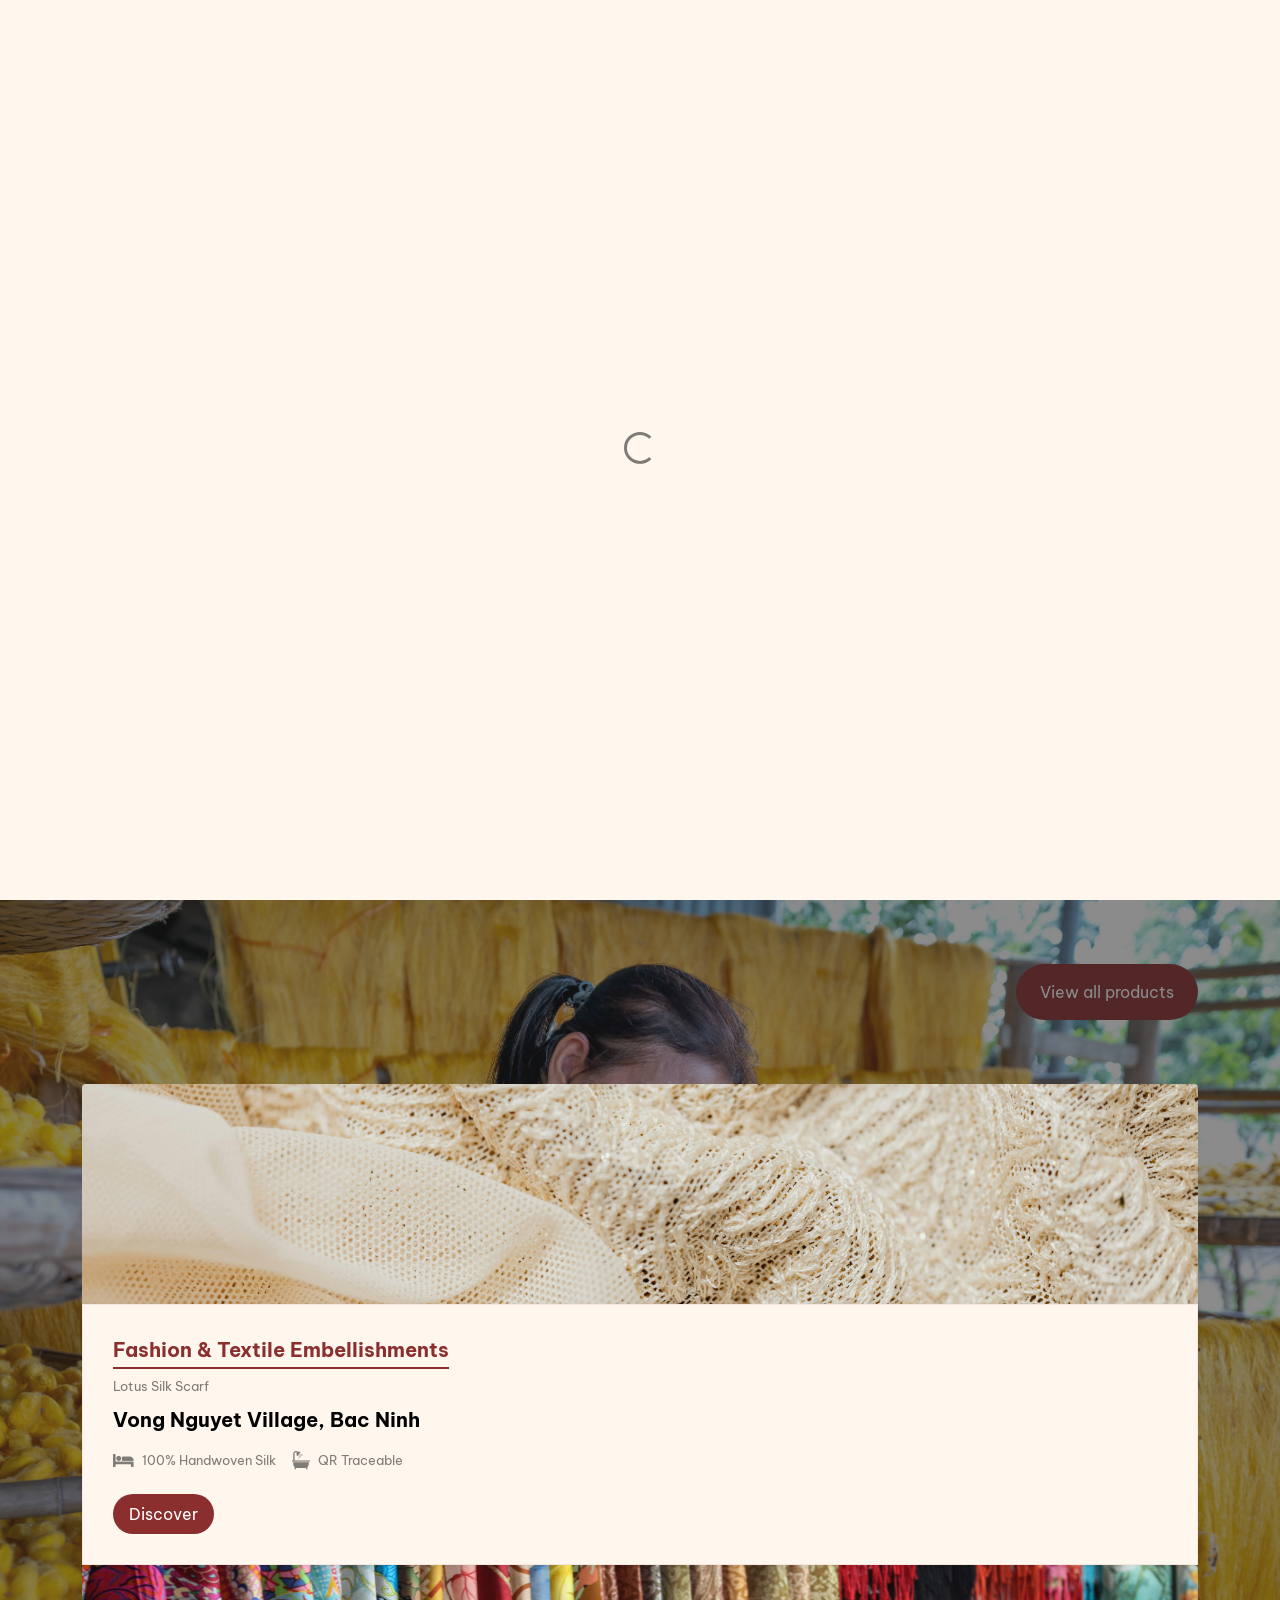
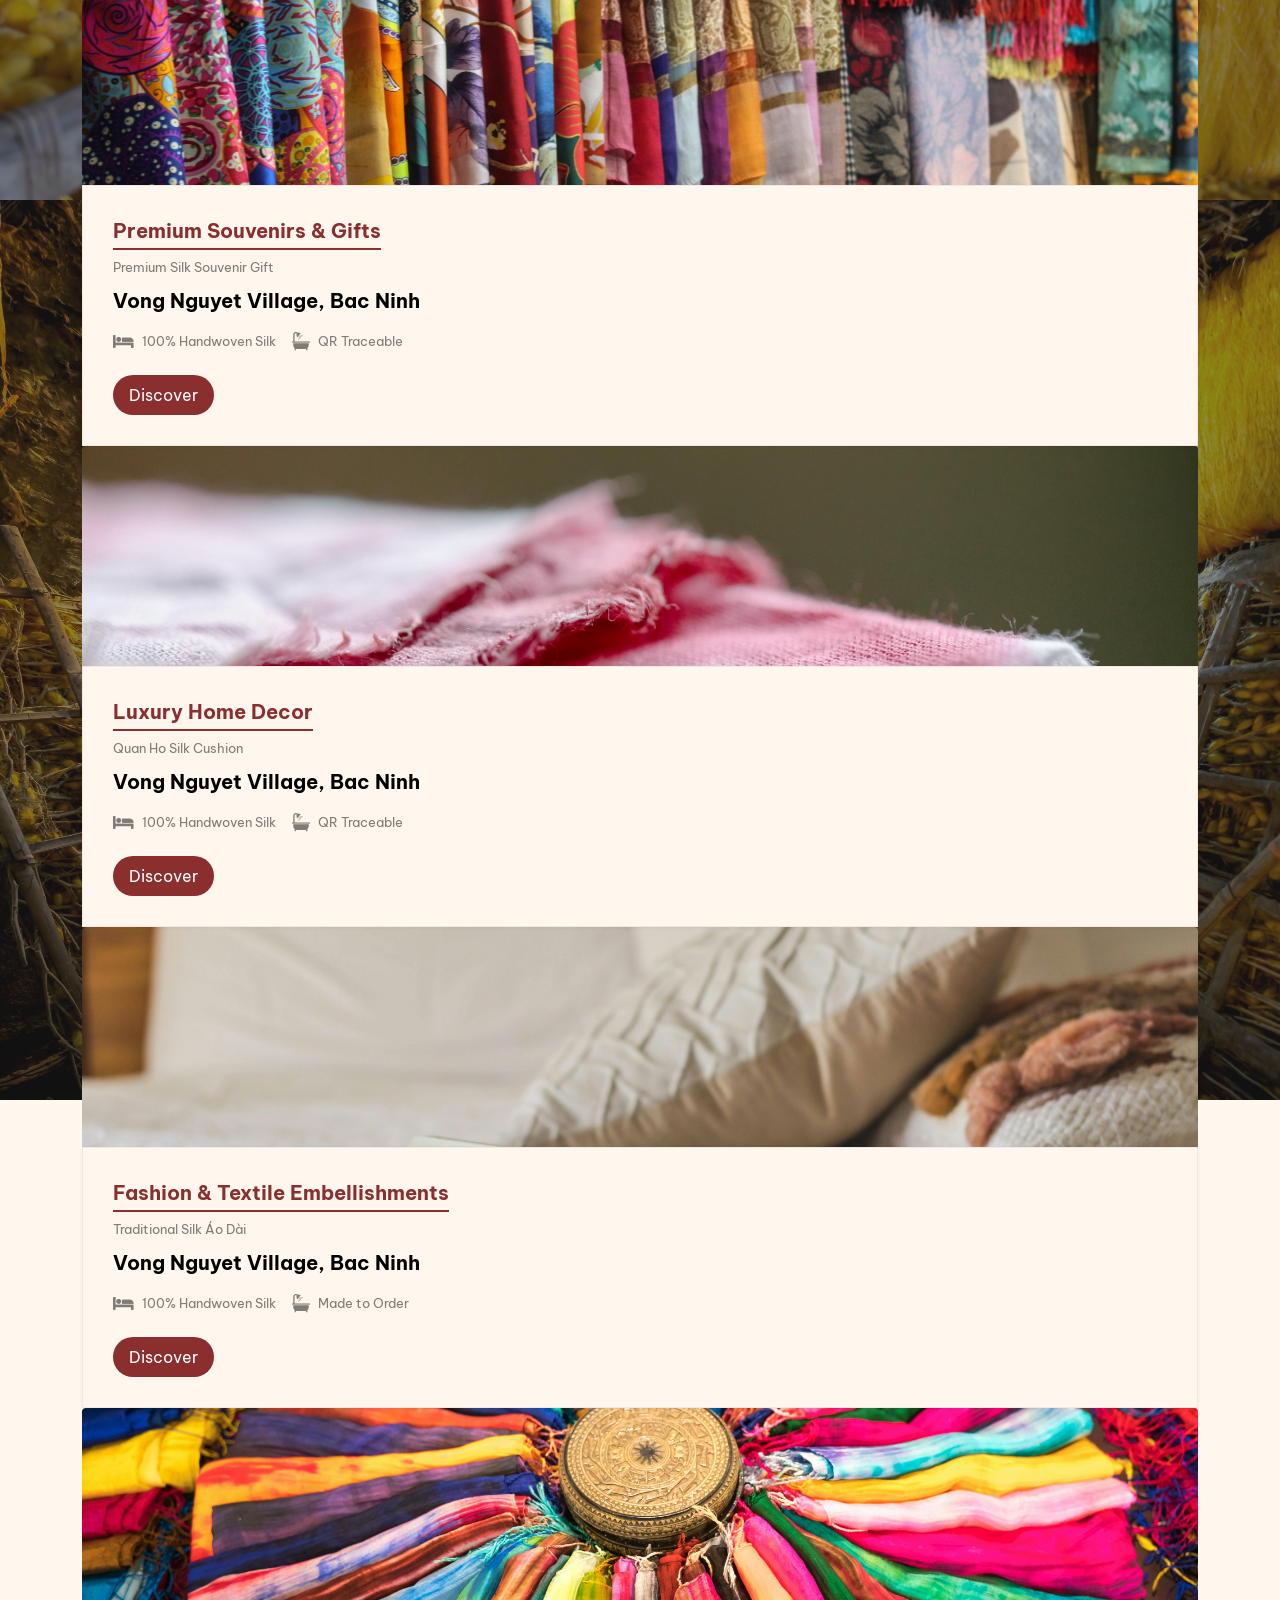
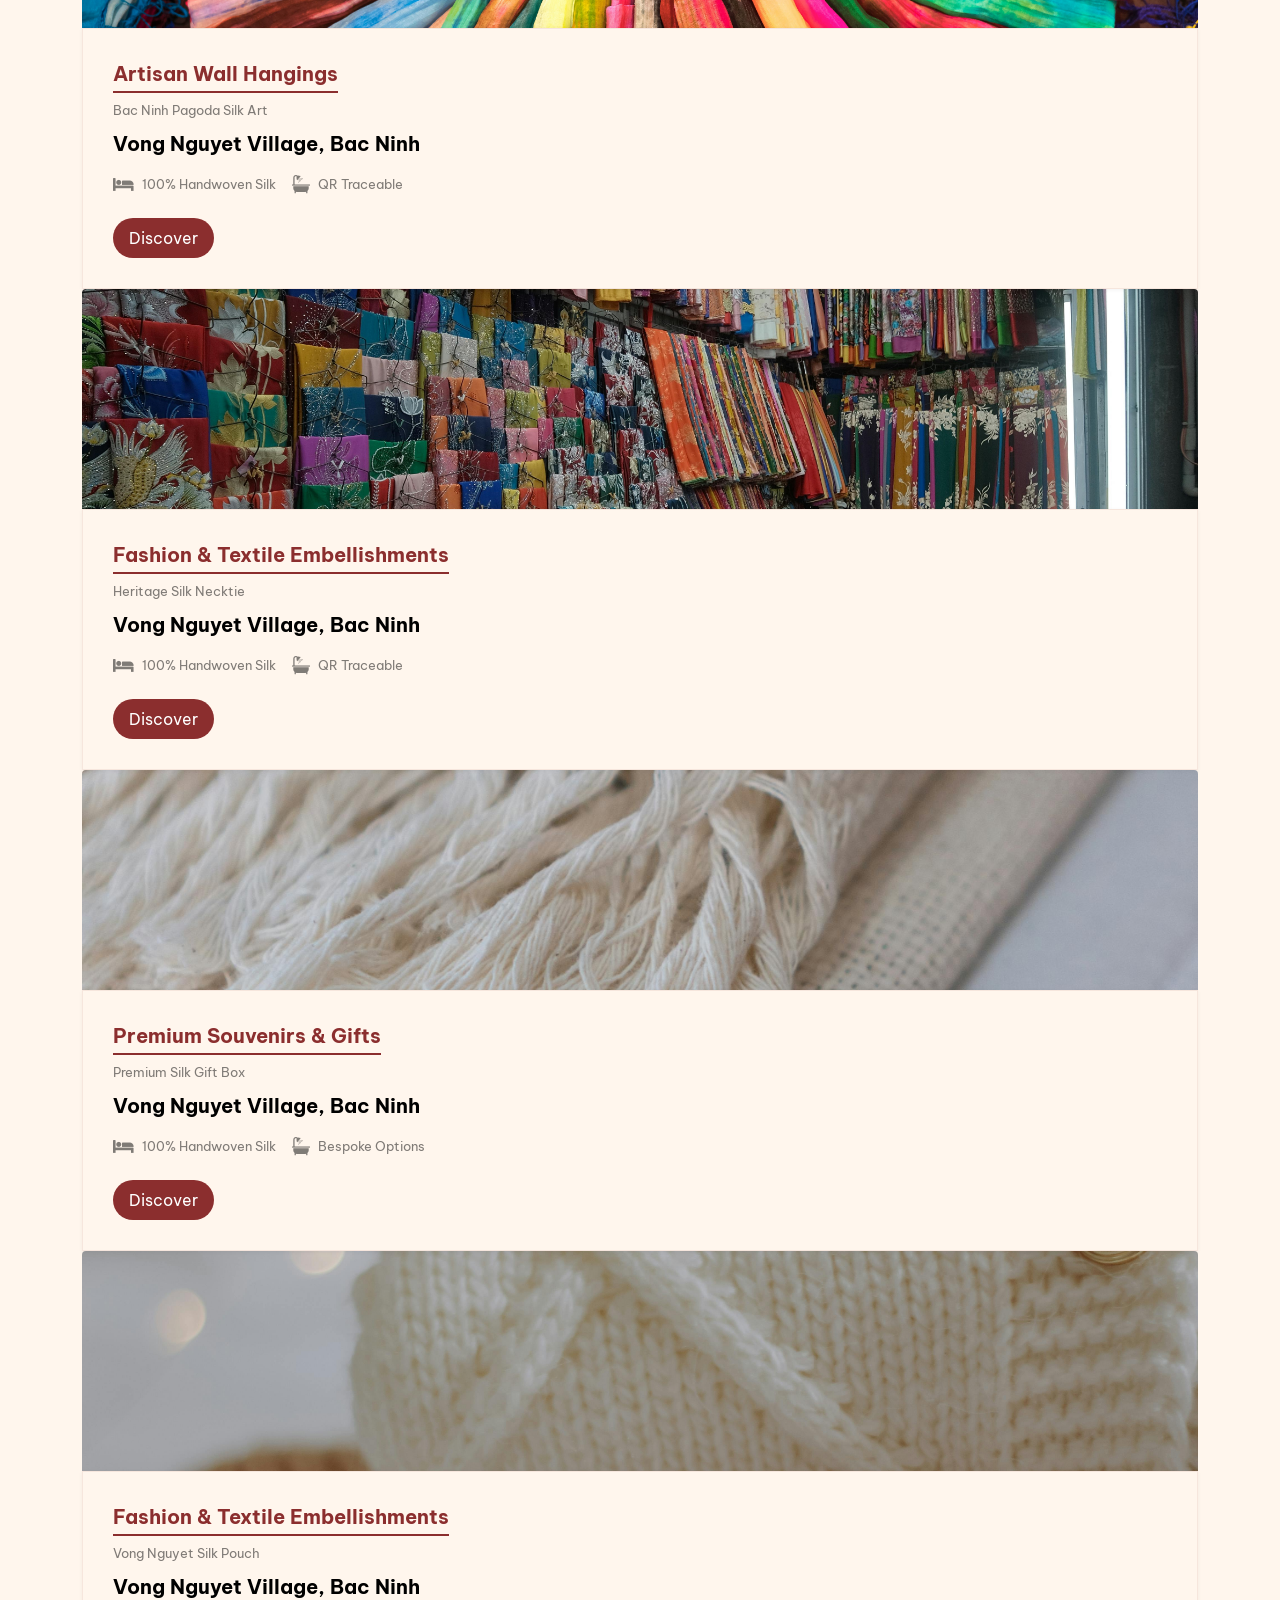
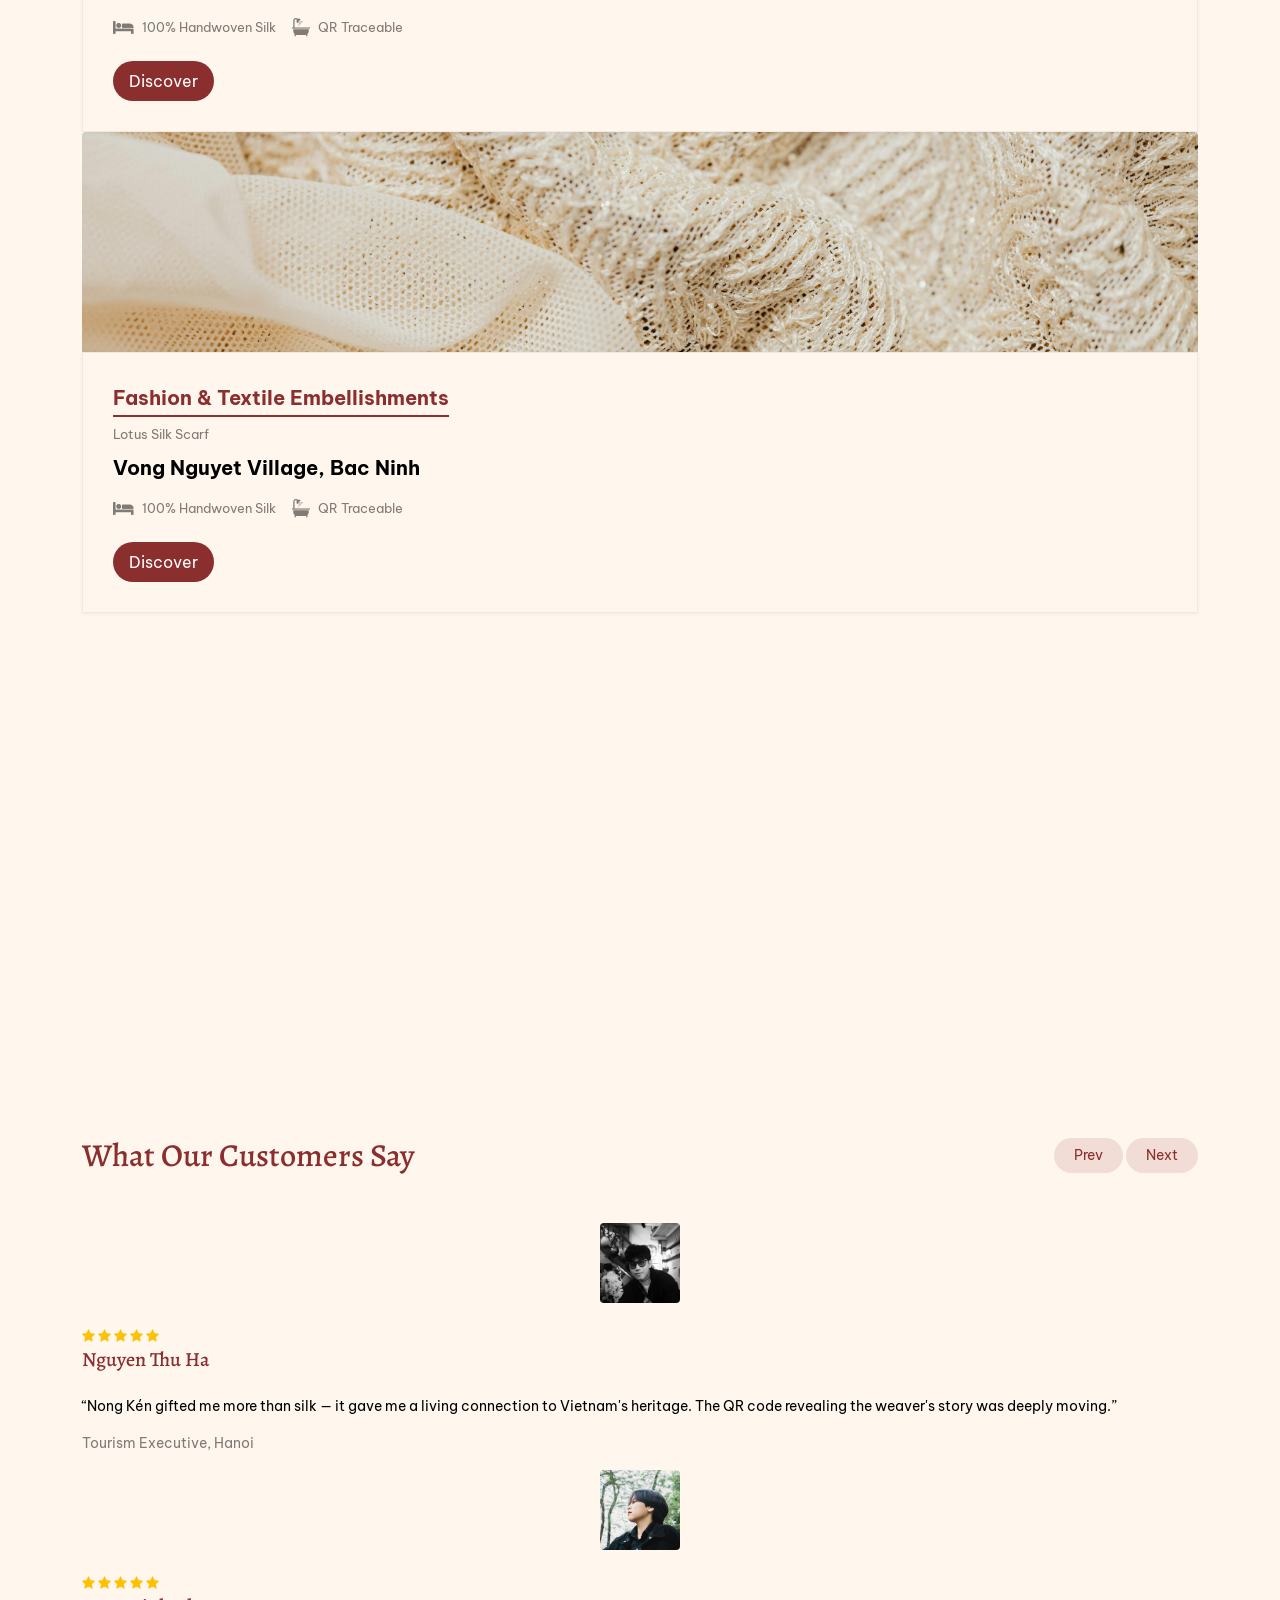
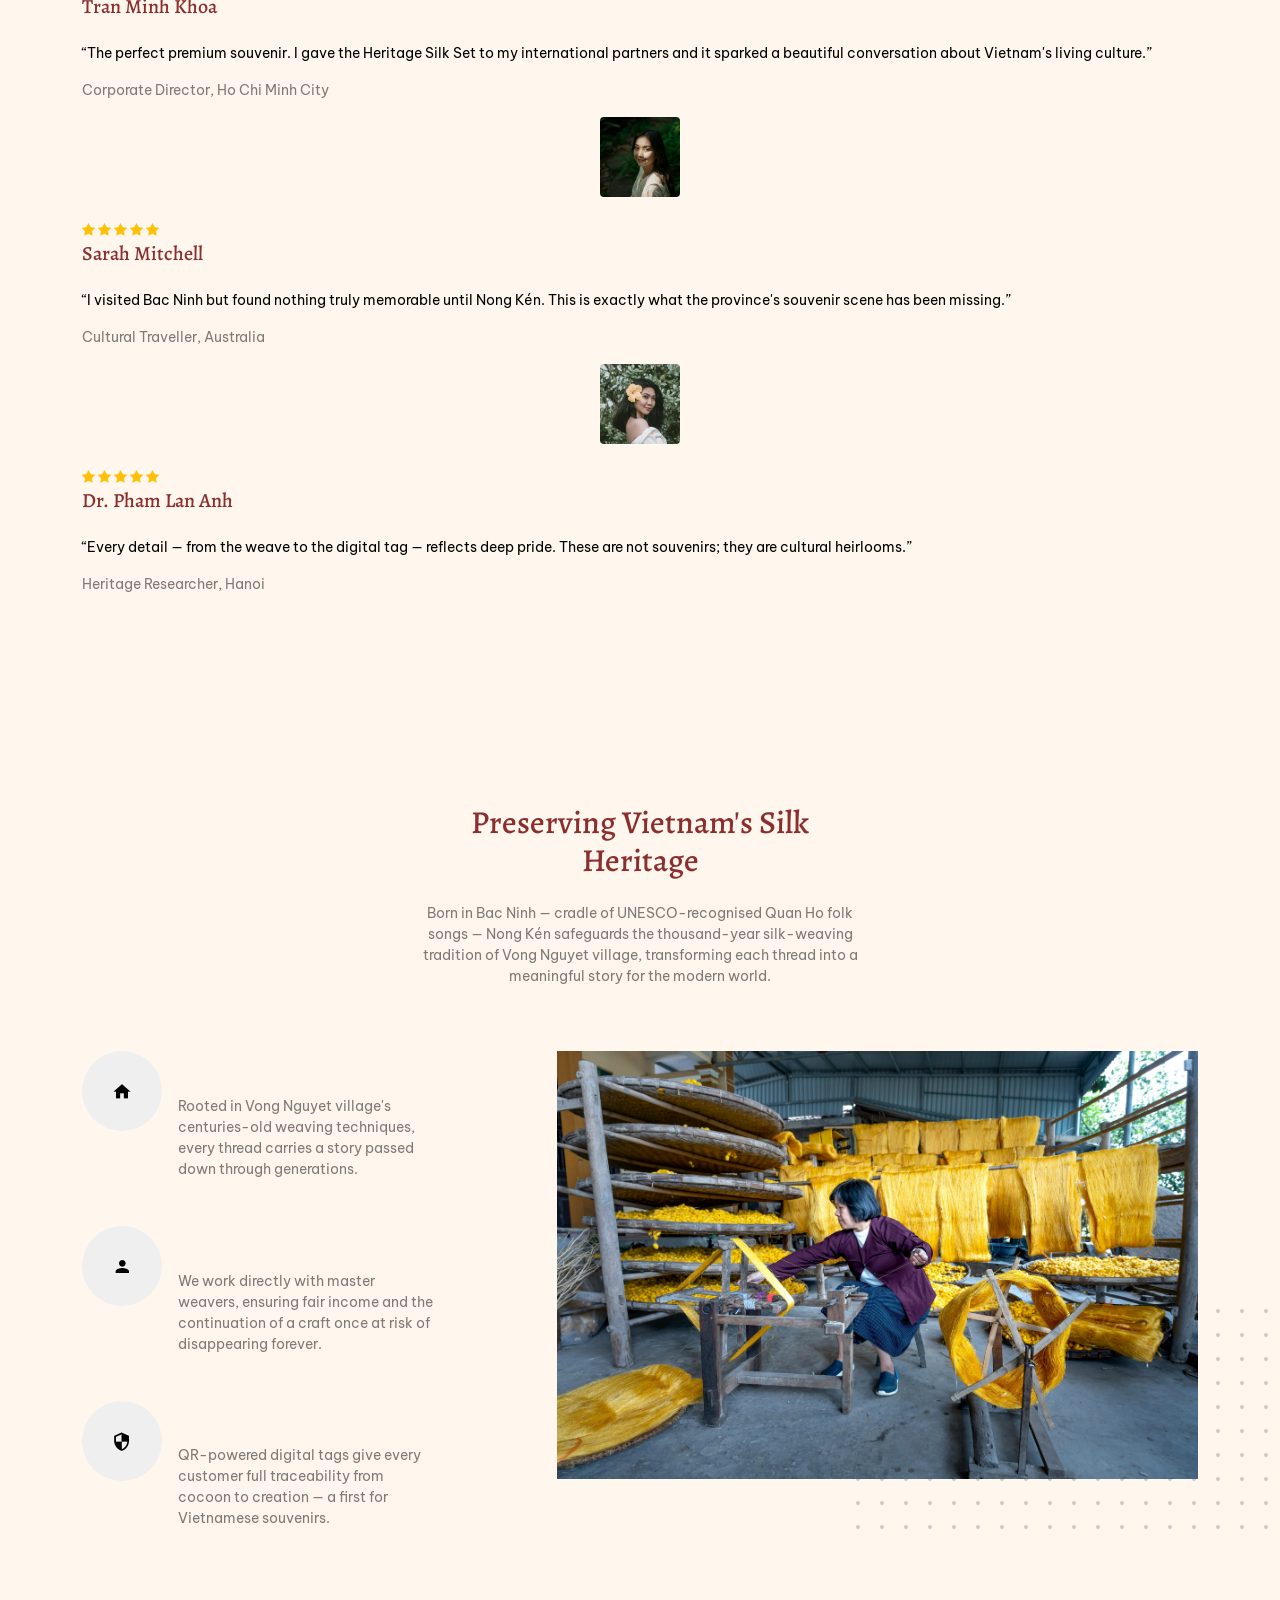
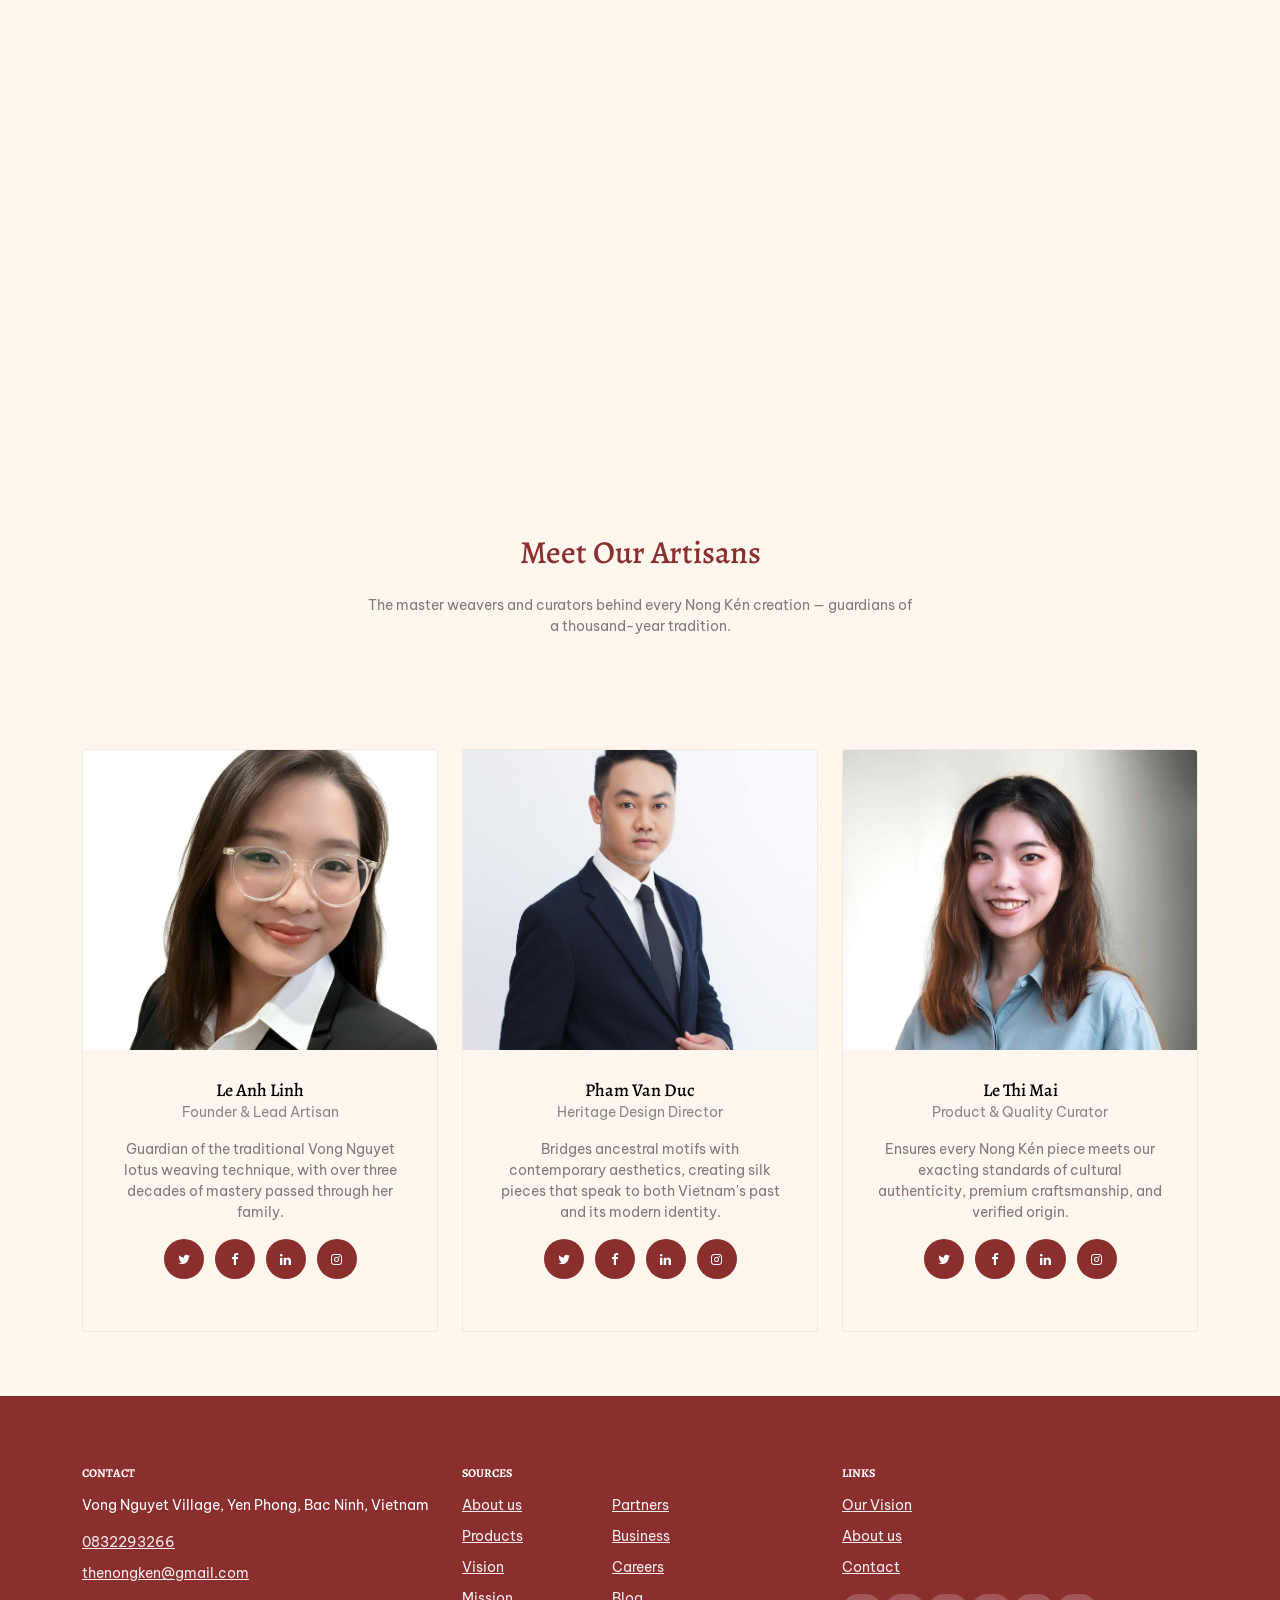
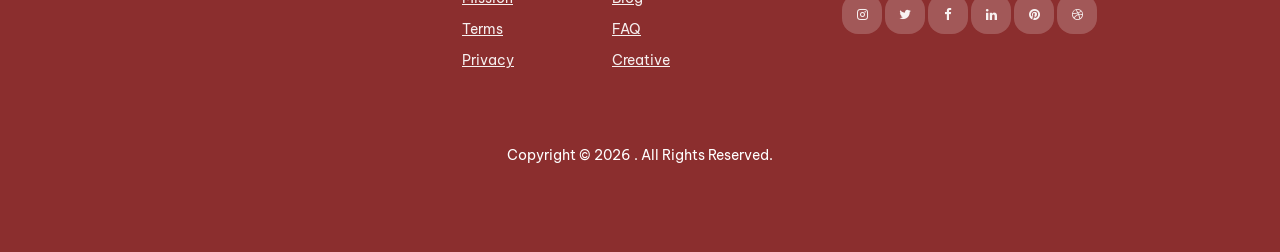
==== commit 19cb7020: "Update product categories, swap team profile photos, add category images, remove img_2" ====
--- a/index.html
+++ b/index.html
@@ -148,7 +148,7 @@
                   </a>
 
                   <div class="property-content">
-                    <div class="price mb-2"><span>Fashion Accessories</span></div>
+                    <div class="price mb-2"><span>Fashion &amp; Textile Embellishments</span></div>
                     <div>
                       <span class="d-block mb-2 text-black-50">Lotus Silk Scarf</span>
                       <span class="city d-block mb-3">Vong Nguyet Village, Bac Ninh</span>
@@ -176,13 +176,13 @@
 
                 <div class="property-item">
                   <a href="property-single.html" class="img">
-                    <img src="images/img_2.jpg" alt="Dragon Motif Silk Shawl" class="img-fluid" />
+                    <img src="images/Premium_Souvenirs_Gifts.jpg" alt="Premium Silk Souvenir Gift" class="img-fluid" />
                   </a>
 
                   <div class="property-content">
-                    <div class="price mb-2"><span>Fashion Accessories</span></div>
+                    <div class="price mb-2"><span>Premium Souvenirs &amp; Gifts</span></div>
                     <div>
-                      <span class="d-block mb-2 text-black-50">Dragon Motif Silk Shawl</span>
+                      <span class="d-block mb-2 text-black-50">Premium Silk Souvenir Gift</span>
                       <span class="city d-block mb-3">Vong Nguyet Village, Bac Ninh</span>
 
                       <div class="specs d-flex mb-4">
@@ -212,7 +212,7 @@
                   </a>
 
                   <div class="property-content">
-                    <div class="price mb-2"><span>Home D&eacute;cor</span></div>
+                    <div class="price mb-2"><span>Luxury Home Decor</span></div>
                     <div>
                       <span class="d-block mb-2 text-black-50">Quan Ho Silk Cushion</span>
                       <span class="city d-block mb-3">Vong Nguyet Village, Bac Ninh</span>
@@ -244,7 +244,7 @@
                   </a>
 
                   <div class="property-content">
-                    <div class="price mb-2"><span>Bespoke Apparel</span></div>
+                    <div class="price mb-2"><span>Fashion &amp; Textile Embellishments</span></div>
                     <div>
                       <span class="d-block mb-2 text-black-50">Traditional Silk &Aacute;o D&agrave;i</span>
                       <span class="city d-block mb-3">Vong Nguyet Village, Bac Ninh</span>
@@ -276,7 +276,7 @@
                   </a>
 
                   <div class="property-content">
-                    <div class="price mb-2"><span>Wall Art</span></div>
+                    <div class="price mb-2"><span>Artisan Wall Hangings</span></div>
                     <div>
                       <span class="d-block mb-2 text-black-50">Bac Ninh Pagoda Silk Art</span>
                       <span class="city d-block mb-3">Vong Nguyet Village, Bac Ninh</span>
@@ -308,7 +308,7 @@
                   </a>
 
                   <div class="property-content">
-                    <div class="price mb-2"><span>Fashion Accessories</span></div>
+                    <div class="price mb-2"><span>Fashion &amp; Textile Embellishments</span></div>
                     <div>
                       <span class="d-block mb-2 text-black-50">Heritage Silk Necktie</span>
                       <span class="city d-block mb-3">Vong Nguyet Village, Bac Ninh</span>
@@ -340,7 +340,7 @@
                   </a>
 
                   <div class="property-content">
-                    <div class="price mb-2"><span>Corporate Gifting</span></div>
+                    <div class="price mb-2"><span>Premium Souvenirs &amp; Gifts</span></div>
                     <div>
                       <span class="d-block mb-2 text-black-50">Premium Silk Gift Box</span>
                       <span class="city d-block mb-3">Vong Nguyet Village, Bac Ninh</span>
@@ -372,7 +372,7 @@
                   </a>
 
                   <div class="property-content">
-                    <div class="price mb-2"><span>Accessories</span></div>
+                    <div class="price mb-2"><span>Fashion &amp; Textile Embellishments</span></div>
                     <div>
                       <span class="d-block mb-2 text-black-50">Vong Nguyet Silk Pouch</span>
                       <span class="city d-block mb-3">Vong Nguyet Village, Bac Ninh</span>
@@ -404,7 +404,7 @@
                   </a>
 
                   <div class="property-content">
-                    <div class="price mb-2"><span>Fashion Accessories</span></div>
+                    <div class="price mb-2"><span>Fashion &amp; Textile Embellishments</span></div>
                     <div>
                       <span class="d-block mb-2 text-black-50">Lotus Silk Scarf</span>
                       <span class="city d-block mb-3">Vong Nguyet Village, Bac Ninh</span>
@@ -530,8 +530,8 @@
             <div class="item">
               <div class="testimonial">
                 <img
-                  src="images/person_1-min.jpg"
-                  alt="Image"
+                  src="images/customer_1.jpg"
+                  alt="Customer testimonial portrait 1"
                   class="person-thumb mb-4"
                 />
                 <div class="rate">
@@ -554,8 +554,8 @@
             <div class="item">
               <div class="testimonial">
                 <img
-                  src="images/person_2-min.jpg"
-                  alt="Image"
+                  src="images/customer_2.jpg"
+                  alt="Customer testimonial portrait 2"
                   class="person-thumb mb-4"
                 />
                 <div class="rate">
@@ -578,8 +578,8 @@
             <div class="item">
               <div class="testimonial">
                 <img
-                  src="images/person_3-min.jpg"
-                  alt="Image"
+                  src="images/customer_3.jpg"
+                  alt="Customer testimonial portrait 3"
                   class="person-thumb mb-4"
                 />
                 <div class="rate">
@@ -602,8 +602,8 @@
             <div class="item">
               <div class="testimonial">
                 <img
-                  src="images/person_4-min.jpg"
-                  alt="Image"
+                  src="images/customer_4.jpg"
+                  alt="Customer testimonial portrait 4"
                   class="person-thumb mb-4"
                 />
                 <div class="rate">
@@ -775,8 +775,8 @@
               />
 
               <div class="person-contents">
-                <h2 class="mb-0"><a href="#">Nguyen Thi Lan</a></h2>
-                <span class="meta d-block mb-3">Lead Artisan &amp; Co-Founder</span>
+                <h2 class="mb-0"><a href="#">Le Anh Linh</a></h2>
+                <span class="meta d-block mb-3">Founder &amp; Lead Artisan</span>
                 <p>
                   Guardian of the traditional Vong Nguyet lotus weaving technique, with over three decades of mastery passed through her family.
                 </p>
@@ -801,7 +801,7 @@
           <div class="col-sm-6 col-md-6 col-lg-4 mb-5 mb-lg-0">
             <div class="h-100 person">
               <img
-                src="images/person_2-min.jpg"
+                src="images/person_3-min.jpg"
                 alt="Image"
                 class="img-fluid"
               />
@@ -833,7 +833,7 @@
           <div class="col-sm-6 col-md-6 col-lg-4 mb-5 mb-lg-0">
             <div class="h-100 person">
               <img
-                src="images/person_3-min.jpg"
+                src="images/person_2-min.jpg"
                 alt="Image"
                 class="img-fluid"
               />
@@ -984,3 +984,4 @@
 
 
 
+
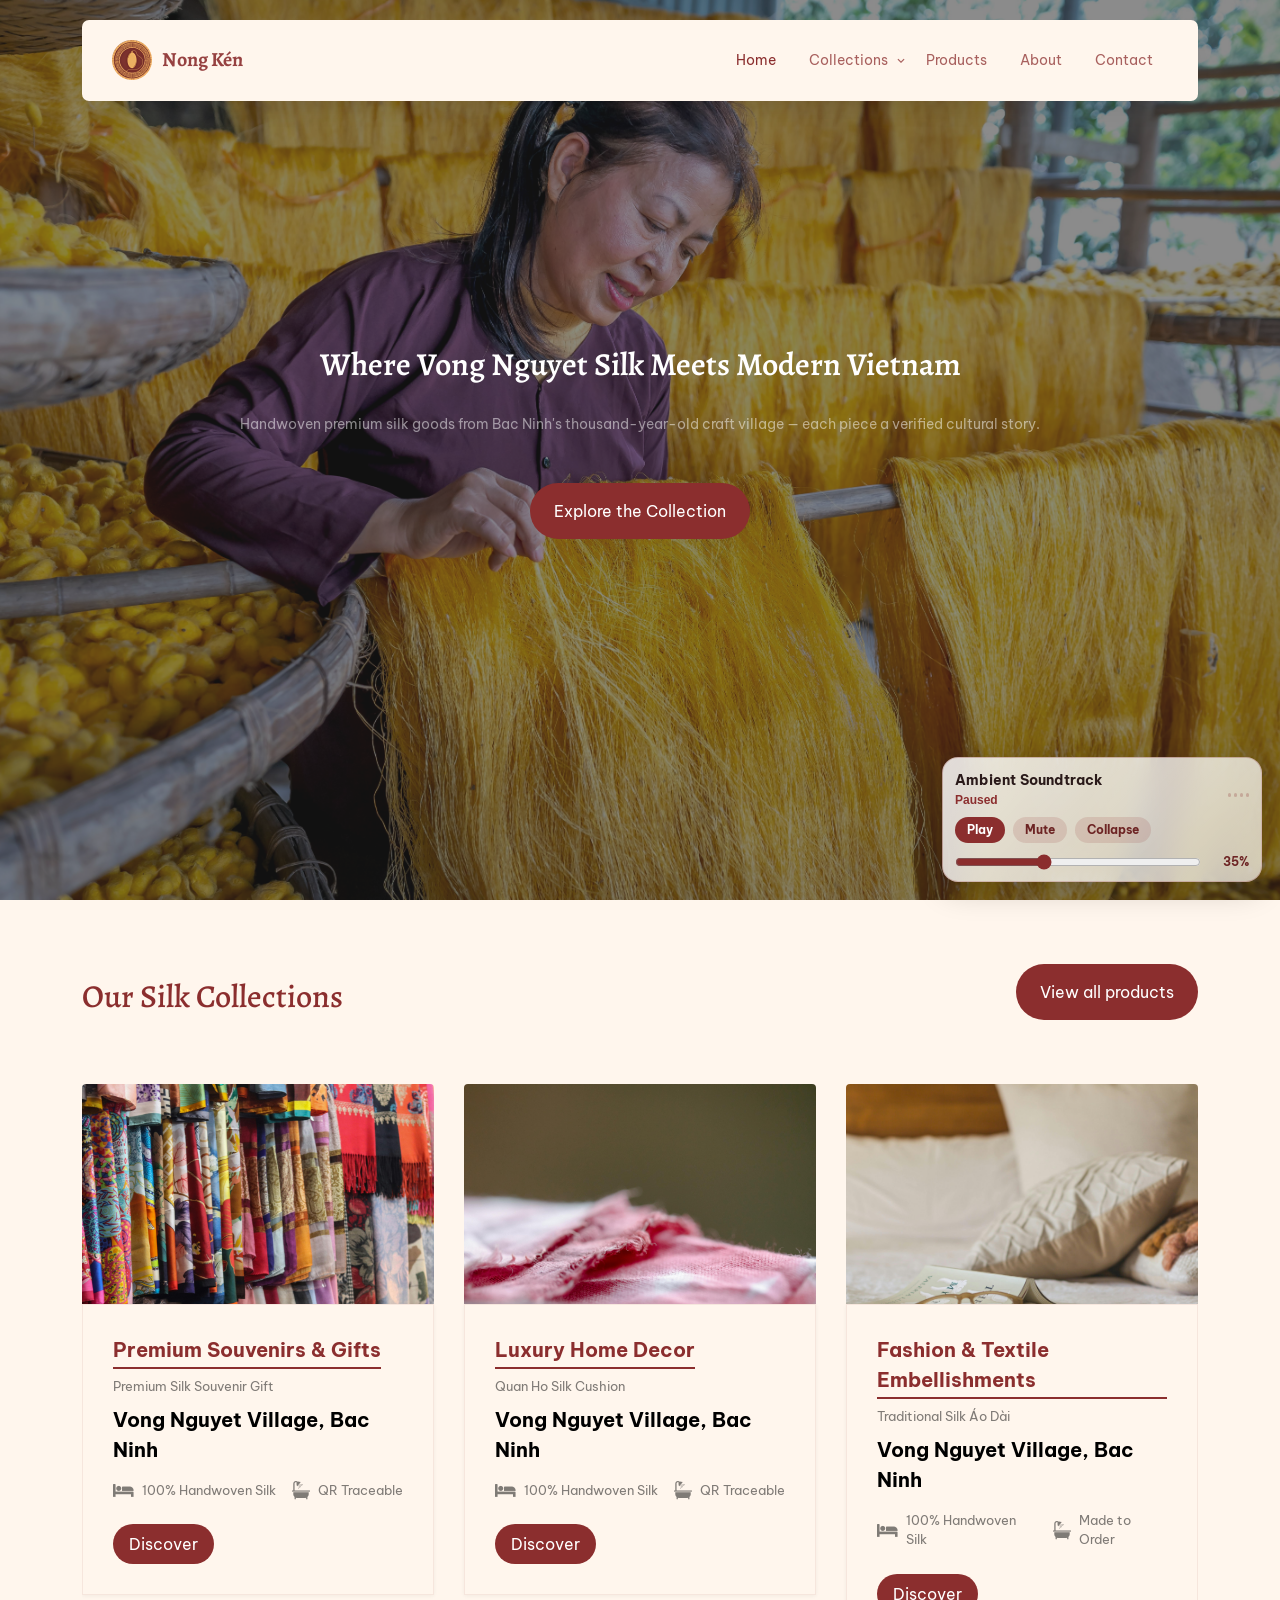
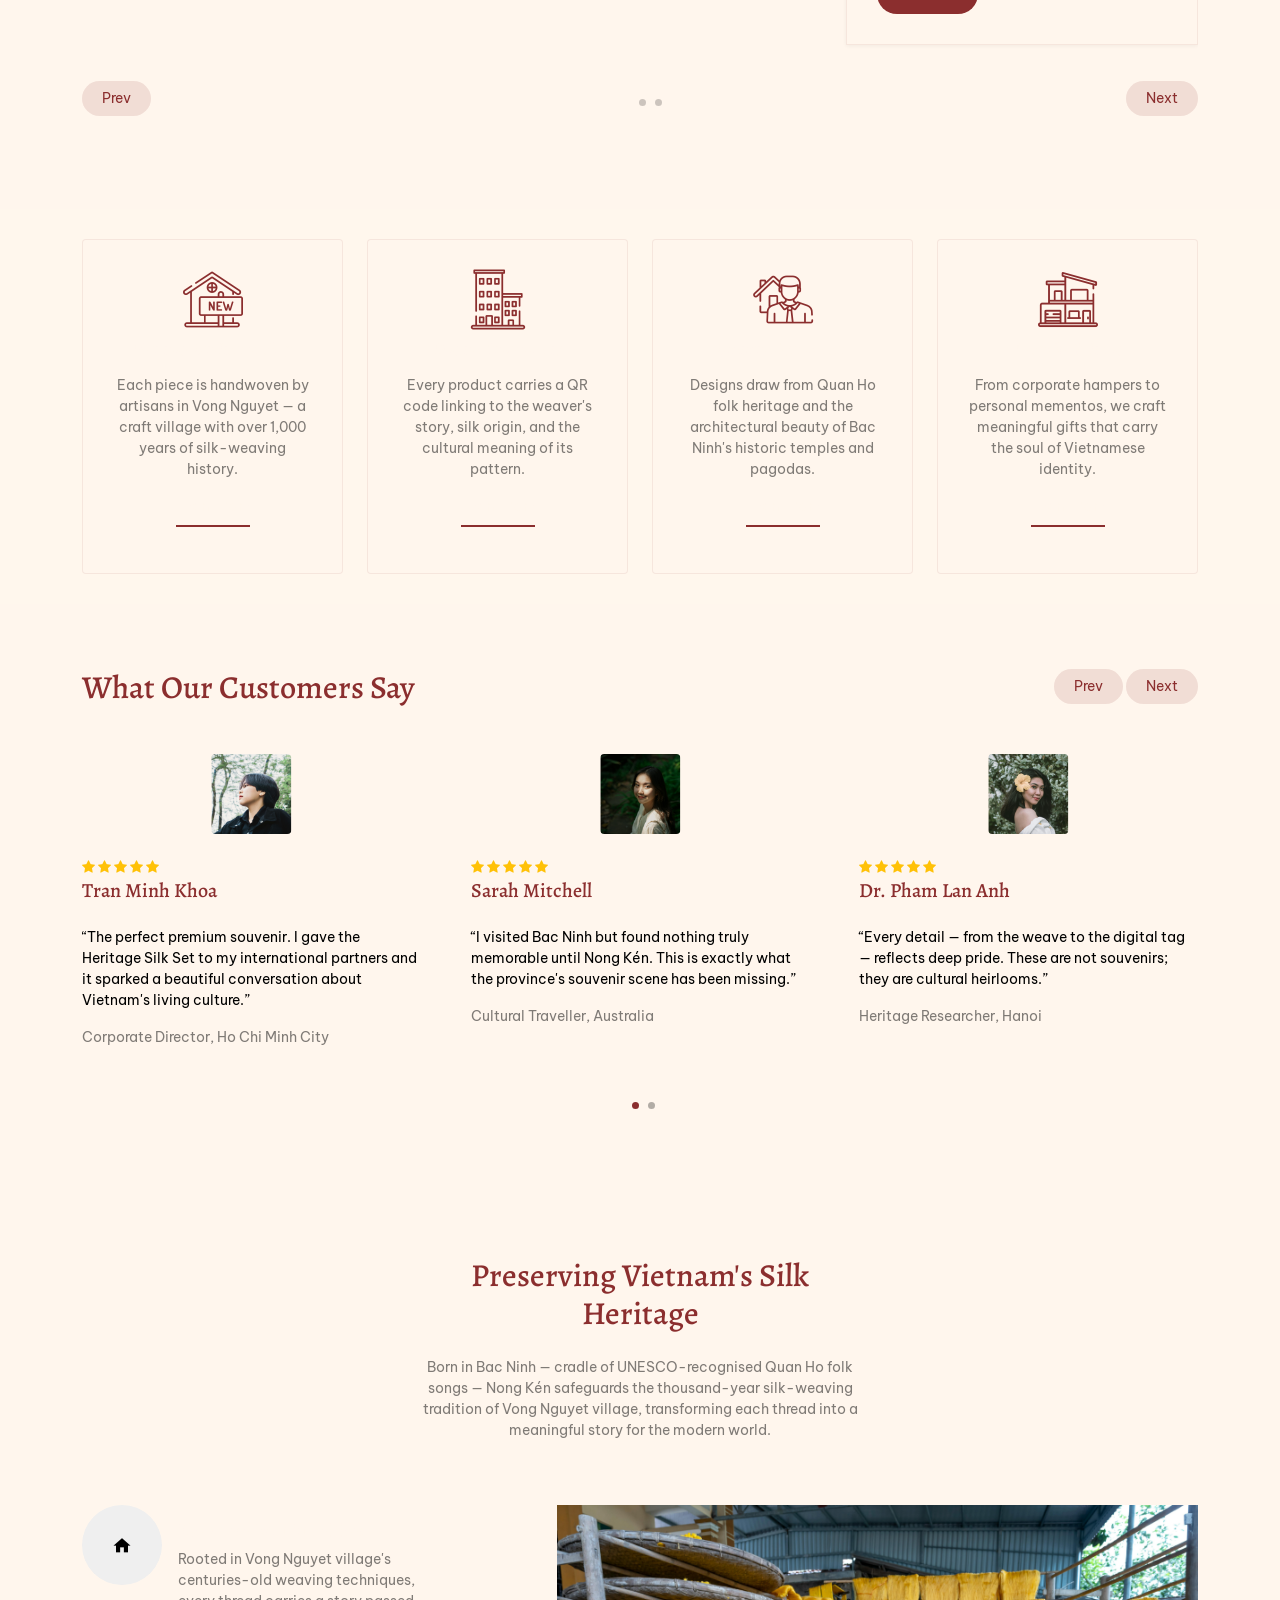
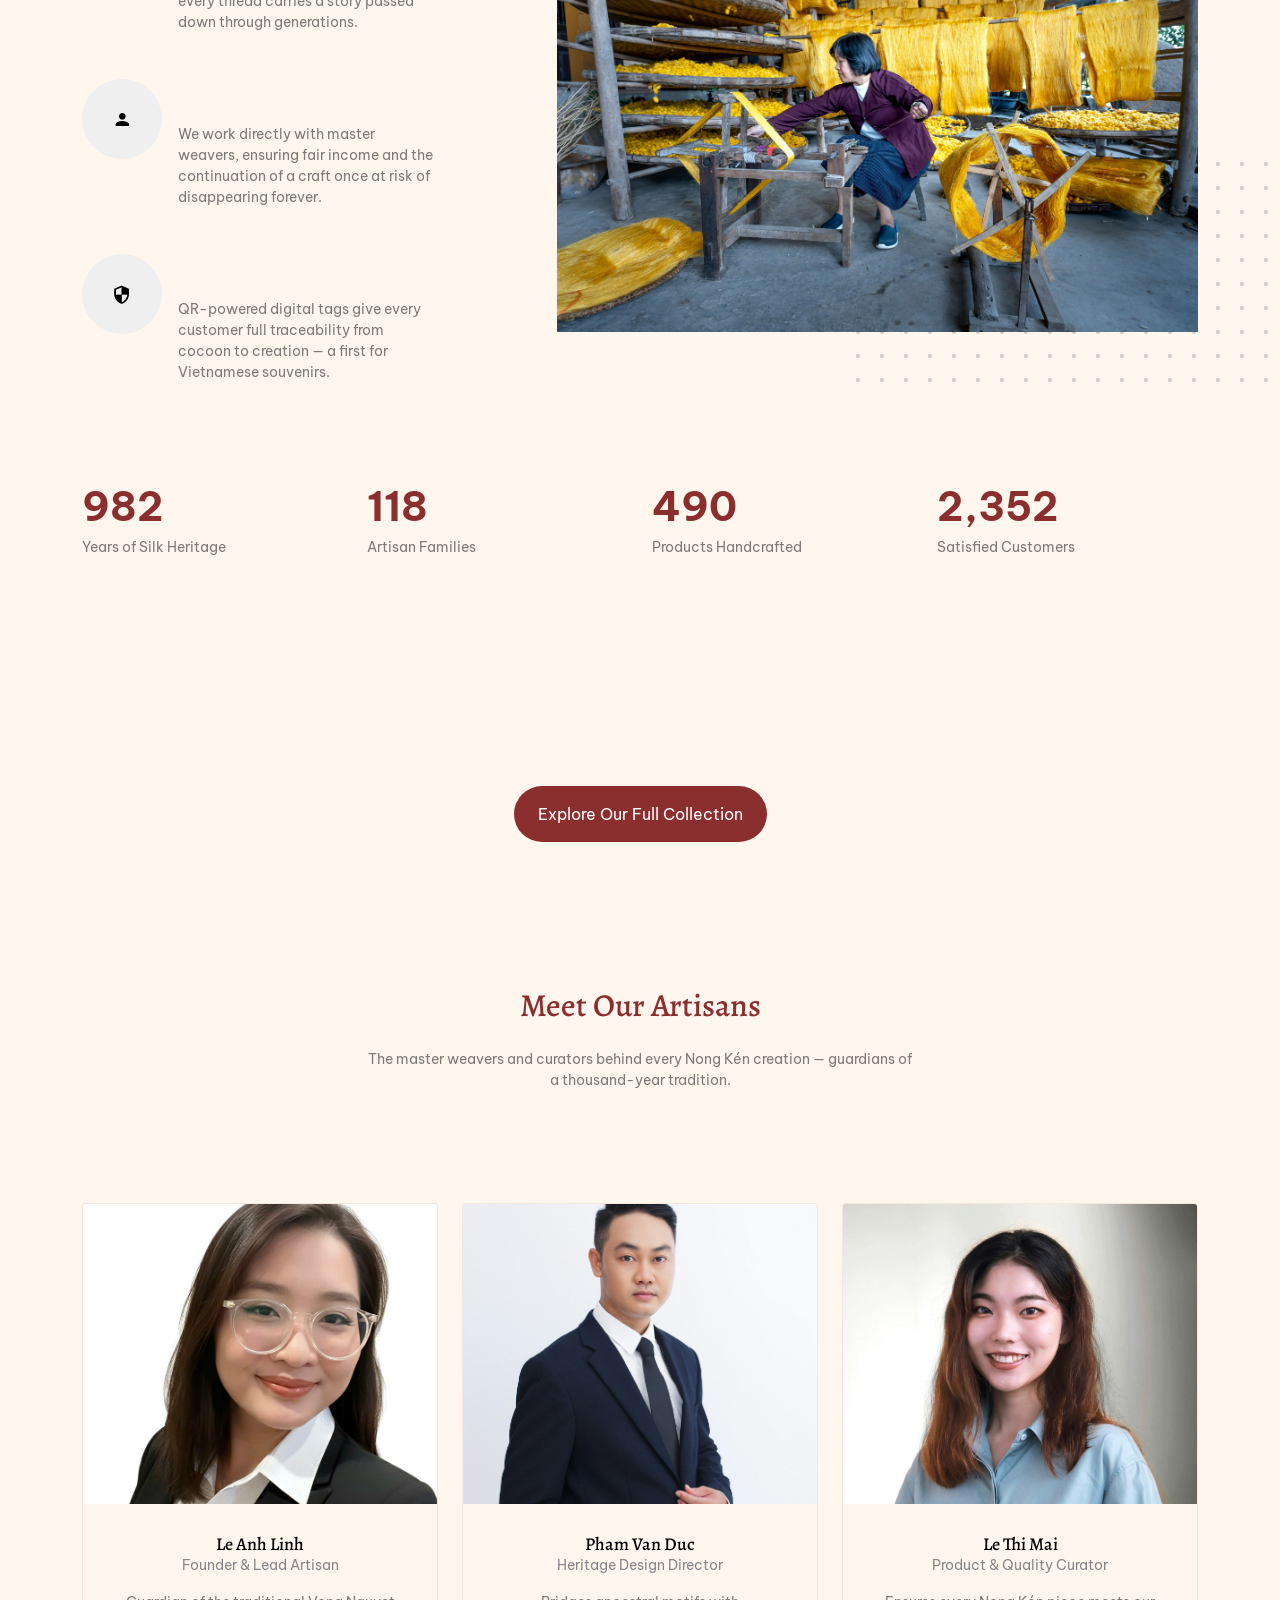
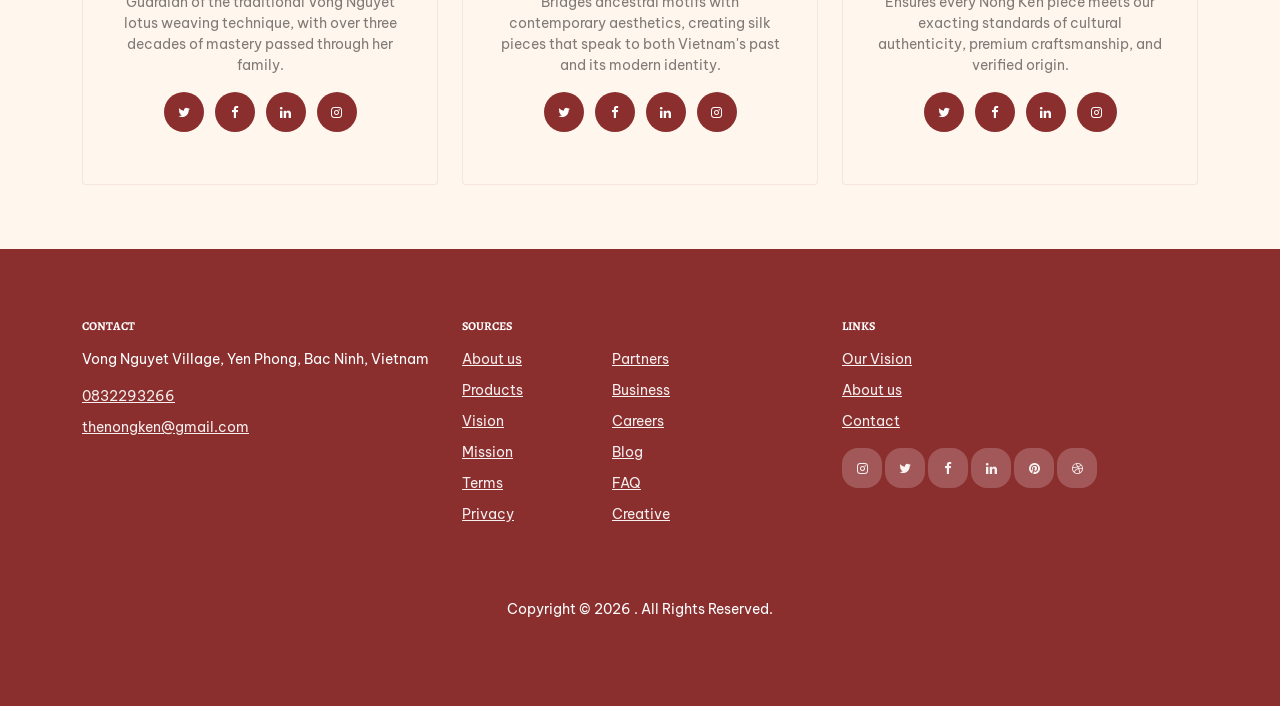
==== commit b34a980b: "Bust custom.js cache for premium music widget" ====
--- a/index.html
+++ b/index.html
@@ -978,7 +978,7 @@
     <script src="js/aos.js"></script>
     <script src="js/navbar.js"></script>
     <script src="js/counter.js"></script>
-    <script src="js/custom.js"></script>
+    <script src="js/custom.js?v=20260322-3"></script>
   </body>
 </html>
 
